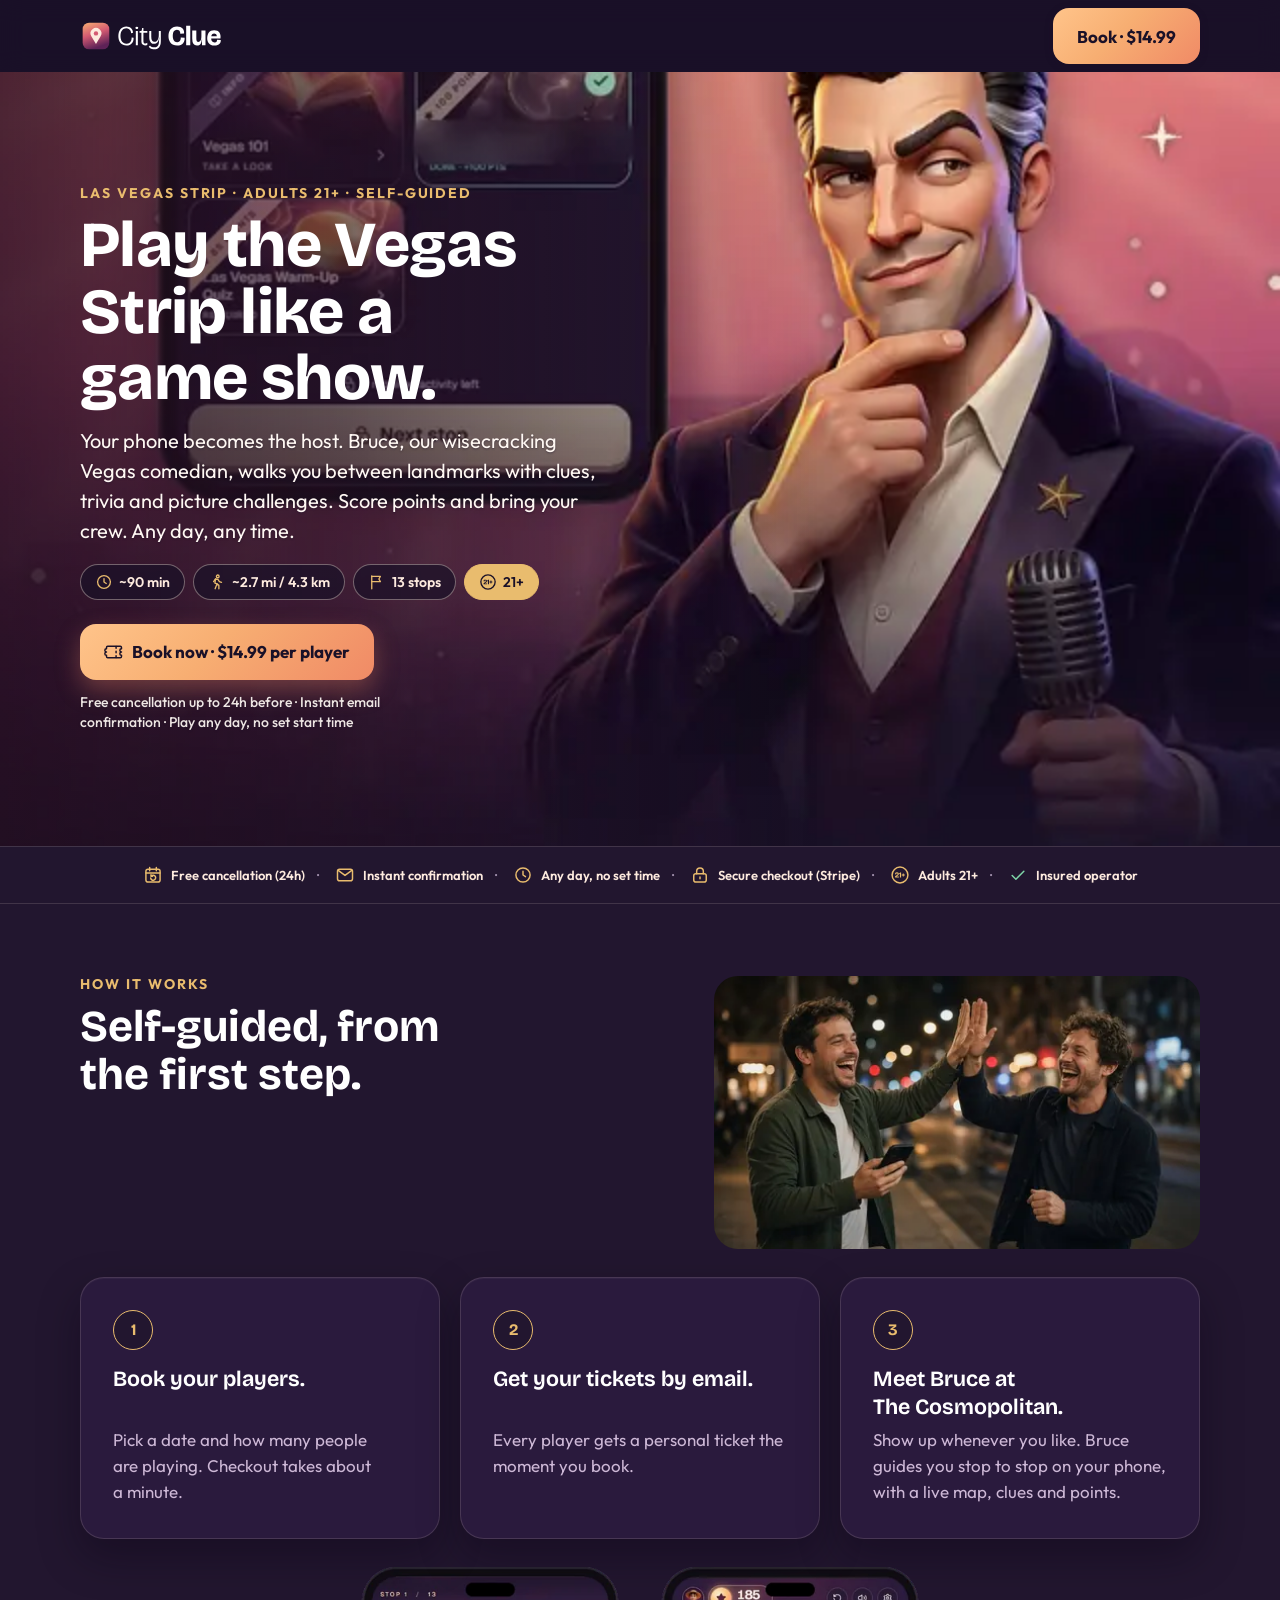
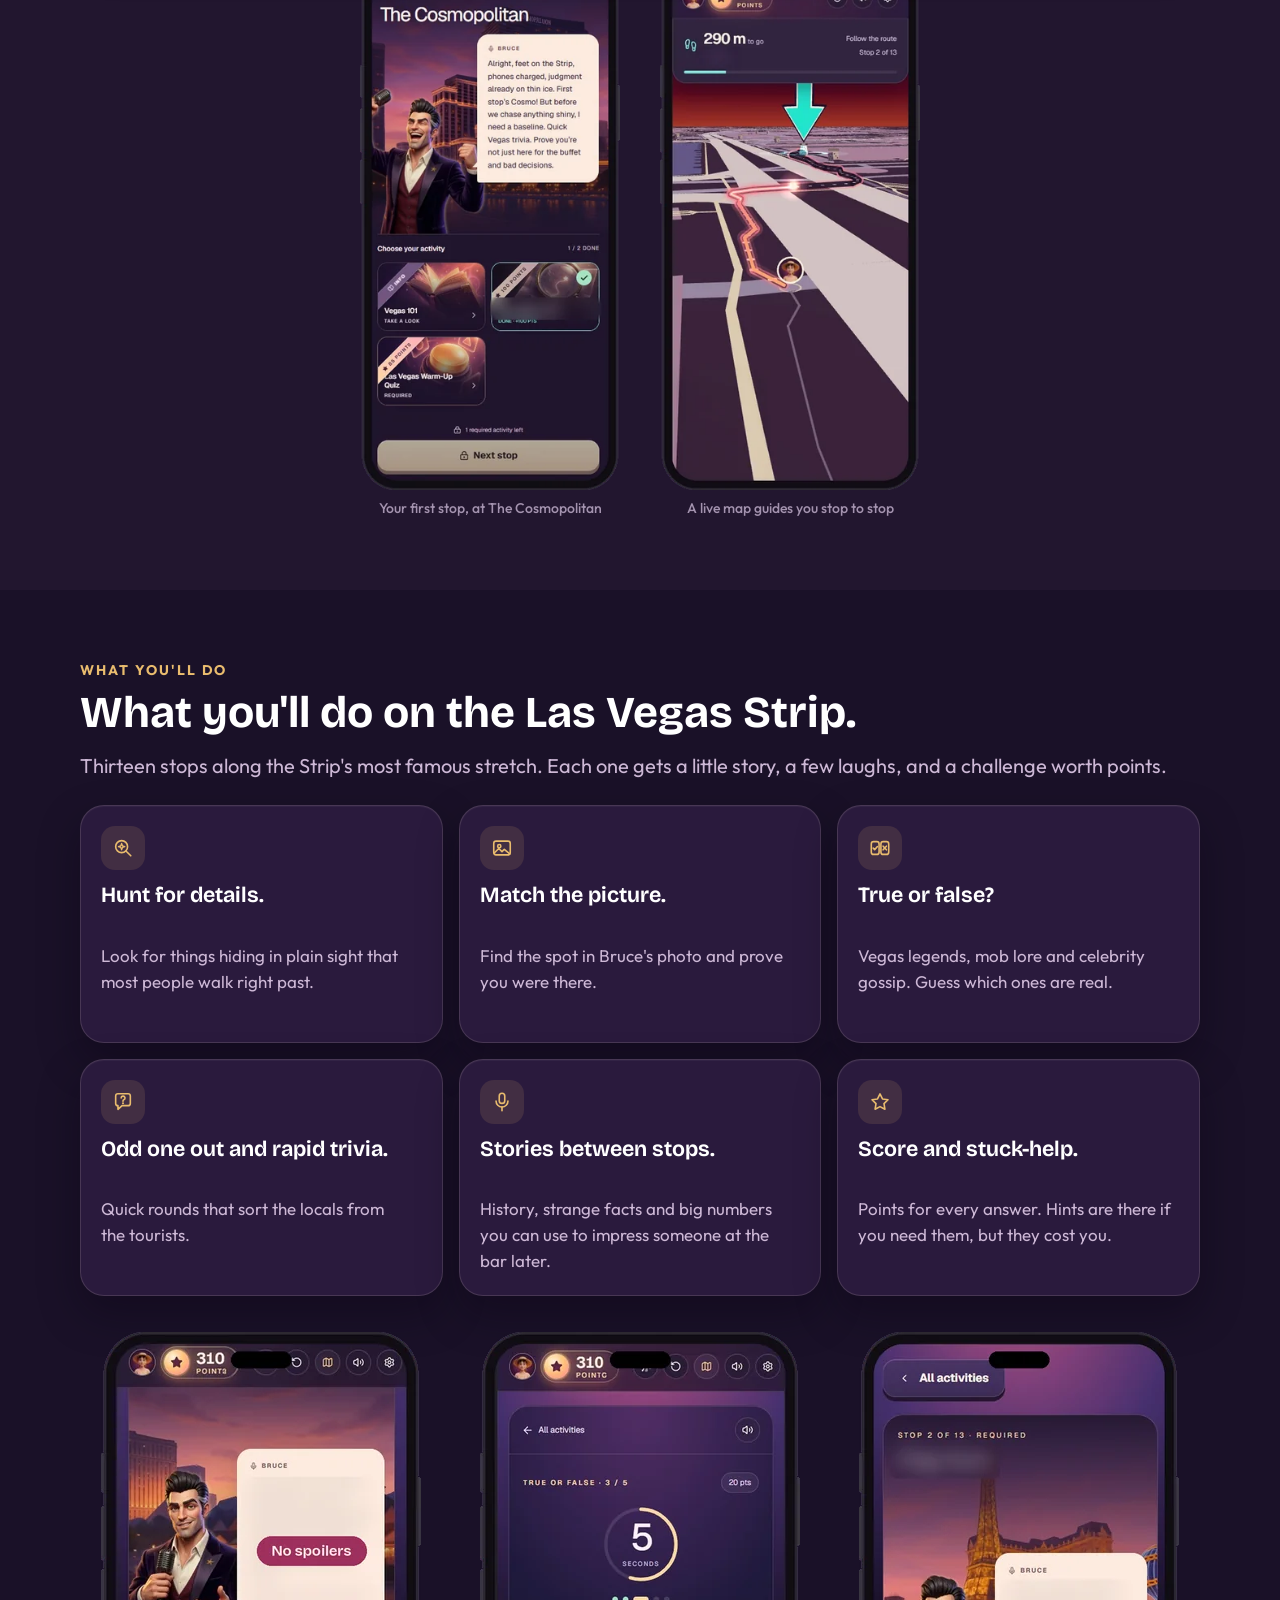
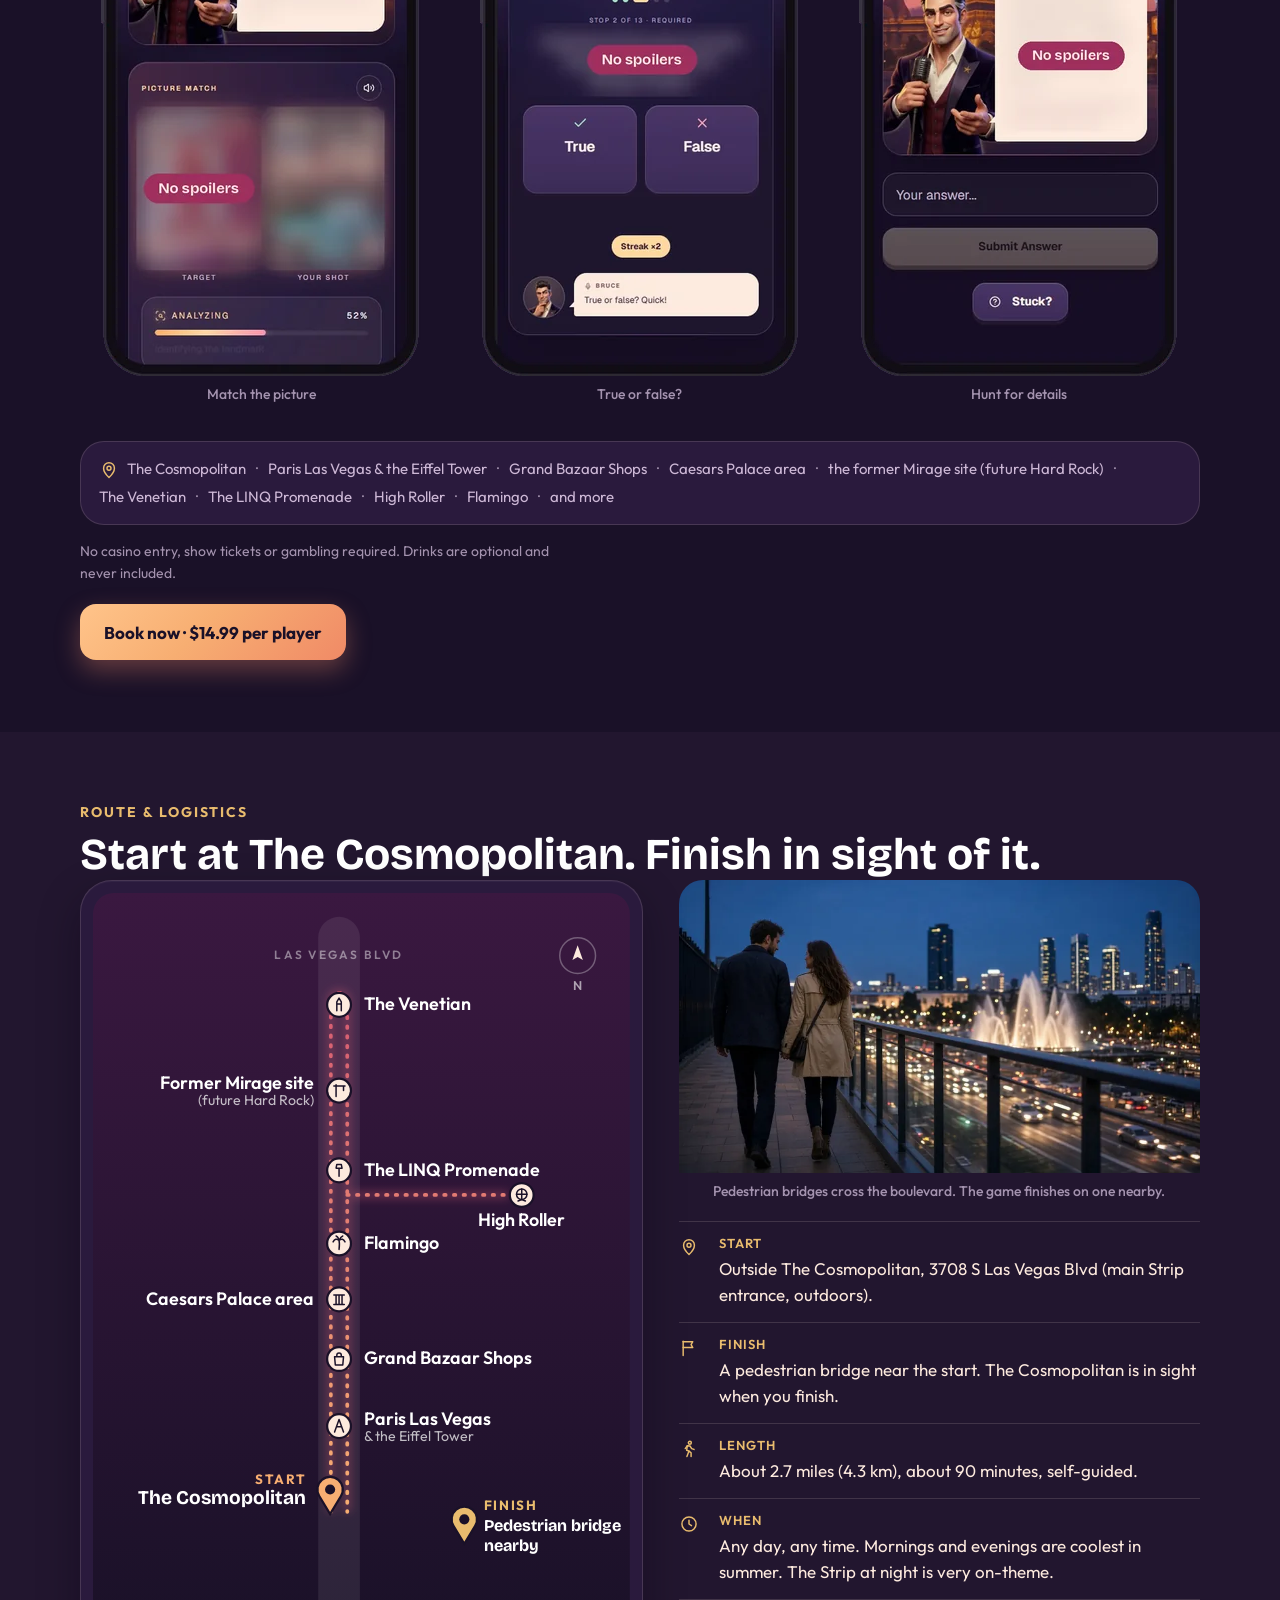
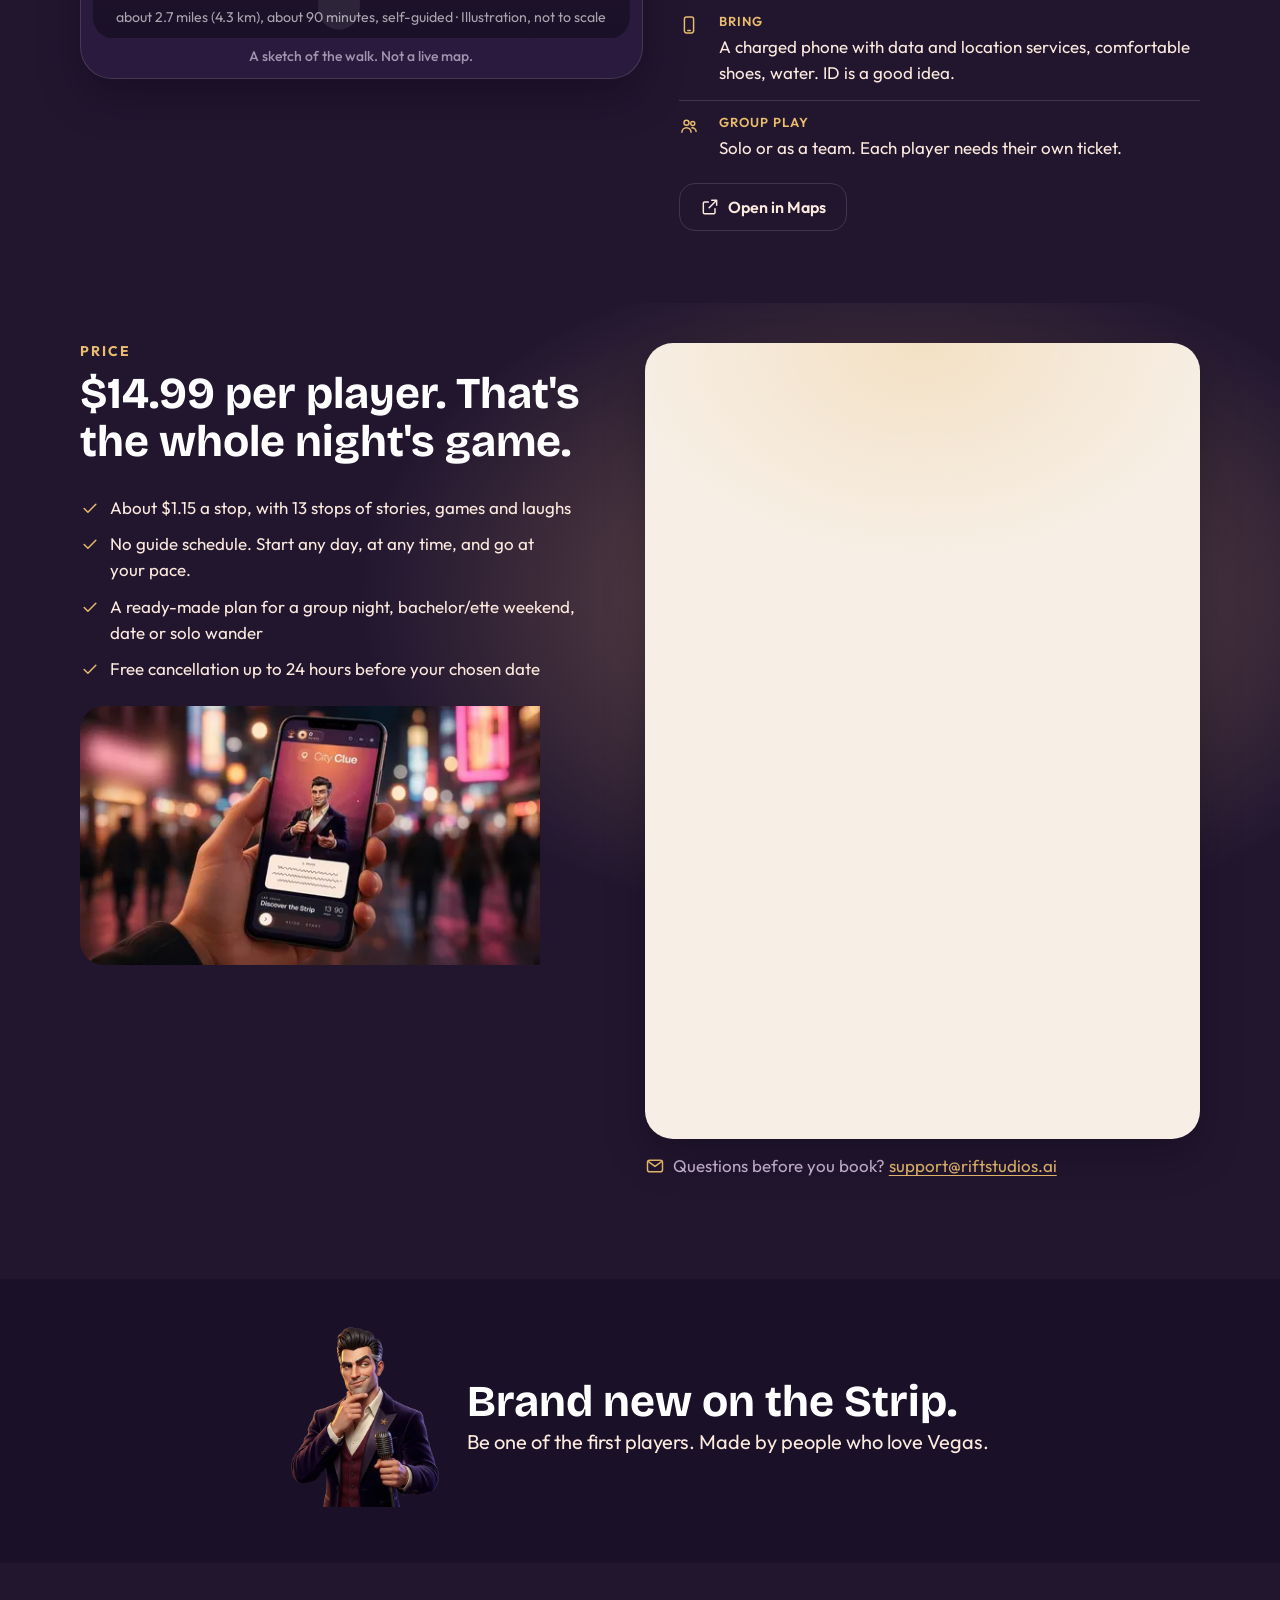
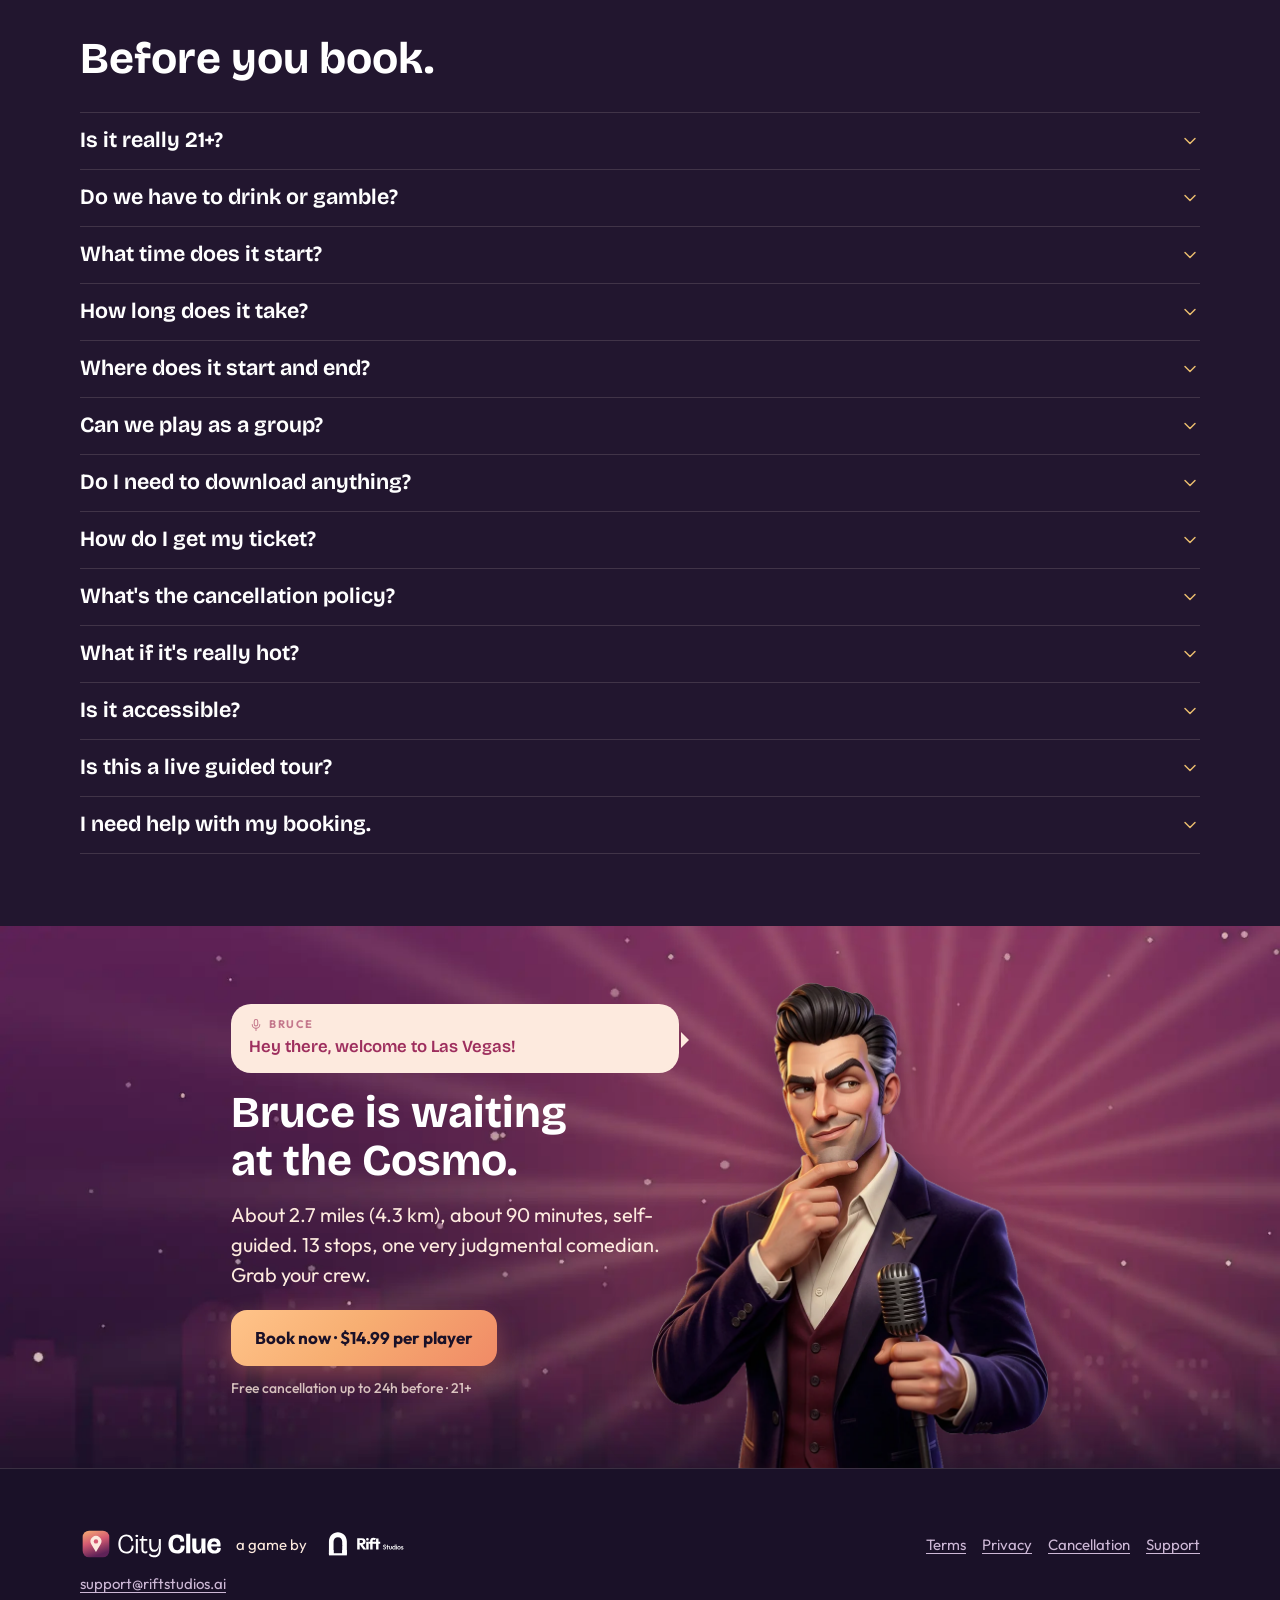
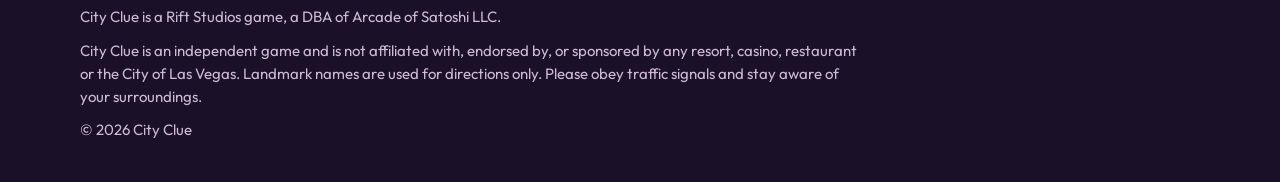
==== index.html @ ce31db72 "Restore short hero chips and the not-a-guided-tour disclaimers. Keep the long walk wording in the FA" ====
<!DOCTYPE html>
<html lang="en">
  <head>
    <meta charset="utf-8">
    <meta name="viewport" content="width=device-width, initial-scale=1, viewport-fit=cover">
    <title>Vegas Strip Scavenger Hunt Game (21+) | City Clue</title>
    <meta name="description" content="Las Vegas Strip walking game for adults. 13 stops, clues &amp; trivia with host Bruce. About 2.7 miles (4.3 km), about 90 minutes, self-guided. Any time. $14.99, free cancellation.">
    <meta name="theme-color" content="#1A1128">
    <meta name="referrer" content="strict-origin-when-cross-origin">
    <meta name="format-detection" content="telephone=no">
    <link rel="canonical" href="https://cityclue.site/">
    <link rel="icon" href="/favicon.ico" sizes="48x48">
    <link rel="icon" href="/favicon.svg" type="image/svg+xml">
    <link rel="icon" href="/favicon-32.png" type="image/png" sizes="32x32">
    <link rel="icon" href="/favicon-16.png" type="image/png" sizes="16x16">
    <link rel="apple-touch-icon" href="/apple-touch-icon.png">
    <link rel="manifest" href="/site.webmanifest">
    <meta property="og:type" content="website">
    <meta property="og:site_name" content="City Clue">
    <meta property="og:title" content="Vegas Strip Scavenger Hunt Game (21+) | City Clue">
    <meta property="og:description" content="Las Vegas Strip walking game for adults. 13 stops, clues &amp; trivia with host Bruce. About 2.7 miles (4.3 km), about 90 minutes, self-guided. Any time. $14.99, free cancellation.">
    <meta property="og:url" content="https://cityclue.site/">
    <meta property="og:image" content="https://cityclue.site/img/og/og-1200x630.jpg">
    <meta property="og:image:width" content="1200">
    <meta property="og:image:height" content="630">
    <meta property="og:image:alt" content="City Clue: Discover the Strip, a self-guided Las Vegas Strip game for adults 21+, $14.99 per player">
    <meta name="twitter:card" content="summary_large_image">
    <meta name="twitter:title" content="Vegas Strip Scavenger Hunt Game (21+) | City Clue">
    <meta name="twitter:description" content="Las Vegas Strip walking game for adults. 13 stops, clues &amp; trivia with host Bruce. About 2.7 miles (4.3 km), about 90 minutes, self-guided. Any time. $14.99, free cancellation.">
    <meta name="twitter:image" content="https://cityclue.site/img/og/og-1200x630.jpg">
    <meta name="twitter:image:alt" content="City Clue: Discover the Strip, a self-guided Las Vegas Strip game for adults 21+, $14.99 per player">
    <link rel="preload" href="/assets/fonts/bricolage-grotesque-latin.woff2" as="font" type="font/woff2" crossorigin>
    <link rel="stylesheet" href="/styles.css">
    <script type="application/ld+json">
      {
        "@context": "https://schema.org",
        "@graph": [
          {
            "@type": "Organization",
            "@id": "https://cityclue.site/#org",
            "name": "City Clue by Rift Studios",
            "legalName": "Arcade of Satoshi LLC",
            "url": "https://cityclue.site/",
            "email": "support@riftstudios.ai",
            "logo": "https://cityclue.site/favicon.svg"
          },
          {
            "@type": "TouristTrip",
            "@id": "https://cityclue.site/#trip",
            "name": "Discover the Strip: Adults Only Vegas Strip Game Tour (21+)",
            "description": "Walking game on the Las Vegas Strip with an in-app comedian host, clues, trivia and picture challenges. About 2.7 miles (4.3 km), about 90 minutes, self-guided. 13 stops.",
            "touristType": "Adults 21+",
            "provider": { "@id": "https://cityclue.site/#org" },
            "itinerary": {
              "@type": "ItemList",
              "itemListElement": [
                {
                  "@type": "ListItem",
                  "position": 1,
                  "item": {
                    "@type": "TouristAttraction",
                    "name": "The Cosmopolitan of Las Vegas (start)",
                    "address": "3708 S Las Vegas Blvd, Las Vegas, NV 89109"
                  }
                },
                {
                  "@type": "ListItem",
                  "position": 2,
                  "item": {
                    "@type": "TouristAttraction",
                    "name": "Las Vegas Strip pedestrian bridge (finish)"
                  }
                }
              ]
            },
            "offers": { "@id": "https://cityclue.site/#offer" }
          },
          {
            "@type": "Product",
            "@id": "https://cityclue.site/#product",
            "name": "Adults Only Vegas Strip Game Tour: Casinos, Cocktails & Clues (21+)",
            "brand": { "@type": "Brand", "name": "City Clue" },
            "image": ["https://cityclue.site/img/hero/hero-desktop-1440.jpg"],
            "description": "One player ticket for City Clue's self-guided Discover the Strip walking game. Play any day, no set start time.",
            "offers": {
              "@type": "Offer",
              "@id": "https://cityclue.site/#offer",
              "price": "14.99",
              "priceCurrency": "USD",
              "availability": "https://schema.org/InStock",
              "url": "https://cityclue.site/#book",
              "eligibleCustomerType": "Adults 21+",
              "seller": { "@id": "https://cityclue.site/#org" }
            }
          },
          {
            "@type": "FAQPage",
            "mainEntity": [
              {
                "@type": "Question",
                "name": "Is it really 21+?",
                "acceptedAnswer": {
                  "@type": "Answer",
                  "text": "Yes. The game leans into casinos, cocktails and Strip nightlife, so every player must be 21 or older."
                }
              },
              {
                "@type": "Question",
                "name": "Do we have to drink or gamble?",
                "acceptedAnswer": {
                  "@type": "Answer",
                  "text": "No. You'll walk past bars and casinos, but drinks and gambling are optional and not included."
                }
              },
              {
                "@type": "Question",
                "name": "What time does it start?",
                "acceptedAnswer": {
                  "@type": "Answer",
                  "text": "Whenever you want on the day you book. There's no set start time."
                }
              },
              {
                "@type": "Question",
                "name": "How long does it take?",
                "acceptedAnswer": {
                  "@type": "Answer",
                  "text": "About 2.7 miles (4.3 km), about 90 minutes, self-guided."
                }
              },
              {
                "@type": "Question",
                "name": "Where does it start and end?",
                "acceptedAnswer": {
                  "@type": "Answer",
                  "text": "Start at The Cosmopolitan's main Strip entrance (3708 S Las Vegas Blvd). Finish on a pedestrian bridge nearby."
                }
              },
              {
                "@type": "Question",
                "name": "Can we play as a group?",
                "acceptedAnswer": {
                  "@type": "Answer",
                  "text": "Yes. Play solo or as a team. Each player needs their own ticket."
                }
              },
              {
                "@type": "Question",
                "name": "Do I need to download anything?",
                "acceptedAnswer": {
                  "@type": "Answer",
                  "text": "No app-store download. It plays in your phone's browser. You'll need data, location services, and a charged battery."
                }
              },
              {
                "@type": "Question",
                "name": "How do I get my ticket?",
                "acceptedAnswer": {
                  "@type": "Answer",
                  "text": "By email, right after booking. Each player gets their own ticket. Check spam if it hasn't arrived after a few minutes."
                }
              },
              {
                "@type": "Question",
                "name": "What's the cancellation policy?",
                "acceptedAnswer": {
                  "@type": "Answer",
                  "text": "Free cancellation up to 24 hours before your chosen date for a full refund, as long as the ticket hasn't been used. Email support@riftstudios.ai with your booking reference. Marketplace bookings (for example, Viator) follow that marketplace's policy."
                }
              },
              {
                "@type": "Question",
                "name": "What if it's really hot?",
                "acceptedAnswer": {
                  "@type": "Answer",
                  "text": "Go in the morning or evening. Bring water. A couple of stops include short indoor cut-throughs."
                }
              },
              {
                "@type": "Question",
                "name": "Is it accessible?",
                "acceptedAnswer": {
                  "@type": "Answer",
                  "text": "Mostly flat sidewalks and pedestrian bridges with elevators or escalators at major crossings. It has not been certified as wheelchair accessible."
                }
              },
              {
                "@type": "Question",
                "name": "Is this a live guided tour?",
                "acceptedAnswer": {
                  "@type": "Answer",
                  "text": "No. Bruce is your in-app host, and you go at your own pace."
                }
              },
              {
                "@type": "Question",
                "name": "I need help with my booking.",
                "acceptedAnswer": {
                  "@type": "Answer",
                  "text": "Email support@riftstudios.ai and include your booking reference."
                }
              }
            ]
          }
        ]
      }
    </script>
  </head>
  <body id="top" data-page="home">
    <svg aria-hidden="true" xmlns="http://www.w3.org/2000/svg" style="display:none"><symbol id="i-hunt" viewBox="0 0 24 24" fill="none" stroke="currentColor" stroke-width="1.75" stroke-linecap="round" stroke-linejoin="round"><circle cx="10.5" cy="10.5" r="6.5"/><path d="m15.5 15.5 5 5"/><path d="M10.5 7l.9 2.6 2.6.9-2.6.9-.9 2.6-.9-2.6-2.6-.9 2.6-.9Z" stroke-width="1.4"/></symbol><symbol id="i-picture" viewBox="0 0 24 24" fill="none" stroke="currentColor" stroke-width="1.75" stroke-linecap="round" stroke-linejoin="round"><rect x="3" y="4.5" width="18" height="15" rx="2.5"/><circle cx="9" cy="10" r="1.75"/><path d="m3.5 17.5 5-5 3.5 3.5 2.5-2.5 6 5"/></symbol><symbol id="i-true-false" viewBox="0 0 24 24" fill="none" stroke="currentColor" stroke-width="1.75" stroke-linecap="round" stroke-linejoin="round"><rect x="2.5" y="5" width="8.5" height="14" rx="2.5"/><rect x="13" y="5" width="8.5" height="14" rx="2.5"/><path d="m4.6 12.2 1.6 1.6 3-3.4"/><path d="m15.4 10 3.6 4M19 10l-3.6 4"/></symbol><symbol id="i-trivia" viewBox="0 0 24 24" fill="none" stroke="currentColor" stroke-width="1.75" stroke-linecap="round" stroke-linejoin="round"><path d="M4 5.5A2.5 2.5 0 0 1 6.5 3h11A2.5 2.5 0 0 1 20 5.5v8a2.5 2.5 0 0 1-2.5 2.5H11l-4.5 4v-4h0A2.5 2.5 0 0 1 4 13.5Z"/><path d="M10 7.7a2.1 2.1 0 1 1 2.9 1.9c-.6.3-.9.8-.9 1.4v.3"/><path d="M12 13.4h.01" stroke-width="2.2"/></symbol><symbol id="i-map" viewBox="0 0 24 24" fill="none" stroke="currentColor" stroke-width="1.75" stroke-linecap="round" stroke-linejoin="round"><path d="M9 4 3.5 6v14L9 18l6 2 5.5-2V4L15 6Z"/><path d="M9 4v14M15 6v14"/></symbol><symbol id="i-points" viewBox="0 0 24 24" fill="none" stroke="currentColor" stroke-width="1.75" stroke-linecap="round" stroke-linejoin="round"><path d="m12 3.2 2.7 5.5 6 .9-4.35 4.25 1 6L12 17l-5.35 2.85 1-6L3.3 9.6l6-.9Z"/></symbol><symbol id="i-cancel" viewBox="0 0 24 24" fill="none" stroke="currentColor" stroke-width="1.75" stroke-linecap="round" stroke-linejoin="round"><rect x="3.5" y="5" width="17" height="15.5" rx="2.5"/><path d="M3.5 9.5h17M8 3v4M16 3v4"/><path d="M9.2 15.5a3 3 0 1 0 .9-2.4"/><path d="M9.6 11.6v1.9h1.9"/></symbol><symbol id="i-clock" viewBox="0 0 24 24" fill="none" stroke="currentColor" stroke-width="1.75" stroke-linecap="round" stroke-linejoin="round"><circle cx="12" cy="12" r="8.5"/><path d="M12 7.5V12l3 2"/></symbol><symbol id="i-walk" viewBox="0 0 24 24" fill="none" stroke="currentColor" stroke-width="1.75" stroke-linecap="round" stroke-linejoin="round"><circle cx="13" cy="4.5" r="1.8"/><path d="m9.5 21 2.5-6.5 2.5 2V21"/><path d="M7.5 11.5 10 8l3.2.4 2 3.1 2.8 1"/><path d="m10 8-.8 5.5 2.8 1"/></symbol><symbol id="i-pin" viewBox="0 0 24 24" fill="none" stroke="currentColor" stroke-width="1.75" stroke-linecap="round" stroke-linejoin="round"><path d="M12 21s-6.5-6.2-6.5-11.2a6.5 6.5 0 0 1 13 0C18.5 14.8 12 21 12 21Z"/><circle cx="12" cy="9.8" r="2.4"/></symbol><symbol id="i-stops" viewBox="0 0 24 24" fill="none" stroke="currentColor" stroke-width="1.75" stroke-linecap="round" stroke-linejoin="round"><path d="M5 21V4"/><path d="M5 4.5h11.5l-2 3.5 2 3.5H5"/></symbol><symbol id="i-cocktail" viewBox="0 0 24 24" fill="none" stroke="currentColor" stroke-width="1.75" stroke-linecap="round" stroke-linejoin="round"><path d="M4 4h16l-8 9Z"/><path d="M12 13v7M8 20.5h8"/><path d="M15.5 4 18 1.8"/></symbol><symbol id="i-lock" viewBox="0 0 24 24" fill="none" stroke="currentColor" stroke-width="1.75" stroke-linecap="round" stroke-linejoin="round"><rect x="4.5" y="10.5" width="15" height="10" rx="2.5"/><path d="M8 10.5V7.5a4 4 0 0 1 8 0v3"/><path d="M12 14.5v2"/></symbol><symbol id="i-mail" viewBox="0 0 24 24" fill="none" stroke="currentColor" stroke-width="1.75" stroke-linecap="round" stroke-linejoin="round"><rect x="3" y="5" width="18" height="14" rx="2.5"/><path d="m3.8 6.5 8.2 6 8.2-6"/></symbol><symbol id="i-ticket" viewBox="0 0 24 24" fill="none" stroke="currentColor" stroke-width="1.75" stroke-linecap="round" stroke-linejoin="round"><path d="M3 8a2 2 0 0 0 0 4v0a2 2 0 0 0 0 4v1.5A1.5 1.5 0 0 0 4.5 19h15a1.5 1.5 0 0 0 1.5-1.5V16a2 2 0 0 1 0-4 2 2 0 0 1 0-4V6.5A1.5 1.5 0 0 0 19.5 5h-15A1.5 1.5 0 0 0 3 6.5Z"/><path d="M14.5 5.5v2M14.5 11v2M14.5 16.5v2"/></symbol><symbol id="i-phone" viewBox="0 0 24 24" fill="none" stroke="currentColor" stroke-width="1.75" stroke-linecap="round" stroke-linejoin="round"><rect x="6.5" y="2.5" width="11" height="19" rx="2.5"/><path d="M10.5 18.5h3"/></symbol><symbol id="i-group" viewBox="0 0 24 24" fill="none" stroke="currentColor" stroke-width="1.75" stroke-linecap="round" stroke-linejoin="round"><circle cx="9" cy="8" r="3"/><path d="M3.5 19.5a5.5 5.5 0 0 1 11 0"/><circle cx="16.5" cy="9" r="2.4"/><path d="M15.5 14.2a4.6 4.6 0 0 1 5 4.3"/></symbol><symbol id="i-mic" viewBox="0 0 24 24" fill="none" stroke="currentColor" stroke-width="1.75" stroke-linecap="round" stroke-linejoin="round"><rect x="9" y="2.5" width="6" height="11" rx="3"/><path d="M5.5 11a6.5 6.5 0 0 0 13 0"/><path d="M12 17.5v4"/></symbol><symbol id="i-hint" viewBox="0 0 24 24" fill="none" stroke="currentColor" stroke-width="1.75" stroke-linecap="round" stroke-linejoin="round"><path d="M9 17.5h6M10 21h4"/><path d="M12 3a6 6 0 0 0-3.5 10.9c.6.5 1 1.2 1 2V16h5v-.1c0-.8.4-1.5 1-2A6 6 0 0 0 12 3Z"/></symbol><symbol id="i-check" viewBox="0 0 24 24" fill="none" stroke="currentColor" stroke-width="1.75" stroke-linecap="round" stroke-linejoin="round"><path d="m5 12.5 4.5 4.5L19 7.5"/></symbol><symbol id="i-chevron-down" viewBox="0 0 24 24" fill="none" stroke="currentColor" stroke-width="1.75" stroke-linecap="round" stroke-linejoin="round"><path d="m6 9 6 6 6-6"/></symbol><symbol id="i-arrow-right" viewBox="0 0 24 24" fill="none" stroke="currentColor" stroke-width="1.75" stroke-linecap="round" stroke-linejoin="round"><path d="M4.5 12h15M13.5 6l6 6-6 6"/></symbol><symbol id="i-external" viewBox="0 0 24 24" fill="none" stroke="currentColor" stroke-width="1.75" stroke-linecap="round" stroke-linejoin="round"><path d="M14 4h6v6M20 4l-9 9"/><path d="M18 14v4.5a1.5 1.5 0 0 1-1.5 1.5h-11A1.5 1.5 0 0 1 4 18.5v-11A1.5 1.5 0 0 1 5.5 6H10"/></symbol><symbol id="i-age-21" viewBox="0 0 24 24" fill="none" stroke="currentColor" stroke-width="1.75" stroke-linecap="round" stroke-linejoin="round"><circle cx="12" cy="12" r="9.5"/><path d="M6.1227318359375005 15.036V13.56214697265625L8.350975878906251 12.009804199218749Q8.54417587890625 11.87855146484375 8.696894531249999 11.730432812499998Q8.84961318359375 11.58231416015625 8.95817138671875 11.418555957031248Q9.06672958984375 11.25479775390625 9.127141650390625 11.084906591796875Q9.1875537109375 10.9150154296875 9.1875537109375 10.73101767578125Q9.1875537109375 10.514512207031249 9.0839009765625 10.351060595703125Q8.9802482421875 10.187608984375 8.79287685546875 10.098983740234374Q8.60550546875 10.01035849609375 8.3411626953125 10.01035849609375Q8.04982861328125 10.01035849609375 7.85448359375 10.117999169921873Q7.65913857421875 10.225639843749999 7.553647412109376 10.405959619140624Q7.44815625 10.58627939453125 7.4214771484375 10.804623291015625Q7.3947980468750005 11.0229671875 7.432208984375 11.252347265625L6.0914482421875 11.12231865234375Q6.00251640625 10.406558203125 6.2527582031249995 9.894425244140624Q6.503 9.38229228515625 7.049174755859375 9.108746142578125Q7.59534951171875 8.8352 8.38409677734375 8.8352Q9.08513857421875 8.8352 9.581326513671875 9.049867041015625Q10.077514453125001 9.26453408203125 10.341555126953125 9.67485498046875Q10.60559580078125 10.085175878906249 10.60559580078125 10.65987041015625Q10.60559580078125 11.0800044921875 10.48139580078125 11.419484716796875Q10.35719580078125 11.75896494140625 10.13302216796875 12.035578125Q9.908848535156249 12.31219130859375 9.61230126953125 12.552924267578124Q9.31575400390625 12.7936572265625 8.97105947265625 13.016296777343749L7.75483115234375 13.824654687499999V13.8614546875L10.6871671875 13.8442810546875V15.036Z M11.881320898437501 15.036V10.930365234375H11.07233408203125V9.707978125Q11.44585498046875 9.707978125 11.709281347656251 9.578563818359374Q11.97270771484375 9.44914951171875 12.064094531250001 8.963999999999999H13.30733662109375V15.036Z M15.348487792968752 13.94181318359375V10.08823505859375H16.499112207031253V13.94181318359375ZM14.066624121093753 12.56794951171875V11.454125097656249H17.78097587890625V12.56794951171875Z" fill="currentColor" stroke="none"/></symbol></svg>
    <a class="skip" href="#main">Skip to content</a>
    <header class="site-header">
      <div class="wrap header-inner">
        <a class="logo" href="/">
          <img src="/img/logo/cityclue-logo-light.svg" width="122" height="28" alt="City Clue">
        </a>
        <a class="btn-primary btn-header bokunButton" data-cta="header" href="https://widgets.bokun.io/online-sales/7cbce2f5-33c8-4d4b-92b2-bec34c99555c/experience/1326696?partialView=1">Book · $14.99</a>
      </div>
    </header>

    <main id="main">
      <!-- Photo hero variant: add class "is-photo" on this section to crop in lifestyle/hero-group. The illustrated hero stays the default. If you switch, remove loading="lazy" from the photo so it can be the LCP image. -->
      <section class="hero" aria-labelledby="hero-title">
        <div class="hero-media">
          <picture class="hero-art hero-art-designed">
            <source media="(min-width:900px)" type="image/webp" srcset="/img/hero/hero-desktop-960.webp 960w, /img/hero/hero-desktop-1440.webp 1440w, /img/hero/hero-desktop-1920.webp 1920w, /img/hero/hero-desktop-2400.webp 2400w" sizes="100vw">
            <source type="image/webp" srcset="/img/hero/hero-mobile-640.webp 640w, /img/hero/hero-mobile-1080.webp 1080w" sizes="100vw">
            <img src="/img/hero/hero-mobile-1080.jpg" width="1080" height="1350" fetchpriority="high" decoding="async" alt="Bruce, City Clue's cartoon comedian host, next to a phone showing the game's first stop at The Cosmopolitan, against a glowing Las Vegas dusk sky">
          </picture>
          <picture class="hero-art hero-art-photo">
            <source type="image/webp" srcset="/img/lifestyle/hero-group-480.webp 480w, /img/lifestyle/hero-group-768.webp 768w, /img/lifestyle/hero-group-1080.webp 1080w" sizes="100vw">
            <img src="/img/lifestyle/hero-group-1280.jpg" width="1280" height="720" loading="lazy" decoding="async" alt="Four adults laugh at a phone on a sidewalk at dusk, with neon lights behind them.">
          </picture>
        </div>
        <div class="wrap hero-copy">
          <p class="eyebrow">Las Vegas Strip · Adults 21+ · Self-guided</p>
          <h1 id="hero-title">Play the Vegas Strip like a game show.</h1>
          <p class="lede">Your phone becomes the host. Bruce, our wisecracking Vegas comedian, walks you between landmarks with clues, trivia and picture challenges. Score points and bring your crew. Any day, any time.</p>
          <ul class="chips">
            <li class="chip"><svg class="icon" aria-hidden="true"><use href="#i-clock"></use></svg>~90 min</li>
            <li class="chip"><svg class="icon" aria-hidden="true"><use href="#i-walk"></use></svg>~2.7 mi / 4.3 km</li>
            <li class="chip"><svg class="icon" aria-hidden="true"><use href="#i-stops"></use></svg>13 stops</li>
            <li class="chip chip-age"><svg class="icon" aria-hidden="true"><use href="#i-age-21"></use></svg>21+</li>
          </ul>
          <div class="cta-row">
            <a class="btn-primary" data-cta="hero" href="https://widgets.bokun.io/online-sales/7cbce2f5-33c8-4d4b-92b2-bec34c99555c/experience/1326696?partialView=1"><svg class="icon" aria-hidden="true"><use href="#i-ticket"></use></svg>Book now · $14.99 per player</a>
            <p class="micro">Free cancellation up to 24h before · Instant email confirmation · Play any day, no set start time</p>
          </div>
        </div>
      </section>

      <section class="trust" aria-label="Booking details">
        <div class="wrap">
          <ul class="trust-row">
            <li class="trust-item"><svg class="icon" aria-hidden="true"><use href="#i-cancel"></use></svg>Free cancellation (24h)</li>
            <li class="trust-item"><svg class="icon" aria-hidden="true"><use href="#i-mail"></use></svg>Instant confirmation</li>
            <li class="trust-item"><svg class="icon" aria-hidden="true"><use href="#i-clock"></use></svg>Any day, no set time</li>
            <li class="trust-item"><svg class="icon" aria-hidden="true"><use href="#i-lock"></use></svg>Secure checkout (Stripe)</li>
            <li class="trust-item"><svg class="icon" aria-hidden="true"><use href="#i-age-21"></use></svg>Adults 21+</li>
            <li class="trust-item is-insured"><svg class="icon" aria-hidden="true"><use href="#i-check"></use></svg>Insured operator</li>
          </ul>
        </div>
      </section>

      <section class="section section-raise" id="how" aria-labelledby="how-title">
        <div class="wrap how-layout">
          <div class="how-intro">
            <p class="eyebrow">How it works</p>
            <h2 id="how-title">Self-guided, from the first step.</h2>
          </div>
            <ol class="steps">
              <li class="step">
                <span class="step-index" aria-hidden="true">1</span>
                <div>
                  <h3>Book your players.</h3>
                  <p>Pick a date and how many people are playing. Checkout takes about a minute.</p>
                </div>
              </li>
              <li class="step">
                <span class="step-index" aria-hidden="true">2</span>
                <div>
                  <h3>Get your tickets by email.</h3>
                  <p>Every player gets a personal ticket the moment you book.</p>
                </div>
              </li>
              <li class="step">
                <span class="step-index" aria-hidden="true">3</span>
                <div>
                  <h3>Meet Bruce at The Cosmopolitan.</h3>
                  <p>Show up whenever you like. Bruce guides you stop to stop on your phone, with a live map, clues and points.</p>
                </div>
              </li>
            </ol>
          <figure class="life">
            <picture>
              <source type="image/webp" srcset="/img/lifestyle/high-five-480.webp 480w, /img/lifestyle/high-five-768.webp 768w, /img/lifestyle/high-five-1080.webp 1080w" sizes="(min-width: 900px) 420px, 100vw">
              <img src="/img/lifestyle/high-five-1280.jpg" width="1280" height="720" loading="lazy" decoding="async" alt="Two adults high-five on a city sidewalk at night, one holding a phone, with neon lights behind them.">
            </picture>
          </figure>
        </div>
        <div class="wrap">
          <div class="how-phones">
            <figure>
              <img class="phone-shot" src="/img/mockup/phone-1-stop-cosmopolitan-480.webp" srcset="/img/mockup/phone-1-stop-cosmopolitan-320.webp 320w, /img/mockup/phone-1-stop-cosmopolitan-480.webp 480w, /img/mockup/phone-1-stop-cosmopolitan-640.webp 640w" sizes="(min-width: 900px) 260px, 220px" width="320" height="644" loading="lazy" decoding="async" alt="A phone showing City Clue's first stop at The Cosmopolitan. One activity title is blurred so the clue stays hidden.">
              <figcaption>Your first stop, at The Cosmopolitan</figcaption>
            </figure>
            <figure>
              <img class="phone-shot" src="/img/mockup/phone-5-route-map-480.webp" srcset="/img/mockup/phone-5-route-map-320.webp 320w, /img/mockup/phone-5-route-map-480.webp 480w, /img/mockup/phone-5-route-map-640.webp 640w" sizes="(min-width: 900px) 260px, 220px" width="320" height="644" loading="lazy" decoding="async" alt="A phone showing a map between stops. The next stop name is blurred.">
              <figcaption>A live map guides you stop to stop</figcaption>
            </figure>
          </div>
        </div>
      </section>

      <section class="section" id="play" aria-labelledby="play-title">
        <div class="wrap">
          <p class="eyebrow">What you'll do</p>
          <h2 id="play-title">What you'll do on the Las Vegas Strip.</h2>
          <p class="section-intro">Thirteen stops along the Strip's most famous stretch. Each one gets a little story, a few laughs, and a challenge worth points.</p>
          <ul class="cards">
            <li class="card">
              <div class="icon-tile"><svg class="icon" aria-hidden="true"><use href="#i-hunt"></use></svg></div>
              <h3>Hunt for details.</h3>
              <p>Look for things hiding in plain sight that most people walk right past.</p>
            </li>
            <li class="card">
              <div class="icon-tile"><svg class="icon" aria-hidden="true"><use href="#i-picture"></use></svg></div>
              <h3>Match the picture.</h3>
              <p>Find the spot in Bruce's photo and prove you were there.</p>
            </li>
            <li class="card">
              <div class="icon-tile"><svg class="icon" aria-hidden="true"><use href="#i-true-false"></use></svg></div>
              <h3>True or false?</h3>
              <p>Vegas legends, mob lore and celebrity gossip. Guess which ones are real.</p>
            </li>
            <li class="card">
              <div class="icon-tile"><svg class="icon" aria-hidden="true"><use href="#i-trivia"></use></svg></div>
              <h3>Odd one out and rapid trivia.</h3>
              <p>Quick rounds that sort the locals from the tourists.</p>
            </li>
            <li class="card">
              <div class="icon-tile"><svg class="icon" aria-hidden="true"><use href="#i-mic"></use></svg></div>
              <h3>Stories between stops.</h3>
              <p>History, strange facts and big numbers you can use to impress someone at the bar later.</p>
            </li>
            <li class="card">
              <div class="icon-tile"><svg class="icon" aria-hidden="true"><use href="#i-points"></use></svg></div>
              <h3>Score and stuck-help.</h3>
              <p>Points for every answer. Hints are there if you need them, but they cost you.</p>
            </li>
          </ul>
          <ul class="phones">
            <li>
              <img src="/img/mockup/phone-2-picture-match-nospoiler-480.webp" srcset="/img/mockup/phone-2-picture-match-nospoiler-320.webp 320w, /img/mockup/phone-2-picture-match-nospoiler-480.webp 480w, /img/mockup/phone-2-picture-match-nospoiler-640.webp 640w" sizes="(min-width: 900px) 320px, 200px" width="320" height="644" loading="lazy" decoding="async" alt="A phone showing a picture-match challenge. The prompt and both photos are blurred.">
              <p>Match the picture</p>
            </li>
            <li>
              <img src="/img/mockup/phone-3-true-or-false-nospoiler-480.webp" srcset="/img/mockup/phone-3-true-or-false-nospoiler-320.webp 320w, /img/mockup/phone-3-true-or-false-nospoiler-480.webp 480w, /img/mockup/phone-3-true-or-false-nospoiler-640.webp 640w" sizes="(min-width: 900px) 320px, 200px" width="320" height="644" loading="lazy" decoding="async" alt="A phone showing a true-or-false question. The statement is blurred.">
              <p>True or false?</p>
            </li>
            <li>
              <img src="/img/mockup/phone-4-flag-hunt-nospoiler-480.webp" srcset="/img/mockup/phone-4-flag-hunt-nospoiler-320.webp 320w, /img/mockup/phone-4-flag-hunt-nospoiler-480.webp 480w, /img/mockup/phone-4-flag-hunt-nospoiler-640.webp 640w" sizes="(min-width: 900px) 320px, 200px" width="320" height="644" loading="lazy" decoding="async" alt="A phone showing a hunt-for-details challenge. The title and prompt are blurred.">
              <p>Hunt for details</p>
            </li>
          </ul>
          <ul class="landmarks">
            <li><svg class="icon" aria-hidden="true"><use href="#i-pin"></use></svg>The Cosmopolitan</li>
            <li>Paris Las Vegas &amp; the Eiffel Tower</li>
            <li>Grand Bazaar Shops</li>
            <li>Caesars Palace area</li>
            <li>the former Mirage site (future Hard Rock)</li>
            <li>The Venetian</li>
            <li>The LINQ Promenade</li>
            <li>High Roller</li>
            <li>Flamingo</li>
            <li>and more</li>
          </ul>
          <p class="note-line">No casino entry, show tickets or gambling required. Drinks are optional and never included.</p>
          <div class="cta-row">
            <a class="btn-primary bokunButton" data-cta="features" href="https://widgets.bokun.io/online-sales/7cbce2f5-33c8-4d4b-92b2-bec34c99555c/experience/1326696?partialView=1">Book now · $14.99 per player</a>
          </div>
        </div>
      </section>

      <section class="section section-raise" id="route" aria-labelledby="route-title">
        <div class="wrap">
          <p class="eyebrow">Route &amp; logistics</p>
          <h2 id="route-title">Start at The Cosmopolitan. Finish in sight of it.</h2>
          <div class="route-grid">
            <figure class="route-card">
              <svg xmlns="http://www.w3.org/2000/svg" viewBox="0 0 720 1000" width="720" height="1000" role="img" aria-labelledby="rt"><title id="rt">Illustrated route along the Las Vegas Strip: start at The Cosmopolitan, pass landmarks including Paris Las Vegas, Caesars Palace area, The LINQ and The Venetian, finish on a pedestrian bridge nearby</title><defs><linearGradient id="bgg" x1="0" y1="0" x2="0" y2="1"><stop offset="0" stop-color="#3A1840"/><stop offset="1" stop-color="#1A1128"/></linearGradient><linearGradient id="pg" x1="0" y1="1" x2="0" y2="0"><stop offset="0" stop-color="#F7AE72"/><stop offset="1" stop-color="#D45A72"/></linearGradient><filter id="glow" x="-50%" y="-50%" width="200%" height="200%"><feGaussianBlur stdDeviation="6"/></filter></defs><rect width="720" height="1000" rx="28" fill="url(#bgg)"/><path d="M330,60 V960" stroke="#FFFFFF" stroke-opacity=".08" stroke-width="56" stroke-linecap="round"/><text x="330" y="88" text-anchor="middle" font-family="Outfit, 'Avenir Next', sans-serif" font-size="16" font-weight="600" letter-spacing="3" fill="#FFFFFF" fill-opacity=".45">LAS VEGAS BLVD</text><path d="M319,830 V146 Q319,134 330,134 Q341,134 341,146 V830 M341,405 H557" stroke="#D45A72" stroke-opacity=".35" stroke-width="10" fill="none" filter="url(#glow)"/><path d="M319,830 V146 Q319,134 330,134 Q341,134 341,146 V830 M341,405 H557" stroke="url(#pg)" stroke-width="5" stroke-dasharray="2 11" stroke-linecap="round" fill="none"/><circle cx="330" cy="150" r="16" fill="#FDEADE" stroke="#1A1128" stroke-width="3"/><path d="M327,158 V146 L330,141 L333,146 V158 M327,149 H333" stroke="#1A1128" stroke-width="2" fill="none" stroke-linecap="round" stroke-linejoin="round"/><text x="364" y="157" text-anchor="start" font-family="Outfit, 'Avenir Next', sans-serif" font-weight="600" font-size="24" fill="#FFFFFF">The Venetian</text><circle cx="330" cy="265" r="16" fill="#FDEADE" stroke="#1A1128" stroke-width="3"/><path d="M326,273 V257 M323,259 H338 M336,259 V265" stroke="#1A1128" stroke-width="2" fill="none" stroke-linecap="round" stroke-linejoin="round"/><text x="296" y="263" text-anchor="end" font-family="Outfit, 'Avenir Next', sans-serif" font-weight="600" font-size="24" fill="#FFFFFF">Former Mirage site</text><text x="296" y="285" text-anchor="end" font-family="Outfit, 'Avenir Next', sans-serif" font-size="19" fill="#FFFFFF" fill-opacity=".72">(future Hard Rock)</text><circle cx="330" cy="372" r="16" fill="#FDEADE" stroke="#1A1128" stroke-width="3"/><path d="M330,380 V369 M326,369 H334 L333,364 H327 Z" stroke="#1A1128" stroke-width="2" fill="none" stroke-linecap="round" stroke-linejoin="round"/><text x="364" y="379" text-anchor="start" font-family="Outfit, 'Avenir Next', sans-serif" font-weight="600" font-size="24" fill="#FFFFFF">The LINQ Promenade</text><circle cx="330" cy="470" r="16" fill="#FDEADE" stroke="#1A1128" stroke-width="3"/><path d="M330,478 Q331,470 330,466 M330,466 Q325,462 322,468 M330,466 Q335,462 338,468 M330,466 Q329,461 326,460 M330,466 Q332,461 335,460" stroke="#1A1128" stroke-width="2" fill="none" stroke-linecap="round" stroke-linejoin="round"/><text x="364" y="477" text-anchor="start" font-family="Outfit, 'Avenir Next', sans-serif" font-weight="600" font-size="24" fill="#FFFFFF">Flamingo</text><circle cx="330" cy="545" r="16" fill="#FDEADE" stroke="#1A1128" stroke-width="3"/><path d="M323,539 H337 M323,552 H337 M326,539 V552 M330,539 V552 M334,539 V552" stroke="#1A1128" stroke-width="2" fill="none" stroke-linecap="round" stroke-linejoin="round"/><text x="296" y="552" text-anchor="end" font-family="Outfit, 'Avenir Next', sans-serif" font-weight="600" font-size="24" fill="#FFFFFF">Caesars Palace area</text><circle cx="330" cy="625" r="16" fill="#FDEADE" stroke="#1A1128" stroke-width="3"/><path d="M324,622 H336 L335,633 H325 Z M327,622 V620 a3,3 0 0 1 6,0 V622" stroke="#1A1128" stroke-width="2" fill="none" stroke-linecap="round" stroke-linejoin="round"/><text x="364" y="632" text-anchor="start" font-family="Outfit, 'Avenir Next', sans-serif" font-weight="600" font-size="24" fill="#FFFFFF">Grand Bazaar Shops</text><circle cx="330" cy="715" r="16" fill="#FDEADE" stroke="#1A1128" stroke-width="3"/><path d="M324,723 L330,706 L336,723 M326.5,716 H333.5" stroke="#1A1128" stroke-width="2" fill="none" stroke-linecap="round" stroke-linejoin="round"/><text x="364" y="713" text-anchor="start" font-family="Outfit, 'Avenir Next', sans-serif" font-weight="600" font-size="24" fill="#FFFFFF">Paris Las Vegas</text><text x="364" y="735" text-anchor="start" font-family="Outfit, 'Avenir Next', sans-serif" font-size="19" fill="#FFFFFF" fill-opacity=".72">&amp; the Eiffel Tower</text><circle cx="575" cy="405" r="16" fill="#FDEADE" stroke="#1A1128" stroke-width="3"/><circle cx="575" cy="404" r="7" stroke="#1A1128" stroke-width="2" fill="none" stroke-linecap="round" stroke-linejoin="round"/><path d="M575,397 V411 M568,404 H582 M570,413 L575,411 L580,413" stroke="#1A1128" stroke-width="2" fill="none" stroke-linecap="round" stroke-linejoin="round"/><text x="575" y="447" text-anchor="middle" font-family="Outfit, 'Avenir Next', sans-serif" font-weight="600" font-size="24" fill="#FFFFFF">High Roller</text><path d="M303.43,808.76 A17.00,17.00 0 1 1 332.57,808.76 L318.00,833.00 Z" fill="#F7AE72" stroke="#1A1128" stroke-width="3"/><circle cx="318.0" cy="800.0" r="6.8" fill="#1A1128"/><path d="M483.43,848.76 A17.00,17.00 0 1 1 512.57,848.76 L498.00,873.00 Z" fill="#E9BC6E" stroke="#1A1128" stroke-width="3"/><circle cx="498.0" cy="840.0" r="6.8" fill="#1A1128"/><text x="286" y="792" text-anchor="end" font-family="Outfit, 'Avenir Next', sans-serif" font-weight="700" font-size="18" letter-spacing="2.2" fill="#F7AE72">START</text><text x="286" y="820" text-anchor="end" font-family="'Bricolage Grotesque', Outfit, sans-serif" font-weight="700" font-size="26" fill="#FFFFFF">The Cosmopolitan</text><text x="524" y="828" font-family="Outfit, 'Avenir Next', sans-serif" font-weight="700" font-size="18" letter-spacing="2.2" fill="#E9BC6E">FINISH</text><text x="524" y="856" font-family="'Bricolage Grotesque', Outfit, sans-serif" font-weight="700" font-size="22" fill="#FFFFFF">Pedestrian bridge</text><text x="524" y="882" font-family="'Bricolage Grotesque', Outfit, sans-serif" font-weight="700" font-size="22" fill="#FFFFFF">nearby</text><g transform="translate(650,84)"><circle r="24" fill="none" stroke="#FFFFFF" stroke-opacity=".3" stroke-width="2"/><path d="M0,-14 L7,6 L0,2 L-7,6 Z" fill="#FDEADE"/><text y="46" text-anchor="middle" font-family="Outfit, 'Avenir Next', sans-serif" font-size="17" font-weight="600" fill="#FFFFFF" fill-opacity=".6">N</text></g><text x="360.0" y="978" text-anchor="middle" font-family="Outfit, 'Avenir Next', sans-serif" font-size="19" fill="#FFFFFF" fill-opacity=".62">about 2.7 miles (4.3 km), about 90 minutes, self-guided · Illustration, not to scale</text></svg>
              <figcaption class="figure-caption">A sketch of the walk. Not a live map.</figcaption>
            </figure>
            <div class="route-copy">
              <figure class="life">
                <picture>
                  <source type="image/webp" srcset="/img/lifestyle/couple-bridge-480.webp 480w, /img/lifestyle/couple-bridge-768.webp 768w, /img/lifestyle/couple-bridge-1080.webp 1080w" sizes="(min-width: 900px) 640px, 100vw">
                  <img src="/img/lifestyle/couple-bridge-1280.jpg" width="1280" height="720" loading="lazy" decoding="async" alt="An adult couple walks across a pedestrian bridge above a lit boulevard at dusk.">
                </picture>
                <figcaption>Pedestrian bridges cross the boulevard. The game finishes on one nearby.</figcaption>
              </figure>
              <dl class="facts">
                <div class="fact">
                  <svg class="icon" aria-hidden="true"><use href="#i-pin"></use></svg>
                  <dt>Start</dt>
                  <dd>Outside The Cosmopolitan, 3708 S Las Vegas Blvd (main Strip entrance, outdoors).</dd>
                </div>
                <div class="fact">
                  <svg class="icon" aria-hidden="true"><use href="#i-stops"></use></svg>
                  <dt>Finish</dt>
                  <dd>A pedestrian bridge near the start. The Cosmopolitan is in sight when you finish.</dd>
                </div>
                <div class="fact">
                  <svg class="icon" aria-hidden="true"><use href="#i-walk"></use></svg>
                  <dt>Length</dt>
                  <dd>About 2.7 miles (4.3 km), about 90 minutes, self-guided.</dd>
                </div>
                <div class="fact">
                  <svg class="icon" aria-hidden="true"><use href="#i-clock"></use></svg>
                  <dt>When</dt>
                  <dd>Any day, any time. Mornings and evenings are coolest in summer. The Strip at night is very on-theme.</dd>
                </div>
                <div class="fact">
                  <svg class="icon" aria-hidden="true"><use href="#i-phone"></use></svg>
                  <dt>Bring</dt>
                  <dd>A charged phone with data and location services, comfortable shoes, water. ID is a good idea.</dd>
                </div>
                <div class="fact">
                  <svg class="icon" aria-hidden="true"><use href="#i-group"></use></svg>
                  <dt>Group play</dt>
                  <dd>Solo or as a team. Each player needs their own ticket.</dd>
                </div>
              </dl>
              <a class="btn-secondary" data-track="maps_click" href="https://www.google.com/maps/search/?api=1&amp;query=The%20Cosmopolitan%20of%20Las%20Vegas%2C%203708%20S%20Las%20Vegas%20Blvd%2C%20Las%20Vegas%2C%20NV%2089109" target="_blank" rel="noopener"><svg class="icon" aria-hidden="true"><use href="#i-external"></use></svg>Open in Maps</a>
            </div>
          </div>
        </div>
      </section>

      <section class="section price" id="book" aria-labelledby="price-title">
        <div class="wrap price-grid">
          <div class="price-copy">
            <p class="eyebrow">Price</p>
            <h2 id="price-title">$14.99 per player. That's the whole night's game.</h2>
            <ul class="points">
              <li><svg class="icon" aria-hidden="true"><use href="#i-check"></use></svg><span>About $1.15 a stop, with 13 stops of stories, games and laughs</span></li>
              <li><svg class="icon" aria-hidden="true"><use href="#i-check"></use></svg><span>No guide schedule. Start any day, at any time, and go at your pace.</span></li>
              <li><svg class="icon" aria-hidden="true"><use href="#i-check"></use></svg><span>A ready-made plan for a group night, bachelor/ette weekend, date or solo wander</span></li>
              <li><svg class="icon" aria-hidden="true"><use href="#i-check"></use></svg><span>Free cancellation up to 24 hours before your chosen date</span></li>
            </ul>
            <figure class="life">
              <picture>
                <source type="image/webp" srcset="/img/lifestyle/phone-closeup-480.webp 480w, /img/lifestyle/phone-closeup-768.webp 768w, /img/lifestyle/phone-closeup-1080.webp 1080w" sizes="(min-width: 900px) 460px, 100vw">
                <img src="/img/lifestyle/phone-closeup-1280.jpg" width="1280" height="720" loading="lazy" decoding="async" alt="A hand holds a phone at night. The screen shows a cartoon host on a purple game, with neon lights behind.">
              </picture>
            </figure>
          </div>
          <div>
            <div class="book-panel" role="region" aria-label="Choose a date and book">
              <div class="bokunWidget" data-src="https://widgets.bokun.io/online-sales/7cbce2f5-33c8-4d4b-92b2-bec34c99555c/experience-calendar/1326696">
                <noscript>Please enable JavaScript in your browser to book. You can also open the secure checkout at <a href="https://widgets.bokun.io/online-sales/7cbce2f5-33c8-4d4b-92b2-bec34c99555c/experience/1326696">widgets.bokun.io</a>.</noscript>
              </div>
            </div>
            <p class="book-fallback" id="book-fallback" hidden><svg class="icon" aria-hidden="true"><use href="#i-external"></use></svg><span>The calendar did not load. <a href="https://widgets.bokun.io/online-sales/7cbce2f5-33c8-4d4b-92b2-bec34c99555c/experience/1326696" target="_blank" rel="noopener">Book on the secure checkout</a>.</span></p>
            <p class="book-help"><svg class="icon" aria-hidden="true"><use href="#i-mail"></use></svg><span>Questions before you book? <a data-track="support_email_click" href="mailto:support@riftstudios.ai">support@riftstudios.ai</a></span></p>
          </div>
        </div>
      </section>

      <section class="reviews-note" aria-labelledby="note-title">
        <img src="/img/bruce/bruce-mic-400.webp" width="400" height="489" loading="lazy" decoding="async" alt="Bruce, City Clue's cartoon comedian host, holding a microphone.">
        <div>
          <h2 id="note-title">Brand new on the Strip.</h2>
          <p>Be one of the first players. Made by people who love Vegas.</p>
        </div>
      </section>

      <section id="reviews" hidden>
        <!-- REVIEWS PLACEHOLDER: hidden until real, verifiable reviews exist.
             Source only from real Bokun/Viator/Google reviews with permission.
             No star averages, counts or "loved by X players" until real numbers exist. -->
      </section>

      <section class="section section-raise" id="faq" aria-labelledby="faq-title">
        <div class="wrap">
          <h2 id="faq-title">Before you book.</h2>
          <div class="faq-list">
            <div class="faq-item">
              <h3><button type="button" id="faq-button-1" aria-expanded="false" aria-controls="faq-panel-1"><span>Is it really 21+?</span><svg class="icon" aria-hidden="true"><use href="#i-chevron-down"></use></svg></button></h3>
              <div id="faq-panel-1" role="region" aria-labelledby="faq-button-1" hidden><p>Yes. The game leans into casinos, cocktails and Strip nightlife, so every player must be 21 or older.</p></div>
            </div>
            <div class="faq-item">
              <h3><button type="button" id="faq-button-2" aria-expanded="false" aria-controls="faq-panel-2"><span>Do we have to drink or gamble?</span><svg class="icon" aria-hidden="true"><use href="#i-chevron-down"></use></svg></button></h3>
              <div id="faq-panel-2" role="region" aria-labelledby="faq-button-2" hidden><p>No. You'll walk past bars and casinos, but drinks and gambling are optional and not included.</p></div>
            </div>
            <div class="faq-item">
              <h3><button type="button" id="faq-button-3" aria-expanded="false" aria-controls="faq-panel-3"><span>What time does it start?</span><svg class="icon" aria-hidden="true"><use href="#i-chevron-down"></use></svg></button></h3>
              <div id="faq-panel-3" role="region" aria-labelledby="faq-button-3" hidden><p>Whenever you want on the day you book. There's no set start time.</p></div>
            </div>
            <div class="faq-item">
              <h3><button type="button" id="faq-button-4" aria-expanded="false" aria-controls="faq-panel-4"><span>How long does it take?</span><svg class="icon" aria-hidden="true"><use href="#i-chevron-down"></use></svg></button></h3>
              <div id="faq-panel-4" role="region" aria-labelledby="faq-button-4" hidden><p>About 2.7 miles (4.3 km), about 90 minutes, self-guided.</p></div>
            </div>
            <div class="faq-item">
              <h3><button type="button" id="faq-button-5" aria-expanded="false" aria-controls="faq-panel-5"><span>Where does it start and end?</span><svg class="icon" aria-hidden="true"><use href="#i-chevron-down"></use></svg></button></h3>
              <div id="faq-panel-5" role="region" aria-labelledby="faq-button-5" hidden><p>Start at The Cosmopolitan's main Strip entrance (3708 S Las Vegas Blvd). Finish on a pedestrian bridge nearby.</p></div>
            </div>
            <div class="faq-item">
              <h3><button type="button" id="faq-button-6" aria-expanded="false" aria-controls="faq-panel-6"><span>Can we play as a group?</span><svg class="icon" aria-hidden="true"><use href="#i-chevron-down"></use></svg></button></h3>
              <div id="faq-panel-6" role="region" aria-labelledby="faq-button-6" hidden><p>Yes. Play solo or as a team. Each player needs their own ticket.</p></div>
            </div>
            <div class="faq-item">
              <h3><button type="button" id="faq-button-7" aria-expanded="false" aria-controls="faq-panel-7"><span>Do I need to download anything?</span><svg class="icon" aria-hidden="true"><use href="#i-chevron-down"></use></svg></button></h3>
              <div id="faq-panel-7" role="region" aria-labelledby="faq-button-7" hidden><p>No app-store download. It plays in your phone's browser. You'll need data, location services, and a charged battery.</p></div>
            </div>
            <div class="faq-item">
              <h3><button type="button" id="faq-button-8" aria-expanded="false" aria-controls="faq-panel-8"><span>How do I get my ticket?</span><svg class="icon" aria-hidden="true"><use href="#i-chevron-down"></use></svg></button></h3>
              <div id="faq-panel-8" role="region" aria-labelledby="faq-button-8" hidden><p>By email, right after booking. Each player gets their own ticket. Check spam if it hasn't arrived after a few minutes.</p></div>
            </div>
            <div class="faq-item">
              <h3><button type="button" id="faq-button-9" aria-expanded="false" aria-controls="faq-panel-9"><span>What's the cancellation policy?</span><svg class="icon" aria-hidden="true"><use href="#i-chevron-down"></use></svg></button></h3>
              <div id="faq-panel-9" role="region" aria-labelledby="faq-button-9" hidden>
                <p>Free cancellation up to 24 hours before your chosen date for a full refund, as long as the ticket hasn't been used. Email support@riftstudios.ai with your booking reference. Marketplace bookings (for example, Viator) follow that marketplace's policy.</p>
                <p><a href="/cancellation">Read the cancellation policy</a></p>
              </div>
            </div>
            <div class="faq-item">
              <h3><button type="button" id="faq-button-10" aria-expanded="false" aria-controls="faq-panel-10"><span>What if it's really hot?</span><svg class="icon" aria-hidden="true"><use href="#i-chevron-down"></use></svg></button></h3>
              <div id="faq-panel-10" role="region" aria-labelledby="faq-button-10" hidden><p>Go in the morning or evening. Bring water. A couple of stops include short indoor cut-throughs.</p></div>
            </div>
            <div class="faq-item">
              <h3><button type="button" id="faq-button-11" aria-expanded="false" aria-controls="faq-panel-11"><span>Is it accessible?</span><svg class="icon" aria-hidden="true"><use href="#i-chevron-down"></use></svg></button></h3>
              <div id="faq-panel-11" role="region" aria-labelledby="faq-button-11" hidden><p>Mostly flat sidewalks and pedestrian bridges with elevators or escalators at major crossings. It has not been certified as wheelchair accessible.</p></div>
            </div>
            <div class="faq-item">
              <h3><button type="button" id="faq-button-12" aria-expanded="false" aria-controls="faq-panel-12"><span>Is this a live guided tour?</span><svg class="icon" aria-hidden="true"><use href="#i-chevron-down"></use></svg></button></h3>
              <div id="faq-panel-12" role="region" aria-labelledby="faq-button-12" hidden><p>No. Bruce is your in-app host, and you go at your own pace.</p></div>
            </div>
            <div class="faq-item">
              <h3><button type="button" id="faq-button-13" aria-expanded="false" aria-controls="faq-panel-13"><span>I need help with my booking.</span><svg class="icon" aria-hidden="true"><use href="#i-chevron-down"></use></svg></button></h3>
              <div id="faq-panel-13" role="region" aria-labelledby="faq-button-13" hidden><p>Email <a data-track="support_email_click" href="mailto:support@riftstudios.ai">support@riftstudios.ai</a> and include your booking reference.</p></div>
            </div>
          </div>
        </div>
      </section>

      <section class="final" aria-labelledby="final-title">
        <div class="final-bg" aria-hidden="true">
          <picture>
            <source type="image/webp" srcset="/img/cta/cta-band-bg-800.webp 800w, /img/cta/cta-band-bg-1600.webp 1600w" sizes="100vw">
            <img src="/img/cta/cta-band-bg-1600.jpg" width="1600" height="720" alt="" loading="lazy" decoding="async">
          </picture>
        </div>
        <div class="wrap final-grid">
          <picture class="final-bruce">
            <source type="image/webp" srcset="/img/bruce/bruce-mic-400.webp 400w, /img/bruce/bruce-mic-800.webp 800w, /img/bruce/bruce-mic-1200.webp 1200w" sizes="(min-width: 900px) 420px, 260px">
            <img src="/img/bruce/bruce-mic-800.webp" width="800" height="977" loading="lazy" decoding="async" alt="Bruce, City Clue's cartoon comedian host, holding a microphone.">
          </picture>
          <div class="final-copy">
            <p class="bubble"><span class="bubble-label"><svg class="icon" aria-hidden="true"><use href="#i-mic"></use></svg>BRUCE</span>Hey there, welcome to Las Vegas!</p>
            <h2 id="final-title">Bruce is waiting at the Cosmo.</h2>
            <p class="lede">About 2.7 miles (4.3 km), about 90 minutes, self-guided. 13 stops, one very judgmental comedian. Grab your crew.</p>
            <div class="cta-row">
              <a class="btn-primary bokunButton" data-cta="final" href="https://widgets.bokun.io/online-sales/7cbce2f5-33c8-4d4b-92b2-bec34c99555c/experience/1326696?partialView=1">Book now · $14.99 per player</a>
              <p class="micro">Free cancellation up to 24h before · 21+</p>
            </div>
          </div>
        </div>
      </section>
    </main>

    <footer class="site-footer">
      <div class="wrap">
        <div class="footer-top">
          <div class="footer-brand">
            <img class="logo-footer" src="/img/logo/cityclue-logo-light.svg" width="140" height="32" alt="City Clue">
            <span class="by">a game by</span>
            <img class="rift" src="/img/logo/riftstudios-horizontal-white.svg" width="90" height="36" alt="Rift Studios">
          </div>
          <nav class="footer-nav" aria-label="Footer">
            <a href="/terms">Terms</a>
            <a href="/privacy">Privacy</a>
            <a href="/cancellation">Cancellation</a>
            <a href="/support">Support</a>
          </nav>
        </div>
        <p class="footer-email"><a data-track="support_email_click" href="mailto:support@riftstudios.ai">support@riftstudios.ai</a></p>
        <p class="footer-company">City Clue is a Rift Studios game, a DBA of Arcade of Satoshi LLC.</p>
        <p class="footer-disclaimer">City Clue is an independent game and is not affiliated with, endorsed by, or sponsored by any resort, casino, restaurant or the City of Las Vegas. Landmark names are used for directions only. Please obey traffic signals and stay aware of your surroundings.</p>
        <p class="footer-copy">© 2026 City Clue</p>
      </div>
    </footer>

    <div class="bookbar" inert>
      <p class="bookbar-price">
        <span class="bookbar-amount">$14.99 / player</span>
        <span class="bookbar-note">Free cancellation</span>
      </p>
      <a class="btn-primary bokunButton" data-cta="sticky" href="https://widgets.bokun.io/online-sales/7cbce2f5-33c8-4d4b-92b2-bec34c99555c/experience/1326696?partialView=1">Book now</a>
    </div>
    <script src="/main.js" defer></script>
  </body>
</html>
---- styles.css ----
@font-face {
  font-family: "Bricolage Grotesque";
  font-style: normal;
  font-weight: 300 800;
  font-display: swap;
  src: url("/assets/fonts/bricolage-grotesque-latin.woff2") format("woff2");
  unicode-range: U+0000-00FF, U+0131, U+0152-0153, U+02BB-02BC, U+02C6, U+02DA, U+02DC, U+2000-206F, U+20AC, U+2122, U+2191, U+2193, U+2212, U+2215, U+FEFF, U+FFFD;
}

@font-face {
  font-family: "Outfit";
  font-style: normal;
  font-weight: 400 700;
  font-display: swap;
  src: url("/assets/fonts/outfit-latin.woff2") format("woff2");
  unicode-range: U+0000-00FF, U+0131, U+0152-0153, U+02BB-02BC, U+02C6, U+02DA, U+02DC, U+2000-206F, U+20AC, U+2122, U+2191, U+2193, U+2212, U+2215, U+FEFF, U+FFFD;
}

:root {
  color-scheme: dark;
  --cc-night: #1A1128;
  --cc-night-2: #22162F;
  --cc-surface: #2A1A3D;
  --cc-surface-2: #35224B;
  --cc-line: rgba(253, 234, 222, .14);
  --cc-text: #FDEADE;
  --cc-white: #FFFFFF;
  --cc-muted: #CDB8D6;
  --cc-faint: #A493AF;
  --cc-gold: #E9BC6E;
  --cc-peach: #F7AE72;
  --cc-orange: #F08A66;
  --cc-rose: #D45A72;
  --cc-magenta: #A63A6E;
  --cc-plum: #5E2257;
  --cc-cream: #FDEADE;
  --cc-berry: #9E2F5E;
  --cc-success: #7FD6A8;
  --cc-grad-sky: linear-gradient(180deg, #F7AE72 0%, #F08A66 20%, #D45A72 42%, #A63A6E 62%, #5E2257 82%, #1A1128 100%);
  --cc-grad-cta: linear-gradient(135deg, #FFC48A 0%, #F7AE72 45%, #F08A66 100%);
  --cc-glow: radial-gradient(60% 50% at 70% 30%, rgba(255, 196, 138, .35), transparent 70%);
  --cc-font-display: "Bricolage Grotesque", "Outfit", system-ui, sans-serif;
  --cc-font-body: "Outfit", "Avenir Next", "Segoe UI", system-ui, sans-serif;
  --fs-eyebrow: clamp(13px, .8rem + .1vw, 14px);
  --fs-h1: clamp(38px, 1.6rem + 3.4vw, 64px);
  --fs-h2: clamp(30px, 1.35rem + 2vw, 44px);
  --fs-h3: clamp(20px, 1.2rem + .2vw, 22px);
  --fs-lead: clamp(18px, 1.05rem + .25vw, 20px);
  --fs-body: clamp(16px, .98rem + .1vw, 17px);
  --fs-small: 14px;
  --fs-price: clamp(44px, 2.2rem + 1.6vw, 56px);
  --sp-1: 4px;
  --sp-2: 8px;
  --sp-3: 12px;
  --sp-4: 16px;
  --sp-5: 24px;
  --sp-6: 32px;
  --sp-7: 48px;
  --sp-8: 64px;
  --sp-9: 96px;
  --r-sm: 10px;
  --r-md: 16px;
  --r-lg: 24px;
  --r-xl: 32px;
  --r-pill: 999px;
  --sh-card: 0 1px 0 rgba(255, 255, 255, .04) inset, 0 18px 40px rgba(8, 4, 16, .35);
  --sh-cta: 0 10px 24px rgba(240, 138, 102, .35);
  --wrap: 1120px;
  --header: 64px;
  --sticky-h: 56px;
}

@media (min-width: 900px) {
  :root { --header: 72px; }
}

*,
*::before,
*::after { box-sizing: border-box; }

body {
  margin: 0;
  background: var(--cc-night);
  color: var(--cc-text);
  font: 400 var(--fs-body) / 1.55 var(--cc-font-body);
  -webkit-font-smoothing: antialiased;
}

img { max-width: 100%; }

h1, h2, h3 {
  font-family: var(--cc-font-display);
  color: var(--cc-white);
  text-wrap: balance;
  margin: 0;
}

p, li, dd, figcaption { text-wrap: pretty; }

h1 { font-size: var(--fs-h1); font-weight: 750; line-height: 1.04; letter-spacing: -.01em; }
h2 { font-size: var(--fs-h2); font-weight: 700; line-height: 1.1; }
h3 { font-size: var(--fs-h3); font-weight: 650; line-height: 1.25; }

p { margin: 0; }

a { color: var(--cc-gold); text-underline-offset: 3px; }
a:hover { color: var(--cc-text); }

.skip {
  position: absolute;
  left: 12px;
  top: -48px;
  z-index: 80;
  padding: 10px 14px;
  border-radius: var(--r-sm);
  background: var(--cc-gold);
  color: var(--cc-night);
  font-weight: 700;
  text-decoration: none;
}

.skip:focus { top: 12px; }

.wrap {
  width: min(var(--wrap), calc(100% - 40px));
  margin-inline: auto;
}

@media (min-width: 600px) {
  .wrap { width: min(var(--wrap), calc(100% - 64px)); }
}

.eyebrow {
  margin: 0 0 10px;
  font: 700 var(--fs-eyebrow) / 1.2 var(--cc-font-body);
  letter-spacing: .14em;
  text-transform: uppercase;
  color: var(--cc-gold);
}

.lede,
.section-intro {
  max-width: 62ch;
  margin-top: 14px;
  color: var(--cc-muted);
  font-size: var(--fs-lead);
  line-height: 1.5;
}

.micro {
  margin-top: 12px;
  color: var(--cc-faint);
  font-size: var(--fs-small);
  font-weight: 500;
  line-height: 1.45;
  text-wrap: balance;
}

.icon {
  width: 20px;
  height: 20px;
  flex: none;
  color: currentColor;
}

.site-header {
  position: sticky;
  top: 0;
  z-index: 40;
  height: var(--header);
  background: rgba(26, 17, 40, .82);
  -webkit-backdrop-filter: blur(12px);
  backdrop-filter: blur(12px);
}

.site-header.is-scrolled { border-bottom: 1px solid var(--cc-line); }

#main,
#top {
  scroll-margin-top: calc(var(--header) + 20px);
}

/* Section padding is about one header tall. A 20px margin would stack on
   that padding and land the heading ~80px under the bar. Offset the padding
   so the heading itself sits about 20px below the header. */
main .section {
  scroll-margin-top: calc(20px + var(--header) - var(--sp-8));
}

#book.section {
  scroll-margin-top: calc(12px + var(--header) - var(--sp-8));
}

#book-calendar {
  scroll-margin-top: calc(var(--header) + 12px);
}

.header-inner {
  height: 100%;
  display: flex;
  align-items: center;
  justify-content: space-between;
  gap: 12px;
}

.logo img {
  display: block;
  height: 28px;
  width: auto;
}

@media (min-width: 900px) {
  .logo img { height: 32px; }
}

.btn-primary,
a.bokunButton.btn-primary {
  display: inline-flex;
  align-items: center;
  justify-content: center;
  gap: 8px;
  min-height: 56px;
  padding: 0 24px;
  border: 0 !important;
  border-radius: var(--r-md);
  background: var(--cc-grad-cta) !important;
  color: var(--cc-night) !important;
  font: 700 17px / 1 var(--cc-font-body);
  text-decoration: none;
  box-shadow: var(--sh-cta);
  cursor: pointer;
  transition: transform .15s ease, filter .15s ease, box-shadow .15s ease;
}

.btn-primary:hover,
a.bokunButton.btn-primary:hover {
  filter: brightness(1.06);
  transform: translateY(-1px);
  color: var(--cc-night);
  box-shadow: 0 12px 28px rgba(240, 138, 102, .42);
}

/* Header Book stays the same button, without the heavy CTA glow. */
a.btn-header.btn-primary,
a.bokunButton.btn-header.btn-primary {
  box-shadow: 0 2px 8px rgba(26, 17, 40, .22);
}

a.btn-header.btn-primary:hover,
a.bokunButton.btn-header.btn-primary:hover {
  box-shadow: 0 4px 12px rgba(26, 17, 40, .28);
}

.btn-primary:active,
a.bokunButton.btn-primary:active {
  filter: brightness(.97);
  transform: none;
  color: var(--cc-night);
}

.btn-primary:focus-visible,
.btn-secondary:focus-visible,
a:focus-visible,
button:focus-visible {
  outline: 3px solid var(--cc-gold);
  outline-offset: 3px;
}

.btn-header {
  min-height: 48px;
  padding: 0 16px;
  font-size: 15px;
}

.btn-secondary {
  display: inline-flex;
  align-items: center;
  justify-content: center;
  gap: 8px;
  min-height: 48px;
  padding: 0 20px;
  border-radius: var(--r-md);
  border: 1.5px solid var(--cc-line);
  background: transparent;
  color: var(--cc-text);
  font: 600 16px / 1 var(--cc-font-body);
  text-decoration: none;
}

.btn-secondary:hover {
  background: var(--cc-surface);
  border-color: var(--cc-gold);
  color: var(--cc-text);
}

@media (max-width: 599px) {
  .cta-row .btn-primary,
  .missing .btn-primary { width: 100%; }
}

.chips {
  display: flex;
  gap: 8px;
  margin: 18px 0 0;
  padding: 0 0 4px;
  overflow-x: auto;
  list-style: none;
  scrollbar-width: none;
}

.chips::-webkit-scrollbar { display: none; }

.chip {
  display: inline-flex;
  align-items: center;
  gap: 6px;
  height: 36px;
  padding: 0 14px;
  border-radius: var(--r-pill);
  background: rgba(253, 234, 222, .08);
  border: 1px solid var(--cc-line);
  color: var(--cc-text);
  font: 600 14px / 1 var(--cc-font-body);
  white-space: nowrap;
}

.chip .icon { width: 18px; height: 18px; color: var(--cc-gold); }
.chip-age { color: var(--cc-gold); border-color: var(--cc-gold); }

.hero { position: relative; background: var(--cc-night); }

.hero-media { position: relative; }

.hero-art,
.hero-art img {
  display: block;
  width: 100%;
}

.hero-media {
  overflow: hidden;
}

.hero-media img {
  width: 100%;
  /* Fallback if svh is missing. The clamp is the real cap. */
  height: 140px;
  max-height: 140px;
  height: clamp(112px, calc(100svh - 524px), 200px);
  max-height: clamp(112px, calc(100svh - 524px), 200px);
  /* Crop the portrait so the headline sits under the art, not on it.
     46% 50% keeps Bruce's face, including the chin, in the short band. */
  object-fit: cover;
  object-position: 46% 50%;
}

.hero .chips {
  flex-wrap: wrap;
  overflow: visible;
}

.hero-art-photo { display: none; }

.hero.is-photo .hero-art-designed { display: none; }
.hero.is-photo .hero-art-photo { display: block; }
.hero.is-photo .hero-media img { object-position: center 30%; }

.hero-copy {
  position: relative;
  margin-top: 0;
  padding: 12px 0 16px;
}

@media (max-width: 899px) and (max-height: 720px) {
  .hero-copy { padding-top: 8px; }
  .hero h1 { font-size: 32px; }
  .hero .lede { margin-top: 8px; }
  .hero .chips { margin-top: 8px; }
  .hero .cta-row { margin-top: 12px; }
}

.cta-row { margin-top: 20px; }

@media (min-width: 900px) {
  .hero {
    min-height: min(86vh, 800px);
    display: grid;
    align-items: center;
    overflow: hidden;
  }

  .hero-media {
    position: absolute;
    inset: 0;
  }

  /* The picture must fill the media or the art paints past the hero. */
  .hero-media .hero-art {
    position: absolute;
    inset: 0;
    height: 100%;
  }

  .hero-media img {
    height: 100%;
    max-height: none;
    object-fit: cover;
    /* Anchor the bottom so the phone stays in frame. 46% keeps the copy left of the bezel. */
    object-position: 46% 100%;
  }

  .hero.is-photo .hero-media img { object-position: center 42%; }

  .hero::before {
    content: "";
    position: absolute;
    inset: 0;
    z-index: 1;
    pointer-events: none;
    background: linear-gradient(90deg, rgba(36, 14, 32, .78) 0%, rgba(36, 14, 32, .55) 26%, rgba(36, 14, 32, .22) 46%, transparent 64%);
  }

  .hero-copy {
    justify-self: start;
    align-self: center;
    /* Stay left of the phone. The floor keeps the Book button on one line. */
    width: min(560px, max(24rem, calc(47vw - max(2rem, (100% - var(--wrap)) / 2) - 2.75rem)));
    margin: 0 auto 0 max(2rem, calc((100% - var(--wrap)) / 2));
    padding: 40px 0 48px;
    z-index: 2;
  }

  .hero .lede {
    color: #fff8f3;
    text-shadow: 0 1px 2px rgba(26, 17, 40, .45);
  }

  .hero .micro {
    max-width: 34rem;
    color: rgba(255, 248, 243, .92);
    text-shadow: 0 1px 2px rgba(26, 17, 40, .4);
  }

  .hero .chips {
    flex-wrap: wrap;
    overflow: visible;
    max-width: 100%;
  }

  .hero .chip {
    background: rgba(26, 17, 40, .72);
    border-color: rgba(253, 234, 222, .38);
    color: var(--cc-cream);
  }

  .hero .chip-age {
    background: var(--cc-gold);
    border-color: var(--cc-gold);
    color: var(--cc-night);
  }

  .hero .chip-age .icon { color: var(--cc-night); }

  .hero .cta-row .btn-primary {
    width: auto;
    max-width: 100%;
  }
}

@media (min-width: 1280px) {
  /* Sit the phone on the fold. 100% left a dark band under the bezel. */
  .hero-media img { object-position: center 84%; }
  .hero.is-photo .hero-media img { object-position: center 40%; }

  .hero-copy {
    width: min(35rem, calc(50vw - max(2rem, (100% - var(--wrap)) / 2) - 2.5rem));
    padding: 48px 0;
  }
}

.trust {
  background: var(--cc-night-2);
  border-top: 1px solid var(--cc-line);
  border-bottom: 1px solid var(--cc-line);
  padding: 18px 0;
}

.trust-row {
  display: grid;
  grid-template-columns: 1fr 1fr;
  gap: 12px;
  margin: 0;
  padding: 0;
  list-style: none;
}

.trust-item {
  display: flex;
  align-items: center;
  gap: 8px;
  font: 600 14px / 1.3 var(--cc-font-body);
}

.trust-item .icon { color: var(--cc-gold); }
.trust-item.is-insured .icon { color: var(--cc-success); }

@media (min-width: 900px) {
  .trust-row {
    display: flex;
    flex-wrap: wrap;
    justify-content: center;
    gap: 0 4px;
  }

  .trust-item + .trust-item::before {
    content: "·";
    margin: 0 12px;
    color: var(--cc-faint);
  }
}

@media (min-width: 1200px) {
  .trust-row { flex-wrap: nowrap; }

  .trust-item {
    font-size: 13px;
    white-space: nowrap;
  }

  .trust-item + .trust-item::before { margin: 0 8px; }
}

.section { padding: var(--sp-8) 0; }
.section-raise { background: var(--cc-night-2); }

@media (min-width: 900px) {
  .section { padding: 72px 0; }
  #book.section { padding-top: 40px; }
  main .section { scroll-margin-top: calc(20px + var(--header) - 72px); }
  #book.section { scroll-margin-top: calc(12px + var(--header) - 40px); }
}

.steps {
  list-style: none;
  margin: 28px 0 0;
  padding: 0;
}

.step {
  position: relative;
  display: grid;
  grid-template-columns: 40px 1fr;
  gap: 14px 16px;
  padding-bottom: 28px;
}

.step:last-child { padding-bottom: 0; }

.step:not(:last-child)::before {
  content: "";
  position: absolute;
  left: 19px;
  top: 44px;
  bottom: 4px;
  border-left: 2px dotted var(--cc-rose);
}

.step-index {
  position: relative;
  z-index: 1;
  display: grid;
  place-items: center;
  width: 40px;
  height: 40px;
  border-radius: 50%;
  border: 1.5px solid var(--cc-gold);
  background: var(--cc-night-2);
  color: var(--cc-gold);
  font: 700 16px / 1 var(--cc-font-display);
}

.section-raise .step-index { background: var(--cc-night-2); }

.step p { margin-top: 6px; color: var(--cc-muted); max-width: 62ch; }

.how-phones {
  display: flex;
  flex-direction: column;
  align-items: center;
  gap: 24px;
  margin-top: 28px;
}

.phone-shot {
  width: 220px;
  height: auto;
  display: block;
}

.how-phones figcaption,
.figure-caption,
.life figcaption {
  margin-top: 8px;
  color: var(--cc-faint);
  font-size: var(--fs-small);
  font-weight: 500;
  line-height: 1.45;
  text-align: center;
}

.life {
  margin: 28px 0 0;
  border-radius: var(--r-lg);
  overflow: hidden;
}

.life img {
  display: block;
  width: 100%;
  height: auto;
  aspect-ratio: 16 / 9;
  object-fit: cover;
}

@media (min-width: 900px) {
  .how-layout {
    display: grid;
    grid-template-columns: 1.1fr 0.9fr;
    grid-template-areas:
      "intro photo"
      "steps steps";
    gap: 28px 40px;
    align-items: start;
  }

  .how-intro { grid-area: intro; }
  .how-layout .life { grid-area: photo; margin-top: 0; }
  .how-layout .steps { grid-area: steps; margin-top: 0; }

  .steps {
    display: grid;
    grid-template-columns: repeat(3, 1fr);
    gap: 20px;
  }

  .step {
    display: block;
    padding: 32px;
    background: var(--cc-surface);
    border: 1px solid var(--cc-line);
    border-radius: var(--r-lg);
    box-shadow: var(--sh-card);
  }

  .step::before { display: none; }
  .step-index { margin-bottom: 16px; background: var(--cc-surface); }
  .step h3 { min-height: 2.5em; }
  .how-phones {
    flex-direction: row;
    align-items: flex-start;
    justify-content: center;
    gap: 40px;
  }
  .how-phones figure { width: 260px; margin: 0; }
  .how-phones figure:last-child { margin-top: 0; }
  .phone-shot { width: 100%; }
}

.cards {
  display: grid;
  gap: 12px;
  margin: 24px 0 0;
  padding: 0;
  list-style: none;
}

.card {
  background: var(--cc-surface);
  border: 1px solid var(--cc-line);
  border-radius: var(--r-lg);
  box-shadow: var(--sh-card);
  padding: 20px;
}

.icon-tile {
  display: grid;
  place-items: center;
  width: 44px;
  height: 44px;
  margin-bottom: 12px;
  border-radius: 14px;
  background: rgba(233, 188, 110, .12);
  color: var(--cc-gold);
}

.icon-tile .icon { width: 22px; height: 22px; }
.card p { margin-top: 6px; color: var(--cc-muted); }

@media (min-width: 600px) {
  .cards { grid-template-columns: 1fr 1fr; }
}

@media (min-width: 900px) {
  .cards { grid-template-columns: repeat(3, 1fr); gap: 16px; }
  #play .section-intro { max-width: none; }
  .card h3 { min-height: 2.5em; }
  .card p { min-height: 4.65em; }
}

.phones {
  display: flex;
  gap: 16px;
  margin: 28px 0 0;
  padding: 0 0 8px;
  overflow-x: auto;
  scroll-snap-type: x mandatory;
  list-style: none;
}

.phones li {
  flex: 0 0 200px;
  scroll-snap-align: start;
  text-align: center;
}

.phones img {
  width: 200px;
  height: auto;
  display: block;
  margin-inline: auto;
}

.phones figcaption,
.phones p {
  margin-top: 8px;
  color: var(--cc-faint);
  font-size: var(--fs-small);
  font-weight: 500;
}

@media (min-width: 900px) {
  .phones {
    display: grid;
    grid-template-columns: repeat(3, minmax(0, 1fr));
    justify-content: stretch;
    justify-items: center;
    overflow: visible;
    gap: 16px;
    margin-top: 36px;
  }

  .phones li { flex-basis: auto; }
  .phones img { width: min(320px, 100%); }
}

.landmarks {
  display: flex;
  flex-wrap: wrap;
  gap: 6px 0;
  margin: 28px 0 0;
  padding: 16px 18px;
  list-style: none;
  background: var(--cc-surface);
  border: 1px solid var(--cc-line);
  border-radius: var(--r-lg);
  color: var(--cc-muted);
  font-size: 15px;
  line-height: 1.45;
}

.landmarks { align-items: center; }
.landmarks li { display: inline-flex; align-items: center; }
.landmarks .icon { color: var(--cc-gold); margin-right: 8px; transform: translateY(1px); }

.landmarks li:not(:last-child)::after {
  content: "·";
  margin: 0 10px;
  color: var(--cc-faint);
}

.note-line {
  margin-top: 16px;
  color: var(--cc-faint);
  font-size: var(--fs-small);
  max-width: 62ch;
}

.route-grid { display: grid; gap: 28px; }

.route-card {
  margin: 0;
  padding: 12px;
  background: var(--cc-surface);
  border: 1px solid var(--cc-line);
  border-radius: var(--r-xl);
  box-shadow: var(--sh-card);
}

.route-card svg {
  display: block;
  width: 100%;
  height: auto;
}

.facts { margin: 20px 0 0; }
.fact { display: grid; grid-template-columns: 28px 1fr; gap: 4px 12px; padding: 14px 0; border-top: 1px solid var(--cc-line); }
.fact .icon { grid-row: 1 / span 2; color: var(--cc-gold); margin-top: 1px; }
.fact dt {
  grid-column: 2;
  font: 600 13px / 1.2 var(--cc-font-body);
  letter-spacing: .08em;
  text-transform: uppercase;
  color: var(--cc-gold);
}
.fact dd { grid-column: 2; margin: 0; max-width: 62ch; }
.route-copy .btn-secondary { margin-top: 8px; }

@media (min-width: 900px) {
  .route-grid {
    grid-template-columns: minmax(0, 1.08fr) minmax(0, 1fr);
    align-items: start;
    gap: 36px;
  }

  .route-card {
    position: sticky;
    top: calc(var(--header) + 20px);
  }

  .route-copy .life { margin-top: 0; }
}

.price {
  position: relative;
  background:
    var(--cc-glow),
    var(--cc-night-2);
}

.points {
  margin: 18px 0 0;
  padding: 0;
  list-style: none;
}

.points li {
  display: flex;
  gap: 10px;
  align-items: flex-start;
  margin-top: 10px;
  max-width: 62ch;
}

.points .icon { color: var(--cc-gold); margin-top: 3px; }

.book-column { min-width: 0; }

.what-you-get {
  margin: 0 0 14px;
  padding: 14px 16px 12px;
  border: 1px solid var(--cc-line);
  border-radius: var(--r-lg);
  background: rgba(253, 234, 222, .06);
}

.what-you-get h3 { font-size: 18px; }

.what-you-get ul {
  margin: 8px 0 0;
  padding: 0;
  list-style: none;
}

.what-you-get li {
  position: relative;
  margin: 0;
  padding: 3px 0 3px 16px;
  color: var(--cc-text);
  font-size: 15px;
  line-height: 1.35;
}

.what-you-get li::before {
  content: "";
  position: absolute;
  left: 0;
  top: .62em;
  width: 7px;
  height: 7px;
  border-radius: 50%;
  background: var(--cc-gold);
}

.book-everyday,
.book-trust,
.book-help,
.book-fallback { flex: none; }

.book-everyday {
  margin: 0 0 10px;
  font: 700 13px / 1.3 var(--cc-font-body);
  letter-spacing: .08em;
  text-transform: uppercase;
  color: var(--cc-gold);
}

.book-panel {
  display: flex;
  flex-direction: column;
  margin-top: 0;
  padding: 8px 16px 12px;
  background:
    radial-gradient(80% 40% at 50% 0%, rgba(233, 188, 110, .28), transparent 70%),
    #f7efe6;
  border: 0;
  border-radius: 28px;
  box-shadow: 0 18px 40px rgba(8, 4, 16, .28);
  color: #1a1128;
}

.calendar-shell {
  position: relative;
  flex: 1 1 auto;
  height: 560px;
  min-height: 0;
  border-radius: 16px;
  overflow: hidden;
  overscroll-behavior: contain;
  background:
    radial-gradient(80% 50% at 50% 0%, rgba(233, 188, 110, .35), transparent 70%),
    #f7efe6;
}

.bokunWidget {
  position: relative;
  z-index: 1;
  min-height: 100%;
  border: 0;
  border-radius: 16px;
  background: transparent !important;
  color: #1a1128;
}

.calendar-pending {
  position: absolute;
  inset: 0;
  z-index: 2;
  display: flex;
  flex-direction: column;
  align-items: center;
  justify-content: center;
  gap: 14px;
  padding: 32px 20px;
  text-align: center;
  color: #1a1128;
  font: 650 16px / 1.4 var(--cc-font-body);
  background:
    radial-gradient(80% 50% at 50% 0%, rgba(233, 188, 110, .35), transparent 70%),
    #f7efe6;
}

.calendar-shell.is-ready { overflow: auto; }

.calendar-pending {
  transition: opacity .35s ease;
}

.calendar-shell.is-ready .calendar-pending {
  opacity: 0;
  pointer-events: none;
}

.calendar-shell:not(.is-ready) .bokunWidget,
.calendar-shell:not(.is-ready) .bokunWidget iframe {
  opacity: 0;
}

.booking-spinner {
  width: 22px;
  height: 22px;
  border-radius: 50%;
  border: 2px solid rgba(26, 17, 40, .18);
  border-top-color: #1a1128;
  animation: booking-spin .7s linear infinite;
}

@keyframes booking-spin { to { transform: rotate(360deg); } }

.booking-status {
  position: fixed;
  z-index: 2147483000;
  left: 12px;
  right: 12px;
  top: calc(var(--header) + 10px);
  display: flex;
  align-items: center;
  justify-content: center;
  gap: 10px;
  min-height: 48px;
  padding: 10px 16px;
  border-radius: var(--r-pill);
  background: var(--cc-cream);
  color: var(--cc-night);
  font: 700 15px / 1.2 var(--cc-font-body);
  box-shadow: 0 12px 32px rgba(8, 4, 16, .35);
  pointer-events: none;
}

/* Bokun's preloaded window never fires a fresh load event, and its click
   handler can block the main thread, so a JS timer alone can leave this
   message up. Fade it out on the compositor by 1.7s. */
.booking-status:not([hidden]) {
  animation: booking-status-cap 1.7s linear forwards !important;
}

@keyframes booking-status-cap {
  0%, 88% { opacity: 1; }
  100% { opacity: 0; }
}

@media (min-width: 600px) {
  .booking-status {
    left: 50%;
    right: auto;
    transform: translateX(-50%);
    width: max-content;
    max-width: calc(100% - 32px);
  }
}

.bokunWidget iframe {
  position: relative;
  display: block;
  width: 100%;
  height: 720px;
  min-height: 0;
  border: 0;
  background: transparent;
}

.calendar-shell.is-ready .bokunWidget iframe {
  background: #fff;
}

.book-trust {
  margin: 14px 0 0;
  color: var(--cc-muted);
  font-size: 14px;
  line-height: 1.45;
}

.book-help,
.book-fallback {
  display: flex;
  gap: 8px;
  align-items: center;
  margin-top: 14px;
  color: var(--cc-muted);
}

.book-help .icon,
.book-fallback .icon { color: var(--cc-gold); }

@media (max-width: 899px) {
  .price-grid {
    display: flex;
    flex-direction: column;
  }

  .book-column { order: 1; }
  .what-you-get { order: 2; }
  .price-copy { order: 3; }

  /* Let the iframe set the height so Checkout is in the page, not clipped
     inside a 560px scroller. */
  .calendar-shell,
  .calendar-shell.is-ready {
    height: auto;
    max-height: none;
    overflow: visible;
  }

  .calendar-shell:not(.is-ready) { min-height: 560px; }

  .calendar-pending { display: block; }

  .calendar-pending-card {
    position: sticky;
    top: calc(var(--header) + 80px);
    display: flex;
    flex-direction: column;
    align-items: center;
    gap: 14px;
    padding-top: 48px;
  }
}

@media (min-width: 900px) {
  .price-grid {
    display: grid;
    grid-template-columns: minmax(0, 1fr) minmax(0, 1.05fr);
    grid-template-areas:
      "copy calendar"
      "perks calendar";
    gap: 28px 36px;
    align-items: start;
  }

  .price-copy { grid-area: copy; }
  .what-you-get { grid-area: perks; align-self: start; }
  .book-column { grid-area: calendar; }

  .price-copy {
    display: flex;
    flex-direction: column;
  }

  .price-copy .life {
    display: flex;
    flex: 1 1 auto;
    margin-top: 24px;
    min-height: 240px;
  }

  .price-copy .life img {
    width: 100%;
    height: 100%;
    min-height: 240px;
    aspect-ratio: auto;
    object-fit: cover;
  }

  .book-panel {
    position: sticky;
    top: calc(var(--header) + 20px);
    margin-top: 0;
    padding: 8px 12px 10px;
    height: calc(100vh - var(--header) - 32px);
    max-height: calc(100vh - var(--header) - 32px);
    overflow: hidden;
  }

  .calendar-shell {
    height: auto;
    min-height: 0;
  }
}

.reviews-note {
  display: flex;
  flex-direction: column;
  align-items: center;
  gap: 16px;
  padding: var(--sp-8) 0;
  text-align: center;
}

.reviews-note img { width: auto; height: 96px; }
.reviews-note p { max-width: 34em; font-size: var(--fs-lead); text-wrap: balance; }

@media (min-width: 900px) {
  .reviews-note {
    flex-direction: row;
    justify-content: center;
    gap: 28px;
    padding: 48px 24px 56px;
    text-align: left;
  }

  .reviews-note img { height: 180px; }
}

.faq-list { margin: 28px 0 0; }
.faq-item { border-top: 1px solid var(--cc-line); }
.faq-item:last-child { border-bottom: 1px solid var(--cc-line); }
.faq-item h3 { font-size: inherit; font-weight: inherit; }

.faq-item button {
  display: flex;
  align-items: center;
  justify-content: space-between;
  gap: 16px;
  width: 100%;
  min-height: 56px;
  padding: 14px 0;
  border: 0;
  background: transparent;
  color: var(--cc-white);
  font: 650 var(--fs-h3) / 1.25 var(--cc-font-display);
  text-align: left;
  cursor: pointer;
}

.faq-item button .icon {
  color: var(--cc-gold);
  transition: transform .2s ease;
}

.faq-item button[aria-expanded="true"] .icon { transform: rotate(180deg); }

.faq-item [role="region"] { padding: 0 0 16px; }
.faq-item p { color: var(--cc-muted); max-width: 62ch; }
.faq-item p + p { margin-top: 10px; }

.final {
  position: relative;
  overflow: hidden;
  padding: var(--sp-9) 0;
  background: var(--cc-plum);
}

.final-bg {
  position: absolute;
  inset: 0;
}

.final-bg img {
  width: 100%;
  height: 100%;
  object-fit: cover;
  object-position: center top;
}

.final-grid {
  position: relative;
  z-index: 1;
  display: grid;
  justify-items: center;
  text-align: center;
  gap: 8px;
}

.final-bruce img {
  display: block;
  width: auto;
  height: 260px;
  margin-top: -24px;
  filter: drop-shadow(0 18px 30px rgba(8, 4, 16, .35));
}

.bubble {
  position: relative;
  max-width: 280px;
  margin: 0 0 16px;
  padding: 14px 18px;
  border-radius: 20px;
  background: var(--cc-cream);
  color: var(--cc-berry);
  font: 600 17px / 1.35 var(--cc-font-display);
  text-align: left;
}

.bubble-label {
  display: flex;
  align-items: center;
  gap: 6px;
  margin-bottom: 4px;
  color: #C4788C;
  font: 700 11px / 1 var(--cc-font-body);
  letter-spacing: .14em;
}

.bubble-label .icon { width: 14px; height: 14px; }

.bubble::after {
  content: "";
  position: absolute;
  left: 36px;
  top: -10px;
  border: 8px solid transparent;
  border-bottom-color: var(--cc-cream);
  border-top: 0;
}

.final .lede { color: var(--cc-cream); }
.final .micro { color: rgba(253, 234, 222, .8); }

@media (min-width: 900px) {
  .final { padding: 56px 0 0; }

  .final-grid {
    display: flex;
    align-items: flex-end;
    justify-content: center;
    gap: 0;
    text-align: left;
  }

  .final-copy {
    flex: 1 1 26rem;
    max-width: 28rem;
    align-self: center;
    padding-bottom: 48px;
  }

  .final-bruce {
    order: 2;
    flex: none;
    align-self: flex-end;
    margin-left: -28px;
  }

  .final-bruce img {
    height: min(500px, 54vh);
    margin: 0;
  }

  .bubble { max-width: 100%; }

  .bubble::after {
    left: auto;
    right: -10px;
    top: 28px;
    border: 8px solid transparent;
    border-left-color: var(--cc-cream);
    border-right: 0;
  }
}

.site-footer {
  padding: 40px 0 32px;
  border-top: 1px solid var(--cc-line);
  background: var(--cc-night);
  color: var(--cc-muted);
  font-size: 15px;
  line-height: 1.55;
}

.footer-brand {
  display: flex;
  align-items: center;
  flex-wrap: wrap;
  gap: 10px 12px;
  margin-bottom: 18px;
}

.footer-brand .logo-footer { height: 28px; width: auto; }
.footer-brand .rift { height: 28px; width: auto; }
.footer-brand .by { font-size: 15px; color: var(--cc-text); }

.site-footer p { max-width: 78ch; }
.site-footer p + p { margin-top: 10px; }

@media (min-width: 900px) {
  .site-footer { padding: 48px 0 40px; }

  .footer-top {
    display: flex;
    align-items: center;
    justify-content: space-between;
    gap: 24px 40px;
  }

  .footer-brand { margin-bottom: 0; }
  .footer-brand .logo-footer { height: 32px; }
  .footer-brand .rift { height: 36px; }
  .footer-nav { margin: 0; }
}

.footer-nav {
  display: flex;
  flex-wrap: wrap;
  gap: 8px 16px;
  margin: 16px 0;
}

.footer-nav a,
.footer-email a { color: var(--cc-muted); }
.footer-nav a:hover,
.footer-email a:hover { color: var(--cc-text); }

.bookbar {
  position: fixed;
  left: 0;
  right: 0;
  bottom: 0;
  z-index: 50;
  display: flex;
  align-items: center;
  justify-content: space-between;
  gap: 12px;
  min-height: var(--sticky-h);
  padding: 8px 12px calc(8px + env(safe-area-inset-bottom));
  background: rgba(26, 17, 40, .94);
  -webkit-backdrop-filter: blur(14px);
  backdrop-filter: blur(14px);
  border-top: 1px solid var(--cc-line);
  transform: translateY(110%);
  transition: transform .2s ease;
}

.bookbar.is-visible { transform: none; }

.bookbar-price { margin: 0; display: flex; flex-direction: column; gap: 2px; }
.bookbar-amount { font: 700 16px / 1.2 var(--cc-font-body); color: var(--cc-text); }
.bookbar-note { font-size: 12px; line-height: 1.2; color: var(--cc-muted); }

.bookbar .btn-primary {
  min-height: 48px;
  min-width: 132px;
  padding: 0 18px;
  font-size: 16px;
}

@media (max-width: 768px) {
  body { padding-bottom: calc(var(--sticky-h) + env(safe-area-inset-bottom)); }
}

@media (min-width: 769px) {
  .bookbar { display: none; }
  body { padding-bottom: 0; }
}

iframe[src*="WidgetsCartBubble"],
iframe[src*="CartBubble"],
div:has(> iframe[src*="WidgetsCartBubble"]),
div:has(> iframe[src*="CartBubble"]) {
  position: absolute !important;
  width: 0 !important;
  height: 0 !important;
  min-height: 0 !important;
  max-height: 0 !important;
  overflow: hidden !important;
  opacity: 0 !important;
  pointer-events: none !important;
  margin: 0 !important;
  border: 0 !important;
  inset: auto !important;
}

.sheet { padding: calc(var(--header) + 28px) 0 72px; }

.sheet-inner {
  width: min(720px, calc(100% - 40px));
  margin-inline: auto;
}

.sheet-inner h1 { margin-bottom: 16px; }
.sheet-inner h2 { font-size: var(--fs-h3); margin: 28px 0 8px; }
.sheet-inner p,
.sheet-inner li { color: var(--cc-muted); max-width: 62ch; }
.sheet-inner p + p { margin-top: 12px; }

.missing {
  padding: calc(var(--header) + 56px) 0 96px;
}

.missing h1 { margin: 8px 0 12px; }
.missing p { color: var(--cc-muted); max-width: 40ch; margin-bottom: 20px; }

[hidden] { display: none !important; }

@media (prefers-reduced-motion: reduce) {
  *,
  *::before,
  *::after {
    transition: none !important;
    animation: none !important;
    scroll-behavior: auto !important;
  }

  .btn-primary:hover,
  a.bokunButton.btn-primary:hover { transform: none; }

  .faq-item button[aria-expanded="true"] .icon { transform: none; }
}
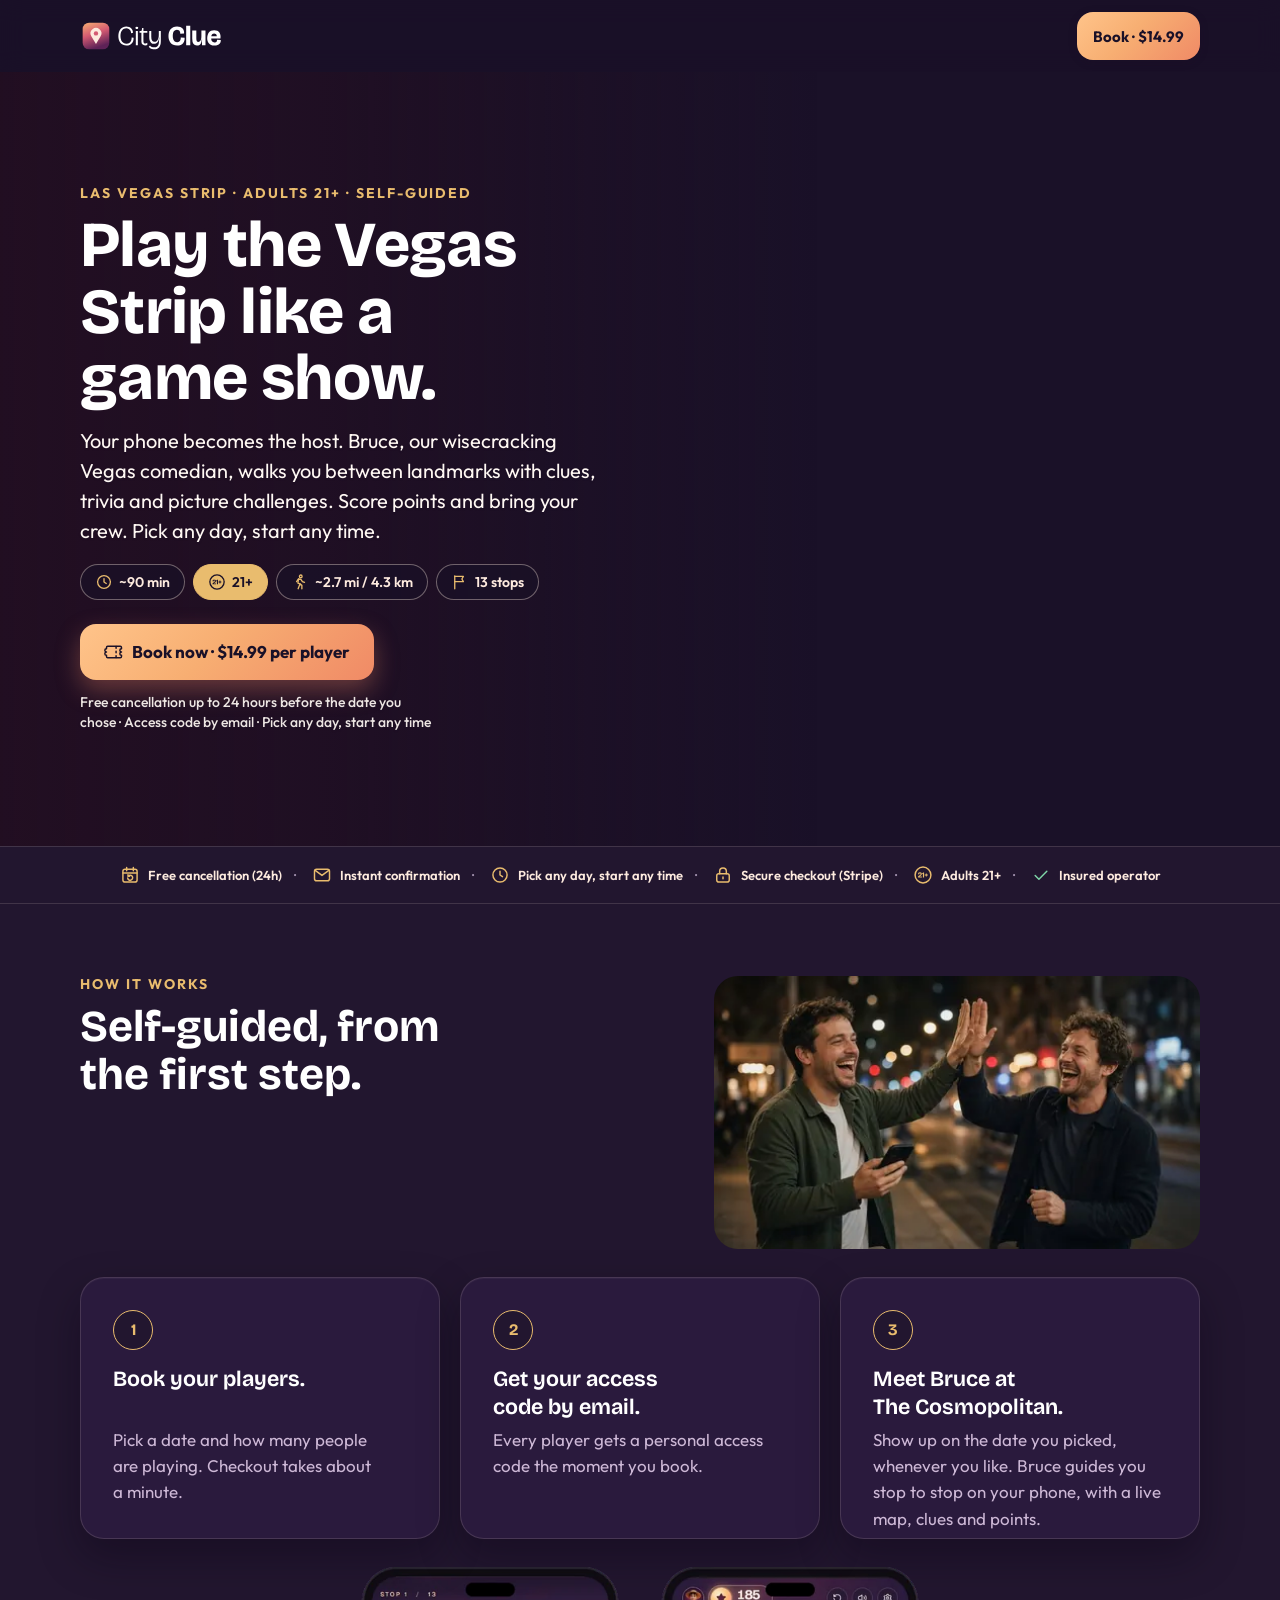
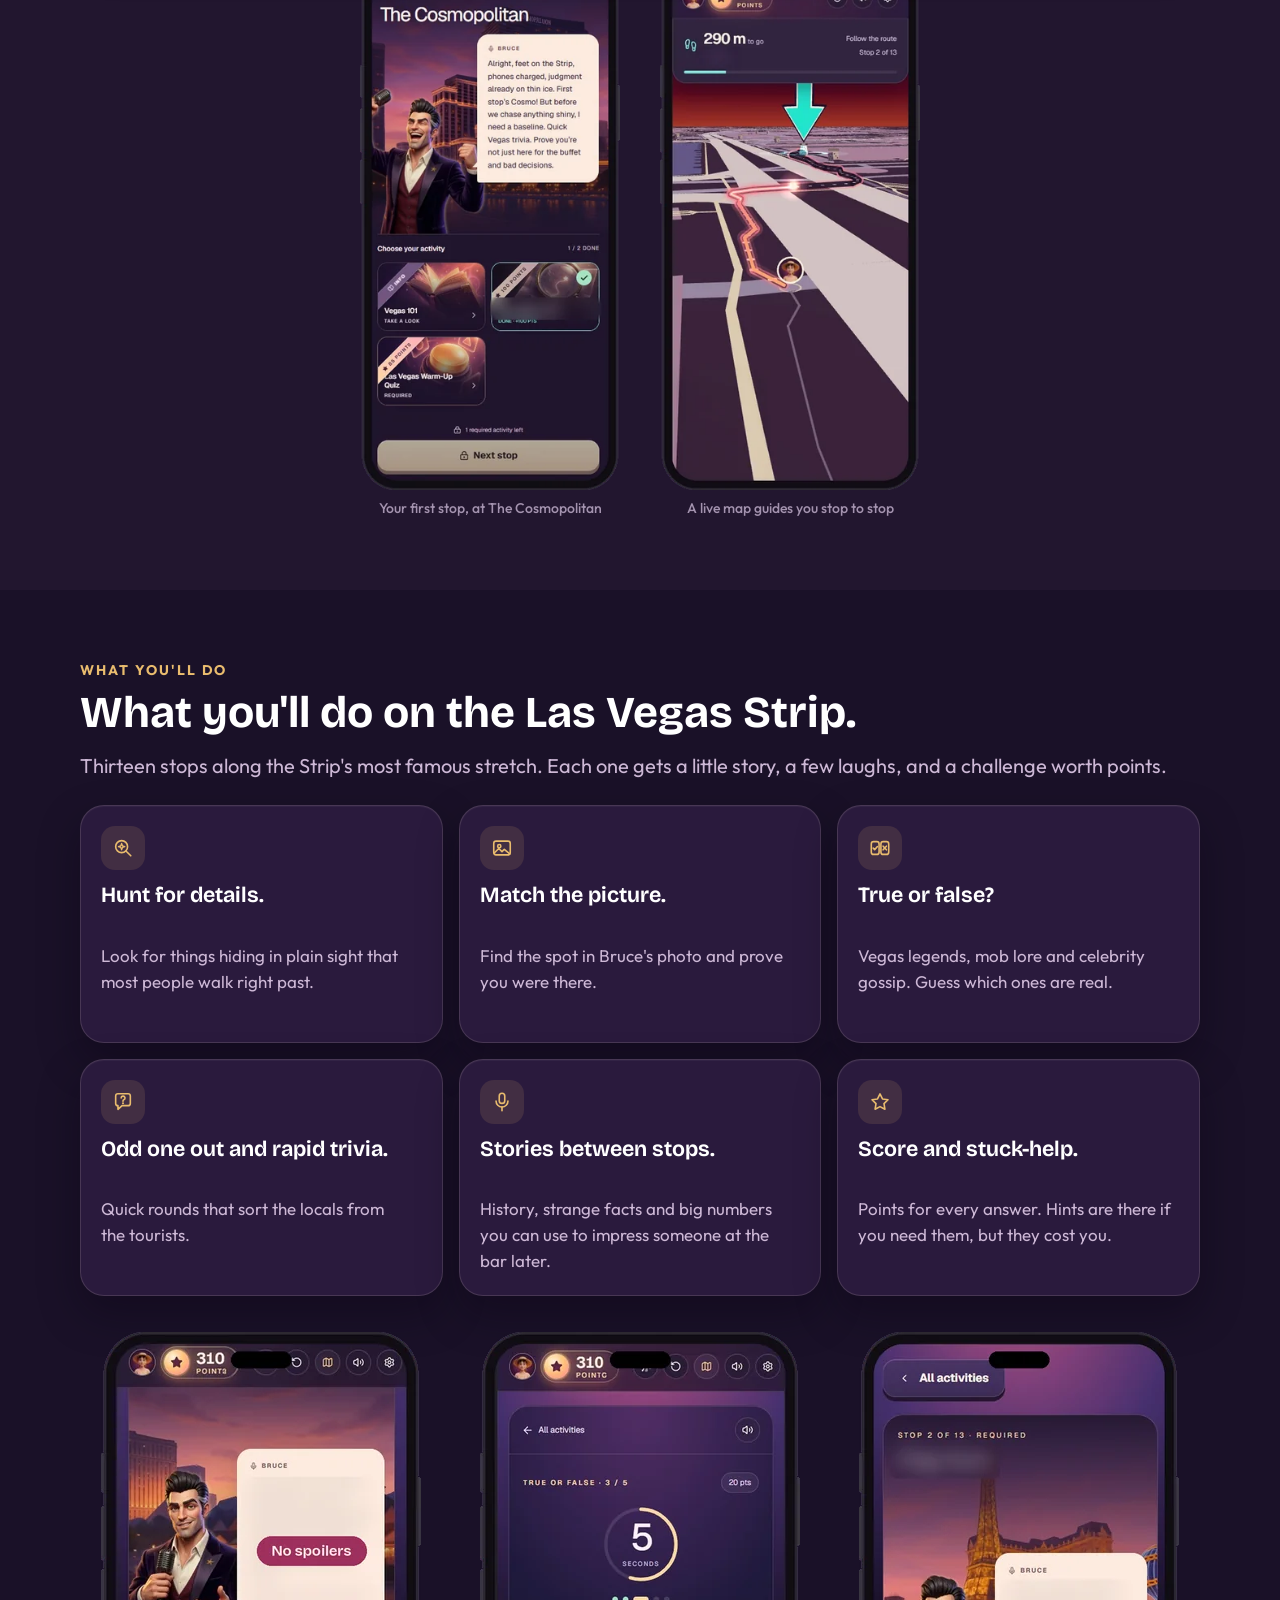
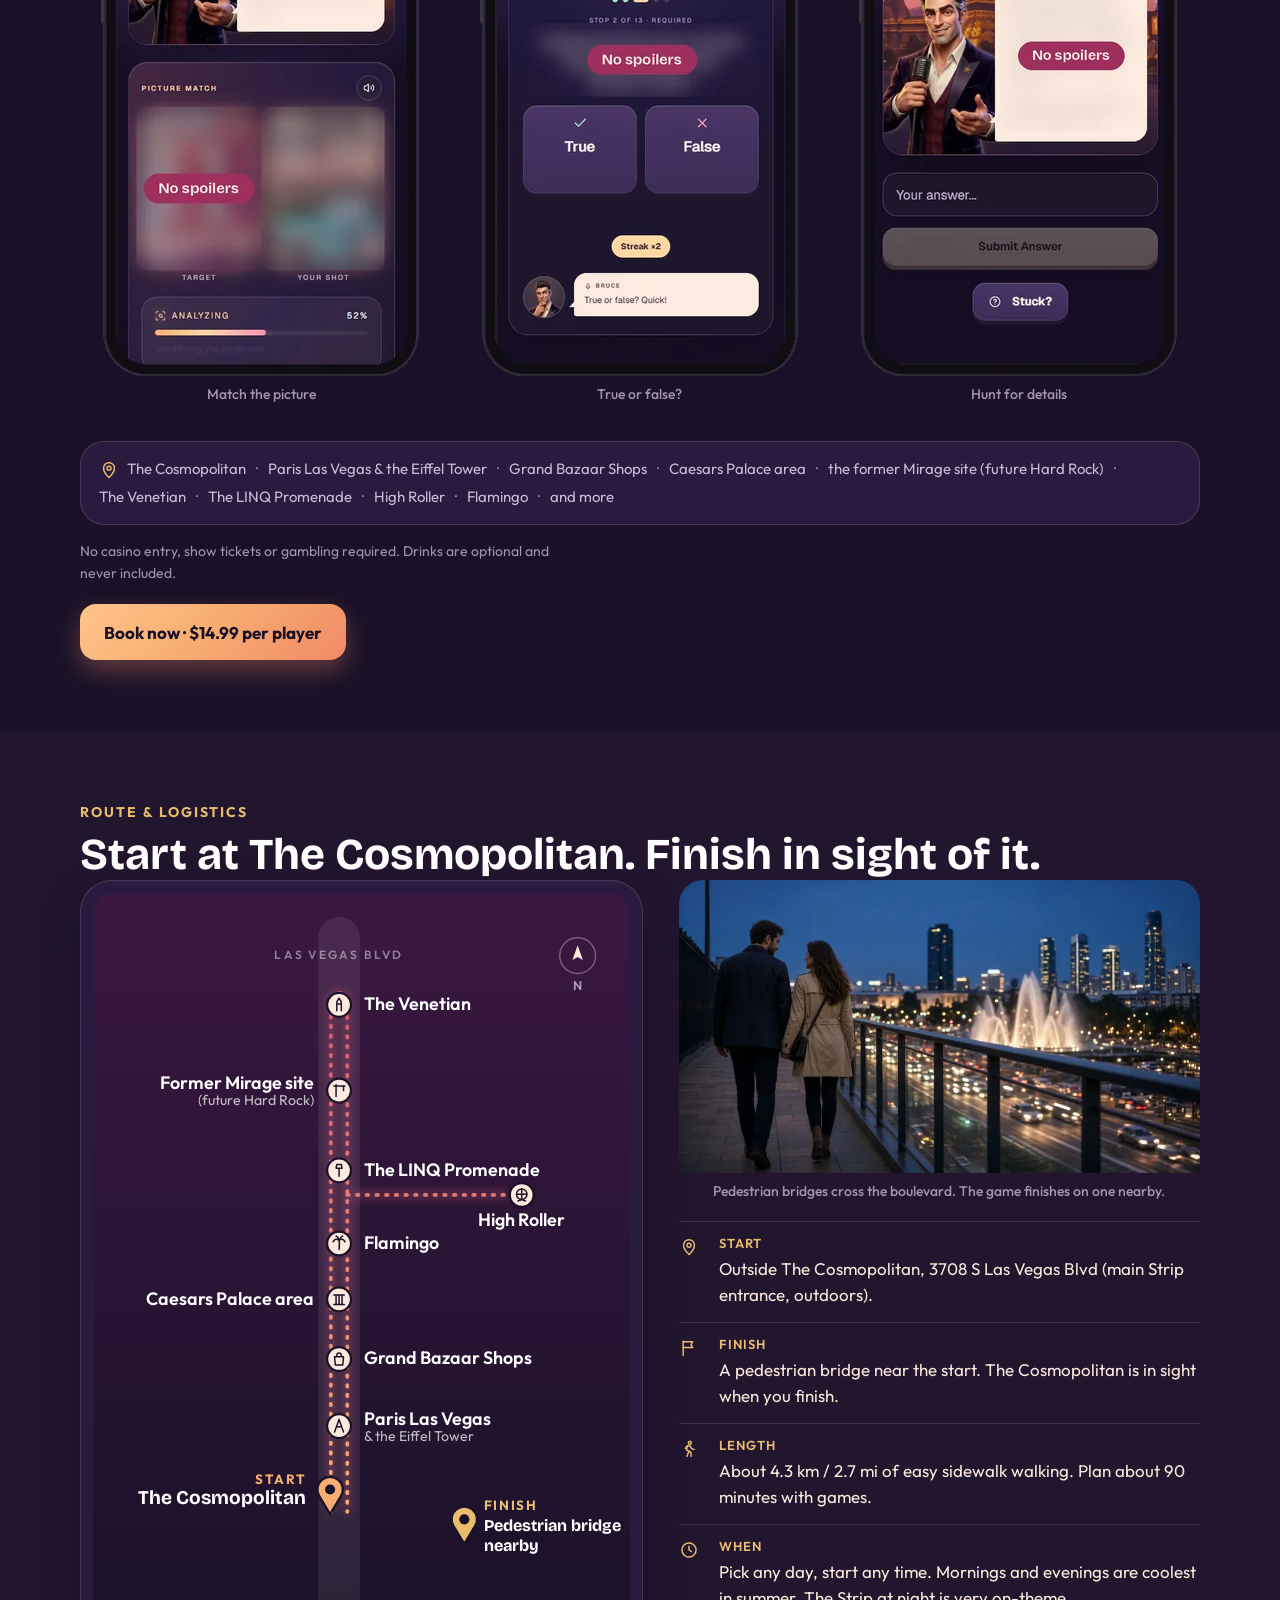
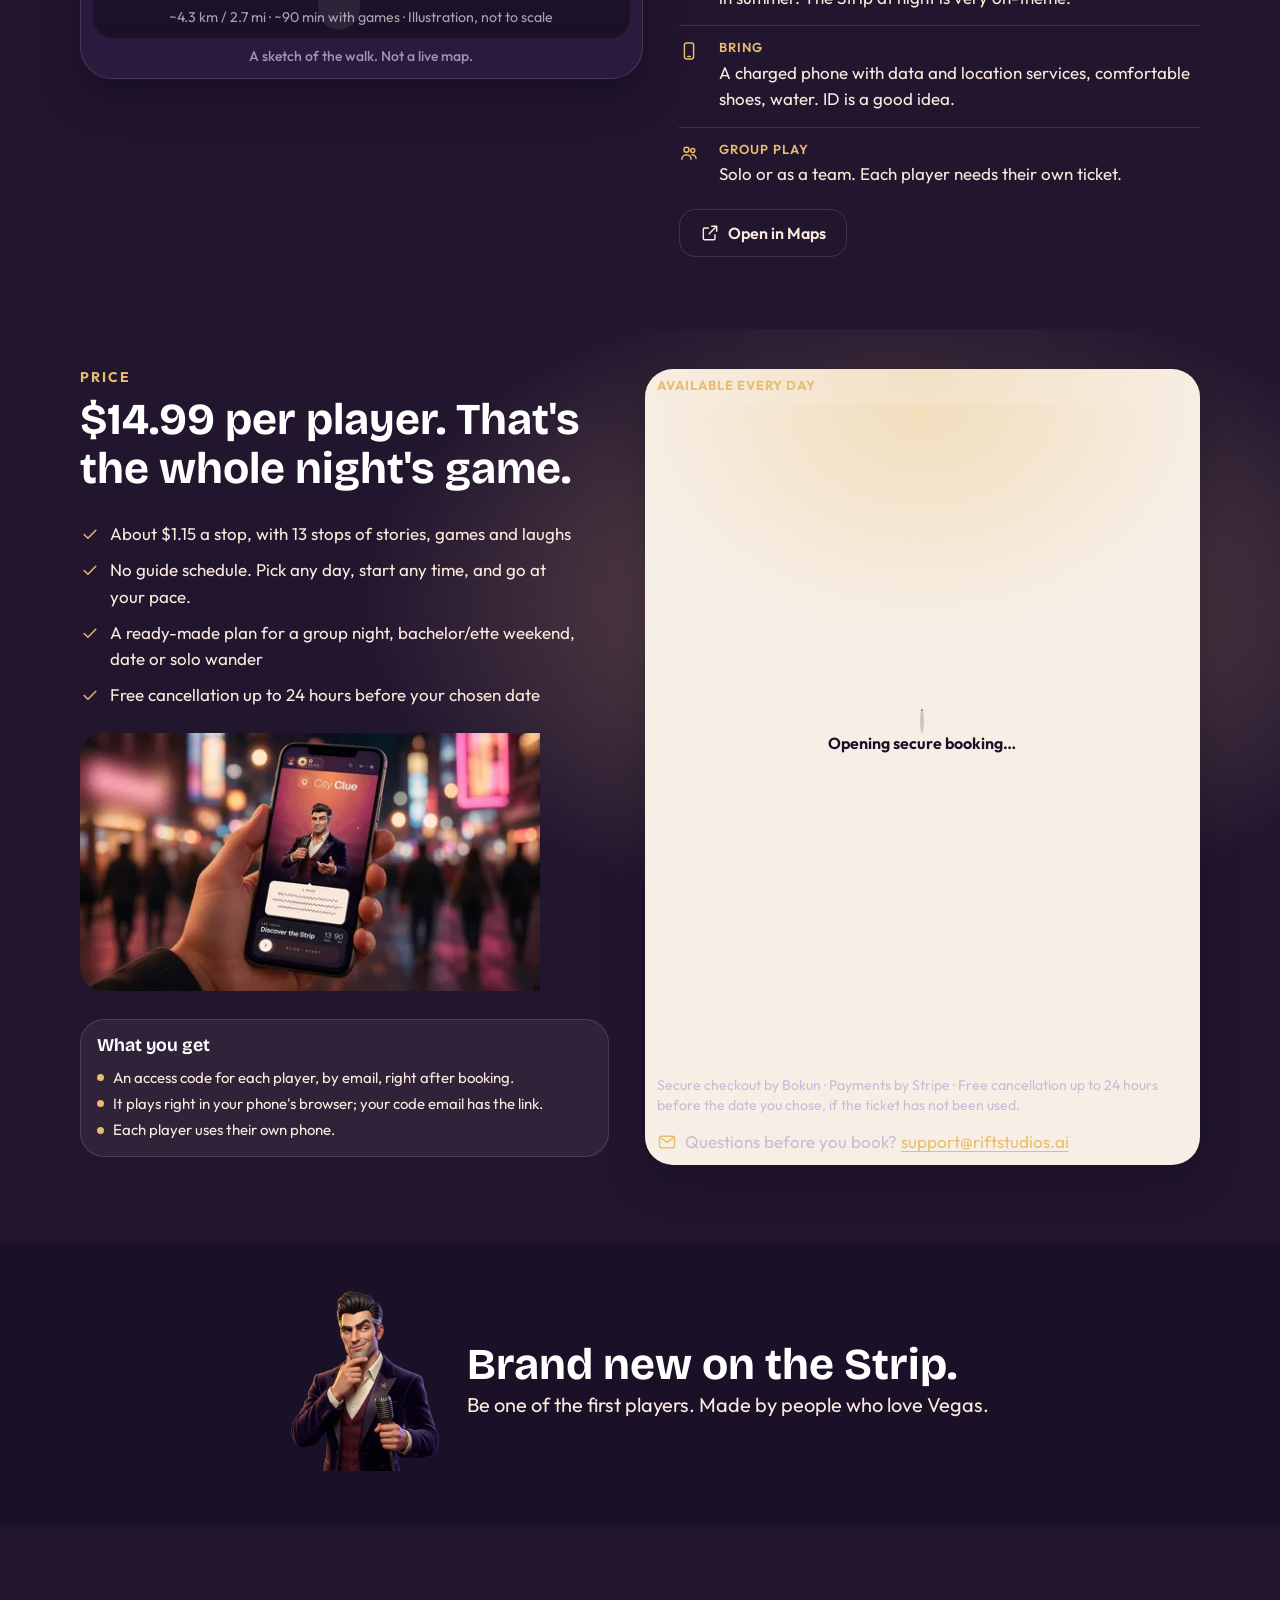
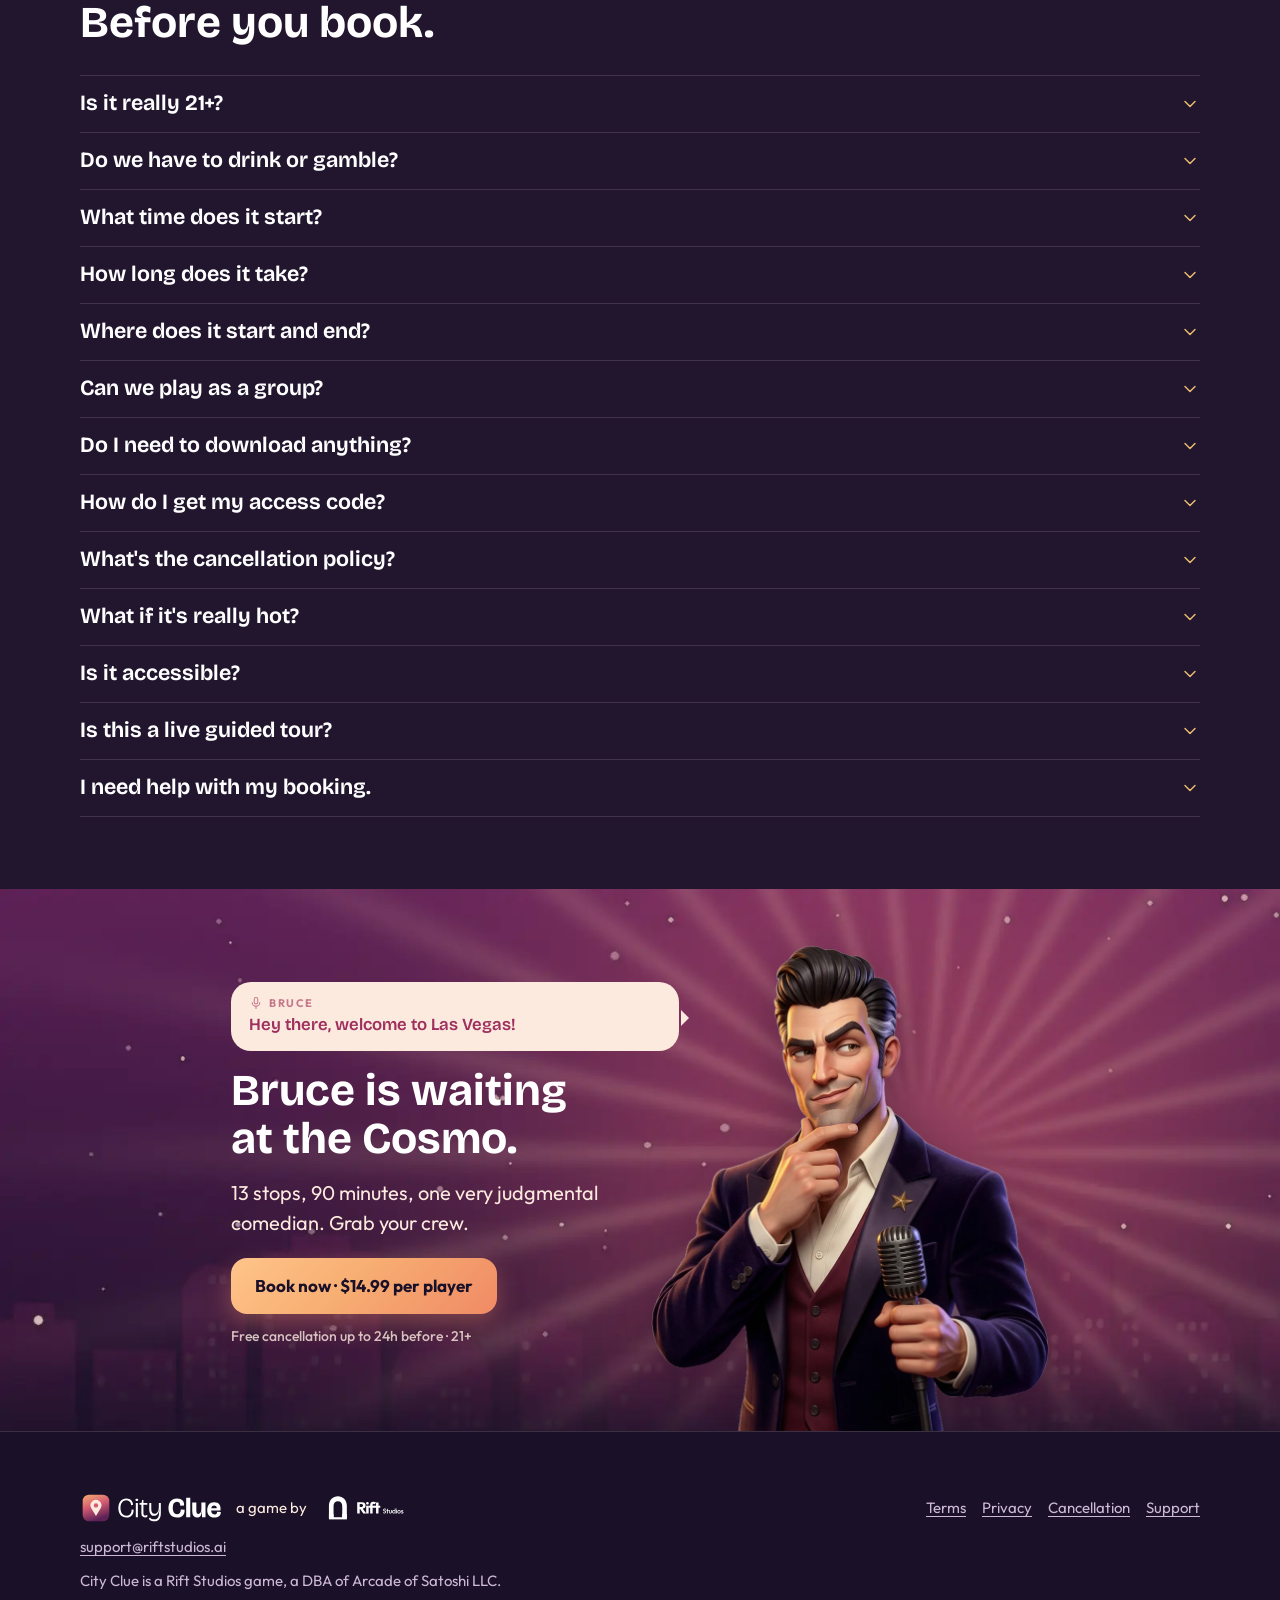
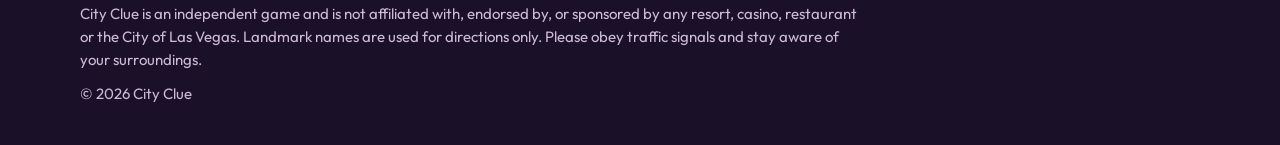
==== commit e0a6aede: "Remove the date-only line from What you get. Access codes do not expire, so the booking page should " ====
--- a/index.html
+++ b/index.html
@@ -4,7 +4,7 @@
     <meta charset="utf-8">
     <meta name="viewport" content="width=device-width, initial-scale=1, viewport-fit=cover">
     <title>Vegas Strip Scavenger Hunt Game (21+) | City Clue</title>
-    <meta name="description" content="Las Vegas Strip walking game for adults. 13 stops, clues &amp; trivia with host Bruce. About 2.7 miles (4.3 km), about 90 minutes, self-guided. Any time. $14.99, free cancellation.">
+    <meta name="description" content="Self-guided Las Vegas Strip walking game for adults. 13 stops, clues &amp; trivia with host Bruce. ~90 min, any time. $14.99, free cancellation.">
     <meta name="theme-color" content="#1A1128">
     <meta name="referrer" content="strict-origin-when-cross-origin">
     <meta name="format-detection" content="telephone=no">
@@ -18,7 +18,7 @@
     <meta property="og:type" content="website">
     <meta property="og:site_name" content="City Clue">
     <meta property="og:title" content="Vegas Strip Scavenger Hunt Game (21+) | City Clue">
-    <meta property="og:description" content="Las Vegas Strip walking game for adults. 13 stops, clues &amp; trivia with host Bruce. About 2.7 miles (4.3 km), about 90 minutes, self-guided. Any time. $14.99, free cancellation.">
+    <meta property="og:description" content="Self-guided Las Vegas Strip walking game for adults. 13 stops, clues &amp; trivia with host Bruce. ~90 min, any time. $14.99, free cancellation.">
     <meta property="og:url" content="https://cityclue.site/">
     <meta property="og:image" content="https://cityclue.site/img/og/og-1200x630.jpg">
     <meta property="og:image:width" content="1200">
@@ -26,7 +26,7 @@
     <meta property="og:image:alt" content="City Clue: Discover the Strip, a self-guided Las Vegas Strip game for adults 21+, $14.99 per player">
     <meta name="twitter:card" content="summary_large_image">
     <meta name="twitter:title" content="Vegas Strip Scavenger Hunt Game (21+) | City Clue">
-    <meta name="twitter:description" content="Las Vegas Strip walking game for adults. 13 stops, clues &amp; trivia with host Bruce. About 2.7 miles (4.3 km), about 90 minutes, self-guided. Any time. $14.99, free cancellation.">
+    <meta name="twitter:description" content="Self-guided Las Vegas Strip walking game for adults. 13 stops, clues &amp; trivia with host Bruce. ~90 min, any time. $14.99, free cancellation.">
     <meta name="twitter:image" content="https://cityclue.site/img/og/og-1200x630.jpg">
     <meta name="twitter:image:alt" content="City Clue: Discover the Strip, a self-guided Las Vegas Strip game for adults 21+, $14.99 per player">
     <link rel="preload" href="/assets/fonts/bricolage-grotesque-latin.woff2" as="font" type="font/woff2" crossorigin>
@@ -48,7 +48,7 @@
             "@type": "TouristTrip",
             "@id": "https://cityclue.site/#trip",
             "name": "Discover the Strip: Adults Only Vegas Strip Game Tour (21+)",
-            "description": "Walking game on the Las Vegas Strip with an in-app comedian host, clues, trivia and picture challenges. About 2.7 miles (4.3 km), about 90 minutes, self-guided. 13 stops.",
+            "description": "Self-guided walking game on the Las Vegas Strip with an in-app comedian host, clues, trivia and picture challenges. About 90 minutes, 13 stops, 4.3 km.",
             "touristType": "Adults 21+",
             "provider": { "@id": "https://cityclue.site/#org" },
             "itinerary": {
@@ -81,7 +81,7 @@
             "name": "Adults Only Vegas Strip Game Tour: Casinos, Cocktails & Clues (21+)",
             "brand": { "@type": "Brand", "name": "City Clue" },
             "image": ["https://cityclue.site/img/hero/hero-desktop-1440.jpg"],
-            "description": "One player ticket for City Clue's self-guided Discover the Strip walking game. Play any day, no set start time.",
+            "description": "One player ticket for City Clue's self-guided Discover the Strip walking game. Pick any day, start any time.",
             "offers": {
               "@type": "Offer",
               "@id": "https://cityclue.site/#offer",
@@ -101,7 +101,7 @@
                 "name": "Is it really 21+?",
                 "acceptedAnswer": {
                   "@type": "Answer",
-                  "text": "Yes. The game leans into casinos, cocktails and Strip nightlife, so every player must be 21 or older."
+                  "text": "Yes. The tour leans into casinos, cocktails and Strip nightlife, so every player must be 21 or older."
                 }
               },
               {
@@ -117,7 +117,7 @@
                 "name": "What time does it start?",
                 "acceptedAnswer": {
                   "@type": "Answer",
-                  "text": "Whenever you want on the day you book. There's no set start time."
+                  "text": "On the date you pick, start whenever you want. There's no set start time."
                 }
               },
               {
@@ -125,7 +125,7 @@
                 "name": "How long does it take?",
                 "acceptedAnswer": {
                   "@type": "Answer",
-                  "text": "About 2.7 miles (4.3 km), about 90 minutes, self-guided."
+                  "text": "About 90 minutes, including games. The walk is about 2.7 miles (4.3 km)."
                 }
               },
               {
@@ -154,10 +154,10 @@
               },
               {
                 "@type": "Question",
-                "name": "How do I get my ticket?",
-                "acceptedAnswer": {
-                  "@type": "Answer",
-                  "text": "By email, right after booking. Each player gets their own ticket. Check spam if it hasn't arrived after a few minutes."
+                "name": "How do I get my access code?",
+                "acceptedAnswer": {
+                  "@type": "Answer",
+                  "text": "By email, right after booking. Each player gets their own access code. Check spam if it hasn't arrived after a few minutes."
                 }
               },
               {
@@ -214,7 +214,7 @@
         <a class="logo" href="/">
           <img src="/img/logo/cityclue-logo-light.svg" width="122" height="28" alt="City Clue">
         </a>
-        <a class="btn-primary btn-header bokunButton" data-cta="header" href="https://widgets.bokun.io/online-sales/7cbce2f5-33c8-4d4b-92b2-bec34c99555c/experience/1326696?partialView=1">Book · $14.99</a>
+        <a class="btn-primary btn-header" data-cta="header" href="#book-calendar">Book · $14.99</a>
       </div>
     </header>
 
@@ -235,16 +235,16 @@
         <div class="wrap hero-copy">
           <p class="eyebrow">Las Vegas Strip · Adults 21+ · Self-guided</p>
           <h1 id="hero-title">Play the Vegas Strip like a game show.</h1>
-          <p class="lede">Your phone becomes the host. Bruce, our wisecracking Vegas comedian, walks you between landmarks with clues, trivia and picture challenges. Score points and bring your crew. Any day, any time.</p>
+          <p class="lede">Your phone becomes the host. Bruce, our wisecracking Vegas comedian, walks you between landmarks with clues, trivia and picture challenges. Score points and bring your crew. Pick any day, start any time.</p>
           <ul class="chips">
             <li class="chip"><svg class="icon" aria-hidden="true"><use href="#i-clock"></use></svg>~90 min</li>
+            <li class="chip chip-age"><svg class="icon" aria-hidden="true"><use href="#i-age-21"></use></svg>21+</li>
             <li class="chip"><svg class="icon" aria-hidden="true"><use href="#i-walk"></use></svg>~2.7 mi / 4.3 km</li>
             <li class="chip"><svg class="icon" aria-hidden="true"><use href="#i-stops"></use></svg>13 stops</li>
-            <li class="chip chip-age"><svg class="icon" aria-hidden="true"><use href="#i-age-21"></use></svg>21+</li>
           </ul>
           <div class="cta-row">
-            <a class="btn-primary" data-cta="hero" href="https://widgets.bokun.io/online-sales/7cbce2f5-33c8-4d4b-92b2-bec34c99555c/experience/1326696?partialView=1"><svg class="icon" aria-hidden="true"><use href="#i-ticket"></use></svg>Book now · $14.99 per player</a>
-            <p class="micro">Free cancellation up to 24h before · Instant email confirmation · Play any day, no set start time</p>
+            <a class="btn-primary" data-cta="hero" href="#book-calendar"><svg class="icon" aria-hidden="true"><use href="#i-ticket"></use></svg>Book now · $14.99 per player</a>
+            <p class="micro">Free cancellation up to 24 hours before the date you chose · Access code by email · Pick any day, start any time</p>
           </div>
         </div>
       </section>
@@ -254,7 +254,7 @@
           <ul class="trust-row">
             <li class="trust-item"><svg class="icon" aria-hidden="true"><use href="#i-cancel"></use></svg>Free cancellation (24h)</li>
             <li class="trust-item"><svg class="icon" aria-hidden="true"><use href="#i-mail"></use></svg>Instant confirmation</li>
-            <li class="trust-item"><svg class="icon" aria-hidden="true"><use href="#i-clock"></use></svg>Any day, no set time</li>
+            <li class="trust-item"><svg class="icon" aria-hidden="true"><use href="#i-clock"></use></svg>Pick any day, start any time</li>
             <li class="trust-item"><svg class="icon" aria-hidden="true"><use href="#i-lock"></use></svg>Secure checkout (Stripe)</li>
             <li class="trust-item"><svg class="icon" aria-hidden="true"><use href="#i-age-21"></use></svg>Adults 21+</li>
             <li class="trust-item is-insured"><svg class="icon" aria-hidden="true"><use href="#i-check"></use></svg>Insured operator</li>
@@ -279,15 +279,15 @@
               <li class="step">
                 <span class="step-index" aria-hidden="true">2</span>
                 <div>
-                  <h3>Get your tickets by email.</h3>
-                  <p>Every player gets a personal ticket the moment you book.</p>
+                  <h3>Get your access code by email.</h3>
+                  <p>Every player gets a personal access code the moment you book.</p>
                 </div>
               </li>
               <li class="step">
                 <span class="step-index" aria-hidden="true">3</span>
                 <div>
                   <h3>Meet Bruce at The Cosmopolitan.</h3>
-                  <p>Show up whenever you like. Bruce guides you stop to stop on your phone, with a live map, clues and points.</p>
+                  <p>Show up on the date you picked, whenever you like. Bruce guides you stop to stop on your phone, with a live map, clues and points.</p>
                 </div>
               </li>
             </ol>
@@ -377,7 +377,7 @@
           </ul>
           <p class="note-line">No casino entry, show tickets or gambling required. Drinks are optional and never included.</p>
           <div class="cta-row">
-            <a class="btn-primary bokunButton" data-cta="features" href="https://widgets.bokun.io/online-sales/7cbce2f5-33c8-4d4b-92b2-bec34c99555c/experience/1326696?partialView=1">Book now · $14.99 per player</a>
+            <a class="btn-primary" data-cta="features" href="#book-calendar">Book now · $14.99 per player</a>
           </div>
         </div>
       </section>
@@ -388,7 +388,7 @@
           <h2 id="route-title">Start at The Cosmopolitan. Finish in sight of it.</h2>
           <div class="route-grid">
             <figure class="route-card">
-              <svg xmlns="http://www.w3.org/2000/svg" viewBox="0 0 720 1000" width="720" height="1000" role="img" aria-labelledby="rt"><title id="rt">Illustrated route along the Las Vegas Strip: start at The Cosmopolitan, pass landmarks including Paris Las Vegas, Caesars Palace area, The LINQ and The Venetian, finish on a pedestrian bridge nearby</title><defs><linearGradient id="bgg" x1="0" y1="0" x2="0" y2="1"><stop offset="0" stop-color="#3A1840"/><stop offset="1" stop-color="#1A1128"/></linearGradient><linearGradient id="pg" x1="0" y1="1" x2="0" y2="0"><stop offset="0" stop-color="#F7AE72"/><stop offset="1" stop-color="#D45A72"/></linearGradient><filter id="glow" x="-50%" y="-50%" width="200%" height="200%"><feGaussianBlur stdDeviation="6"/></filter></defs><rect width="720" height="1000" rx="28" fill="url(#bgg)"/><path d="M330,60 V960" stroke="#FFFFFF" stroke-opacity=".08" stroke-width="56" stroke-linecap="round"/><text x="330" y="88" text-anchor="middle" font-family="Outfit, 'Avenir Next', sans-serif" font-size="16" font-weight="600" letter-spacing="3" fill="#FFFFFF" fill-opacity=".45">LAS VEGAS BLVD</text><path d="M319,830 V146 Q319,134 330,134 Q341,134 341,146 V830 M341,405 H557" stroke="#D45A72" stroke-opacity=".35" stroke-width="10" fill="none" filter="url(#glow)"/><path d="M319,830 V146 Q319,134 330,134 Q341,134 341,146 V830 M341,405 H557" stroke="url(#pg)" stroke-width="5" stroke-dasharray="2 11" stroke-linecap="round" fill="none"/><circle cx="330" cy="150" r="16" fill="#FDEADE" stroke="#1A1128" stroke-width="3"/><path d="M327,158 V146 L330,141 L333,146 V158 M327,149 H333" stroke="#1A1128" stroke-width="2" fill="none" stroke-linecap="round" stroke-linejoin="round"/><text x="364" y="157" text-anchor="start" font-family="Outfit, 'Avenir Next', sans-serif" font-weight="600" font-size="24" fill="#FFFFFF">The Venetian</text><circle cx="330" cy="265" r="16" fill="#FDEADE" stroke="#1A1128" stroke-width="3"/><path d="M326,273 V257 M323,259 H338 M336,259 V265" stroke="#1A1128" stroke-width="2" fill="none" stroke-linecap="round" stroke-linejoin="round"/><text x="296" y="263" text-anchor="end" font-family="Outfit, 'Avenir Next', sans-serif" font-weight="600" font-size="24" fill="#FFFFFF">Former Mirage site</text><text x="296" y="285" text-anchor="end" font-family="Outfit, 'Avenir Next', sans-serif" font-size="19" fill="#FFFFFF" fill-opacity=".72">(future Hard Rock)</text><circle cx="330" cy="372" r="16" fill="#FDEADE" stroke="#1A1128" stroke-width="3"/><path d="M330,380 V369 M326,369 H334 L333,364 H327 Z" stroke="#1A1128" stroke-width="2" fill="none" stroke-linecap="round" stroke-linejoin="round"/><text x="364" y="379" text-anchor="start" font-family="Outfit, 'Avenir Next', sans-serif" font-weight="600" font-size="24" fill="#FFFFFF">The LINQ Promenade</text><circle cx="330" cy="470" r="16" fill="#FDEADE" stroke="#1A1128" stroke-width="3"/><path d="M330,478 Q331,470 330,466 M330,466 Q325,462 322,468 M330,466 Q335,462 338,468 M330,466 Q329,461 326,460 M330,466 Q332,461 335,460" stroke="#1A1128" stroke-width="2" fill="none" stroke-linecap="round" stroke-linejoin="round"/><text x="364" y="477" text-anchor="start" font-family="Outfit, 'Avenir Next', sans-serif" font-weight="600" font-size="24" fill="#FFFFFF">Flamingo</text><circle cx="330" cy="545" r="16" fill="#FDEADE" stroke="#1A1128" stroke-width="3"/><path d="M323,539 H337 M323,552 H337 M326,539 V552 M330,539 V552 M334,539 V552" stroke="#1A1128" stroke-width="2" fill="none" stroke-linecap="round" stroke-linejoin="round"/><text x="296" y="552" text-anchor="end" font-family="Outfit, 'Avenir Next', sans-serif" font-weight="600" font-size="24" fill="#FFFFFF">Caesars Palace area</text><circle cx="330" cy="625" r="16" fill="#FDEADE" stroke="#1A1128" stroke-width="3"/><path d="M324,622 H336 L335,633 H325 Z M327,622 V620 a3,3 0 0 1 6,0 V622" stroke="#1A1128" stroke-width="2" fill="none" stroke-linecap="round" stroke-linejoin="round"/><text x="364" y="632" text-anchor="start" font-family="Outfit, 'Avenir Next', sans-serif" font-weight="600" font-size="24" fill="#FFFFFF">Grand Bazaar Shops</text><circle cx="330" cy="715" r="16" fill="#FDEADE" stroke="#1A1128" stroke-width="3"/><path d="M324,723 L330,706 L336,723 M326.5,716 H333.5" stroke="#1A1128" stroke-width="2" fill="none" stroke-linecap="round" stroke-linejoin="round"/><text x="364" y="713" text-anchor="start" font-family="Outfit, 'Avenir Next', sans-serif" font-weight="600" font-size="24" fill="#FFFFFF">Paris Las Vegas</text><text x="364" y="735" text-anchor="start" font-family="Outfit, 'Avenir Next', sans-serif" font-size="19" fill="#FFFFFF" fill-opacity=".72">&amp; the Eiffel Tower</text><circle cx="575" cy="405" r="16" fill="#FDEADE" stroke="#1A1128" stroke-width="3"/><circle cx="575" cy="404" r="7" stroke="#1A1128" stroke-width="2" fill="none" stroke-linecap="round" stroke-linejoin="round"/><path d="M575,397 V411 M568,404 H582 M570,413 L575,411 L580,413" stroke="#1A1128" stroke-width="2" fill="none" stroke-linecap="round" stroke-linejoin="round"/><text x="575" y="447" text-anchor="middle" font-family="Outfit, 'Avenir Next', sans-serif" font-weight="600" font-size="24" fill="#FFFFFF">High Roller</text><path d="M303.43,808.76 A17.00,17.00 0 1 1 332.57,808.76 L318.00,833.00 Z" fill="#F7AE72" stroke="#1A1128" stroke-width="3"/><circle cx="318.0" cy="800.0" r="6.8" fill="#1A1128"/><path d="M483.43,848.76 A17.00,17.00 0 1 1 512.57,848.76 L498.00,873.00 Z" fill="#E9BC6E" stroke="#1A1128" stroke-width="3"/><circle cx="498.0" cy="840.0" r="6.8" fill="#1A1128"/><text x="286" y="792" text-anchor="end" font-family="Outfit, 'Avenir Next', sans-serif" font-weight="700" font-size="18" letter-spacing="2.2" fill="#F7AE72">START</text><text x="286" y="820" text-anchor="end" font-family="'Bricolage Grotesque', Outfit, sans-serif" font-weight="700" font-size="26" fill="#FFFFFF">The Cosmopolitan</text><text x="524" y="828" font-family="Outfit, 'Avenir Next', sans-serif" font-weight="700" font-size="18" letter-spacing="2.2" fill="#E9BC6E">FINISH</text><text x="524" y="856" font-family="'Bricolage Grotesque', Outfit, sans-serif" font-weight="700" font-size="22" fill="#FFFFFF">Pedestrian bridge</text><text x="524" y="882" font-family="'Bricolage Grotesque', Outfit, sans-serif" font-weight="700" font-size="22" fill="#FFFFFF">nearby</text><g transform="translate(650,84)"><circle r="24" fill="none" stroke="#FFFFFF" stroke-opacity=".3" stroke-width="2"/><path d="M0,-14 L7,6 L0,2 L-7,6 Z" fill="#FDEADE"/><text y="46" text-anchor="middle" font-family="Outfit, 'Avenir Next', sans-serif" font-size="17" font-weight="600" fill="#FFFFFF" fill-opacity=".6">N</text></g><text x="360.0" y="978" text-anchor="middle" font-family="Outfit, 'Avenir Next', sans-serif" font-size="19" fill="#FFFFFF" fill-opacity=".62">about 2.7 miles (4.3 km), about 90 minutes, self-guided · Illustration, not to scale</text></svg>
+              <svg xmlns="http://www.w3.org/2000/svg" viewBox="0 0 720 1000" width="720" height="1000" role="img" aria-labelledby="rt"><title id="rt">Illustrated route along the Las Vegas Strip: start at The Cosmopolitan, pass landmarks including Paris Las Vegas, Caesars Palace area, The LINQ and The Venetian, finish on a pedestrian bridge nearby</title><defs><linearGradient id="bgg" x1="0" y1="0" x2="0" y2="1"><stop offset="0" stop-color="#3A1840"/><stop offset="1" stop-color="#1A1128"/></linearGradient><linearGradient id="pg" x1="0" y1="1" x2="0" y2="0"><stop offset="0" stop-color="#F7AE72"/><stop offset="1" stop-color="#D45A72"/></linearGradient><filter id="glow" x="-50%" y="-50%" width="200%" height="200%"><feGaussianBlur stdDeviation="6"/></filter></defs><rect width="720" height="1000" rx="28" fill="url(#bgg)"/><path d="M330,60 V960" stroke="#FFFFFF" stroke-opacity=".08" stroke-width="56" stroke-linecap="round"/><text x="330" y="88" text-anchor="middle" font-family="Outfit, 'Avenir Next', sans-serif" font-size="16" font-weight="600" letter-spacing="3" fill="#FFFFFF" fill-opacity=".45">LAS VEGAS BLVD</text><path d="M319,830 V146 Q319,134 330,134 Q341,134 341,146 V830 M341,405 H557" stroke="#D45A72" stroke-opacity=".35" stroke-width="10" fill="none" filter="url(#glow)"/><path d="M319,830 V146 Q319,134 330,134 Q341,134 341,146 V830 M341,405 H557" stroke="url(#pg)" stroke-width="5" stroke-dasharray="2 11" stroke-linecap="round" fill="none"/><circle cx="330" cy="150" r="16" fill="#FDEADE" stroke="#1A1128" stroke-width="3"/><path d="M327,158 V146 L330,141 L333,146 V158 M327,149 H333" stroke="#1A1128" stroke-width="2" fill="none" stroke-linecap="round" stroke-linejoin="round"/><text x="364" y="157" text-anchor="start" font-family="Outfit, 'Avenir Next', sans-serif" font-weight="600" font-size="24" fill="#FFFFFF">The Venetian</text><circle cx="330" cy="265" r="16" fill="#FDEADE" stroke="#1A1128" stroke-width="3"/><path d="M326,273 V257 M323,259 H338 M336,259 V265" stroke="#1A1128" stroke-width="2" fill="none" stroke-linecap="round" stroke-linejoin="round"/><text x="296" y="263" text-anchor="end" font-family="Outfit, 'Avenir Next', sans-serif" font-weight="600" font-size="24" fill="#FFFFFF">Former Mirage site</text><text x="296" y="285" text-anchor="end" font-family="Outfit, 'Avenir Next', sans-serif" font-size="19" fill="#FFFFFF" fill-opacity=".72">(future Hard Rock)</text><circle cx="330" cy="372" r="16" fill="#FDEADE" stroke="#1A1128" stroke-width="3"/><path d="M330,380 V369 M326,369 H334 L333,364 H327 Z" stroke="#1A1128" stroke-width="2" fill="none" stroke-linecap="round" stroke-linejoin="round"/><text x="364" y="379" text-anchor="start" font-family="Outfit, 'Avenir Next', sans-serif" font-weight="600" font-size="24" fill="#FFFFFF">The LINQ Promenade</text><circle cx="330" cy="470" r="16" fill="#FDEADE" stroke="#1A1128" stroke-width="3"/><path d="M330,478 Q331,470 330,466 M330,466 Q325,462 322,468 M330,466 Q335,462 338,468 M330,466 Q329,461 326,460 M330,466 Q332,461 335,460" stroke="#1A1128" stroke-width="2" fill="none" stroke-linecap="round" stroke-linejoin="round"/><text x="364" y="477" text-anchor="start" font-family="Outfit, 'Avenir Next', sans-serif" font-weight="600" font-size="24" fill="#FFFFFF">Flamingo</text><circle cx="330" cy="545" r="16" fill="#FDEADE" stroke="#1A1128" stroke-width="3"/><path d="M323,539 H337 M323,552 H337 M326,539 V552 M330,539 V552 M334,539 V552" stroke="#1A1128" stroke-width="2" fill="none" stroke-linecap="round" stroke-linejoin="round"/><text x="296" y="552" text-anchor="end" font-family="Outfit, 'Avenir Next', sans-serif" font-weight="600" font-size="24" fill="#FFFFFF">Caesars Palace area</text><circle cx="330" cy="625" r="16" fill="#FDEADE" stroke="#1A1128" stroke-width="3"/><path d="M324,622 H336 L335,633 H325 Z M327,622 V620 a3,3 0 0 1 6,0 V622" stroke="#1A1128" stroke-width="2" fill="none" stroke-linecap="round" stroke-linejoin="round"/><text x="364" y="632" text-anchor="start" font-family="Outfit, 'Avenir Next', sans-serif" font-weight="600" font-size="24" fill="#FFFFFF">Grand Bazaar Shops</text><circle cx="330" cy="715" r="16" fill="#FDEADE" stroke="#1A1128" stroke-width="3"/><path d="M324,723 L330,706 L336,723 M326.5,716 H333.5" stroke="#1A1128" stroke-width="2" fill="none" stroke-linecap="round" stroke-linejoin="round"/><text x="364" y="713" text-anchor="start" font-family="Outfit, 'Avenir Next', sans-serif" font-weight="600" font-size="24" fill="#FFFFFF">Paris Las Vegas</text><text x="364" y="735" text-anchor="start" font-family="Outfit, 'Avenir Next', sans-serif" font-size="19" fill="#FFFFFF" fill-opacity=".72">&amp; the Eiffel Tower</text><circle cx="575" cy="405" r="16" fill="#FDEADE" stroke="#1A1128" stroke-width="3"/><circle cx="575" cy="404" r="7" stroke="#1A1128" stroke-width="2" fill="none" stroke-linecap="round" stroke-linejoin="round"/><path d="M575,397 V411 M568,404 H582 M570,413 L575,411 L580,413" stroke="#1A1128" stroke-width="2" fill="none" stroke-linecap="round" stroke-linejoin="round"/><text x="575" y="447" text-anchor="middle" font-family="Outfit, 'Avenir Next', sans-serif" font-weight="600" font-size="24" fill="#FFFFFF">High Roller</text><path d="M303.43,808.76 A17.00,17.00 0 1 1 332.57,808.76 L318.00,833.00 Z" fill="#F7AE72" stroke="#1A1128" stroke-width="3"/><circle cx="318.0" cy="800.0" r="6.8" fill="#1A1128"/><path d="M483.43,848.76 A17.00,17.00 0 1 1 512.57,848.76 L498.00,873.00 Z" fill="#E9BC6E" stroke="#1A1128" stroke-width="3"/><circle cx="498.0" cy="840.0" r="6.8" fill="#1A1128"/><text x="286" y="792" text-anchor="end" font-family="Outfit, 'Avenir Next', sans-serif" font-weight="700" font-size="18" letter-spacing="2.2" fill="#F7AE72">START</text><text x="286" y="820" text-anchor="end" font-family="'Bricolage Grotesque', Outfit, sans-serif" font-weight="700" font-size="26" fill="#FFFFFF">The Cosmopolitan</text><text x="524" y="828" font-family="Outfit, 'Avenir Next', sans-serif" font-weight="700" font-size="18" letter-spacing="2.2" fill="#E9BC6E">FINISH</text><text x="524" y="856" font-family="'Bricolage Grotesque', Outfit, sans-serif" font-weight="700" font-size="22" fill="#FFFFFF">Pedestrian bridge</text><text x="524" y="882" font-family="'Bricolage Grotesque', Outfit, sans-serif" font-weight="700" font-size="22" fill="#FFFFFF">nearby</text><g transform="translate(650,84)"><circle r="24" fill="none" stroke="#FFFFFF" stroke-opacity=".3" stroke-width="2"/><path d="M0,-14 L7,6 L0,2 L-7,6 Z" fill="#FDEADE"/><text y="46" text-anchor="middle" font-family="Outfit, 'Avenir Next', sans-serif" font-size="17" font-weight="600" fill="#FFFFFF" fill-opacity=".6">N</text></g><text x="360.0" y="978" text-anchor="middle" font-family="Outfit, 'Avenir Next', sans-serif" font-size="19" fill="#FFFFFF" fill-opacity=".62">~4.3 km / 2.7 mi · ~90 min with games · Illustration, not to scale</text></svg>
               <figcaption class="figure-caption">A sketch of the walk. Not a live map.</figcaption>
             </figure>
             <div class="route-copy">
@@ -413,12 +413,12 @@
                 <div class="fact">
                   <svg class="icon" aria-hidden="true"><use href="#i-walk"></use></svg>
                   <dt>Length</dt>
-                  <dd>About 2.7 miles (4.3 km), about 90 minutes, self-guided.</dd>
+                  <dd>About 4.3 km / 2.7 mi of easy sidewalk walking. Plan about 90 minutes with games.</dd>
                 </div>
                 <div class="fact">
                   <svg class="icon" aria-hidden="true"><use href="#i-clock"></use></svg>
                   <dt>When</dt>
-                  <dd>Any day, any time. Mornings and evenings are coolest in summer. The Strip at night is very on-theme.</dd>
+                  <dd>Pick any day, start any time. Mornings and evenings are coolest in summer. The Strip at night is very on-theme.</dd>
                 </div>
                 <div class="fact">
                   <svg class="icon" aria-hidden="true"><use href="#i-phone"></use></svg>
@@ -439,12 +439,39 @@
 
       <section class="section price" id="book" aria-labelledby="price-title">
         <div class="wrap price-grid">
+          <div class="book-column">
+            <div class="book-panel" id="book-calendar" role="region" aria-label="Choose a date and book">
+              <p class="book-everyday">Available every day</p>
+              <div class="calendar-shell">
+                <div class="calendar-pending">
+                  <div class="calendar-pending-card">
+                    <span class="booking-spinner" aria-hidden="true"></span>
+                    <p>Opening secure booking…</p>
+                  </div>
+                </div>
+                <div class="bokunWidget" data-src="https://widgets.bokun.io/online-sales/7cbce2f5-33c8-4d4b-92b2-bec34c99555c/experience-calendar/1326696">
+                  <noscript>Please enable JavaScript in your browser to book. You can also open the secure checkout at <a href="https://widgets.bokun.io/online-sales/7cbce2f5-33c8-4d4b-92b2-bec34c99555c/experience-calendar/1326696">widgets.bokun.io</a>.</noscript>
+                </div>
+              </div>
+              <p class="book-trust">Secure checkout by Bokun · Payments by Stripe · Free cancellation up to 24 hours before the date you chose, if the ticket has not been used.</p>
+              <p class="book-fallback" id="book-fallback" hidden><svg class="icon" aria-hidden="true"><use href="#i-external"></use></svg><span>The calendar did not load. <a href="https://widgets.bokun.io/online-sales/7cbce2f5-33c8-4d4b-92b2-bec34c99555c/experience-calendar/1326696" target="_blank" rel="noopener">Book on the secure checkout</a>.</span></p>
+              <p class="book-help"><svg class="icon" aria-hidden="true"><use href="#i-mail"></use></svg><span>Questions before you book? <a data-track="support_email_click" href="mailto:support@riftstudios.ai">support@riftstudios.ai</a></span></p>
+            </div>
+          </div>
+          <div class="what-you-get">
+            <h3>What you get</h3>
+            <ul>
+              <li>An access code for each player, by email, right after booking.</li>
+              <li>It plays right in your phone's browser; your code email has the link.</li>
+              <li>Each player uses their own phone.</li>
+            </ul>
+          </div>
           <div class="price-copy">
             <p class="eyebrow">Price</p>
             <h2 id="price-title">$14.99 per player. That's the whole night's game.</h2>
             <ul class="points">
               <li><svg class="icon" aria-hidden="true"><use href="#i-check"></use></svg><span>About $1.15 a stop, with 13 stops of stories, games and laughs</span></li>
-              <li><svg class="icon" aria-hidden="true"><use href="#i-check"></use></svg><span>No guide schedule. Start any day, at any time, and go at your pace.</span></li>
+              <li><svg class="icon" aria-hidden="true"><use href="#i-check"></use></svg><span>No guide schedule. Pick any day, start any time, and go at your pace.</span></li>
               <li><svg class="icon" aria-hidden="true"><use href="#i-check"></use></svg><span>A ready-made plan for a group night, bachelor/ette weekend, date or solo wander</span></li>
               <li><svg class="icon" aria-hidden="true"><use href="#i-check"></use></svg><span>Free cancellation up to 24 hours before your chosen date</span></li>
             </ul>
@@ -455,15 +482,6 @@
               </picture>
             </figure>
           </div>
-          <div>
-            <div class="book-panel" role="region" aria-label="Choose a date and book">
-              <div class="bokunWidget" data-src="https://widgets.bokun.io/online-sales/7cbce2f5-33c8-4d4b-92b2-bec34c99555c/experience-calendar/1326696">
-                <noscript>Please enable JavaScript in your browser to book. You can also open the secure checkout at <a href="https://widgets.bokun.io/online-sales/7cbce2f5-33c8-4d4b-92b2-bec34c99555c/experience/1326696">widgets.bokun.io</a>.</noscript>
-              </div>
-            </div>
-            <p class="book-fallback" id="book-fallback" hidden><svg class="icon" aria-hidden="true"><use href="#i-external"></use></svg><span>The calendar did not load. <a href="https://widgets.bokun.io/online-sales/7cbce2f5-33c8-4d4b-92b2-bec34c99555c/experience/1326696" target="_blank" rel="noopener">Book on the secure checkout</a>.</span></p>
-            <p class="book-help"><svg class="icon" aria-hidden="true"><use href="#i-mail"></use></svg><span>Questions before you book? <a data-track="support_email_click" href="mailto:support@riftstudios.ai">support@riftstudios.ai</a></span></p>
-          </div>
         </div>
       </section>
 
@@ -487,7 +505,7 @@
           <div class="faq-list">
             <div class="faq-item">
               <h3><button type="button" id="faq-button-1" aria-expanded="false" aria-controls="faq-panel-1"><span>Is it really 21+?</span><svg class="icon" aria-hidden="true"><use href="#i-chevron-down"></use></svg></button></h3>
-              <div id="faq-panel-1" role="region" aria-labelledby="faq-button-1" hidden><p>Yes. The game leans into casinos, cocktails and Strip nightlife, so every player must be 21 or older.</p></div>
+              <div id="faq-panel-1" role="region" aria-labelledby="faq-button-1" hidden><p>Yes. The tour leans into casinos, cocktails and Strip nightlife, so every player must be 21 or older.</p></div>
             </div>
             <div class="faq-item">
               <h3><button type="button" id="faq-button-2" aria-expanded="false" aria-controls="faq-panel-2"><span>Do we have to drink or gamble?</span><svg class="icon" aria-hidden="true"><use href="#i-chevron-down"></use></svg></button></h3>
@@ -495,11 +513,11 @@
             </div>
             <div class="faq-item">
               <h3><button type="button" id="faq-button-3" aria-expanded="false" aria-controls="faq-panel-3"><span>What time does it start?</span><svg class="icon" aria-hidden="true"><use href="#i-chevron-down"></use></svg></button></h3>
-              <div id="faq-panel-3" role="region" aria-labelledby="faq-button-3" hidden><p>Whenever you want on the day you book. There's no set start time.</p></div>
+              <div id="faq-panel-3" role="region" aria-labelledby="faq-button-3" hidden><p>On the date you pick, start whenever you want. There's no set start time.</p></div>
             </div>
             <div class="faq-item">
               <h3><button type="button" id="faq-button-4" aria-expanded="false" aria-controls="faq-panel-4"><span>How long does it take?</span><svg class="icon" aria-hidden="true"><use href="#i-chevron-down"></use></svg></button></h3>
-              <div id="faq-panel-4" role="region" aria-labelledby="faq-button-4" hidden><p>About 2.7 miles (4.3 km), about 90 minutes, self-guided.</p></div>
+              <div id="faq-panel-4" role="region" aria-labelledby="faq-button-4" hidden><p>About 90 minutes, including games. The walk is about 2.7 miles (4.3 km).</p></div>
             </div>
             <div class="faq-item">
               <h3><button type="button" id="faq-button-5" aria-expanded="false" aria-controls="faq-panel-5"><span>Where does it start and end?</span><svg class="icon" aria-hidden="true"><use href="#i-chevron-down"></use></svg></button></h3>
@@ -514,8 +532,8 @@
               <div id="faq-panel-7" role="region" aria-labelledby="faq-button-7" hidden><p>No app-store download. It plays in your phone's browser. You'll need data, location services, and a charged battery.</p></div>
             </div>
             <div class="faq-item">
-              <h3><button type="button" id="faq-button-8" aria-expanded="false" aria-controls="faq-panel-8"><span>How do I get my ticket?</span><svg class="icon" aria-hidden="true"><use href="#i-chevron-down"></use></svg></button></h3>
-              <div id="faq-panel-8" role="region" aria-labelledby="faq-button-8" hidden><p>By email, right after booking. Each player gets their own ticket. Check spam if it hasn't arrived after a few minutes.</p></div>
+              <h3><button type="button" id="faq-button-8" aria-expanded="false" aria-controls="faq-panel-8"><span>How do I get my access code?</span><svg class="icon" aria-hidden="true"><use href="#i-chevron-down"></use></svg></button></h3>
+              <div id="faq-panel-8" role="region" aria-labelledby="faq-button-8" hidden><p>By email, right after booking. Each player gets their own access code. Check spam if it hasn't arrived after a few minutes.</p></div>
             </div>
             <div class="faq-item">
               <h3><button type="button" id="faq-button-9" aria-expanded="false" aria-controls="faq-panel-9"><span>What's the cancellation policy?</span><svg class="icon" aria-hidden="true"><use href="#i-chevron-down"></use></svg></button></h3>
@@ -559,9 +577,9 @@
           <div class="final-copy">
             <p class="bubble"><span class="bubble-label"><svg class="icon" aria-hidden="true"><use href="#i-mic"></use></svg>BRUCE</span>Hey there, welcome to Las Vegas!</p>
             <h2 id="final-title">Bruce is waiting at the Cosmo.</h2>
-            <p class="lede">About 2.7 miles (4.3 km), about 90 minutes, self-guided. 13 stops, one very judgmental comedian. Grab your crew.</p>
+            <p class="lede">13 stops, 90 minutes, one very judgmental comedian. Grab your crew.</p>
             <div class="cta-row">
-              <a class="btn-primary bokunButton" data-cta="final" href="https://widgets.bokun.io/online-sales/7cbce2f5-33c8-4d4b-92b2-bec34c99555c/experience/1326696?partialView=1">Book now · $14.99 per player</a>
+              <a class="btn-primary" data-cta="final" href="#book-calendar">Book now · $14.99 per player</a>
               <p class="micro">Free cancellation up to 24h before · 21+</p>
             </div>
           </div>
@@ -596,7 +614,7 @@
         <span class="bookbar-amount">$14.99 / player</span>
         <span class="bookbar-note">Free cancellation</span>
       </p>
-      <a class="btn-primary bokunButton" data-cta="sticky" href="https://widgets.bokun.io/online-sales/7cbce2f5-33c8-4d4b-92b2-bec34c99555c/experience/1326696?partialView=1">Book now</a>
+      <a class="btn-primary" data-cta="sticky" href="#book-calendar">Book now</a>
     </div>
     <script src="/main.js" defer></script>
   </body>
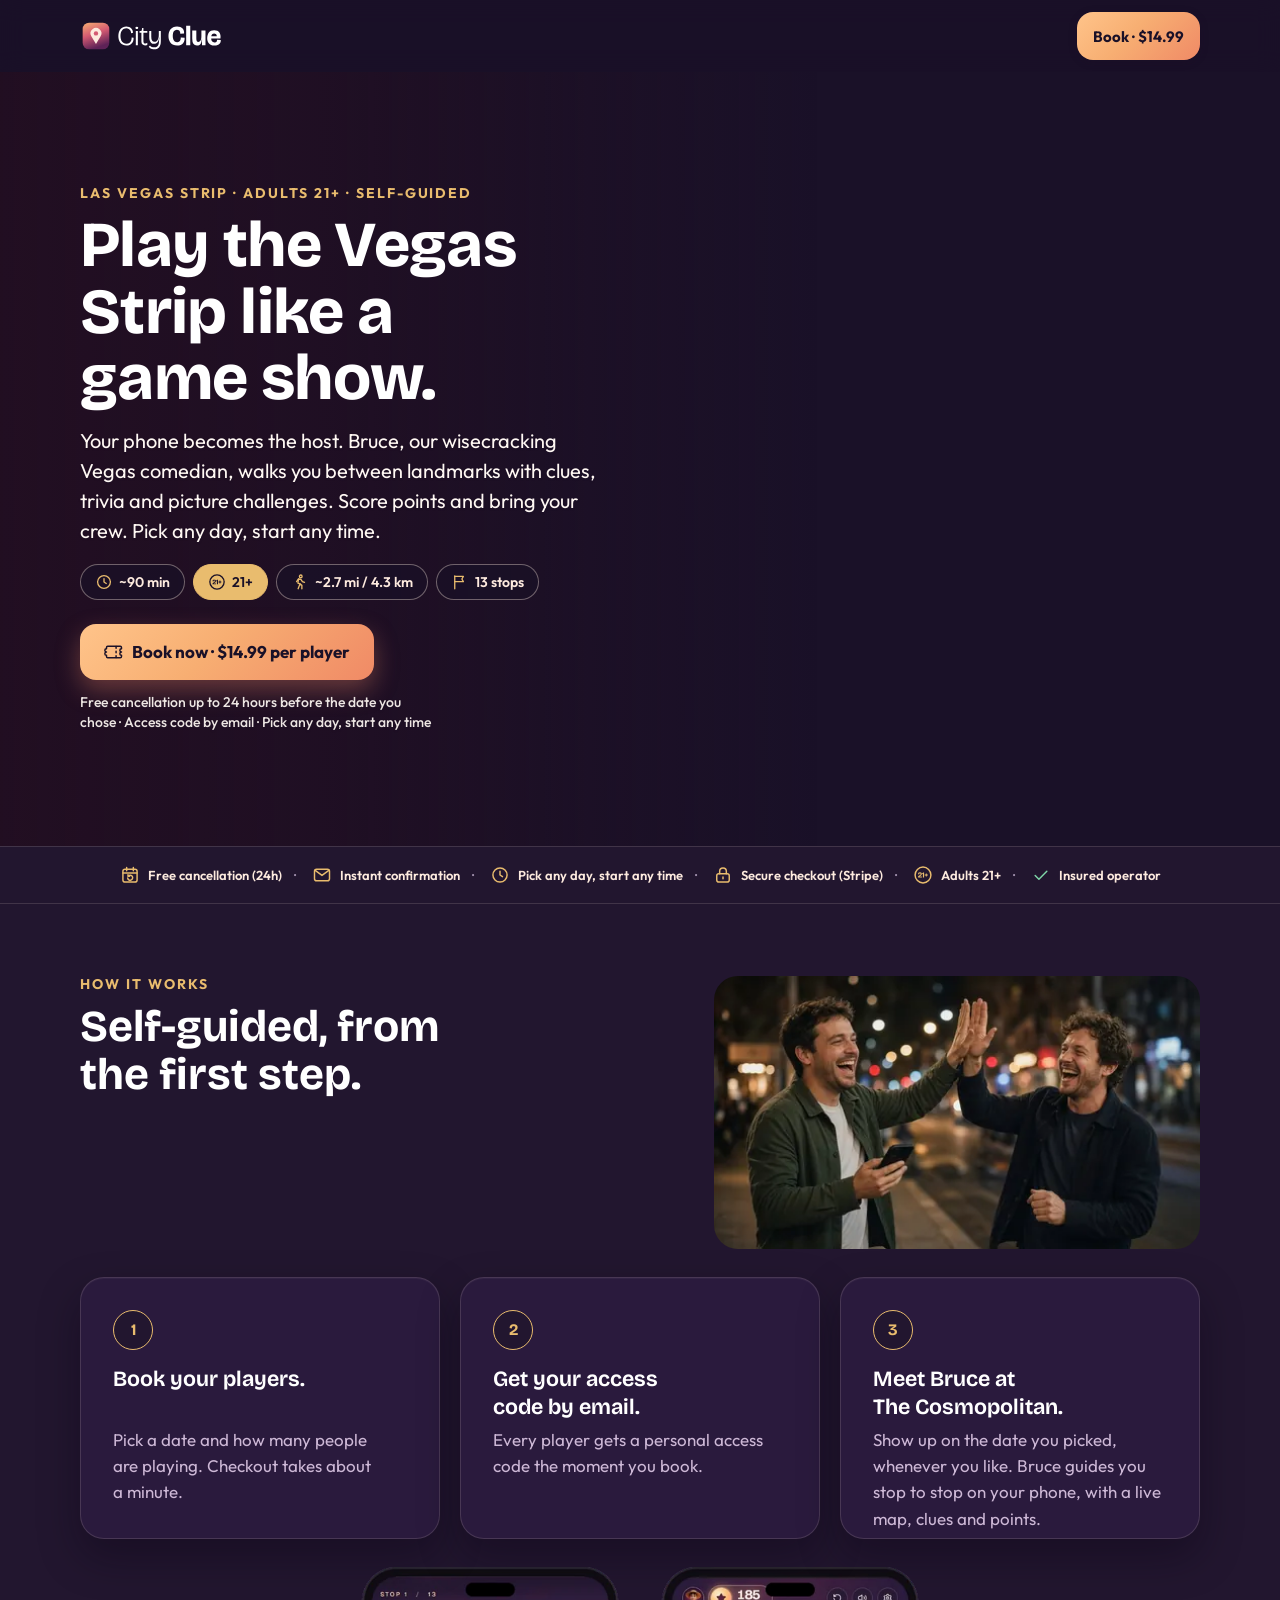
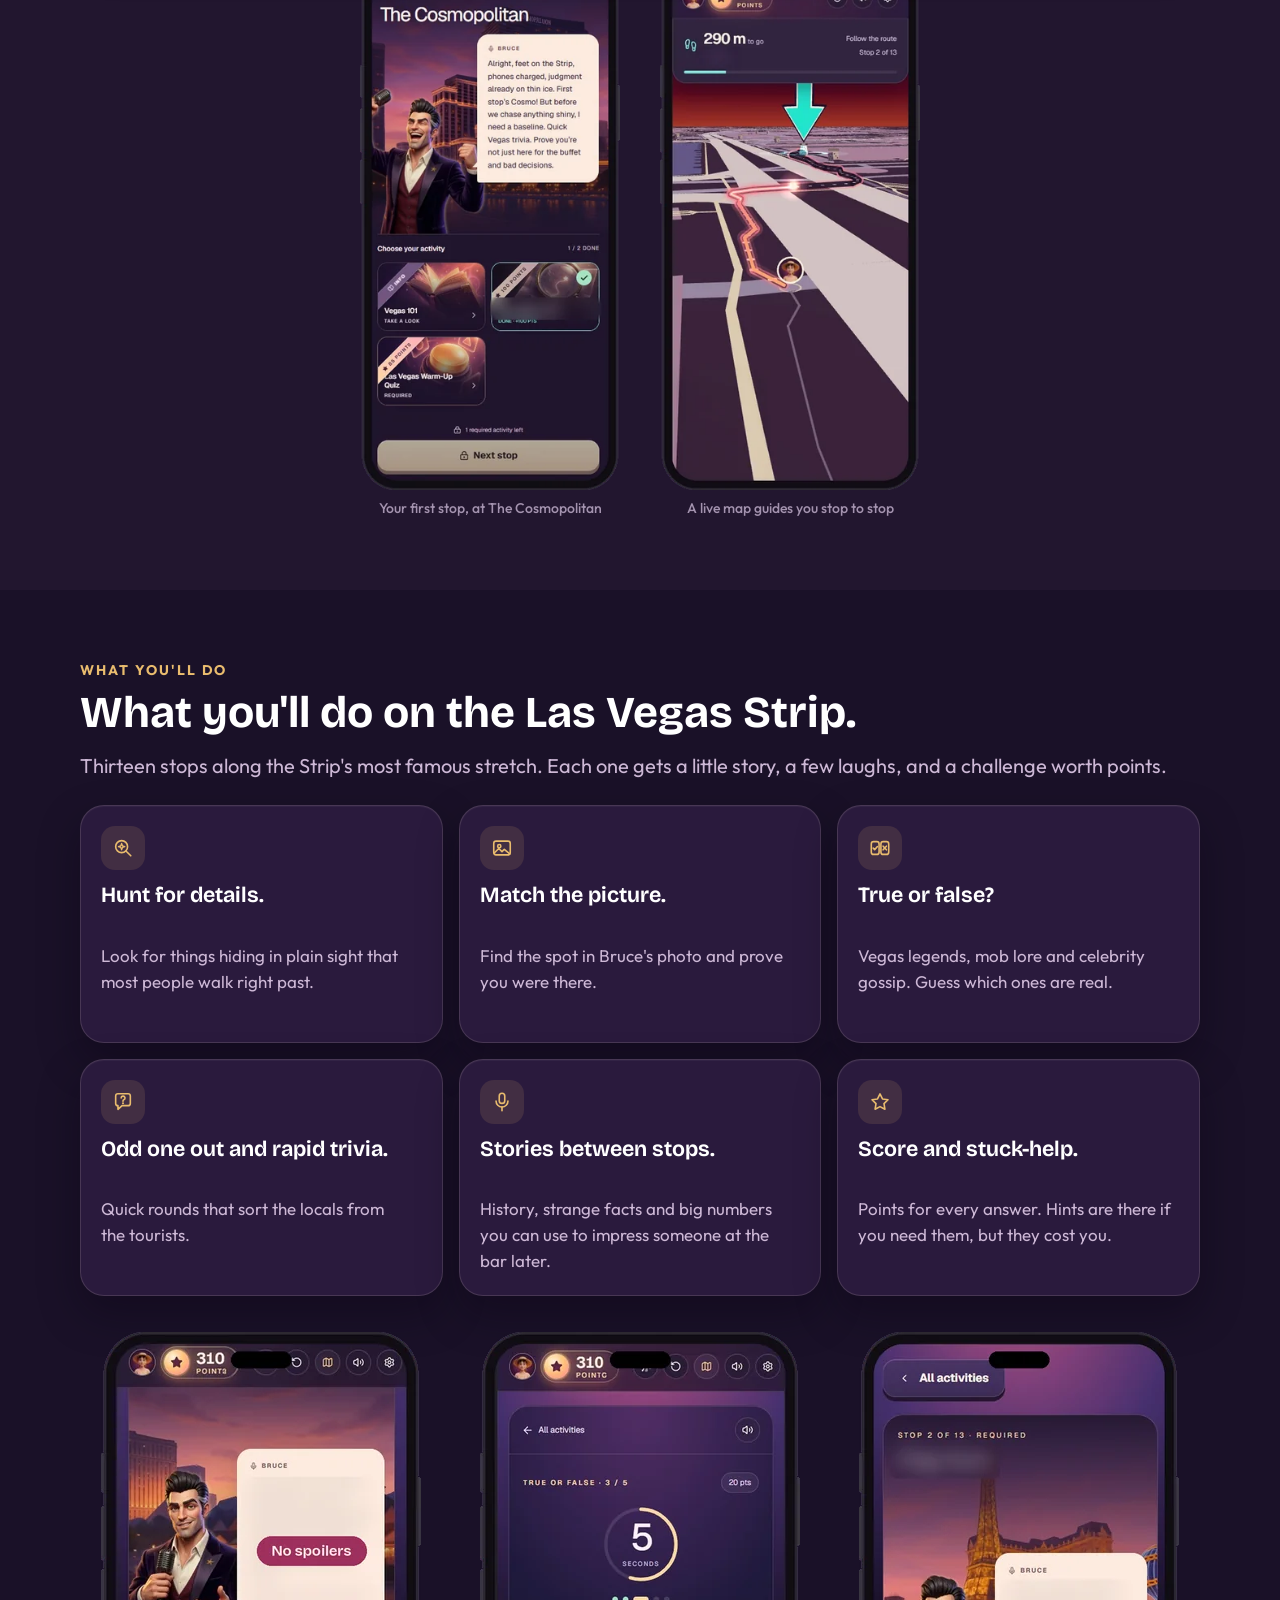
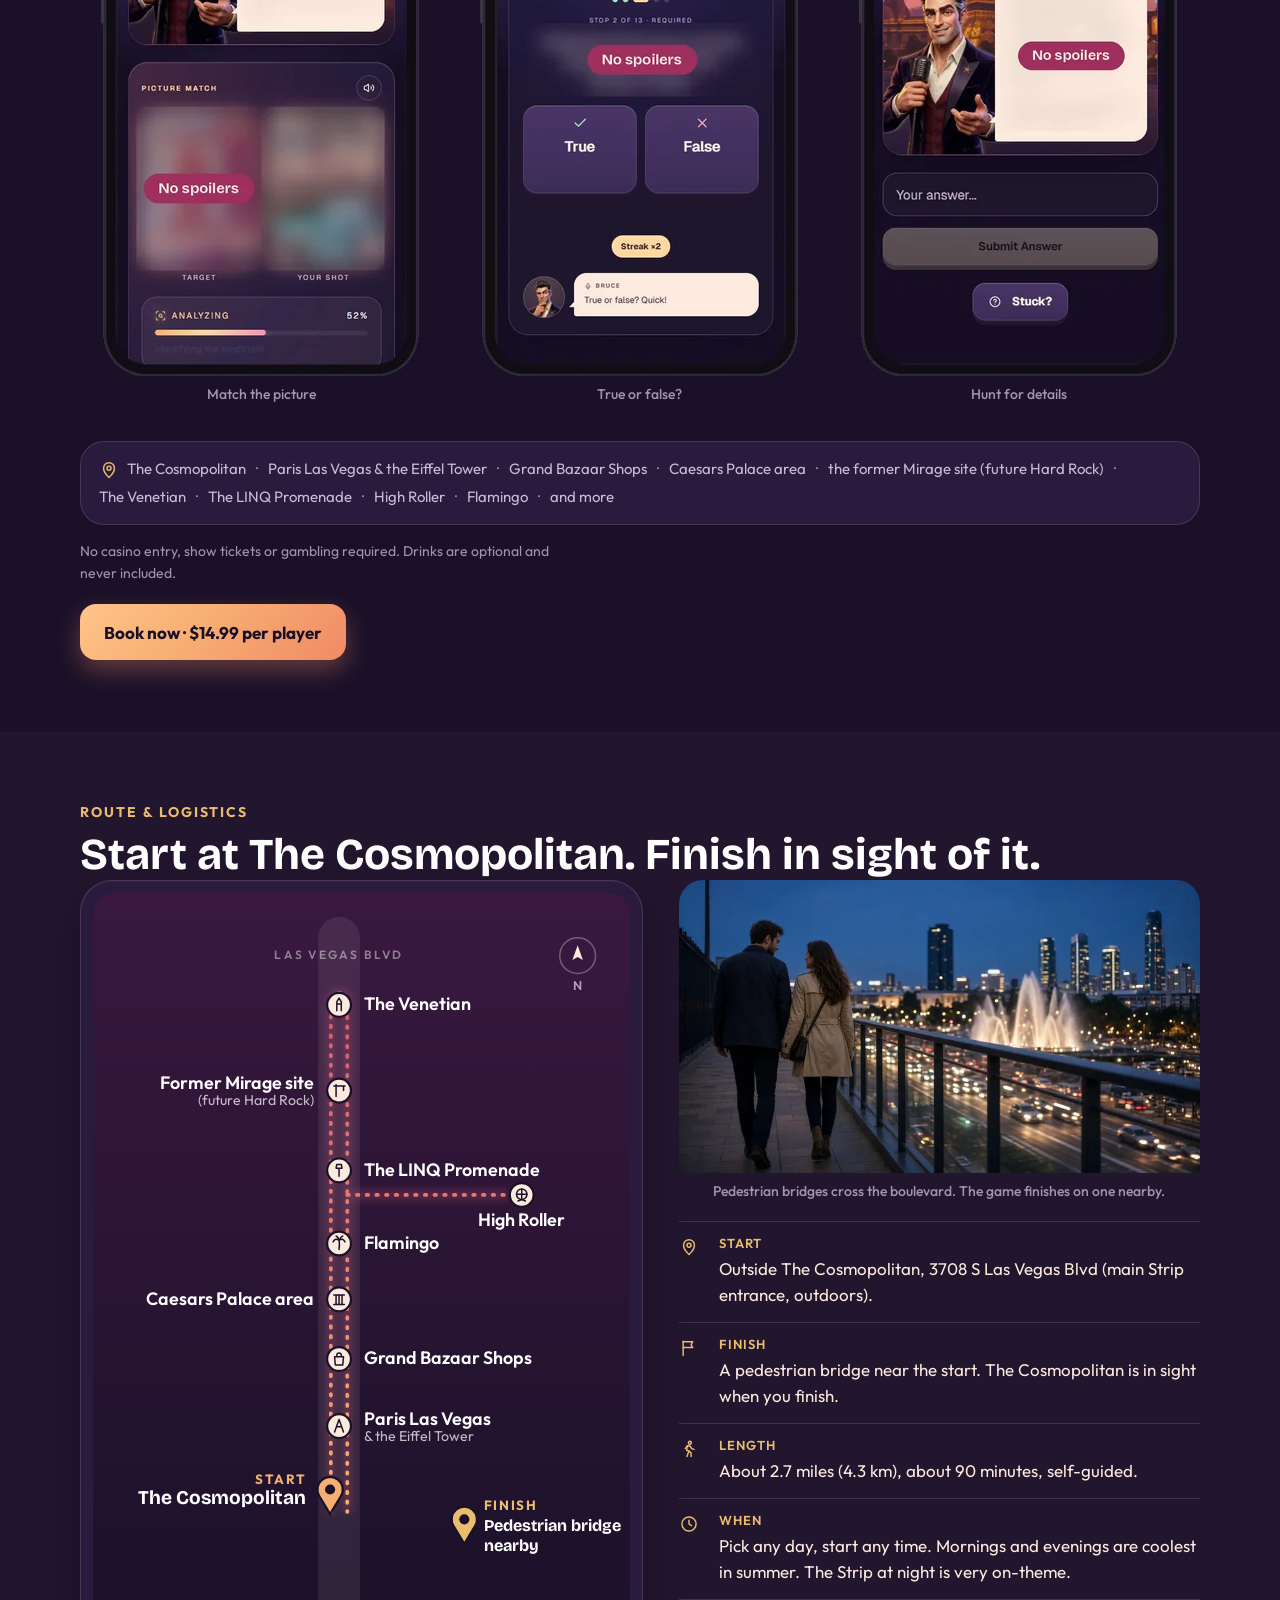
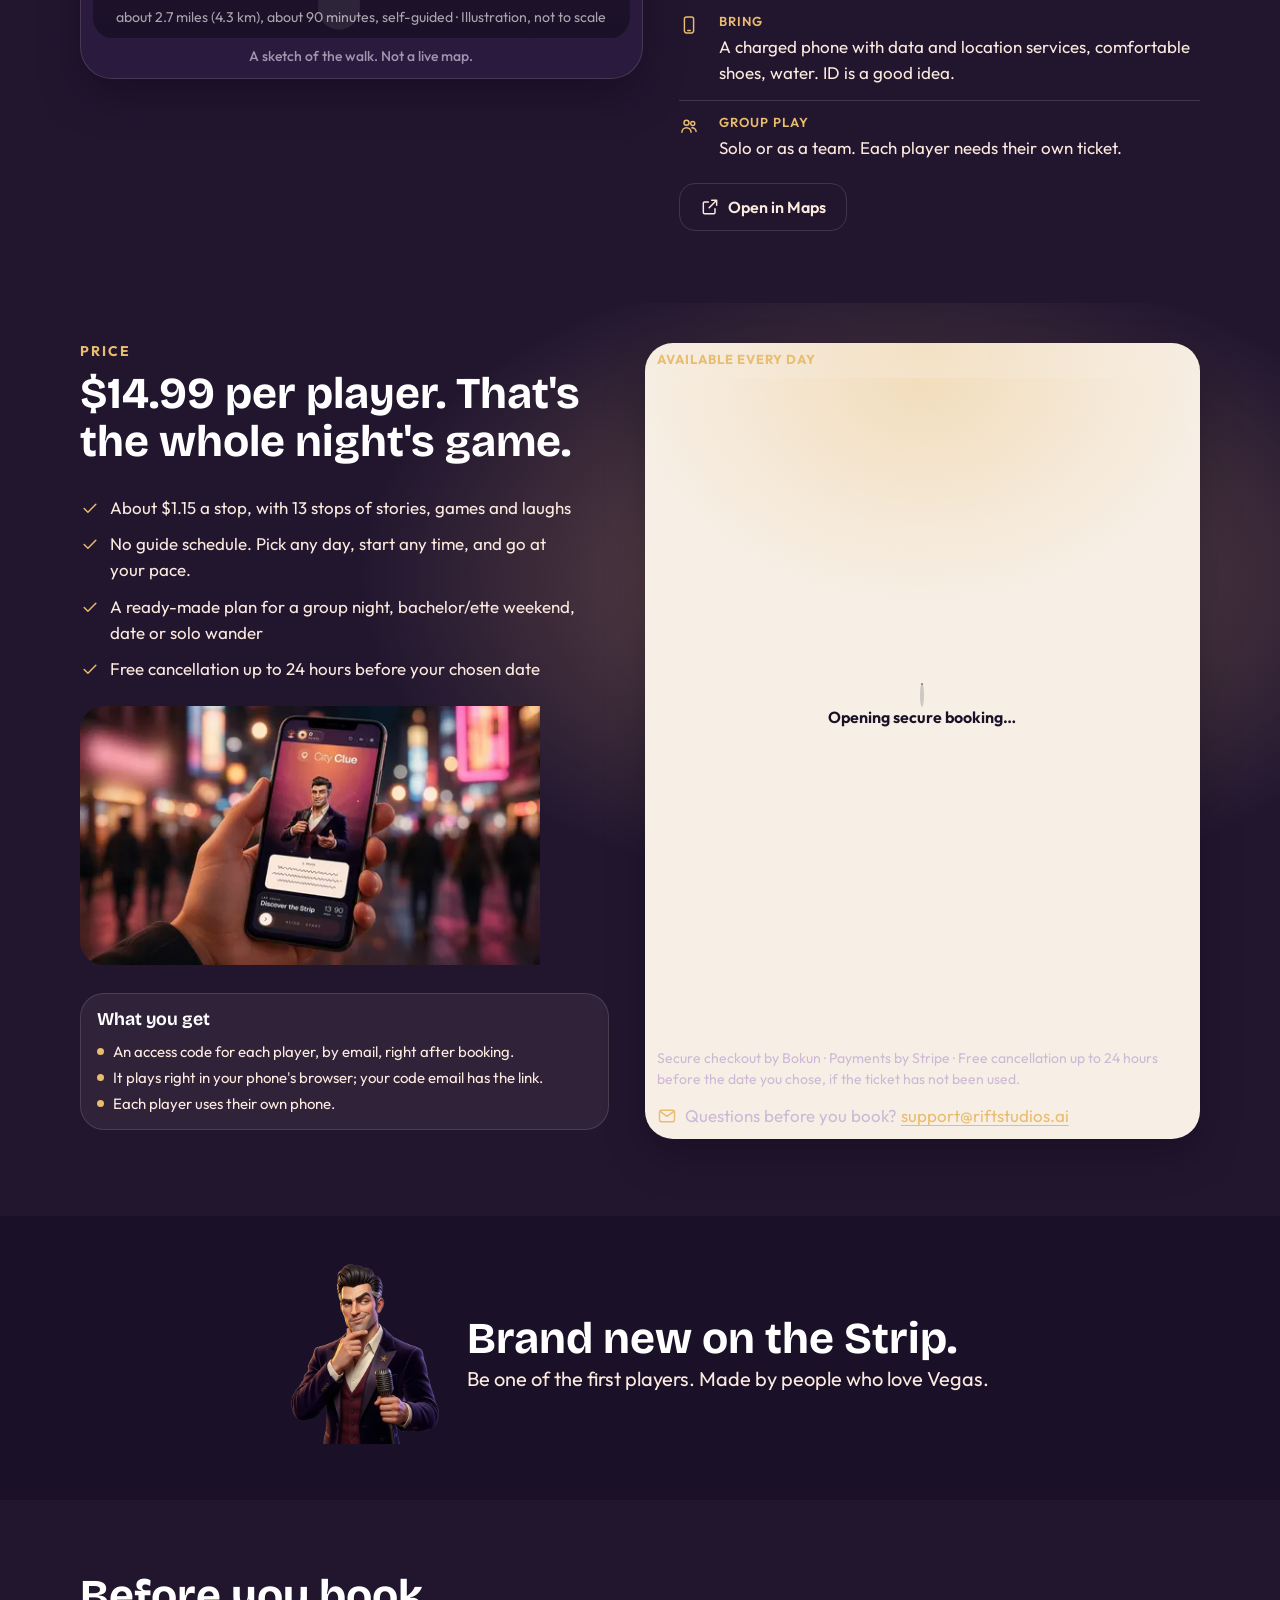
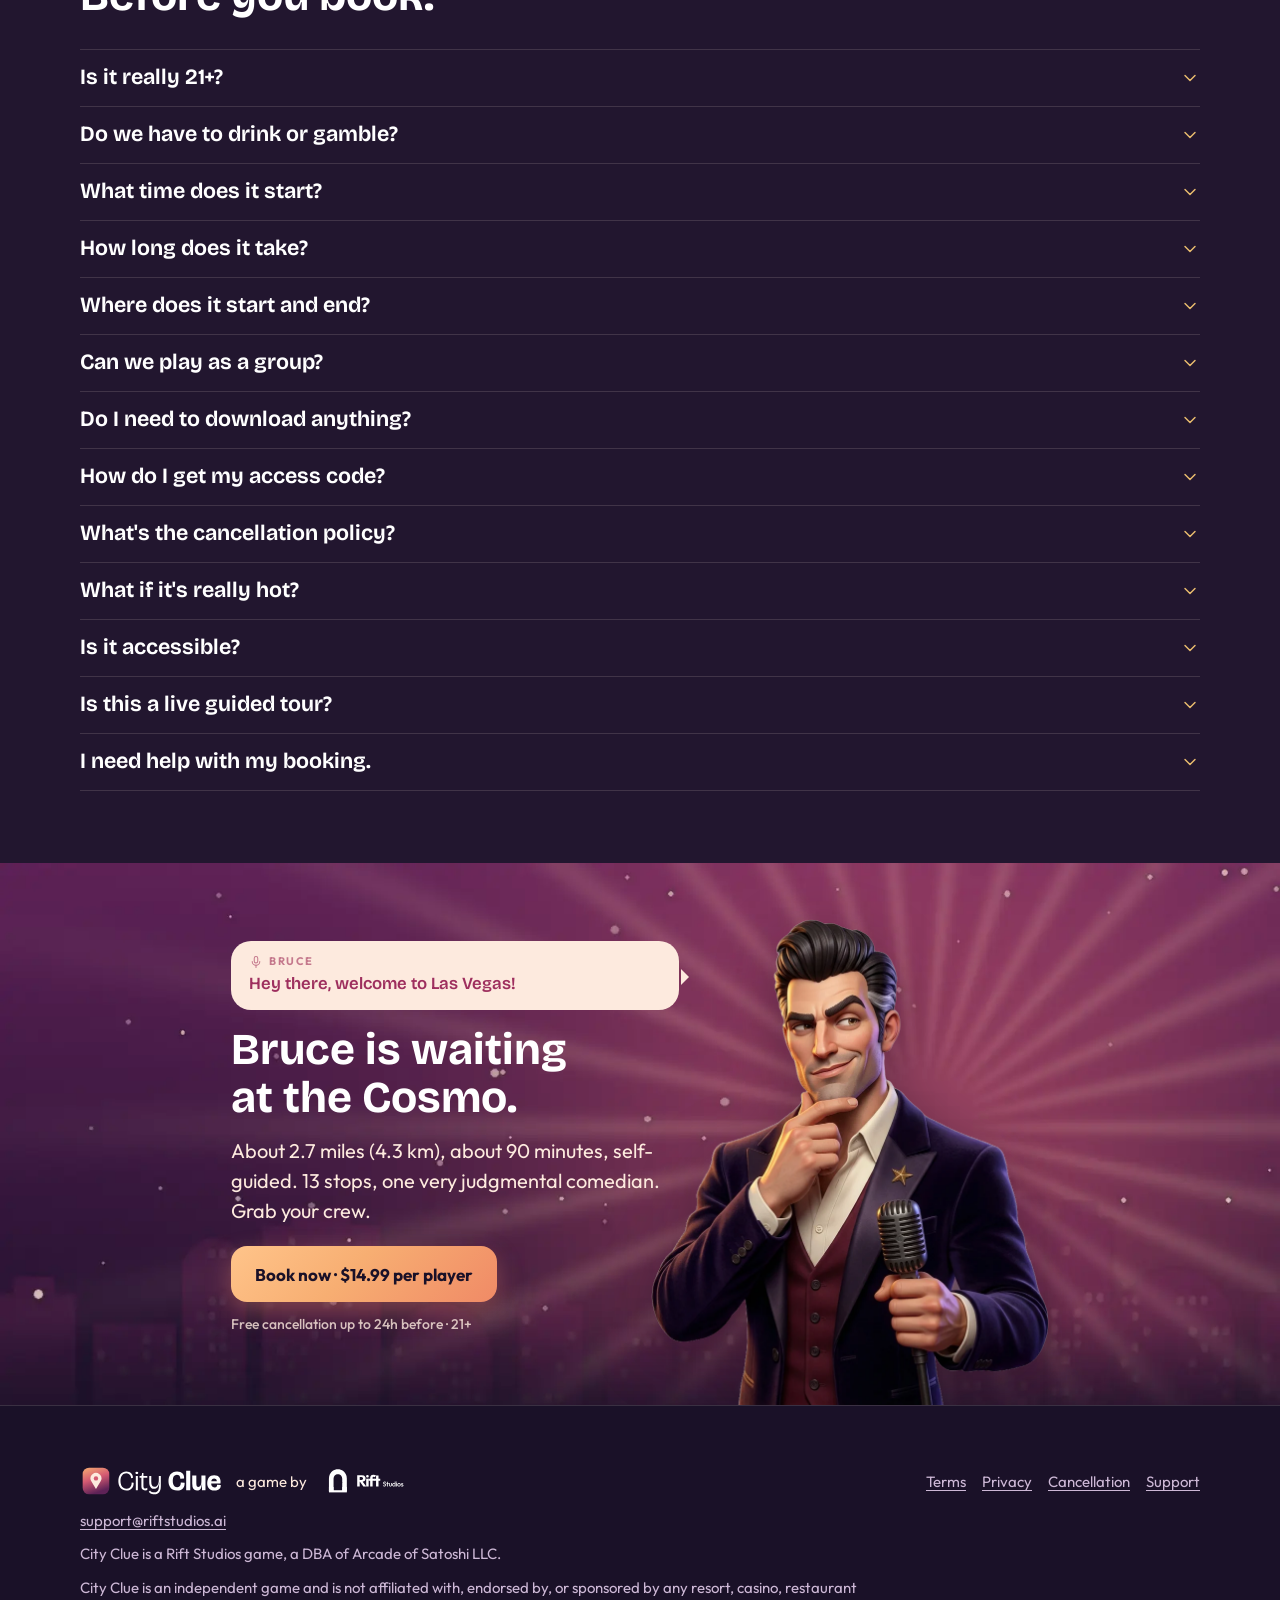
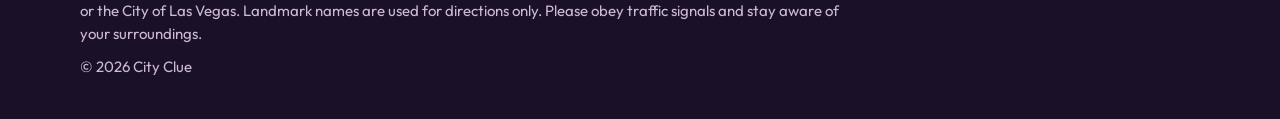
==== commit 41e3b2bc: "Merge main into the legal copy branch. Keep the short hero chips in the booking order and keep the l" ====
--- a/index.html
+++ b/index.html
@@ -4,7 +4,7 @@
     <meta charset="utf-8">
     <meta name="viewport" content="width=device-width, initial-scale=1, viewport-fit=cover">
     <title>Vegas Strip Scavenger Hunt Game (21+) | City Clue</title>
-    <meta name="description" content="Self-guided Las Vegas Strip walking game for adults. 13 stops, clues &amp; trivia with host Bruce. ~90 min, any time. $14.99, free cancellation.">
+    <meta name="description" content="Las Vegas Strip walking game for adults. 13 stops, clues &amp; trivia with host Bruce. About 2.7 miles (4.3 km), about 90 minutes, self-guided. Any time. $14.99, free cancellation.">
     <meta name="theme-color" content="#1A1128">
     <meta name="referrer" content="strict-origin-when-cross-origin">
     <meta name="format-detection" content="telephone=no">
@@ -18,7 +18,7 @@
     <meta property="og:type" content="website">
     <meta property="og:site_name" content="City Clue">
     <meta property="og:title" content="Vegas Strip Scavenger Hunt Game (21+) | City Clue">
-    <meta property="og:description" content="Self-guided Las Vegas Strip walking game for adults. 13 stops, clues &amp; trivia with host Bruce. ~90 min, any time. $14.99, free cancellation.">
+    <meta property="og:description" content="Las Vegas Strip walking game for adults. 13 stops, clues &amp; trivia with host Bruce. About 2.7 miles (4.3 km), about 90 minutes, self-guided. Any time. $14.99, free cancellation.">
     <meta property="og:url" content="https://cityclue.site/">
     <meta property="og:image" content="https://cityclue.site/img/og/og-1200x630.jpg">
     <meta property="og:image:width" content="1200">
@@ -26,7 +26,7 @@
     <meta property="og:image:alt" content="City Clue: Discover the Strip, a self-guided Las Vegas Strip game for adults 21+, $14.99 per player">
     <meta name="twitter:card" content="summary_large_image">
     <meta name="twitter:title" content="Vegas Strip Scavenger Hunt Game (21+) | City Clue">
-    <meta name="twitter:description" content="Self-guided Las Vegas Strip walking game for adults. 13 stops, clues &amp; trivia with host Bruce. ~90 min, any time. $14.99, free cancellation.">
+    <meta name="twitter:description" content="Las Vegas Strip walking game for adults. 13 stops, clues &amp; trivia with host Bruce. About 2.7 miles (4.3 km), about 90 minutes, self-guided. Any time. $14.99, free cancellation.">
     <meta name="twitter:image" content="https://cityclue.site/img/og/og-1200x630.jpg">
     <meta name="twitter:image:alt" content="City Clue: Discover the Strip, a self-guided Las Vegas Strip game for adults 21+, $14.99 per player">
     <link rel="preload" href="/assets/fonts/bricolage-grotesque-latin.woff2" as="font" type="font/woff2" crossorigin>
@@ -48,7 +48,7 @@
             "@type": "TouristTrip",
             "@id": "https://cityclue.site/#trip",
             "name": "Discover the Strip: Adults Only Vegas Strip Game Tour (21+)",
-            "description": "Self-guided walking game on the Las Vegas Strip with an in-app comedian host, clues, trivia and picture challenges. About 90 minutes, 13 stops, 4.3 km.",
+            "description": "Walking game on the Las Vegas Strip with an in-app comedian host, clues, trivia and picture challenges. About 2.7 miles (4.3 km), about 90 minutes, self-guided. 13 stops.",
             "touristType": "Adults 21+",
             "provider": { "@id": "https://cityclue.site/#org" },
             "itinerary": {
@@ -101,7 +101,7 @@
                 "name": "Is it really 21+?",
                 "acceptedAnswer": {
                   "@type": "Answer",
-                  "text": "Yes. The tour leans into casinos, cocktails and Strip nightlife, so every player must be 21 or older."
+                  "text": "Yes. The game leans into casinos, cocktails and Strip nightlife, so every player must be 21 or older."
                 }
               },
               {
@@ -125,7 +125,7 @@
                 "name": "How long does it take?",
                 "acceptedAnswer": {
                   "@type": "Answer",
-                  "text": "About 90 minutes, including games. The walk is about 2.7 miles (4.3 km)."
+                  "text": "About 2.7 miles (4.3 km), about 90 minutes, self-guided."
                 }
               },
               {
@@ -388,7 +388,7 @@
           <h2 id="route-title">Start at The Cosmopolitan. Finish in sight of it.</h2>
           <div class="route-grid">
             <figure class="route-card">
-              <svg xmlns="http://www.w3.org/2000/svg" viewBox="0 0 720 1000" width="720" height="1000" role="img" aria-labelledby="rt"><title id="rt">Illustrated route along the Las Vegas Strip: start at The Cosmopolitan, pass landmarks including Paris Las Vegas, Caesars Palace area, The LINQ and The Venetian, finish on a pedestrian bridge nearby</title><defs><linearGradient id="bgg" x1="0" y1="0" x2="0" y2="1"><stop offset="0" stop-color="#3A1840"/><stop offset="1" stop-color="#1A1128"/></linearGradient><linearGradient id="pg" x1="0" y1="1" x2="0" y2="0"><stop offset="0" stop-color="#F7AE72"/><stop offset="1" stop-color="#D45A72"/></linearGradient><filter id="glow" x="-50%" y="-50%" width="200%" height="200%"><feGaussianBlur stdDeviation="6"/></filter></defs><rect width="720" height="1000" rx="28" fill="url(#bgg)"/><path d="M330,60 V960" stroke="#FFFFFF" stroke-opacity=".08" stroke-width="56" stroke-linecap="round"/><text x="330" y="88" text-anchor="middle" font-family="Outfit, 'Avenir Next', sans-serif" font-size="16" font-weight="600" letter-spacing="3" fill="#FFFFFF" fill-opacity=".45">LAS VEGAS BLVD</text><path d="M319,830 V146 Q319,134 330,134 Q341,134 341,146 V830 M341,405 H557" stroke="#D45A72" stroke-opacity=".35" stroke-width="10" fill="none" filter="url(#glow)"/><path d="M319,830 V146 Q319,134 330,134 Q341,134 341,146 V830 M341,405 H557" stroke="url(#pg)" stroke-width="5" stroke-dasharray="2 11" stroke-linecap="round" fill="none"/><circle cx="330" cy="150" r="16" fill="#FDEADE" stroke="#1A1128" stroke-width="3"/><path d="M327,158 V146 L330,141 L333,146 V158 M327,149 H333" stroke="#1A1128" stroke-width="2" fill="none" stroke-linecap="round" stroke-linejoin="round"/><text x="364" y="157" text-anchor="start" font-family="Outfit, 'Avenir Next', sans-serif" font-weight="600" font-size="24" fill="#FFFFFF">The Venetian</text><circle cx="330" cy="265" r="16" fill="#FDEADE" stroke="#1A1128" stroke-width="3"/><path d="M326,273 V257 M323,259 H338 M336,259 V265" stroke="#1A1128" stroke-width="2" fill="none" stroke-linecap="round" stroke-linejoin="round"/><text x="296" y="263" text-anchor="end" font-family="Outfit, 'Avenir Next', sans-serif" font-weight="600" font-size="24" fill="#FFFFFF">Former Mirage site</text><text x="296" y="285" text-anchor="end" font-family="Outfit, 'Avenir Next', sans-serif" font-size="19" fill="#FFFFFF" fill-opacity=".72">(future Hard Rock)</text><circle cx="330" cy="372" r="16" fill="#FDEADE" stroke="#1A1128" stroke-width="3"/><path d="M330,380 V369 M326,369 H334 L333,364 H327 Z" stroke="#1A1128" stroke-width="2" fill="none" stroke-linecap="round" stroke-linejoin="round"/><text x="364" y="379" text-anchor="start" font-family="Outfit, 'Avenir Next', sans-serif" font-weight="600" font-size="24" fill="#FFFFFF">The LINQ Promenade</text><circle cx="330" cy="470" r="16" fill="#FDEADE" stroke="#1A1128" stroke-width="3"/><path d="M330,478 Q331,470 330,466 M330,466 Q325,462 322,468 M330,466 Q335,462 338,468 M330,466 Q329,461 326,460 M330,466 Q332,461 335,460" stroke="#1A1128" stroke-width="2" fill="none" stroke-linecap="round" stroke-linejoin="round"/><text x="364" y="477" text-anchor="start" font-family="Outfit, 'Avenir Next', sans-serif" font-weight="600" font-size="24" fill="#FFFFFF">Flamingo</text><circle cx="330" cy="545" r="16" fill="#FDEADE" stroke="#1A1128" stroke-width="3"/><path d="M323,539 H337 M323,552 H337 M326,539 V552 M330,539 V552 M334,539 V552" stroke="#1A1128" stroke-width="2" fill="none" stroke-linecap="round" stroke-linejoin="round"/><text x="296" y="552" text-anchor="end" font-family="Outfit, 'Avenir Next', sans-serif" font-weight="600" font-size="24" fill="#FFFFFF">Caesars Palace area</text><circle cx="330" cy="625" r="16" fill="#FDEADE" stroke="#1A1128" stroke-width="3"/><path d="M324,622 H336 L335,633 H325 Z M327,622 V620 a3,3 0 0 1 6,0 V622" stroke="#1A1128" stroke-width="2" fill="none" stroke-linecap="round" stroke-linejoin="round"/><text x="364" y="632" text-anchor="start" font-family="Outfit, 'Avenir Next', sans-serif" font-weight="600" font-size="24" fill="#FFFFFF">Grand Bazaar Shops</text><circle cx="330" cy="715" r="16" fill="#FDEADE" stroke="#1A1128" stroke-width="3"/><path d="M324,723 L330,706 L336,723 M326.5,716 H333.5" stroke="#1A1128" stroke-width="2" fill="none" stroke-linecap="round" stroke-linejoin="round"/><text x="364" y="713" text-anchor="start" font-family="Outfit, 'Avenir Next', sans-serif" font-weight="600" font-size="24" fill="#FFFFFF">Paris Las Vegas</text><text x="364" y="735" text-anchor="start" font-family="Outfit, 'Avenir Next', sans-serif" font-size="19" fill="#FFFFFF" fill-opacity=".72">&amp; the Eiffel Tower</text><circle cx="575" cy="405" r="16" fill="#FDEADE" stroke="#1A1128" stroke-width="3"/><circle cx="575" cy="404" r="7" stroke="#1A1128" stroke-width="2" fill="none" stroke-linecap="round" stroke-linejoin="round"/><path d="M575,397 V411 M568,404 H582 M570,413 L575,411 L580,413" stroke="#1A1128" stroke-width="2" fill="none" stroke-linecap="round" stroke-linejoin="round"/><text x="575" y="447" text-anchor="middle" font-family="Outfit, 'Avenir Next', sans-serif" font-weight="600" font-size="24" fill="#FFFFFF">High Roller</text><path d="M303.43,808.76 A17.00,17.00 0 1 1 332.57,808.76 L318.00,833.00 Z" fill="#F7AE72" stroke="#1A1128" stroke-width="3"/><circle cx="318.0" cy="800.0" r="6.8" fill="#1A1128"/><path d="M483.43,848.76 A17.00,17.00 0 1 1 512.57,848.76 L498.00,873.00 Z" fill="#E9BC6E" stroke="#1A1128" stroke-width="3"/><circle cx="498.0" cy="840.0" r="6.8" fill="#1A1128"/><text x="286" y="792" text-anchor="end" font-family="Outfit, 'Avenir Next', sans-serif" font-weight="700" font-size="18" letter-spacing="2.2" fill="#F7AE72">START</text><text x="286" y="820" text-anchor="end" font-family="'Bricolage Grotesque', Outfit, sans-serif" font-weight="700" font-size="26" fill="#FFFFFF">The Cosmopolitan</text><text x="524" y="828" font-family="Outfit, 'Avenir Next', sans-serif" font-weight="700" font-size="18" letter-spacing="2.2" fill="#E9BC6E">FINISH</text><text x="524" y="856" font-family="'Bricolage Grotesque', Outfit, sans-serif" font-weight="700" font-size="22" fill="#FFFFFF">Pedestrian bridge</text><text x="524" y="882" font-family="'Bricolage Grotesque', Outfit, sans-serif" font-weight="700" font-size="22" fill="#FFFFFF">nearby</text><g transform="translate(650,84)"><circle r="24" fill="none" stroke="#FFFFFF" stroke-opacity=".3" stroke-width="2"/><path d="M0,-14 L7,6 L0,2 L-7,6 Z" fill="#FDEADE"/><text y="46" text-anchor="middle" font-family="Outfit, 'Avenir Next', sans-serif" font-size="17" font-weight="600" fill="#FFFFFF" fill-opacity=".6">N</text></g><text x="360.0" y="978" text-anchor="middle" font-family="Outfit, 'Avenir Next', sans-serif" font-size="19" fill="#FFFFFF" fill-opacity=".62">~4.3 km / 2.7 mi · ~90 min with games · Illustration, not to scale</text></svg>
+              <svg xmlns="http://www.w3.org/2000/svg" viewBox="0 0 720 1000" width="720" height="1000" role="img" aria-labelledby="rt"><title id="rt">Illustrated route along the Las Vegas Strip: start at The Cosmopolitan, pass landmarks including Paris Las Vegas, Caesars Palace area, The LINQ and The Venetian, finish on a pedestrian bridge nearby</title><defs><linearGradient id="bgg" x1="0" y1="0" x2="0" y2="1"><stop offset="0" stop-color="#3A1840"/><stop offset="1" stop-color="#1A1128"/></linearGradient><linearGradient id="pg" x1="0" y1="1" x2="0" y2="0"><stop offset="0" stop-color="#F7AE72"/><stop offset="1" stop-color="#D45A72"/></linearGradient><filter id="glow" x="-50%" y="-50%" width="200%" height="200%"><feGaussianBlur stdDeviation="6"/></filter></defs><rect width="720" height="1000" rx="28" fill="url(#bgg)"/><path d="M330,60 V960" stroke="#FFFFFF" stroke-opacity=".08" stroke-width="56" stroke-linecap="round"/><text x="330" y="88" text-anchor="middle" font-family="Outfit, 'Avenir Next', sans-serif" font-size="16" font-weight="600" letter-spacing="3" fill="#FFFFFF" fill-opacity=".45">LAS VEGAS BLVD</text><path d="M319,830 V146 Q319,134 330,134 Q341,134 341,146 V830 M341,405 H557" stroke="#D45A72" stroke-opacity=".35" stroke-width="10" fill="none" filter="url(#glow)"/><path d="M319,830 V146 Q319,134 330,134 Q341,134 341,146 V830 M341,405 H557" stroke="url(#pg)" stroke-width="5" stroke-dasharray="2 11" stroke-linecap="round" fill="none"/><circle cx="330" cy="150" r="16" fill="#FDEADE" stroke="#1A1128" stroke-width="3"/><path d="M327,158 V146 L330,141 L333,146 V158 M327,149 H333" stroke="#1A1128" stroke-width="2" fill="none" stroke-linecap="round" stroke-linejoin="round"/><text x="364" y="157" text-anchor="start" font-family="Outfit, 'Avenir Next', sans-serif" font-weight="600" font-size="24" fill="#FFFFFF">The Venetian</text><circle cx="330" cy="265" r="16" fill="#FDEADE" stroke="#1A1128" stroke-width="3"/><path d="M326,273 V257 M323,259 H338 M336,259 V265" stroke="#1A1128" stroke-width="2" fill="none" stroke-linecap="round" stroke-linejoin="round"/><text x="296" y="263" text-anchor="end" font-family="Outfit, 'Avenir Next', sans-serif" font-weight="600" font-size="24" fill="#FFFFFF">Former Mirage site</text><text x="296" y="285" text-anchor="end" font-family="Outfit, 'Avenir Next', sans-serif" font-size="19" fill="#FFFFFF" fill-opacity=".72">(future Hard Rock)</text><circle cx="330" cy="372" r="16" fill="#FDEADE" stroke="#1A1128" stroke-width="3"/><path d="M330,380 V369 M326,369 H334 L333,364 H327 Z" stroke="#1A1128" stroke-width="2" fill="none" stroke-linecap="round" stroke-linejoin="round"/><text x="364" y="379" text-anchor="start" font-family="Outfit, 'Avenir Next', sans-serif" font-weight="600" font-size="24" fill="#FFFFFF">The LINQ Promenade</text><circle cx="330" cy="470" r="16" fill="#FDEADE" stroke="#1A1128" stroke-width="3"/><path d="M330,478 Q331,470 330,466 M330,466 Q325,462 322,468 M330,466 Q335,462 338,468 M330,466 Q329,461 326,460 M330,466 Q332,461 335,460" stroke="#1A1128" stroke-width="2" fill="none" stroke-linecap="round" stroke-linejoin="round"/><text x="364" y="477" text-anchor="start" font-family="Outfit, 'Avenir Next', sans-serif" font-weight="600" font-size="24" fill="#FFFFFF">Flamingo</text><circle cx="330" cy="545" r="16" fill="#FDEADE" stroke="#1A1128" stroke-width="3"/><path d="M323,539 H337 M323,552 H337 M326,539 V552 M330,539 V552 M334,539 V552" stroke="#1A1128" stroke-width="2" fill="none" stroke-linecap="round" stroke-linejoin="round"/><text x="296" y="552" text-anchor="end" font-family="Outfit, 'Avenir Next', sans-serif" font-weight="600" font-size="24" fill="#FFFFFF">Caesars Palace area</text><circle cx="330" cy="625" r="16" fill="#FDEADE" stroke="#1A1128" stroke-width="3"/><path d="M324,622 H336 L335,633 H325 Z M327,622 V620 a3,3 0 0 1 6,0 V622" stroke="#1A1128" stroke-width="2" fill="none" stroke-linecap="round" stroke-linejoin="round"/><text x="364" y="632" text-anchor="start" font-family="Outfit, 'Avenir Next', sans-serif" font-weight="600" font-size="24" fill="#FFFFFF">Grand Bazaar Shops</text><circle cx="330" cy="715" r="16" fill="#FDEADE" stroke="#1A1128" stroke-width="3"/><path d="M324,723 L330,706 L336,723 M326.5,716 H333.5" stroke="#1A1128" stroke-width="2" fill="none" stroke-linecap="round" stroke-linejoin="round"/><text x="364" y="713" text-anchor="start" font-family="Outfit, 'Avenir Next', sans-serif" font-weight="600" font-size="24" fill="#FFFFFF">Paris Las Vegas</text><text x="364" y="735" text-anchor="start" font-family="Outfit, 'Avenir Next', sans-serif" font-size="19" fill="#FFFFFF" fill-opacity=".72">&amp; the Eiffel Tower</text><circle cx="575" cy="405" r="16" fill="#FDEADE" stroke="#1A1128" stroke-width="3"/><circle cx="575" cy="404" r="7" stroke="#1A1128" stroke-width="2" fill="none" stroke-linecap="round" stroke-linejoin="round"/><path d="M575,397 V411 M568,404 H582 M570,413 L575,411 L580,413" stroke="#1A1128" stroke-width="2" fill="none" stroke-linecap="round" stroke-linejoin="round"/><text x="575" y="447" text-anchor="middle" font-family="Outfit, 'Avenir Next', sans-serif" font-weight="600" font-size="24" fill="#FFFFFF">High Roller</text><path d="M303.43,808.76 A17.00,17.00 0 1 1 332.57,808.76 L318.00,833.00 Z" fill="#F7AE72" stroke="#1A1128" stroke-width="3"/><circle cx="318.0" cy="800.0" r="6.8" fill="#1A1128"/><path d="M483.43,848.76 A17.00,17.00 0 1 1 512.57,848.76 L498.00,873.00 Z" fill="#E9BC6E" stroke="#1A1128" stroke-width="3"/><circle cx="498.0" cy="840.0" r="6.8" fill="#1A1128"/><text x="286" y="792" text-anchor="end" font-family="Outfit, 'Avenir Next', sans-serif" font-weight="700" font-size="18" letter-spacing="2.2" fill="#F7AE72">START</text><text x="286" y="820" text-anchor="end" font-family="'Bricolage Grotesque', Outfit, sans-serif" font-weight="700" font-size="26" fill="#FFFFFF">The Cosmopolitan</text><text x="524" y="828" font-family="Outfit, 'Avenir Next', sans-serif" font-weight="700" font-size="18" letter-spacing="2.2" fill="#E9BC6E">FINISH</text><text x="524" y="856" font-family="'Bricolage Grotesque', Outfit, sans-serif" font-weight="700" font-size="22" fill="#FFFFFF">Pedestrian bridge</text><text x="524" y="882" font-family="'Bricolage Grotesque', Outfit, sans-serif" font-weight="700" font-size="22" fill="#FFFFFF">nearby</text><g transform="translate(650,84)"><circle r="24" fill="none" stroke="#FFFFFF" stroke-opacity=".3" stroke-width="2"/><path d="M0,-14 L7,6 L0,2 L-7,6 Z" fill="#FDEADE"/><text y="46" text-anchor="middle" font-family="Outfit, 'Avenir Next', sans-serif" font-size="17" font-weight="600" fill="#FFFFFF" fill-opacity=".6">N</text></g><text x="360.0" y="978" text-anchor="middle" font-family="Outfit, 'Avenir Next', sans-serif" font-size="19" fill="#FFFFFF" fill-opacity=".62">about 2.7 miles (4.3 km), about 90 minutes, self-guided · Illustration, not to scale</text></svg>
               <figcaption class="figure-caption">A sketch of the walk. Not a live map.</figcaption>
             </figure>
             <div class="route-copy">
@@ -413,7 +413,7 @@
                 <div class="fact">
                   <svg class="icon" aria-hidden="true"><use href="#i-walk"></use></svg>
                   <dt>Length</dt>
-                  <dd>About 4.3 km / 2.7 mi of easy sidewalk walking. Plan about 90 minutes with games.</dd>
+                  <dd>About 2.7 miles (4.3 km), about 90 minutes, self-guided.</dd>
                 </div>
                 <div class="fact">
                   <svg class="icon" aria-hidden="true"><use href="#i-clock"></use></svg>
@@ -505,7 +505,7 @@
           <div class="faq-list">
             <div class="faq-item">
               <h3><button type="button" id="faq-button-1" aria-expanded="false" aria-controls="faq-panel-1"><span>Is it really 21+?</span><svg class="icon" aria-hidden="true"><use href="#i-chevron-down"></use></svg></button></h3>
-              <div id="faq-panel-1" role="region" aria-labelledby="faq-button-1" hidden><p>Yes. The tour leans into casinos, cocktails and Strip nightlife, so every player must be 21 or older.</p></div>
+              <div id="faq-panel-1" role="region" aria-labelledby="faq-button-1" hidden><p>Yes. The game leans into casinos, cocktails and Strip nightlife, so every player must be 21 or older.</p></div>
             </div>
             <div class="faq-item">
               <h3><button type="button" id="faq-button-2" aria-expanded="false" aria-controls="faq-panel-2"><span>Do we have to drink or gamble?</span><svg class="icon" aria-hidden="true"><use href="#i-chevron-down"></use></svg></button></h3>
@@ -517,7 +517,7 @@
             </div>
             <div class="faq-item">
               <h3><button type="button" id="faq-button-4" aria-expanded="false" aria-controls="faq-panel-4"><span>How long does it take?</span><svg class="icon" aria-hidden="true"><use href="#i-chevron-down"></use></svg></button></h3>
-              <div id="faq-panel-4" role="region" aria-labelledby="faq-button-4" hidden><p>About 90 minutes, including games. The walk is about 2.7 miles (4.3 km).</p></div>
+              <div id="faq-panel-4" role="region" aria-labelledby="faq-button-4" hidden><p>About 2.7 miles (4.3 km), about 90 minutes, self-guided.</p></div>
             </div>
             <div class="faq-item">
               <h3><button type="button" id="faq-button-5" aria-expanded="false" aria-controls="faq-panel-5"><span>Where does it start and end?</span><svg class="icon" aria-hidden="true"><use href="#i-chevron-down"></use></svg></button></h3>
@@ -577,7 +577,7 @@
           <div class="final-copy">
             <p class="bubble"><span class="bubble-label"><svg class="icon" aria-hidden="true"><use href="#i-mic"></use></svg>BRUCE</span>Hey there, welcome to Las Vegas!</p>
             <h2 id="final-title">Bruce is waiting at the Cosmo.</h2>
-            <p class="lede">13 stops, 90 minutes, one very judgmental comedian. Grab your crew.</p>
+            <p class="lede">About 2.7 miles (4.3 km), about 90 minutes, self-guided. 13 stops, one very judgmental comedian. Grab your crew.</p>
             <div class="cta-row">
               <a class="btn-primary" data-cta="final" href="#book-calendar">Book now · $14.99 per player</a>
               <p class="micro">Free cancellation up to 24h before · 21+</p>
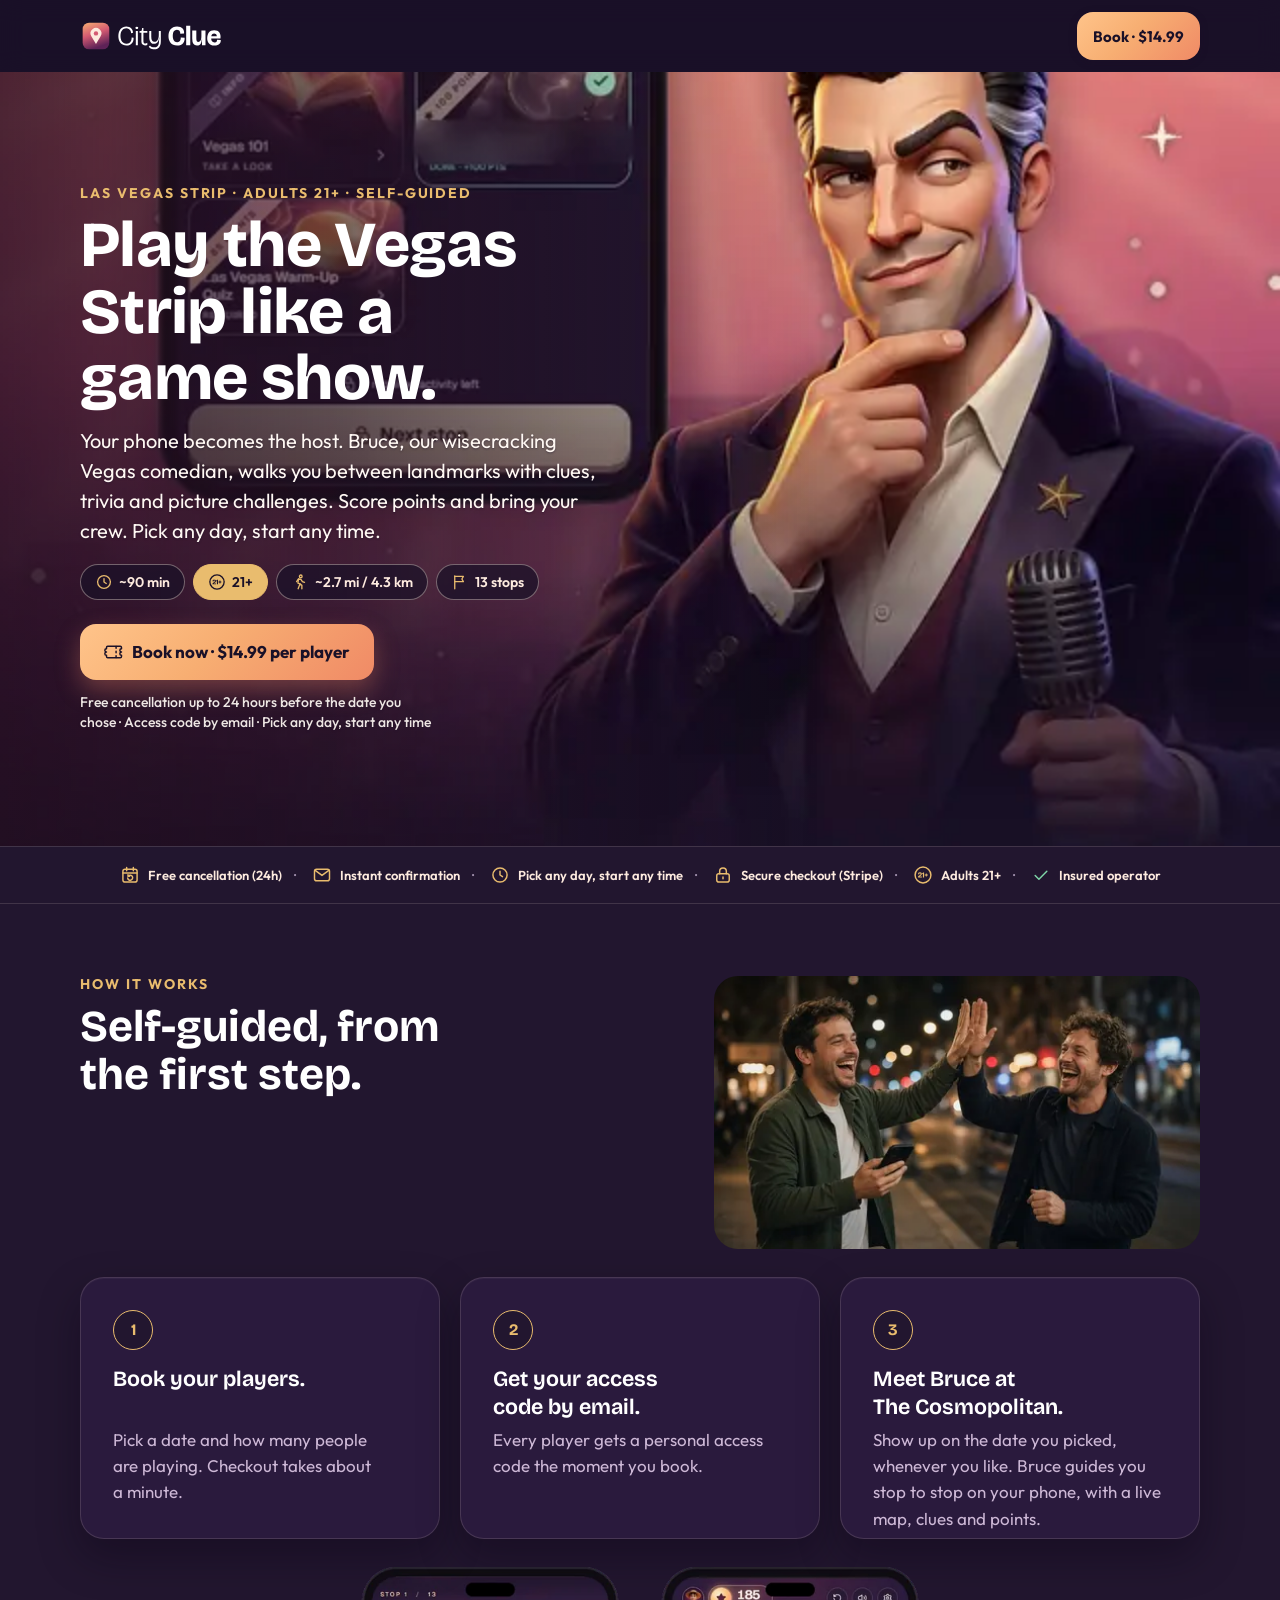
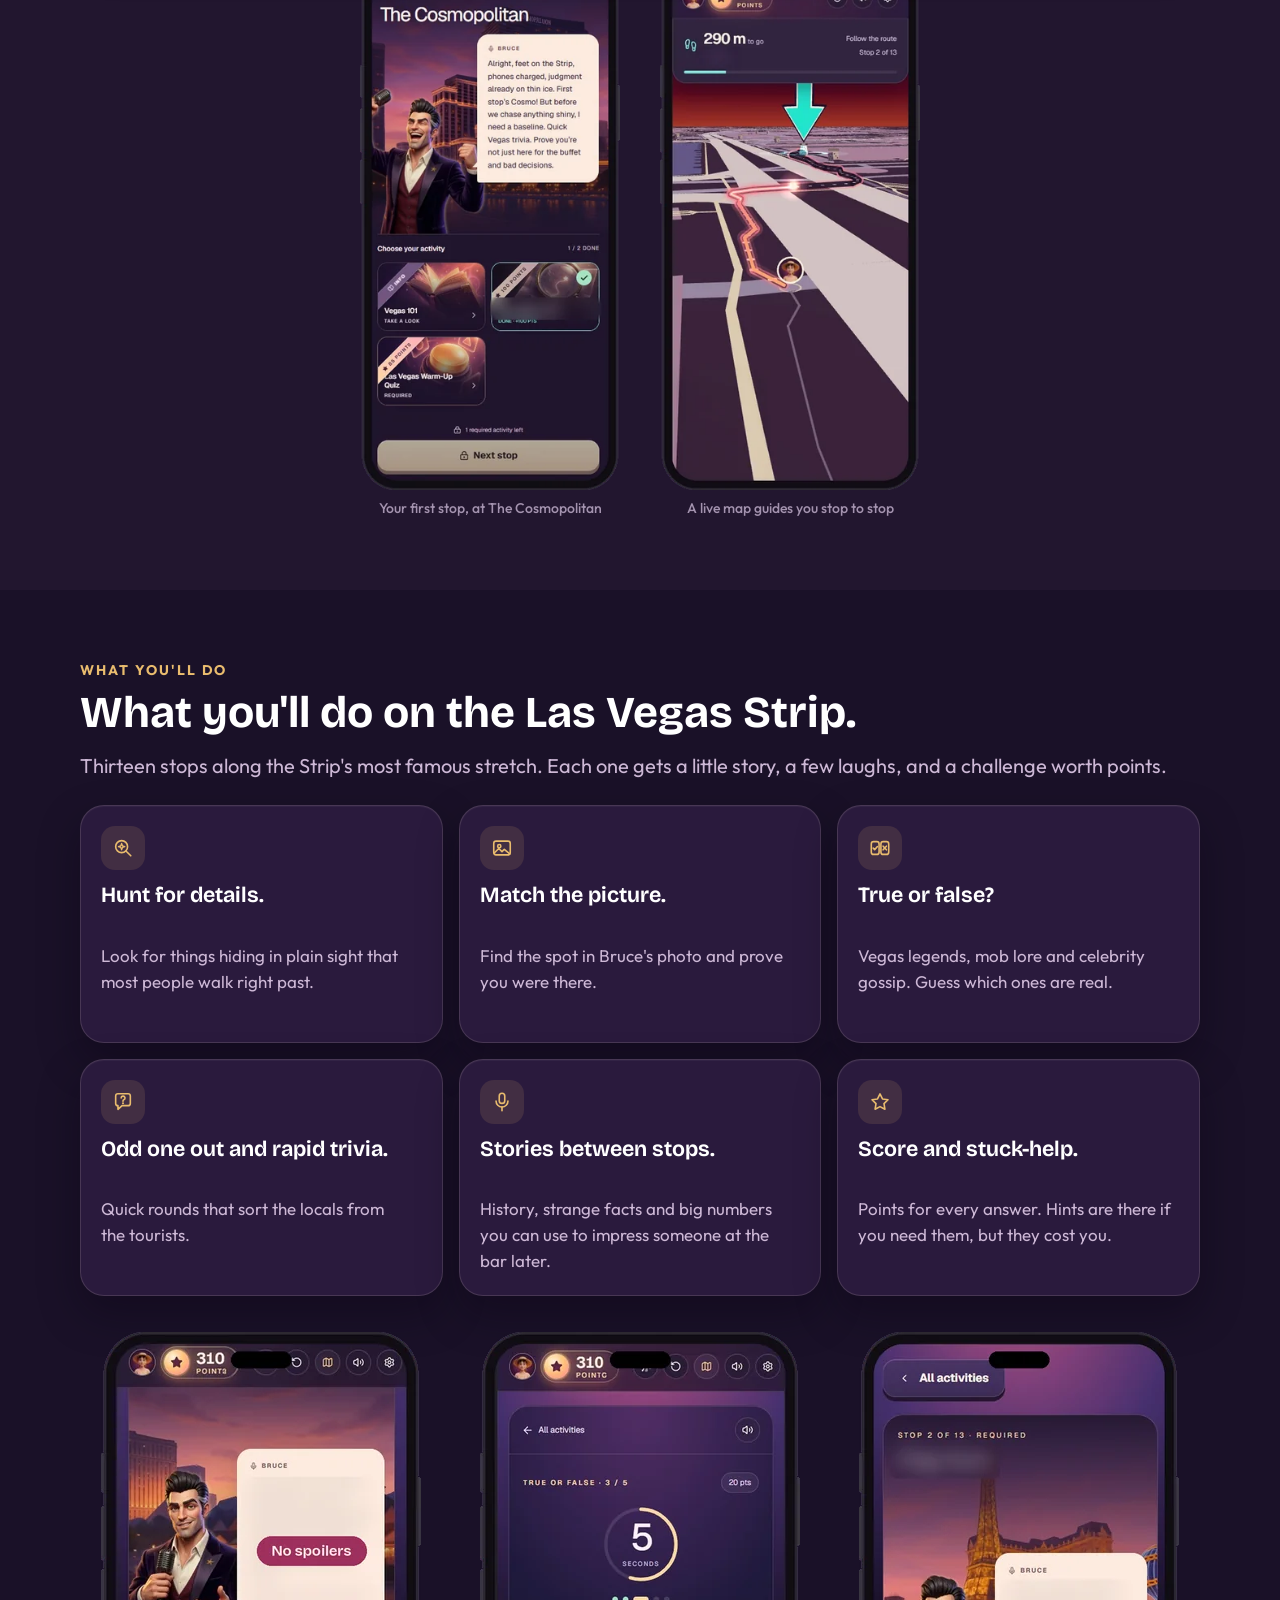
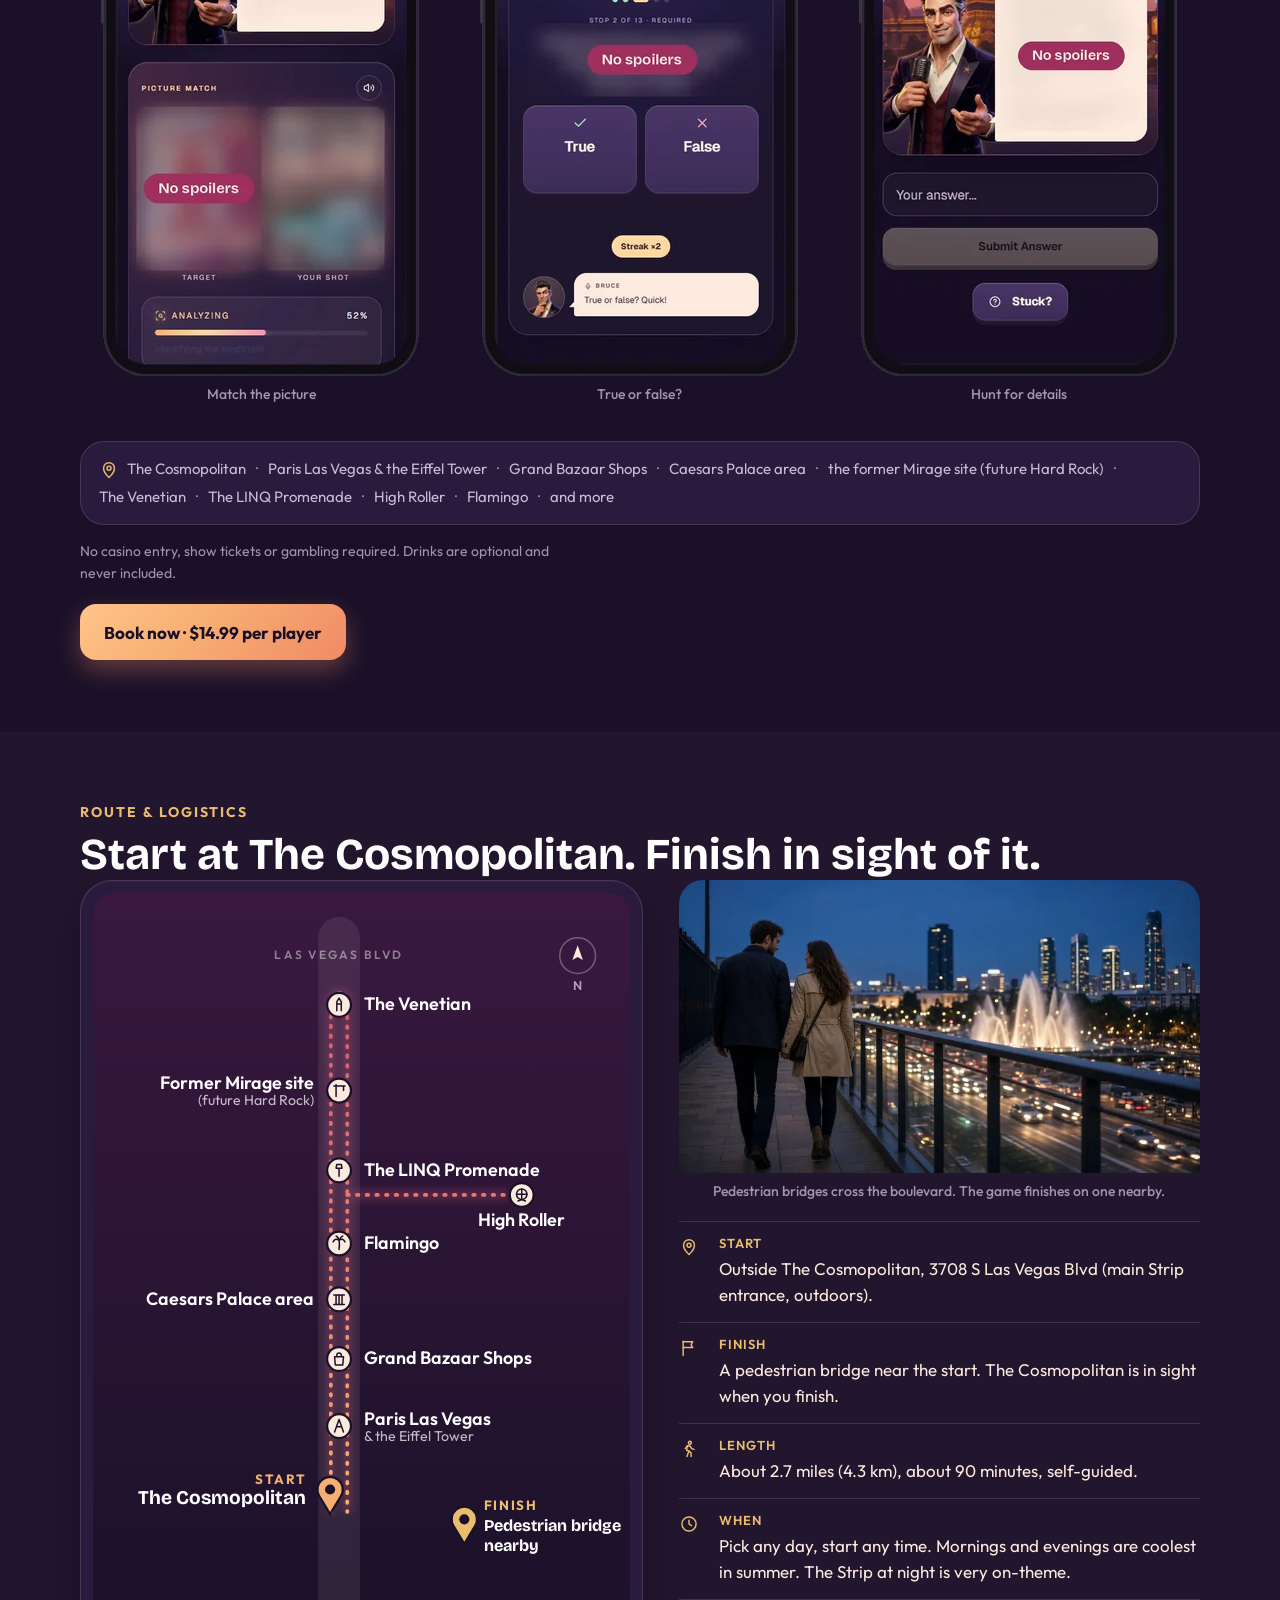
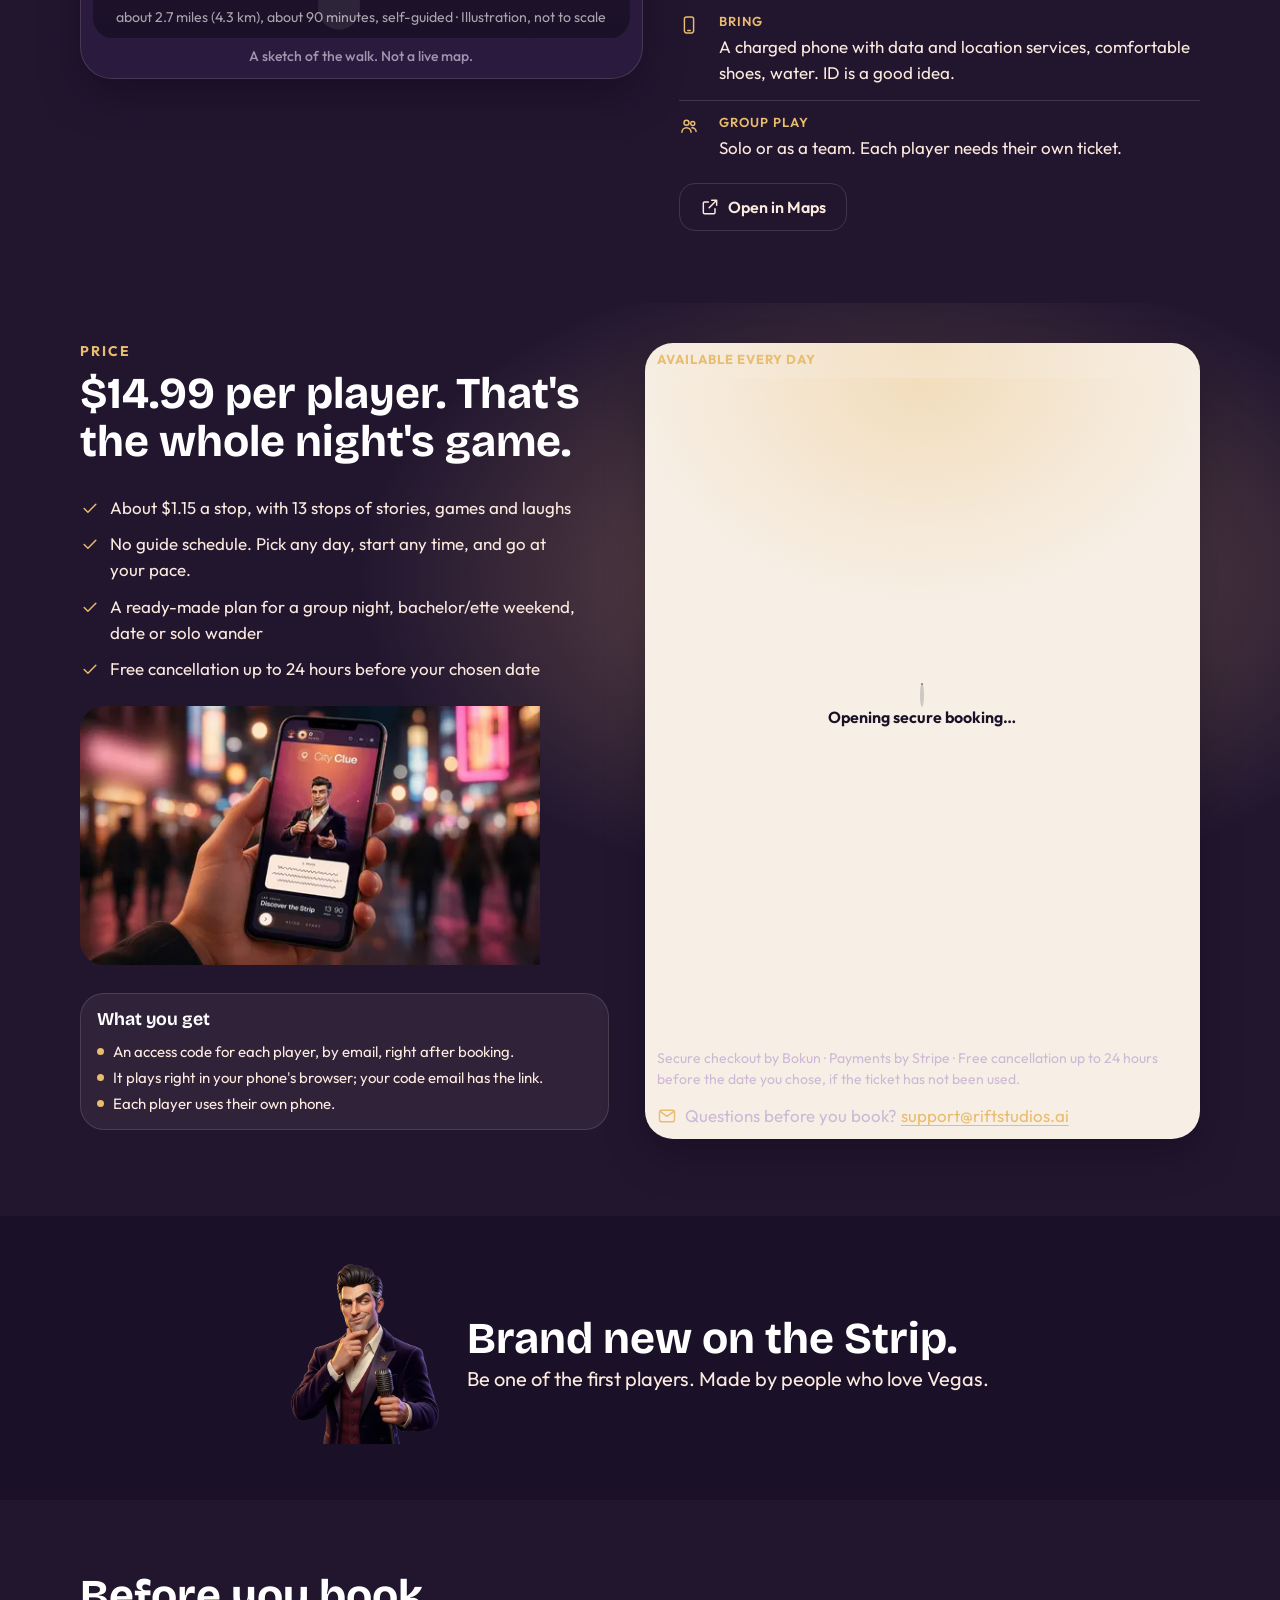
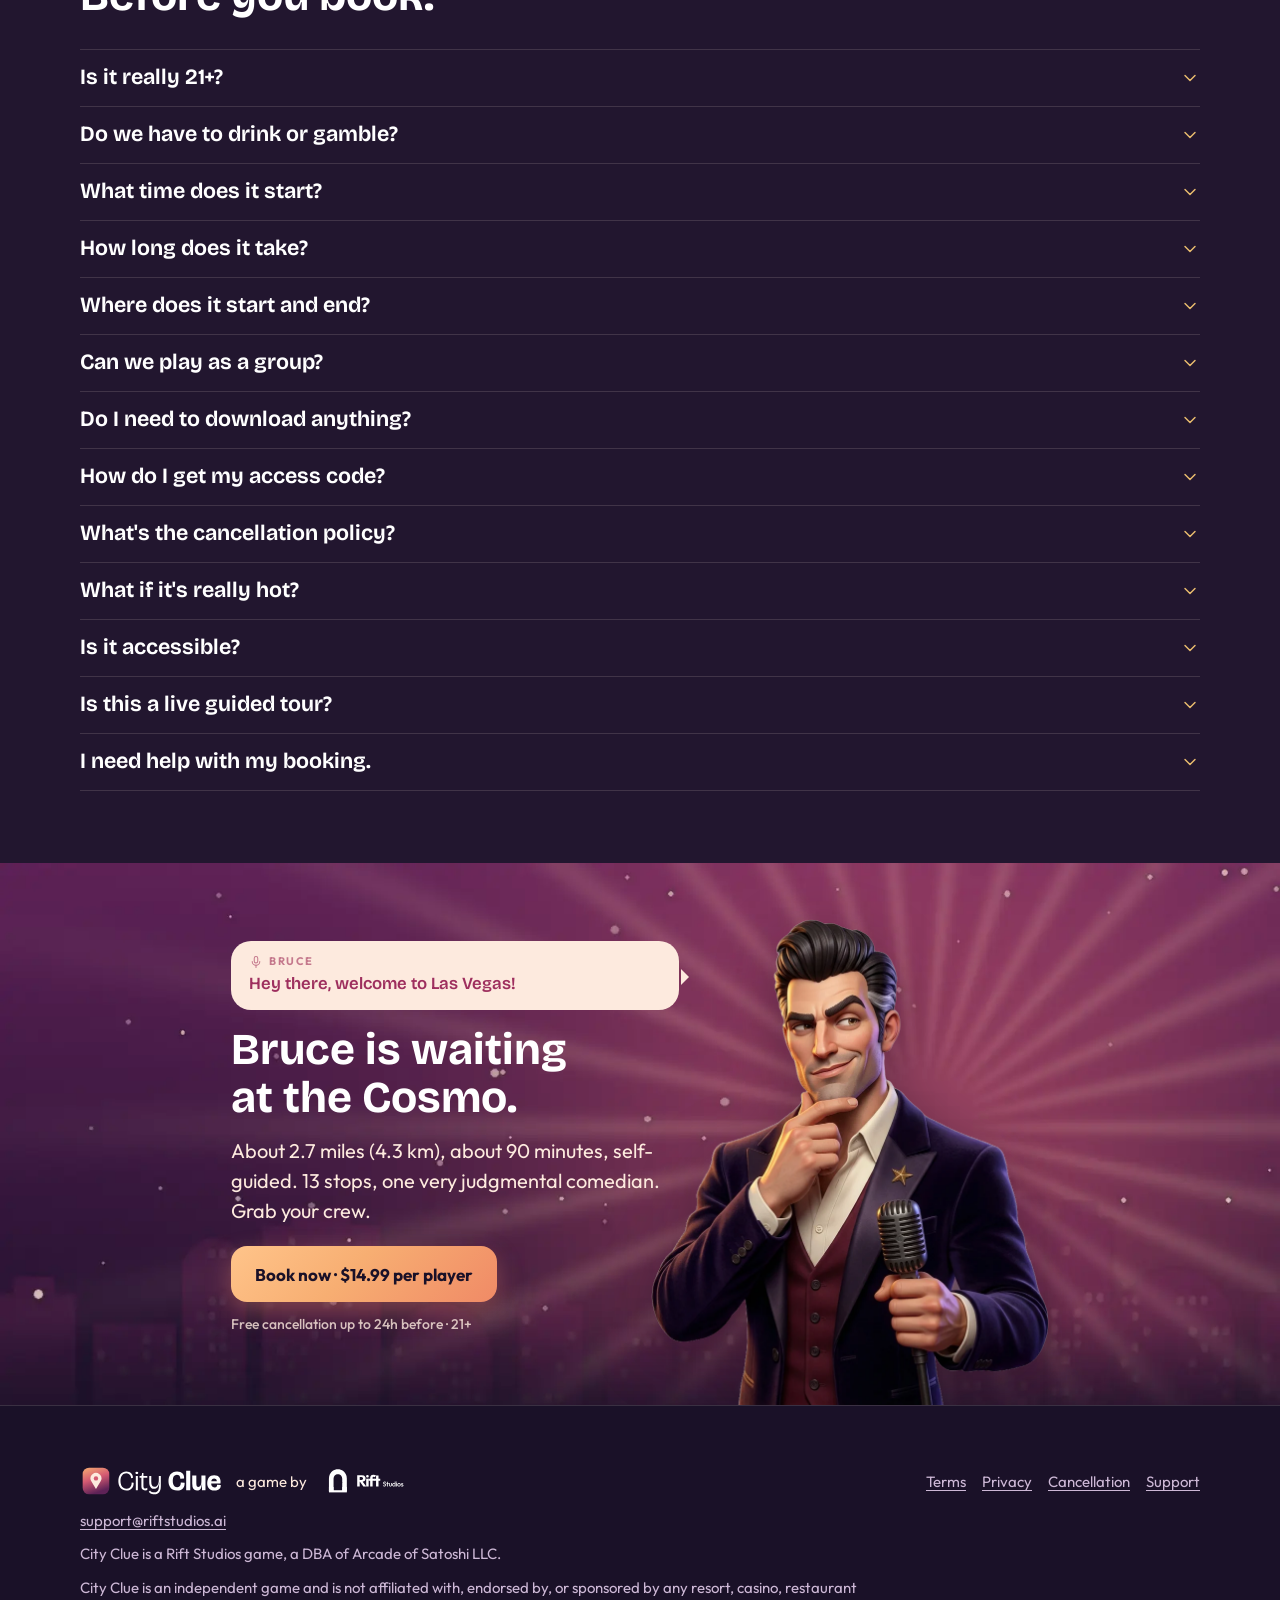
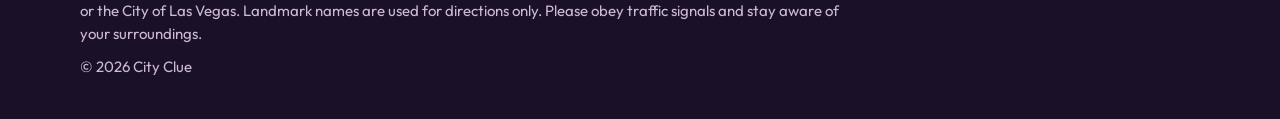
==== commit 601d20e4: "Replace the Product schema with a TouristTrip offer. Drop the merchant-listing product type, keep th" ====
--- a/index.html
+++ b/index.html
@@ -38,19 +38,26 @@
           {
             "@type": "Organization",
             "@id": "https://cityclue.site/#org",
-            "name": "City Clue by Rift Studios",
+            "name": "Rift Studios",
             "legalName": "Arcade of Satoshi LLC",
-            "url": "https://cityclue.site/",
+            "url": "https://cityclue.site",
             "email": "support@riftstudios.ai",
             "logo": "https://cityclue.site/favicon.svg"
           },
           {
             "@type": "TouristTrip",
             "@id": "https://cityclue.site/#trip",
-            "name": "Discover the Strip: Adults Only Vegas Strip Game Tour (21+)",
-            "description": "Walking game on the Las Vegas Strip with an in-app comedian host, clues, trivia and picture challenges. About 2.7 miles (4.3 km), about 90 minutes, self-guided. 13 stops.",
+            "name": "City Clue: Las Vegas Strip Self-Guided Walking Game",
+            "description": "A 21+ self-guided walking game on the Las Vegas Strip by Rift Studios. It starts at The Cosmopolitan of Las Vegas. 13 checkpoints. About 1 hr 30 min and about 2.7 mi / 4.3 km.",
             "touristType": "Adults 21+",
+            "url": "https://cityclue.site/",
+            "image": "https://cityclue.site/img/hero/hero-desktop-1440.jpg",
             "provider": { "@id": "https://cityclue.site/#org" },
+            "tripOrigin": {
+              "@type": "Place",
+              "name": "The Cosmopolitan of Las Vegas",
+              "address": "3708 S Las Vegas Blvd, Las Vegas, NV 89109"
+            },
             "itinerary": {
               "@type": "ItemList",
               "itemListElement": [
@@ -73,24 +80,33 @@
                 }
               ]
             },
-            "offers": { "@id": "https://cityclue.site/#offer" }
-          },
-          {
-            "@type": "Product",
-            "@id": "https://cityclue.site/#product",
-            "name": "Adults Only Vegas Strip Game Tour: Casinos, Cocktails & Clues (21+)",
-            "brand": { "@type": "Brand", "name": "City Clue" },
-            "image": ["https://cityclue.site/img/hero/hero-desktop-1440.jpg"],
-            "description": "One player ticket for City Clue's self-guided Discover the Strip walking game. Pick any day, start any time.",
             "offers": {
               "@type": "Offer",
               "@id": "https://cityclue.site/#offer",
               "price": "14.99",
               "priceCurrency": "USD",
               "availability": "https://schema.org/InStock",
-              "url": "https://cityclue.site/#book",
-              "eligibleCustomerType": "Adults 21+",
-              "seller": { "@id": "https://cityclue.site/#org" }
+              "url": "https://cityclue.site/#book-calendar",
+              "description": "Per player.",
+              "seller": { "@id": "https://cityclue.site/#org" },
+              "priceSpecification": {
+                "@type": "UnitPriceSpecification",
+                "price": "14.99",
+                "priceCurrency": "USD",
+                "referenceQuantity": {
+                  "@type": "QuantitativeValue",
+                  "value": 1,
+                  "unitText": "player"
+                }
+              },
+              "hasMerchantReturnPolicy": {
+                "@type": "MerchantReturnPolicy",
+                "applicableCountry": "US",
+                "merchantReturnLink": "https://cityclue.site/cancellation",
+                "returnFees": "https://schema.org/FreeReturn",
+                "refundType": "https://schema.org/FullRefund",
+                "description": "You can cancel a City Clue ticket for a full refund up to 24 hours before the date you chose, as long as the ticket has not been used."
+              }
             }
           },
           {
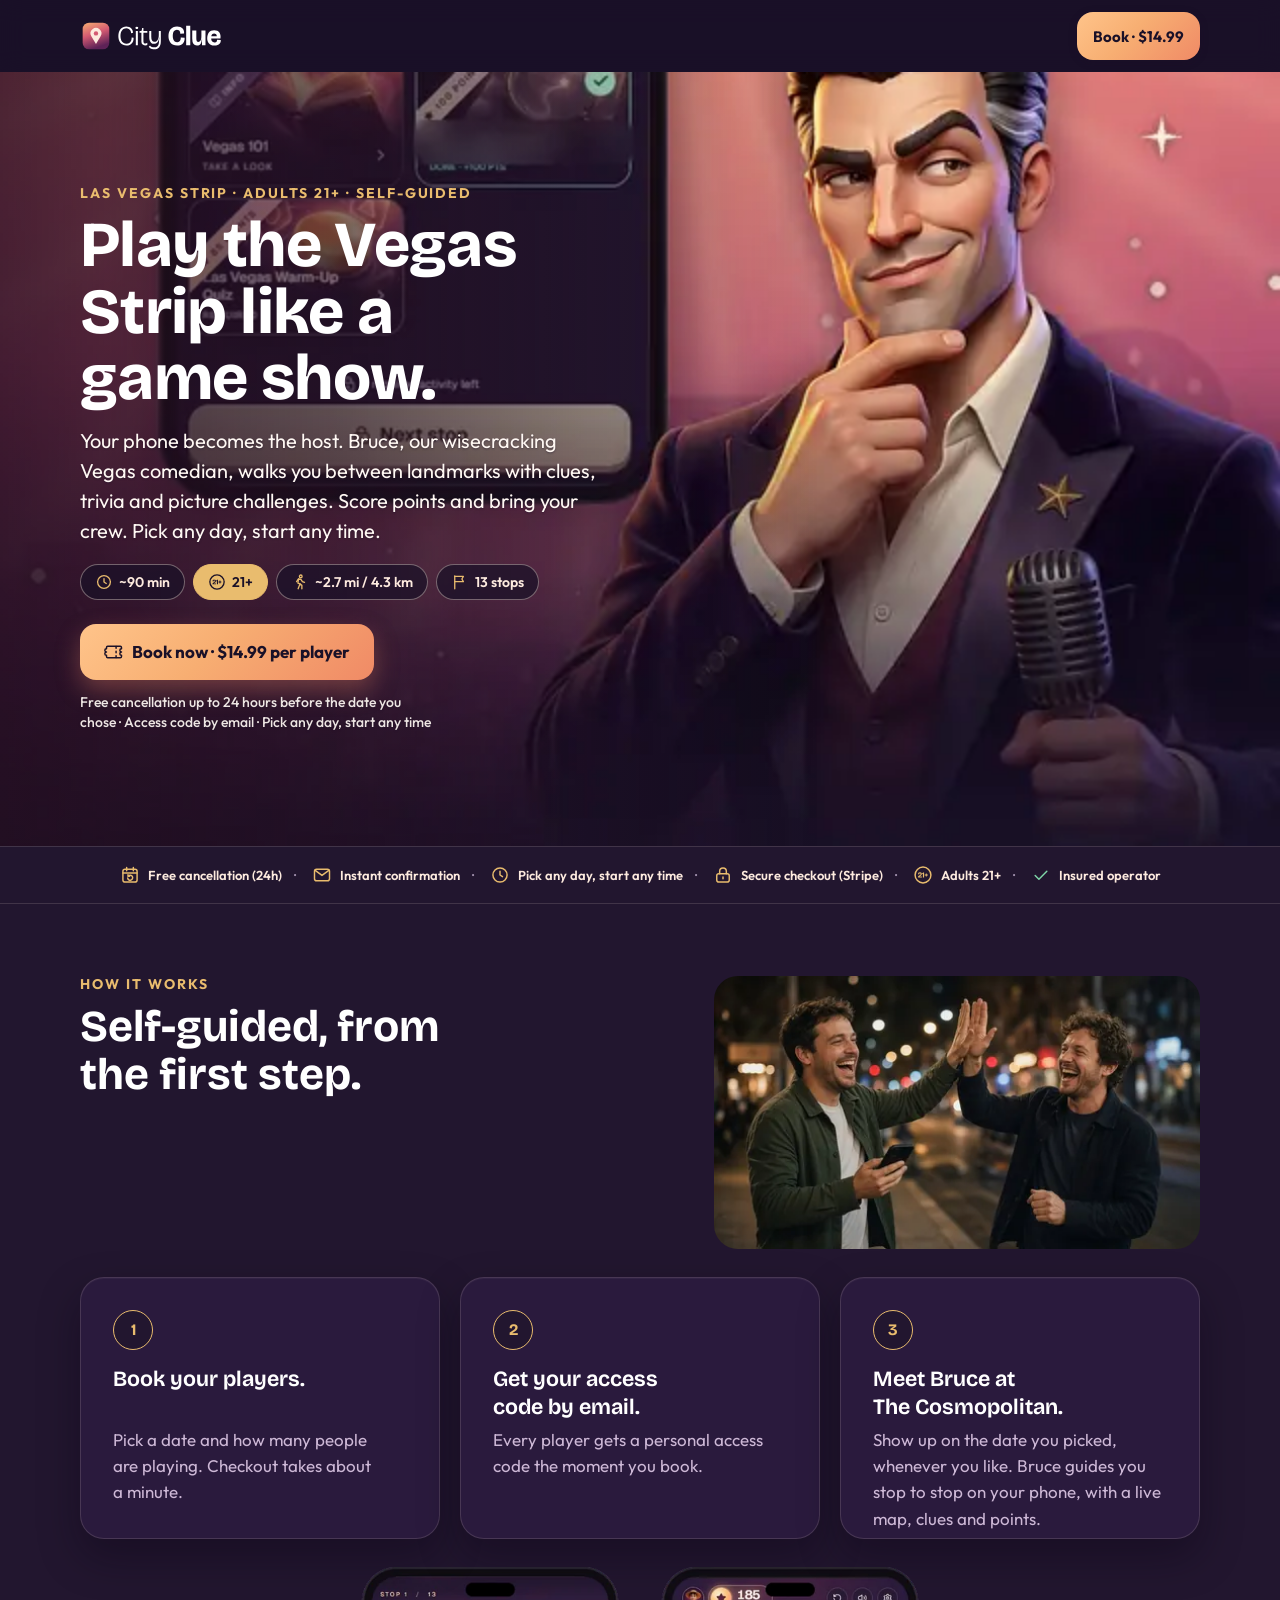
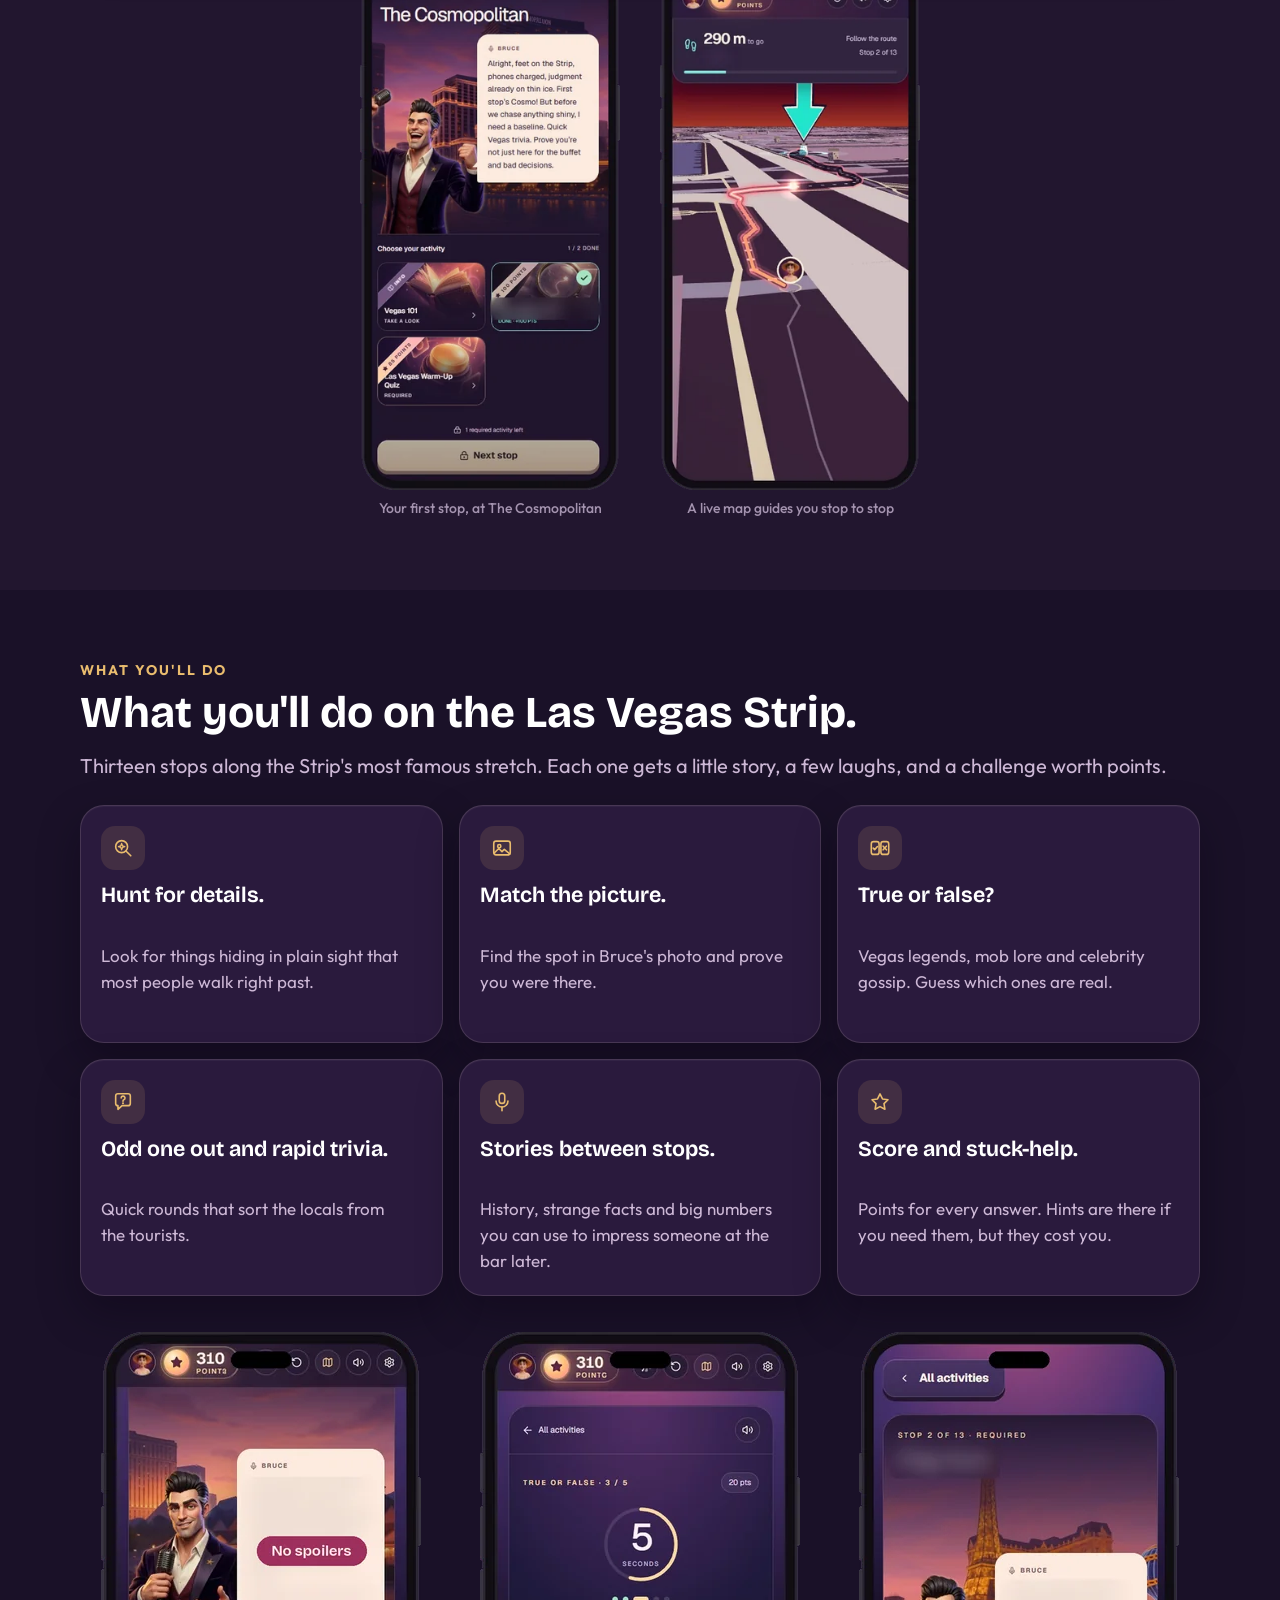
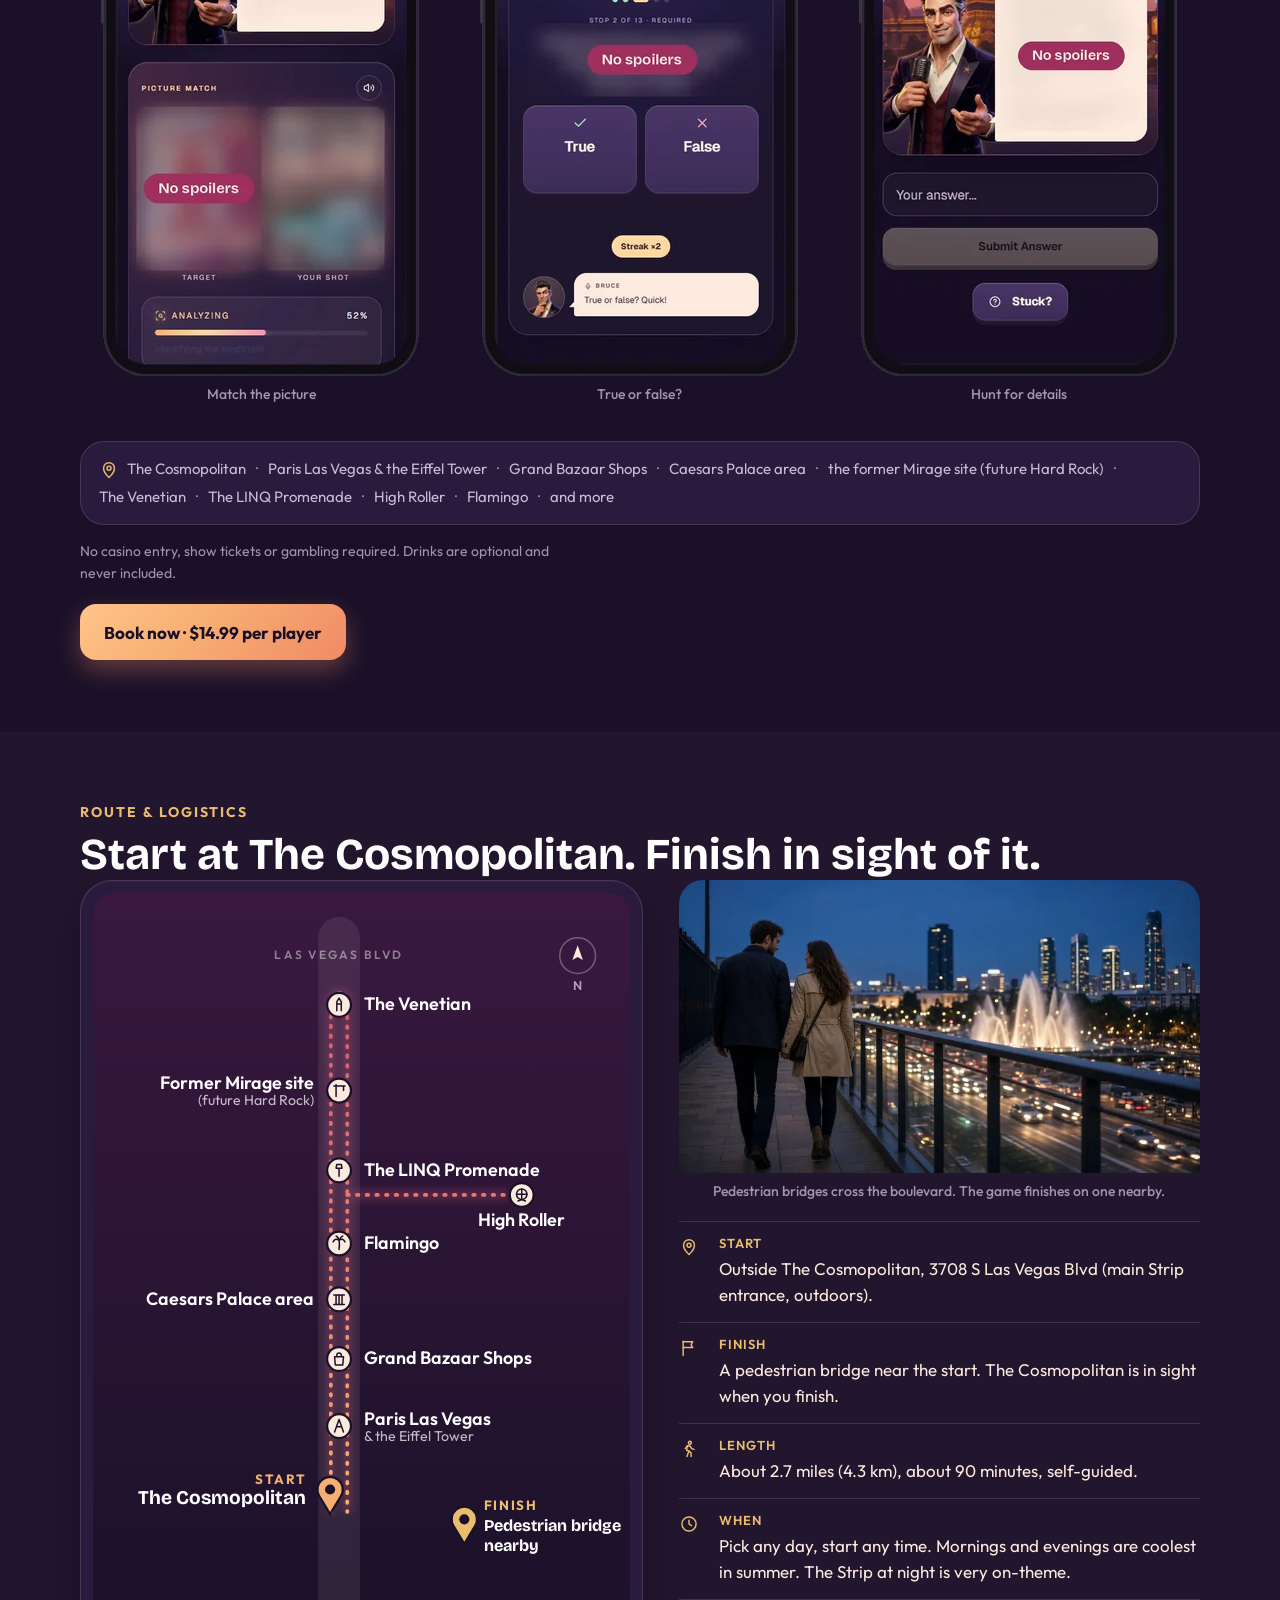
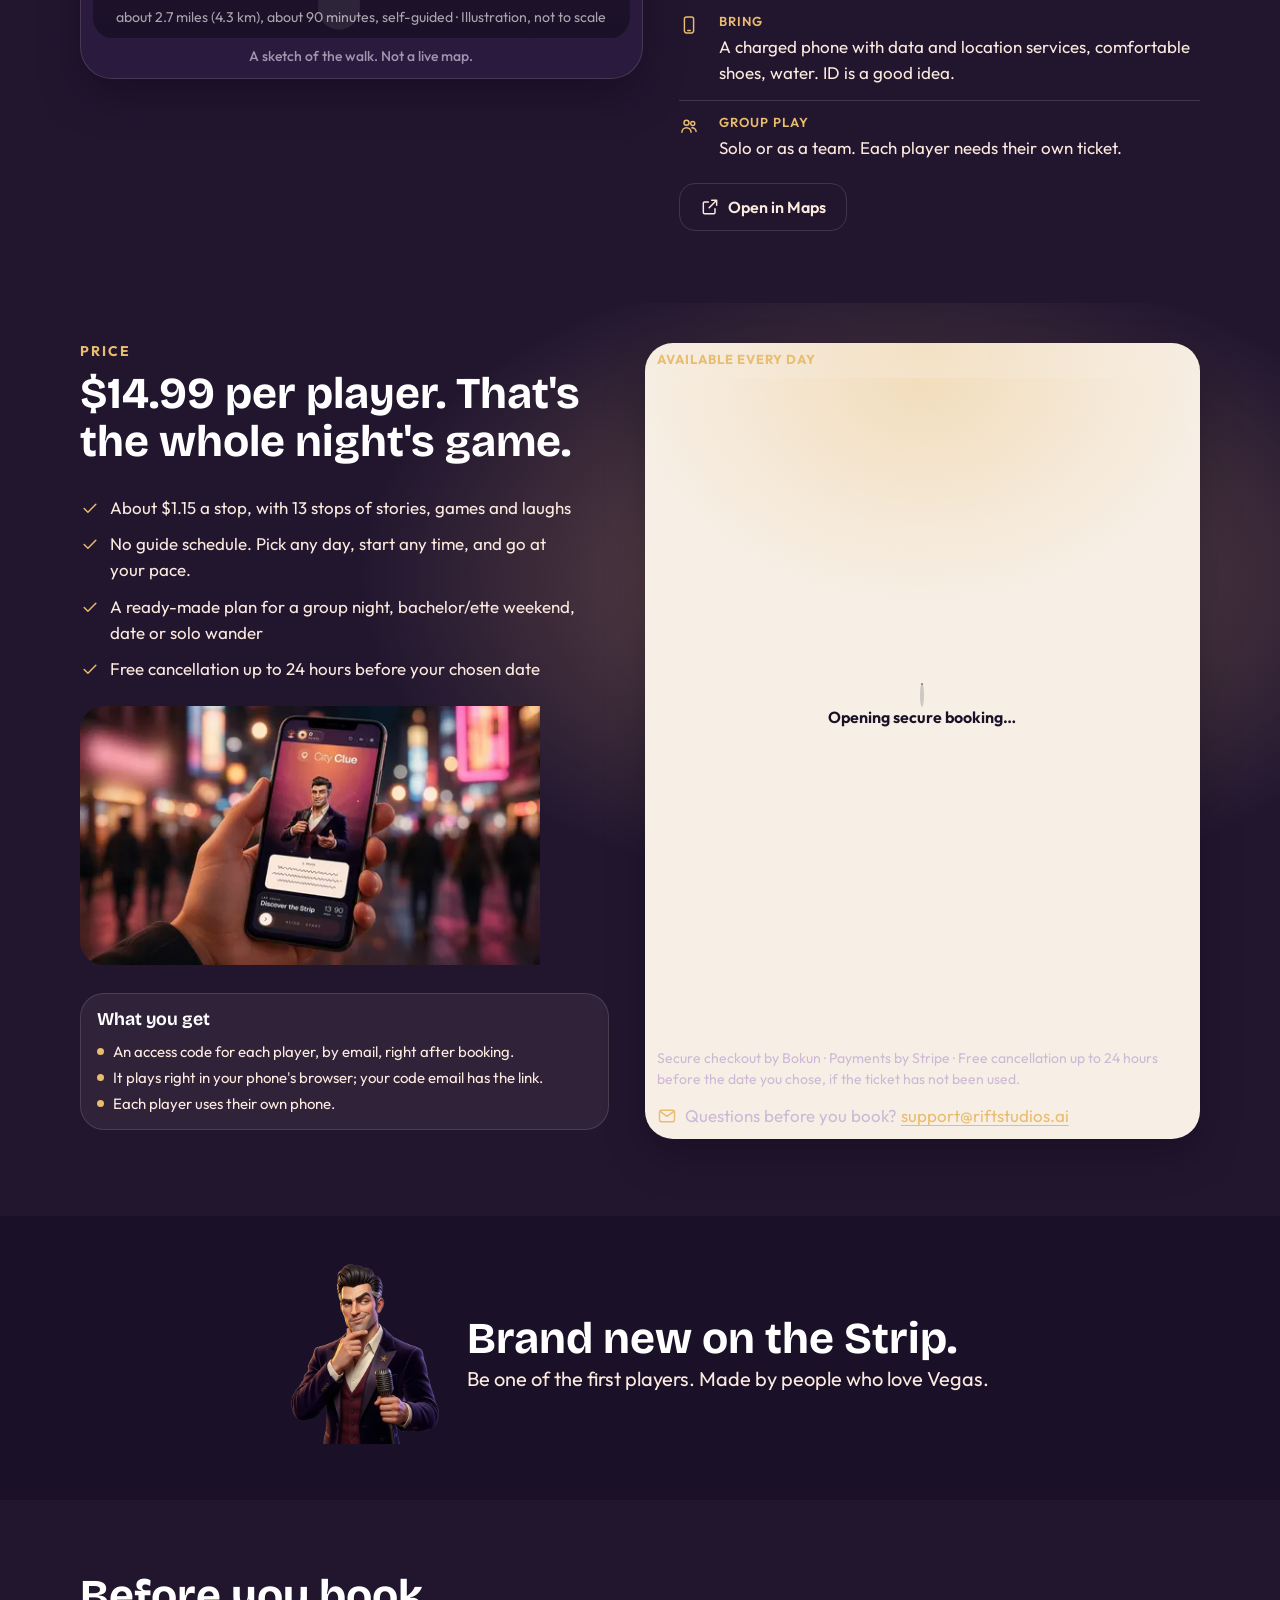
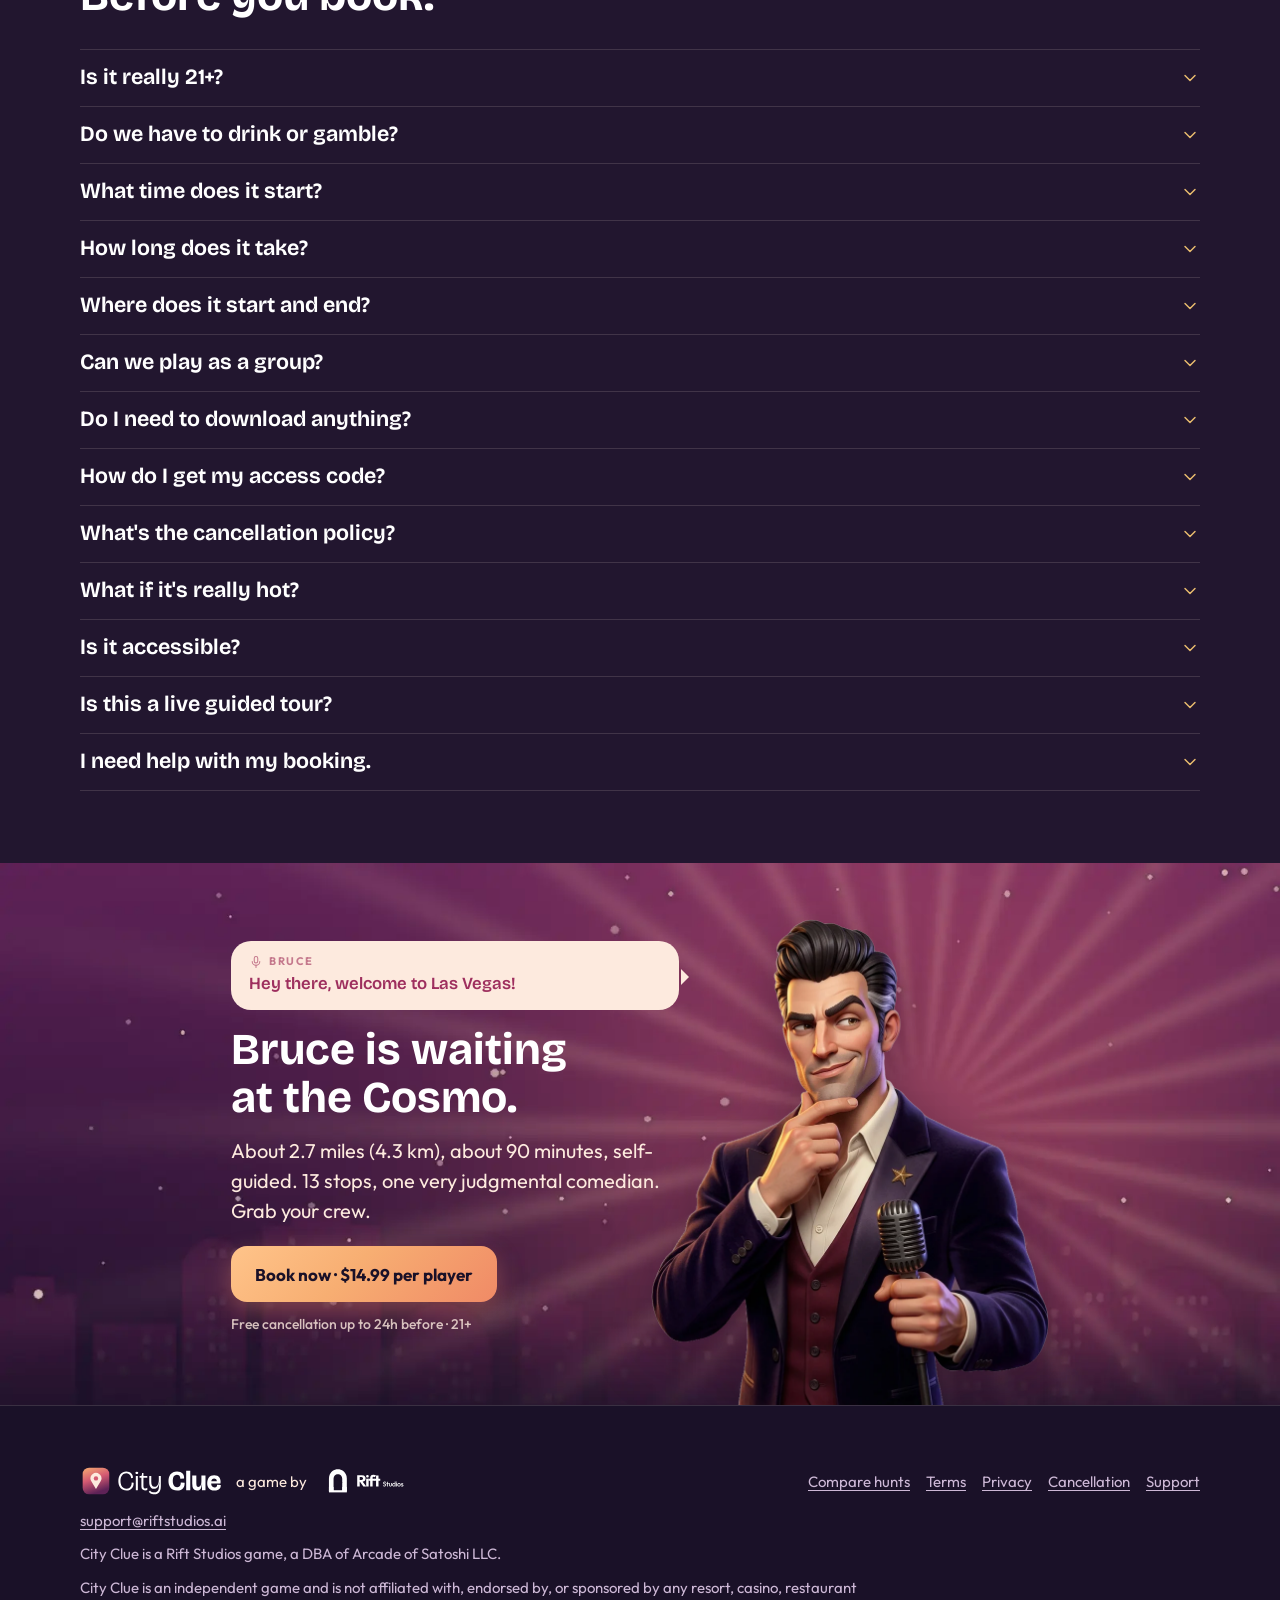
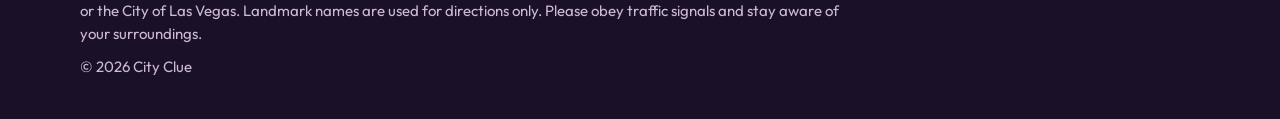
==== commit d22cd37c: "Add a Strip scavenger hunt comparison page. Compare self-guided, hosted, and do-it-yourself formats " ====
--- a/index.html
+++ b/index.html
@@ -612,6 +612,7 @@
             <img class="rift" src="/img/logo/riftstudios-horizontal-white.svg" width="90" height="36" alt="Rift Studios">
           </div>
           <nav class="footer-nav" aria-label="Footer">
+            <a href="/las-vegas-scavenger-hunt-for-adults">Compare hunts</a>
             <a href="/terms">Terms</a>
             <a href="/privacy">Privacy</a>
             <a href="/cancellation">Cancellation</a>
--- a/styles.css
+++ b/styles.css
@@ -1441,6 +1441,38 @@
 .sheet-inner li { color: var(--cc-muted); max-width: 62ch; }
 .sheet-inner p + p { margin-top: 12px; }
 
+.guide h3 { font-size: 18px; margin: 18px 0 6px; }
+.guide .crumbs { margin-bottom: 8px; }
+.guide .cta-row { margin-top: 20px; }
+.guide .compare-hint { display: none; font-size: 14px; }
+.guide .compare-wrap {
+  overflow-x: auto;
+  margin: 16px 0 8px;
+  max-width: none;
+}
+@media (max-width: 759px) {
+  .guide .compare-hint { display: block; }
+}
+.guide table.compare {
+  width: 100%;
+  min-width: 680px;
+  border-collapse: collapse;
+  font-size: 14px;
+  line-height: 1.4;
+}
+.guide table.compare th,
+.guide table.compare td {
+  border-bottom: 1px solid var(--cc-line);
+  padding: 10px 12px;
+  text-align: left;
+  vertical-align: top;
+  color: var(--cc-muted);
+}
+.guide table.compare th {
+  color: var(--cc-text);
+  font-weight: 600;
+}
+
 .missing {
   padding: calc(var(--header) + 56px) 0 96px;
 }
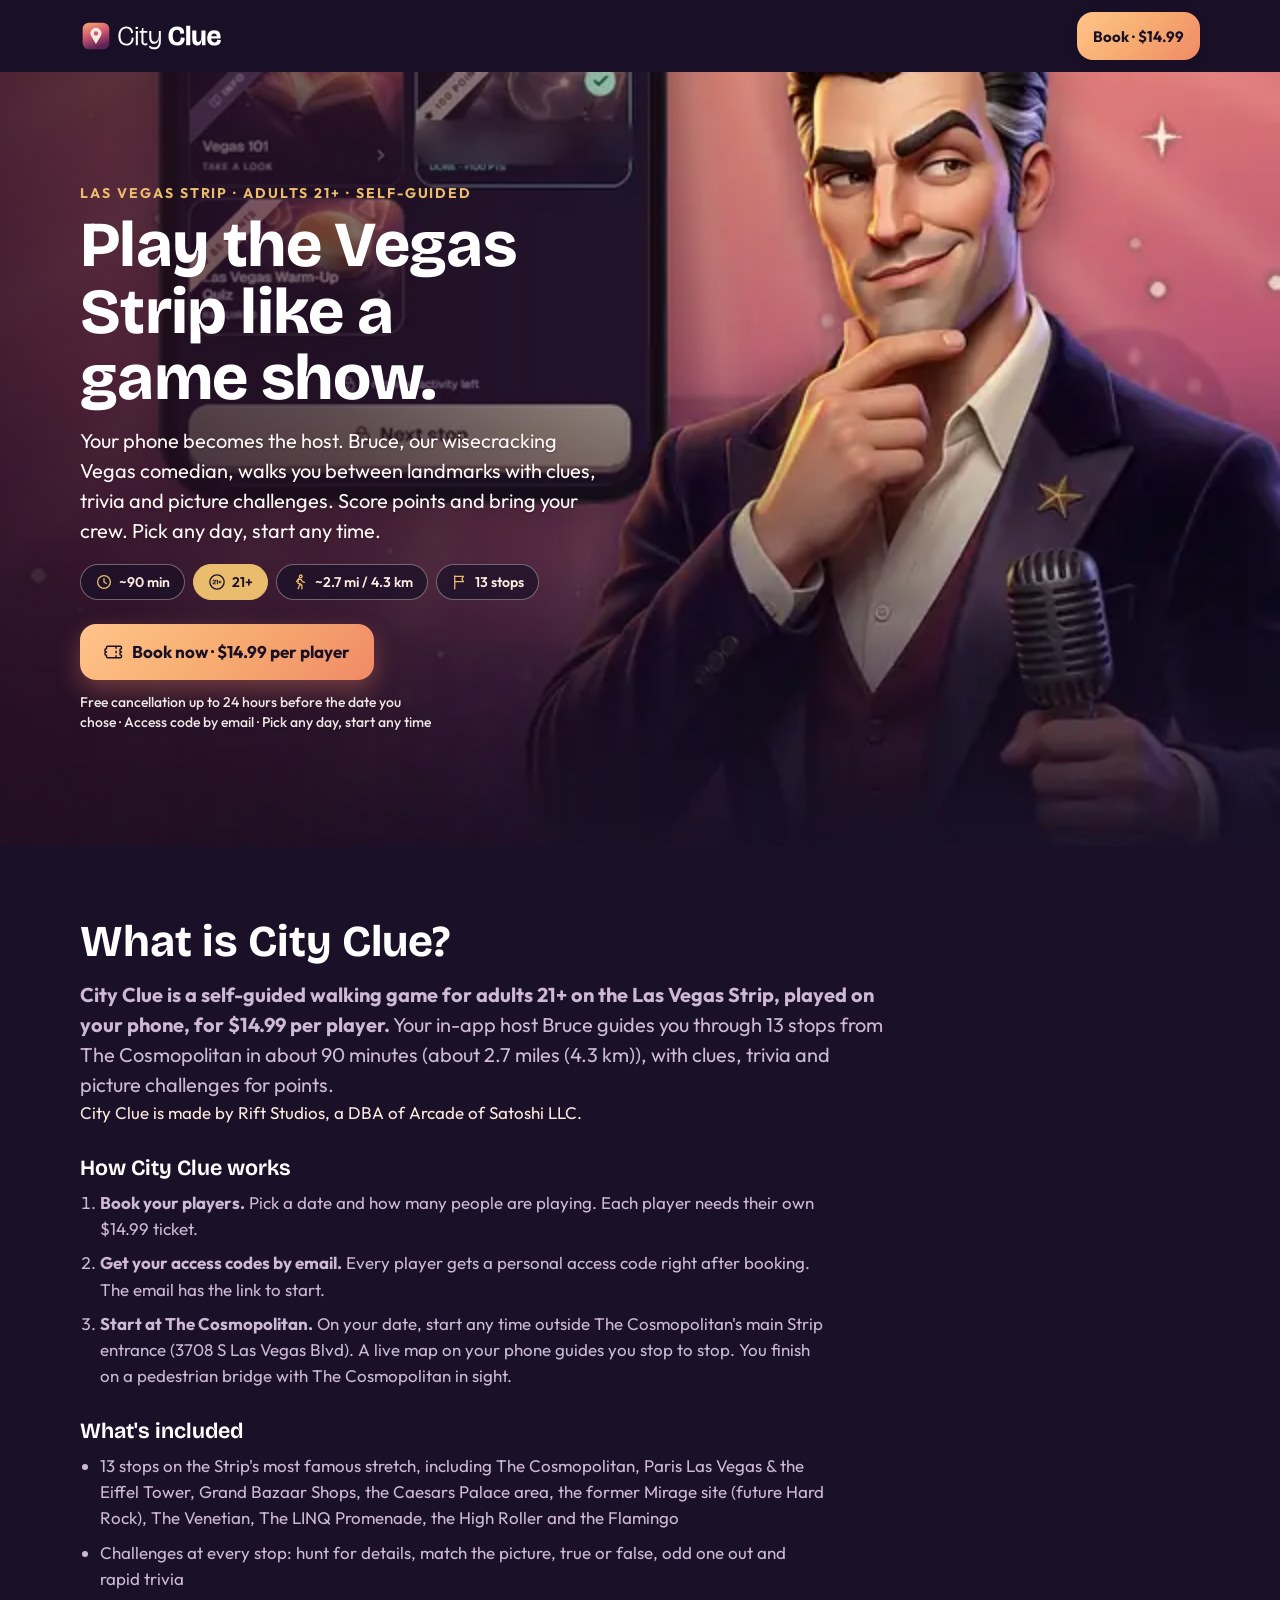
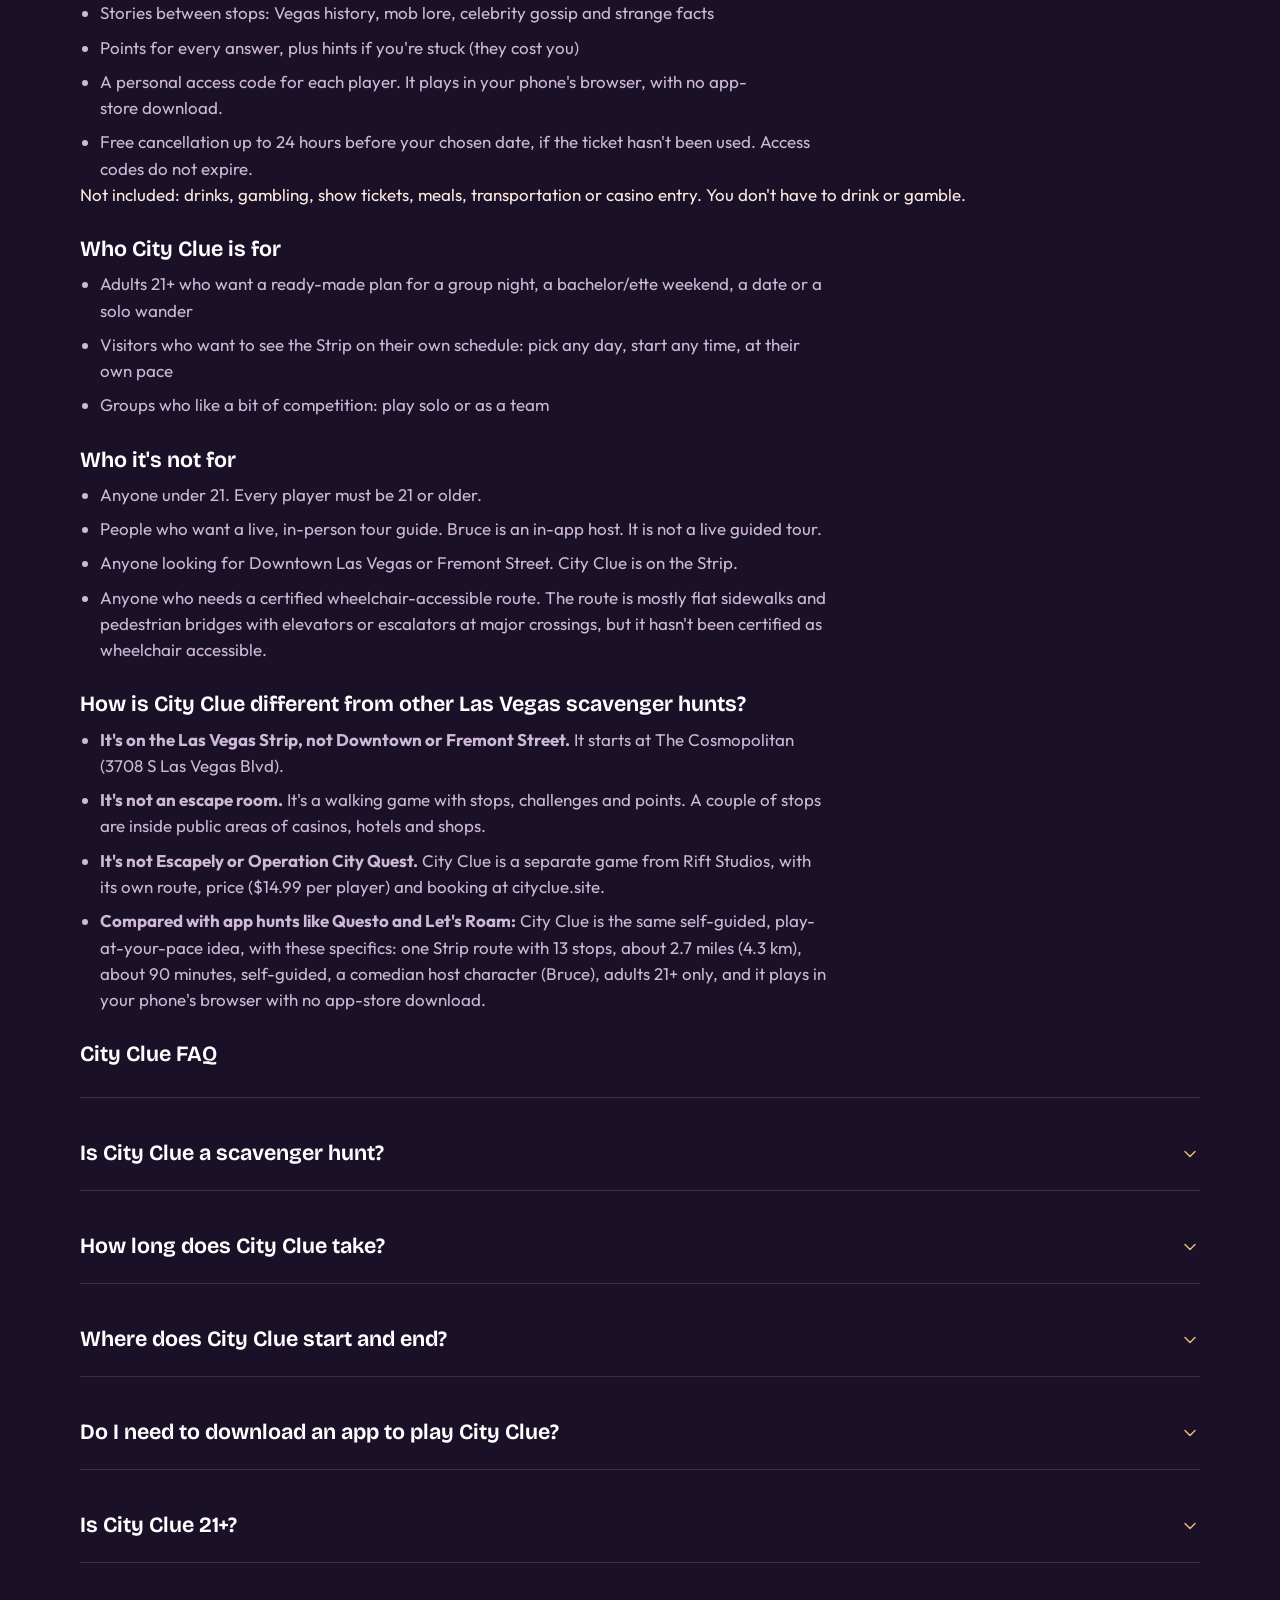
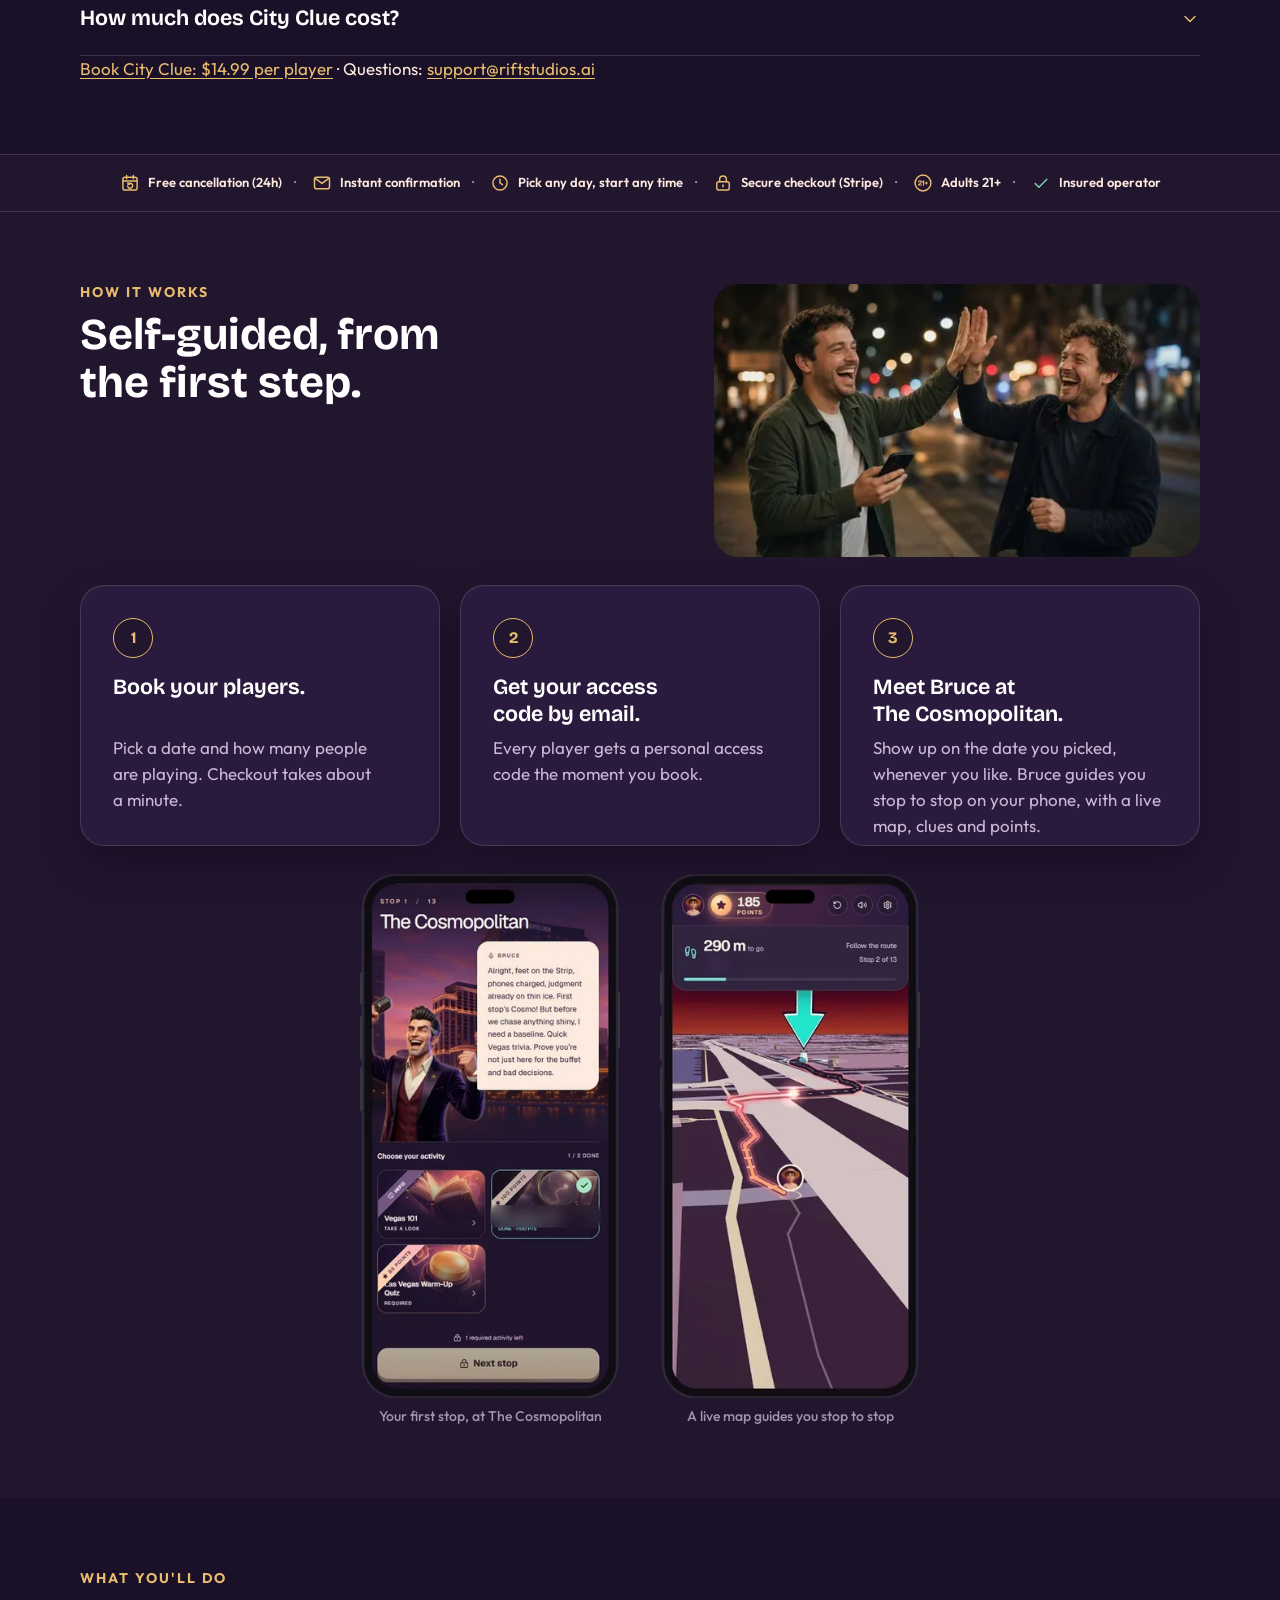
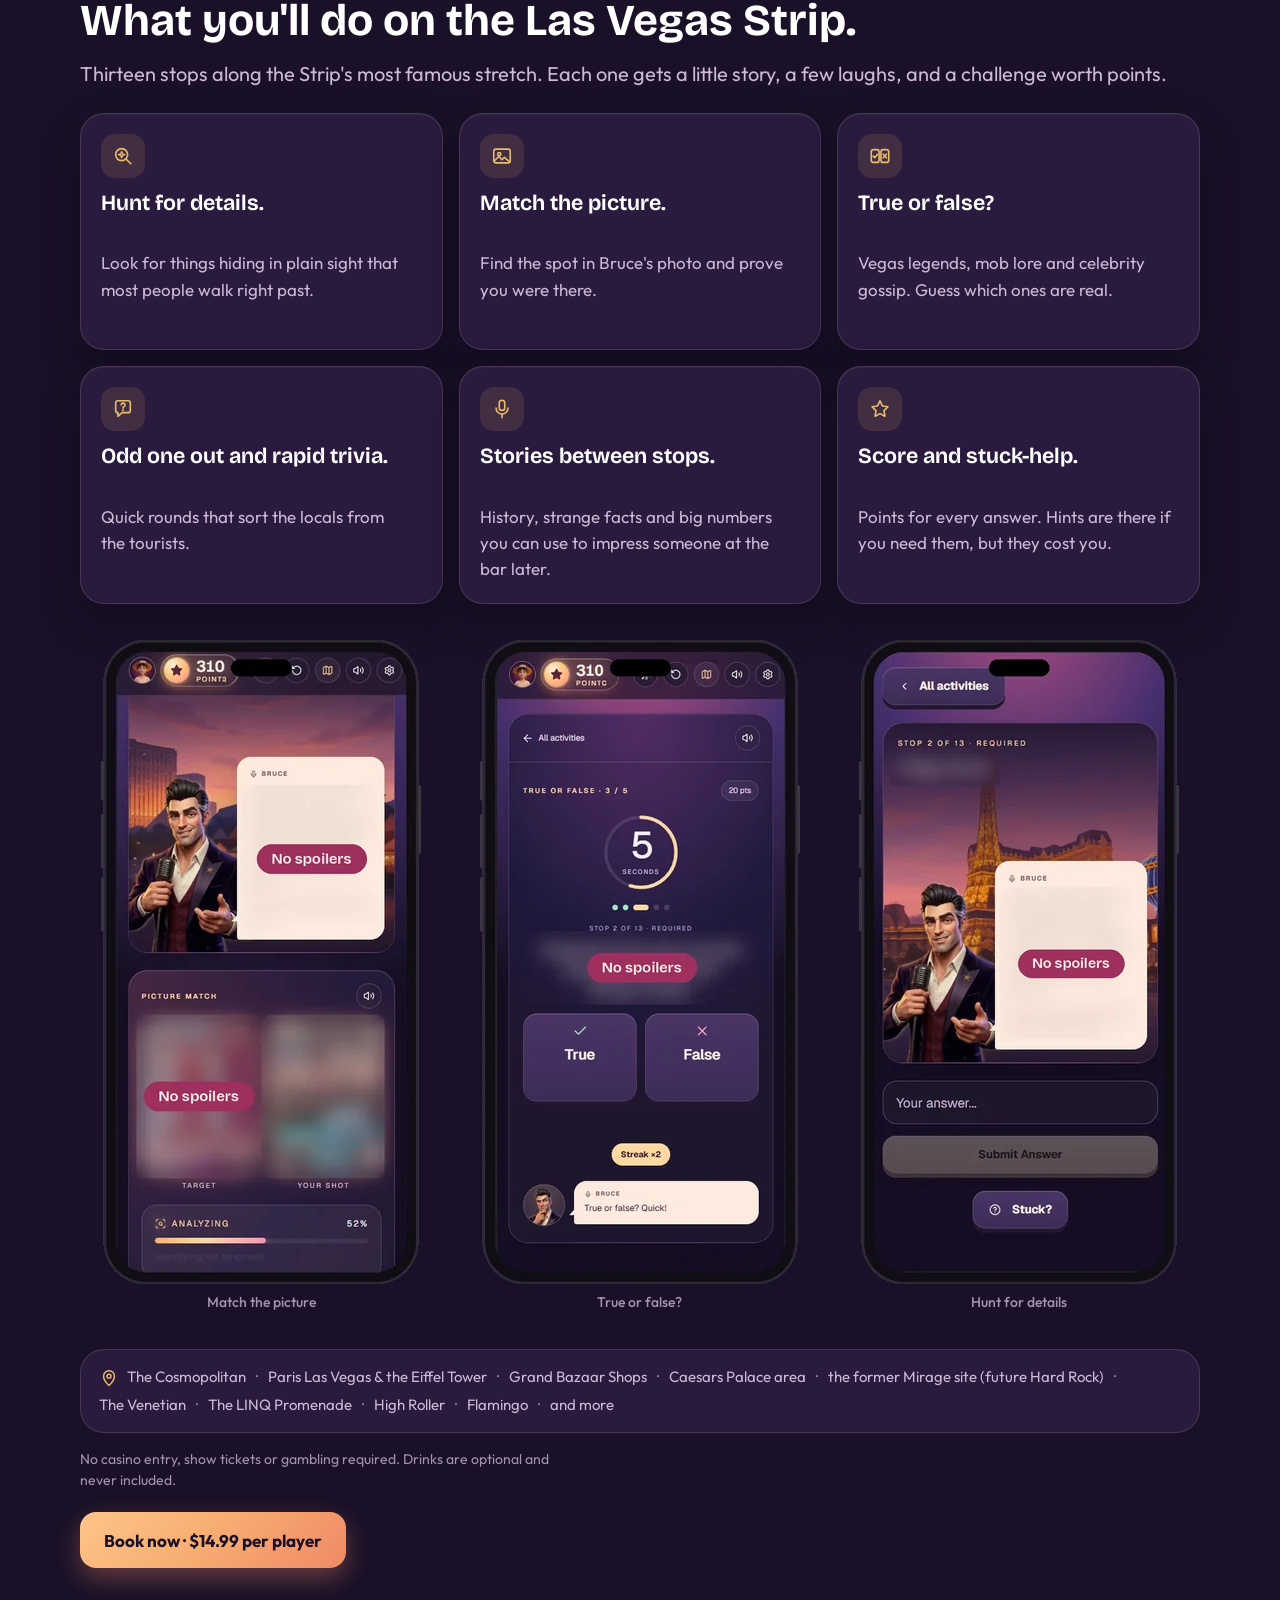
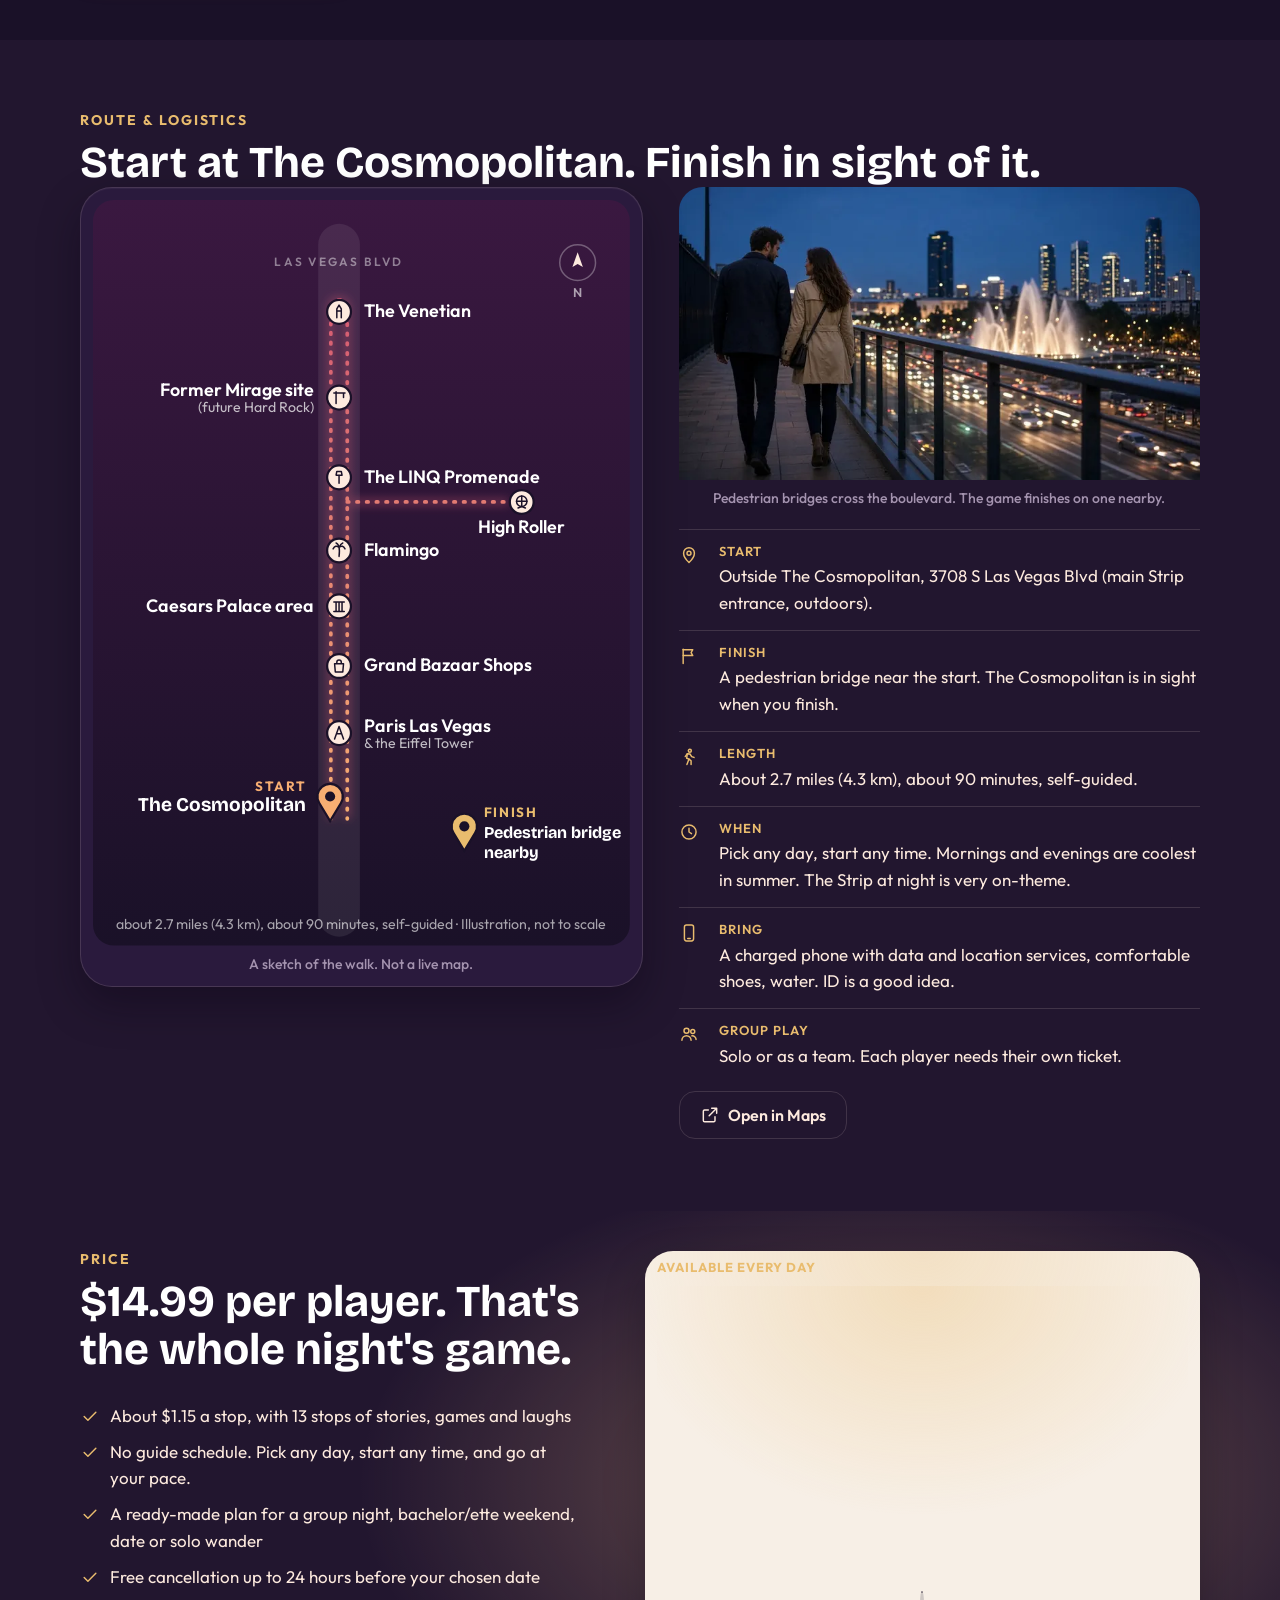
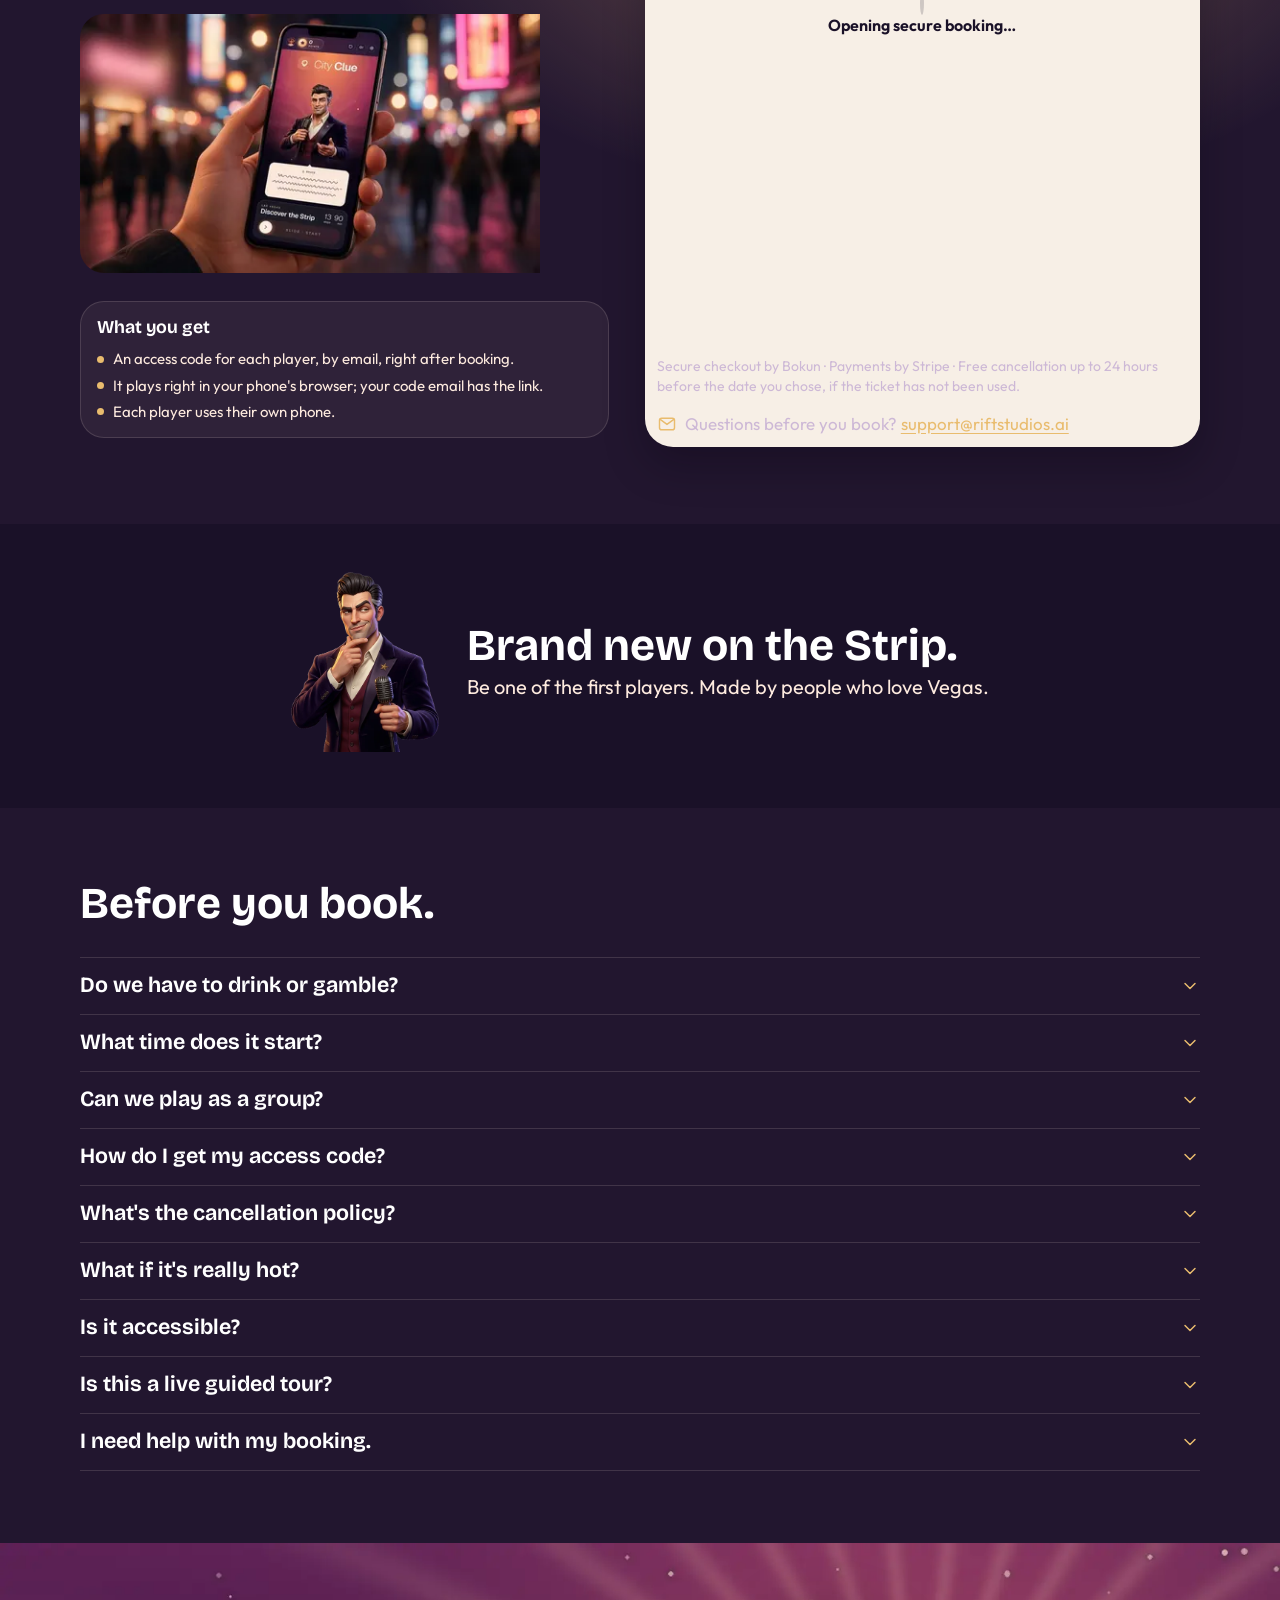
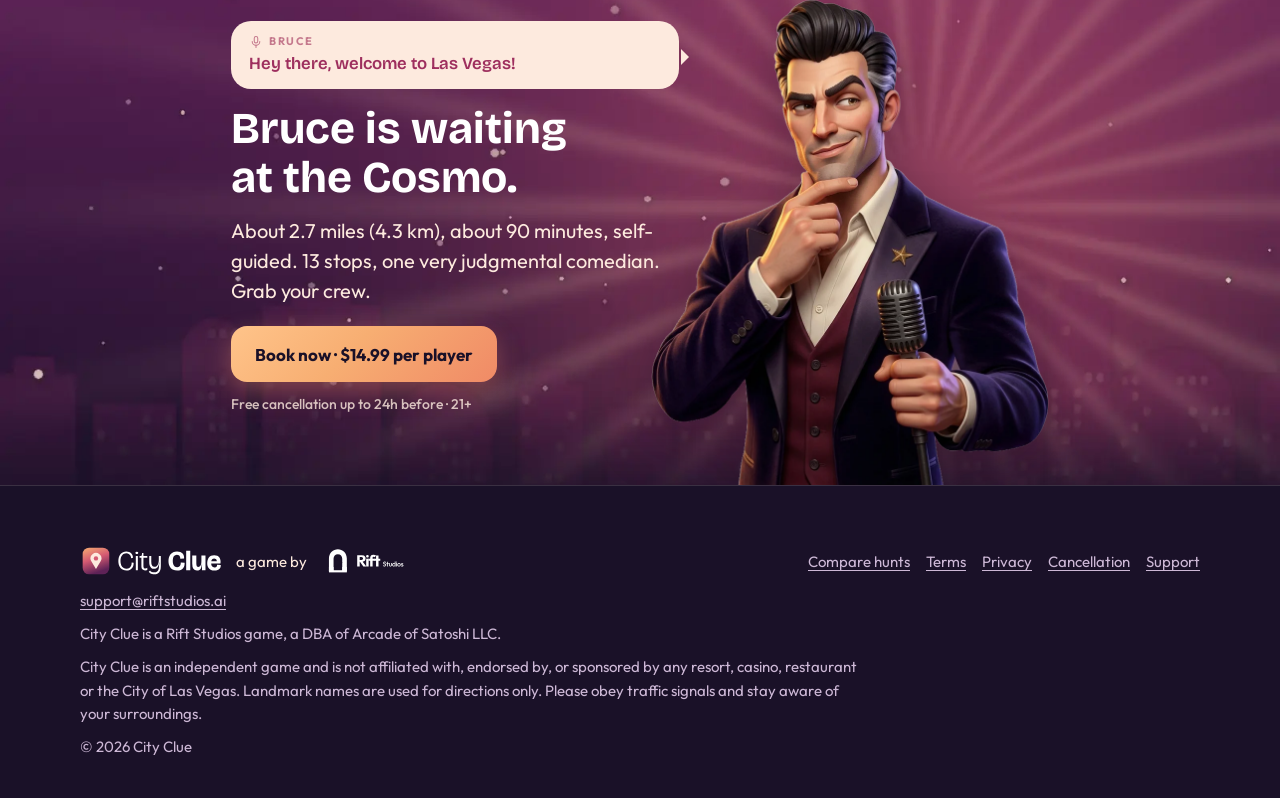
==== commit f6459cd4: "Add a What is City Clue section under the hero. Answer the overlapping booking questions there, keep" ====
--- a/index.html
+++ b/index.html
@@ -42,17 +42,35 @@
             "legalName": "Arcade of Satoshi LLC",
             "url": "https://cityclue.site",
             "email": "support@riftstudios.ai",
-            "logo": "https://cityclue.site/favicon.svg"
+            "logo": "https://cityclue.site/favicon.svg",
+            "brand": {
+              "@type": "Brand",
+              "name": "City Clue"
+            },
+            "sameAs": [
+              "https://www.tripadvisor.com/Attraction_Review-g45963-d34750297-Reviews-City_Clue-Las_Vegas_Nevada.html"
+            ]
           },
           {
             "@type": "TouristTrip",
             "@id": "https://cityclue.site/#trip",
             "name": "City Clue: Las Vegas Strip Self-Guided Walking Game",
+            "alternateName": [
+              "City Clue",
+              "City Clue Las Vegas",
+              "City Clue Las Vegas Strip Self Guided Walking Game for Adults",
+              "Discover the Strip"
+            ],
             "description": "A 21+ self-guided walking game on the Las Vegas Strip by Rift Studios. It starts at The Cosmopolitan of Las Vegas. 13 checkpoints. About 1 hr 30 min and about 2.7 mi / 4.3 km.",
             "touristType": "Adults 21+",
             "url": "https://cityclue.site/",
             "image": "https://cityclue.site/img/hero/hero-desktop-1440.jpg",
-            "provider": { "@id": "https://cityclue.site/#org" },
+            "sameAs": [
+              "https://www.tripadvisor.com/Attraction_Review-g45963-d34750297-Reviews-City_Clue-Las_Vegas_Nevada.html"
+            ],
+            "provider": {
+              "@id": "https://cityclue.site/#org"
+            },
             "tripOrigin": {
               "@type": "Place",
               "name": "The Cosmopolitan of Las Vegas",
@@ -88,7 +106,9 @@
               "availability": "https://schema.org/InStock",
               "url": "https://cityclue.site/#book-calendar",
               "description": "Per player.",
-              "seller": { "@id": "https://cityclue.site/#org" },
+              "seller": {
+                "@id": "https://cityclue.site/#org"
+              },
               "priceSpecification": {
                 "@type": "UnitPriceSpecification",
                 "price": "14.99",
@@ -111,13 +131,54 @@
           },
           {
             "@type": "FAQPage",
+            "@id": "https://cityclue.site/#faq",
             "mainEntity": [
               {
                 "@type": "Question",
-                "name": "Is it really 21+?",
-                "acceptedAnswer": {
-                  "@type": "Answer",
-                  "text": "Yes. The game leans into casinos, cocktails and Strip nightlife, so every player must be 21 or older."
+                "name": "Is City Clue a scavenger hunt?",
+                "acceptedAnswer": {
+                  "@type": "Answer",
+                  "text": "Yes. City Clue is a scavenger-hunt-style walking game on the Las Vegas Strip. You walk 13 stops and score points by hunting for details, matching pictures and answering trivia. It's self-guided, not a live guided tour and not an escape room."
+                }
+              },
+              {
+                "@type": "Question",
+                "name": "How long does City Clue take?",
+                "acceptedAnswer": {
+                  "@type": "Answer",
+                  "text": "About 2.7 miles (4.3 km), about 90 minutes, self-guided, with 13 stops."
+                }
+              },
+              {
+                "@type": "Question",
+                "name": "Where does City Clue start and end?",
+                "acceptedAnswer": {
+                  "@type": "Answer",
+                  "text": "It starts outside The Cosmopolitan's main Strip entrance, 3708 S Las Vegas Blvd, Las Vegas. It finishes on a pedestrian bridge nearby, with The Cosmopolitan in sight."
+                }
+              },
+              {
+                "@type": "Question",
+                "name": "Do I need to download an app to play City Clue?",
+                "acceptedAnswer": {
+                  "@type": "Answer",
+                  "text": "No. There's no app-store download. City Clue plays in your phone's browser from the link in your access-code email. You'll need data, location services, and a charged battery."
+                }
+              },
+              {
+                "@type": "Question",
+                "name": "Is City Clue 21+?",
+                "acceptedAnswer": {
+                  "@type": "Answer",
+                  "text": "Yes. The game leans into casinos, cocktails and Strip nightlife, so every player must be 21 or older. Drinks and gambling are optional and not included."
+                }
+              },
+              {
+                "@type": "Question",
+                "name": "How much does City Clue cost?",
+                "acceptedAnswer": {
+                  "@type": "Answer",
+                  "text": "$14.99 per player. Each player needs their own ticket and gets their own access code. You can cancel a City Clue ticket for a full refund up to 24 hours before the date you chose, as long as the ticket has not been used. Access codes do not expire."
                 }
               },
               {
@@ -138,22 +199,6 @@
               },
               {
                 "@type": "Question",
-                "name": "How long does it take?",
-                "acceptedAnswer": {
-                  "@type": "Answer",
-                  "text": "About 2.7 miles (4.3 km), about 90 minutes, self-guided."
-                }
-              },
-              {
-                "@type": "Question",
-                "name": "Where does it start and end?",
-                "acceptedAnswer": {
-                  "@type": "Answer",
-                  "text": "Start at The Cosmopolitan's main Strip entrance (3708 S Las Vegas Blvd). Finish on a pedestrian bridge nearby."
-                }
-              },
-              {
-                "@type": "Question",
                 "name": "Can we play as a group?",
                 "acceptedAnswer": {
                   "@type": "Answer",
@@ -162,14 +207,6 @@
               },
               {
                 "@type": "Question",
-                "name": "Do I need to download anything?",
-                "acceptedAnswer": {
-                  "@type": "Answer",
-                  "text": "No app-store download. It plays in your phone's browser. You'll need data, location services, and a charged battery."
-                }
-              },
-              {
-                "@type": "Question",
                 "name": "How do I get my access code?",
                 "acceptedAnswer": {
                   "@type": "Answer",
@@ -181,7 +218,7 @@
                 "name": "What's the cancellation policy?",
                 "acceptedAnswer": {
                   "@type": "Answer",
-                  "text": "Free cancellation up to 24 hours before your chosen date for a full refund, as long as the ticket hasn't been used. Email support@riftstudios.ai with your booking reference. Marketplace bookings (for example, Viator) follow that marketplace's policy."
+                  "text": "Free cancellation up to 24 hours before your chosen date for a full refund, as long as the ticket hasn't been used. Email support@riftstudios.ai with your booking reference. Marketplace bookings (for example, Viator) follow that marketplace's policy. Read the cancellation policy"
                 }
               },
               {
@@ -262,6 +299,84 @@
             <a class="btn-primary" data-cta="hero" href="#book-calendar"><svg class="icon" aria-hidden="true"><use href="#i-ticket"></use></svg>Book now · $14.99 per player</a>
             <p class="micro">Free cancellation up to 24 hours before the date you chose · Access code by email · Pick any day, start any time</p>
           </div>
+        </div>
+      </section>
+
+      <section class="section" id="what-is-city-clue" aria-labelledby="what-is-title">
+        <div class="wrap">
+          <h2 id="what-is-title">What is City Clue?</h2>
+          <p class="lede"><strong>City Clue is a self-guided walking game for adults 21+ on the Las Vegas Strip, played on your phone, for $14.99 per player.</strong> Your in-app host Bruce guides you through 13 stops from The Cosmopolitan in about 90 minutes (about 2.7 miles (4.3 km)), with clues, trivia and picture challenges for points.</p>
+          <p>City Clue is made by Rift Studios, a DBA of Arcade of Satoshi LLC.</p>
+
+          <h3>How City Clue works</h3>
+          <ol>
+            <li><strong>Book your players.</strong> Pick a date and how many people are playing. Each player needs their own $14.99 ticket.</li>
+            <li><strong>Get your access codes by email.</strong> Every player gets a personal access code right after booking. The email has the link to start.</li>
+            <li><strong>Start at The Cosmopolitan.</strong> On your date, start any time outside The Cosmopolitan's main Strip entrance (3708 S Las Vegas Blvd). A live map on your phone guides you stop to stop. You finish on a pedestrian bridge with The Cosmopolitan in sight.</li>
+          </ol>
+
+          <h3>What's included</h3>
+          <ul>
+            <li>13 stops on the Strip's most famous stretch, including The Cosmopolitan, Paris Las Vegas &amp; the Eiffel Tower, Grand Bazaar Shops, the Caesars Palace area, the former Mirage site (future Hard Rock), The Venetian, The LINQ Promenade, the High Roller and the Flamingo</li>
+            <li>Challenges at every stop: hunt for details, match the picture, true or false, odd one out and rapid trivia</li>
+            <li>Stories between stops: Vegas history, mob lore, celebrity gossip and strange facts</li>
+            <li>Points for every answer, plus hints if you're stuck (they cost you)</li>
+            <li>A personal access code for each player. It plays in your phone's browser, with no app-store download.</li>
+            <li>Free cancellation up to 24 hours before your chosen date, if the ticket hasn't been used. Access codes do not expire.</li>
+          </ul>
+          <p>Not included: drinks, gambling, show tickets, meals, transportation or casino entry. You don't have to drink or gamble.</p>
+
+          <h3>Who City Clue is for</h3>
+          <ul>
+            <li>Adults 21+ who want a ready-made plan for a group night, a bachelor/ette weekend, a date or a solo wander</li>
+            <li>Visitors who want to see the Strip on their own schedule: pick any day, start any time, at their own pace</li>
+            <li>Groups who like a bit of competition: play solo or as a team</li>
+          </ul>
+
+          <h3>Who it's not for</h3>
+          <ul>
+            <li>Anyone under 21. Every player must be 21 or older.</li>
+            <li>People who want a live, in-person tour guide. Bruce is an in-app host. It is not a live guided tour.</li>
+            <li>Anyone looking for Downtown Las Vegas or Fremont Street. City Clue is on the Strip.</li>
+            <li>Anyone who needs a certified wheelchair-accessible route. The route is mostly flat sidewalks and pedestrian bridges with elevators or escalators at major crossings, but it hasn't been certified as wheelchair accessible.</li>
+          </ul>
+
+          <h3>How is City Clue different from other Las Vegas scavenger hunts?</h3>
+          <ul>
+            <li><strong>It's on the Las Vegas Strip, not Downtown or Fremont Street.</strong> It starts at The Cosmopolitan (3708 S Las Vegas Blvd).</li>
+            <li><strong>It's not an escape room.</strong> It's a walking game with stops, challenges and points. A couple of stops are inside public areas of casinos, hotels and shops.</li>
+            <li><strong>It's not Escapely or Operation City Quest.</strong> City Clue is a separate game from Rift Studios, with its own route, price ($14.99 per player) and booking at cityclue.site.</li>
+            <li><strong>Compared with app hunts like Questo and Let's Roam:</strong> City Clue is the same self-guided, play-at-your-pace idea, with these specifics: one Strip route with 13 stops, about 2.7 miles (4.3 km), about 90 minutes, self-guided, a comedian host character (Bruce), adults 21+ only, and it plays in your phone's browser with no app-store download.</li>
+          </ul>
+
+          <h3>City Clue FAQ</h3>
+          <div class="faq-list">
+            <div class="faq-item">
+              <h3><button type="button" id="what-faq-1" aria-expanded="false" aria-controls="what-faq-panel-1"><span>Is City Clue a scavenger hunt?</span><svg class="icon" aria-hidden="true"><use href="#i-chevron-down"></use></svg></button></h3>
+              <div id="what-faq-panel-1" role="region" aria-labelledby="what-faq-1" hidden><p>Yes. City Clue is a scavenger-hunt-style walking game on the Las Vegas Strip. You walk 13 stops and score points by hunting for details, matching pictures and answering trivia. It's self-guided, not a live guided tour and not an escape room.</p></div>
+            </div>
+            <div class="faq-item">
+              <h3><button type="button" id="what-faq-2" aria-expanded="false" aria-controls="what-faq-panel-2"><span>How long does City Clue take?</span><svg class="icon" aria-hidden="true"><use href="#i-chevron-down"></use></svg></button></h3>
+              <div id="what-faq-panel-2" role="region" aria-labelledby="what-faq-2" hidden><p>About 2.7 miles (4.3 km), about 90 minutes, self-guided, with 13 stops.</p></div>
+            </div>
+            <div class="faq-item">
+              <h3><button type="button" id="what-faq-3" aria-expanded="false" aria-controls="what-faq-panel-3"><span>Where does City Clue start and end?</span><svg class="icon" aria-hidden="true"><use href="#i-chevron-down"></use></svg></button></h3>
+              <div id="what-faq-panel-3" role="region" aria-labelledby="what-faq-3" hidden><p>It starts outside The Cosmopolitan's main Strip entrance, 3708 S Las Vegas Blvd, Las Vegas. It finishes on a pedestrian bridge nearby, with The Cosmopolitan in sight.</p></div>
+            </div>
+            <div class="faq-item">
+              <h3><button type="button" id="what-faq-4" aria-expanded="false" aria-controls="what-faq-panel-4"><span>Do I need to download an app to play City Clue?</span><svg class="icon" aria-hidden="true"><use href="#i-chevron-down"></use></svg></button></h3>
+              <div id="what-faq-panel-4" role="region" aria-labelledby="what-faq-4" hidden><p>No. There's no app-store download. City Clue plays in your phone's browser from the link in your access-code email. You'll need data, location services, and a charged battery.</p></div>
+            </div>
+            <div class="faq-item">
+              <h3><button type="button" id="what-faq-5" aria-expanded="false" aria-controls="what-faq-panel-5"><span>Is City Clue 21+?</span><svg class="icon" aria-hidden="true"><use href="#i-chevron-down"></use></svg></button></h3>
+              <div id="what-faq-panel-5" role="region" aria-labelledby="what-faq-5" hidden><p>Yes. The game leans into casinos, cocktails and Strip nightlife, so every player must be 21 or older. Drinks and gambling are optional and not included.</p></div>
+            </div>
+            <div class="faq-item">
+              <h3><button type="button" id="what-faq-6" aria-expanded="false" aria-controls="what-faq-panel-6"><span>How much does City Clue cost?</span><svg class="icon" aria-hidden="true"><use href="#i-chevron-down"></use></svg></button></h3>
+              <div id="what-faq-panel-6" role="region" aria-labelledby="what-faq-6" hidden><p>$14.99 per player. Each player needs their own ticket and gets their own access code. You can cancel a City Clue ticket for a full refund up to 24 hours before the date you chose, as long as the ticket has not been used. Access codes do not expire.</p></div>
+            </div>
+          </div>
+          <p><a href="#book-calendar" data-cta="features">Book City Clue: $14.99 per player</a> · Questions: <a data-track="support_email_click" href="mailto:support@riftstudios.ai">support@riftstudios.ai</a></p>
         </div>
       </section>
 
@@ -520,10 +635,6 @@
           <h2 id="faq-title">Before you book.</h2>
           <div class="faq-list">
             <div class="faq-item">
-              <h3><button type="button" id="faq-button-1" aria-expanded="false" aria-controls="faq-panel-1"><span>Is it really 21+?</span><svg class="icon" aria-hidden="true"><use href="#i-chevron-down"></use></svg></button></h3>
-              <div id="faq-panel-1" role="region" aria-labelledby="faq-button-1" hidden><p>Yes. The game leans into casinos, cocktails and Strip nightlife, so every player must be 21 or older.</p></div>
-            </div>
-            <div class="faq-item">
               <h3><button type="button" id="faq-button-2" aria-expanded="false" aria-controls="faq-panel-2"><span>Do we have to drink or gamble?</span><svg class="icon" aria-hidden="true"><use href="#i-chevron-down"></use></svg></button></h3>
               <div id="faq-panel-2" role="region" aria-labelledby="faq-button-2" hidden><p>No. You'll walk past bars and casinos, but drinks and gambling are optional and not included.</p></div>
             </div>
@@ -532,20 +643,8 @@
               <div id="faq-panel-3" role="region" aria-labelledby="faq-button-3" hidden><p>On the date you pick, start whenever you want. There's no set start time.</p></div>
             </div>
             <div class="faq-item">
-              <h3><button type="button" id="faq-button-4" aria-expanded="false" aria-controls="faq-panel-4"><span>How long does it take?</span><svg class="icon" aria-hidden="true"><use href="#i-chevron-down"></use></svg></button></h3>
-              <div id="faq-panel-4" role="region" aria-labelledby="faq-button-4" hidden><p>About 2.7 miles (4.3 km), about 90 minutes, self-guided.</p></div>
-            </div>
-            <div class="faq-item">
-              <h3><button type="button" id="faq-button-5" aria-expanded="false" aria-controls="faq-panel-5"><span>Where does it start and end?</span><svg class="icon" aria-hidden="true"><use href="#i-chevron-down"></use></svg></button></h3>
-              <div id="faq-panel-5" role="region" aria-labelledby="faq-button-5" hidden><p>Start at The Cosmopolitan's main Strip entrance (3708 S Las Vegas Blvd). Finish on a pedestrian bridge nearby.</p></div>
-            </div>
-            <div class="faq-item">
               <h3><button type="button" id="faq-button-6" aria-expanded="false" aria-controls="faq-panel-6"><span>Can we play as a group?</span><svg class="icon" aria-hidden="true"><use href="#i-chevron-down"></use></svg></button></h3>
               <div id="faq-panel-6" role="region" aria-labelledby="faq-button-6" hidden><p>Yes. Play solo or as a team. Each player needs their own ticket.</p></div>
-            </div>
-            <div class="faq-item">
-              <h3><button type="button" id="faq-button-7" aria-expanded="false" aria-controls="faq-panel-7"><span>Do I need to download anything?</span><svg class="icon" aria-hidden="true"><use href="#i-chevron-down"></use></svg></button></h3>
-              <div id="faq-panel-7" role="region" aria-labelledby="faq-button-7" hidden><p>No app-store download. It plays in your phone's browser. You'll need data, location services, and a charged battery.</p></div>
             </div>
             <div class="faq-item">
               <h3><button type="button" id="faq-button-8" aria-expanded="false" aria-controls="faq-panel-8"><span>How do I get my access code?</span><svg class="icon" aria-hidden="true"><use href="#i-chevron-down"></use></svg></button></h3>
--- a/styles.css
+++ b/styles.css
@@ -530,6 +530,15 @@
   .trust-item + .trust-item::before { margin: 0 8px; }
 }
 
+#what-is-city-clue ul {
+  margin: 8px 0 0;
+  padding-left: 1.2em;
+  max-width: 68ch;
+}
+#what-is-city-clue li { margin-top: 8px; color: var(--cc-muted); }
+#what-is-city-clue h3 { margin: 28px 0 8px; }
+#what-is-city-clue ol { margin: 8px 0 0; padding-left: 1.2em; max-width: 68ch; }
+
 .section { padding: var(--sp-8) 0; }
 .section-raise { background: var(--cc-night-2); }
 
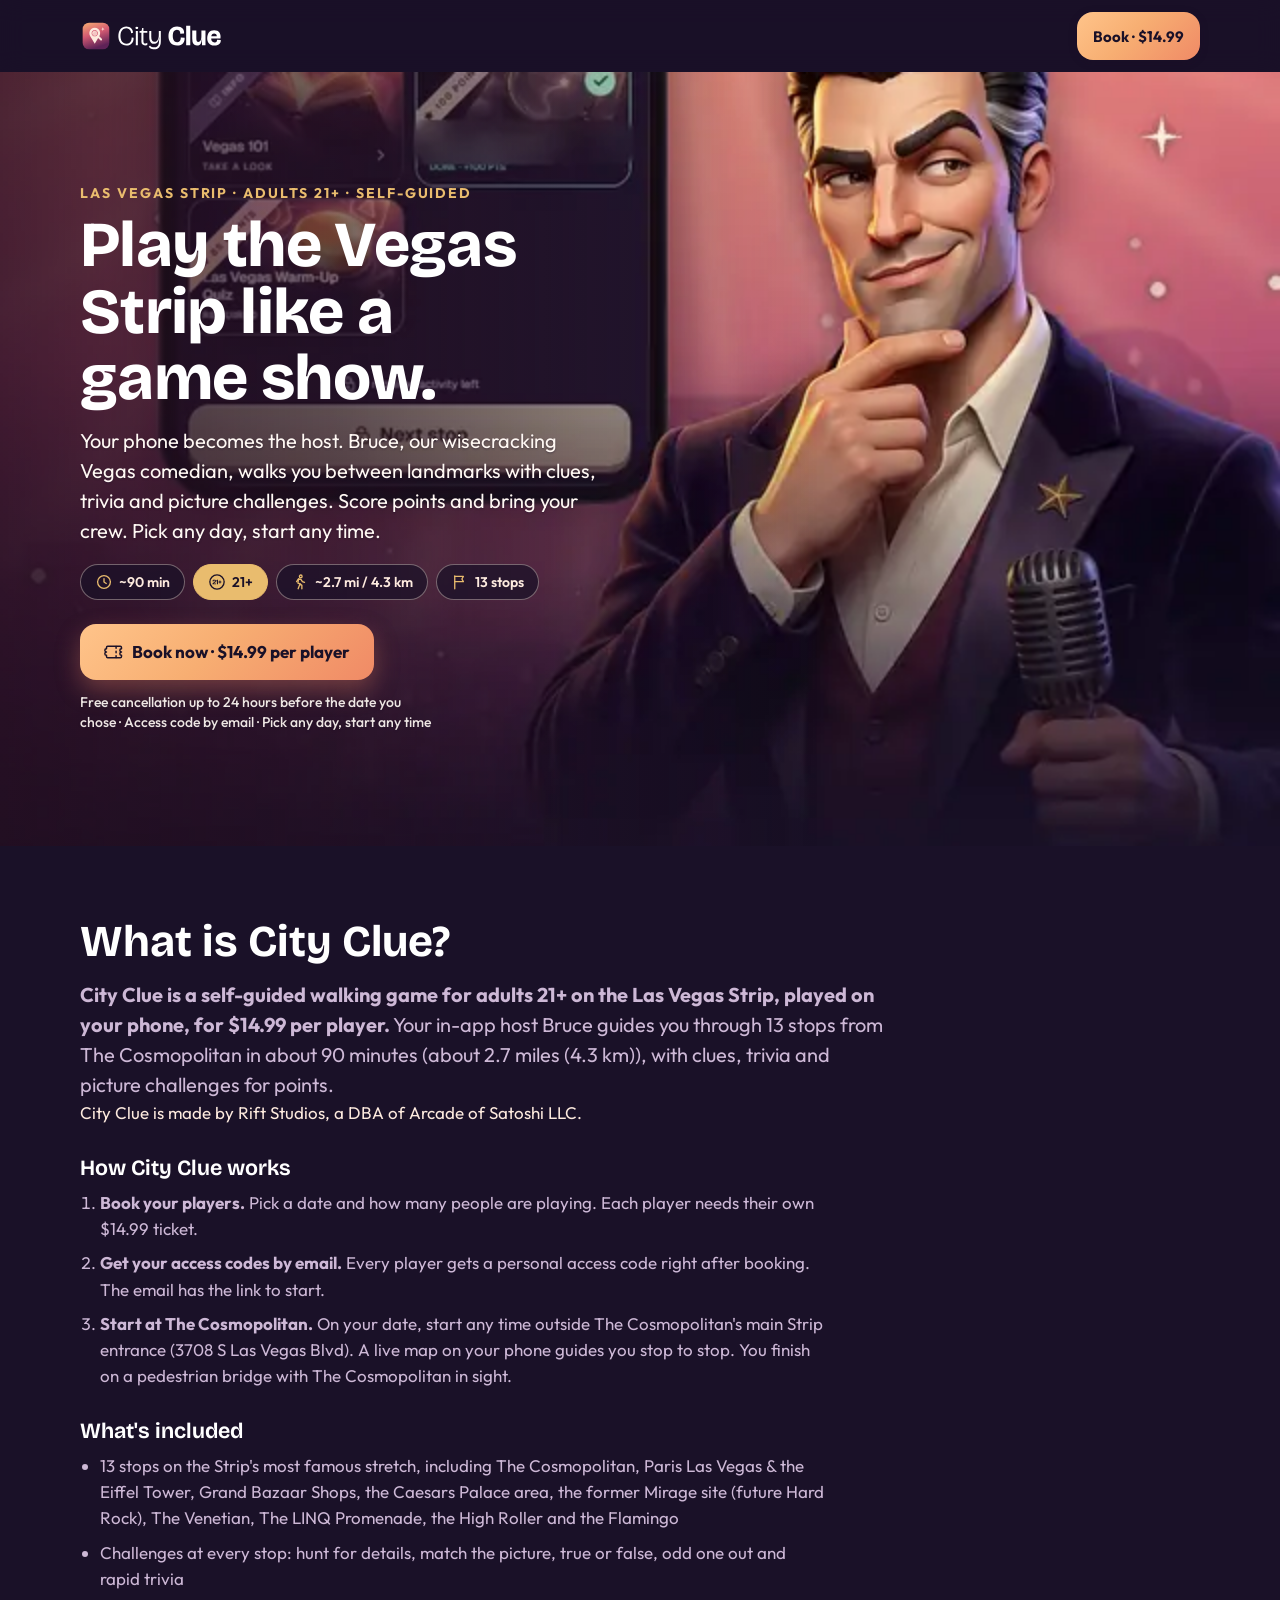
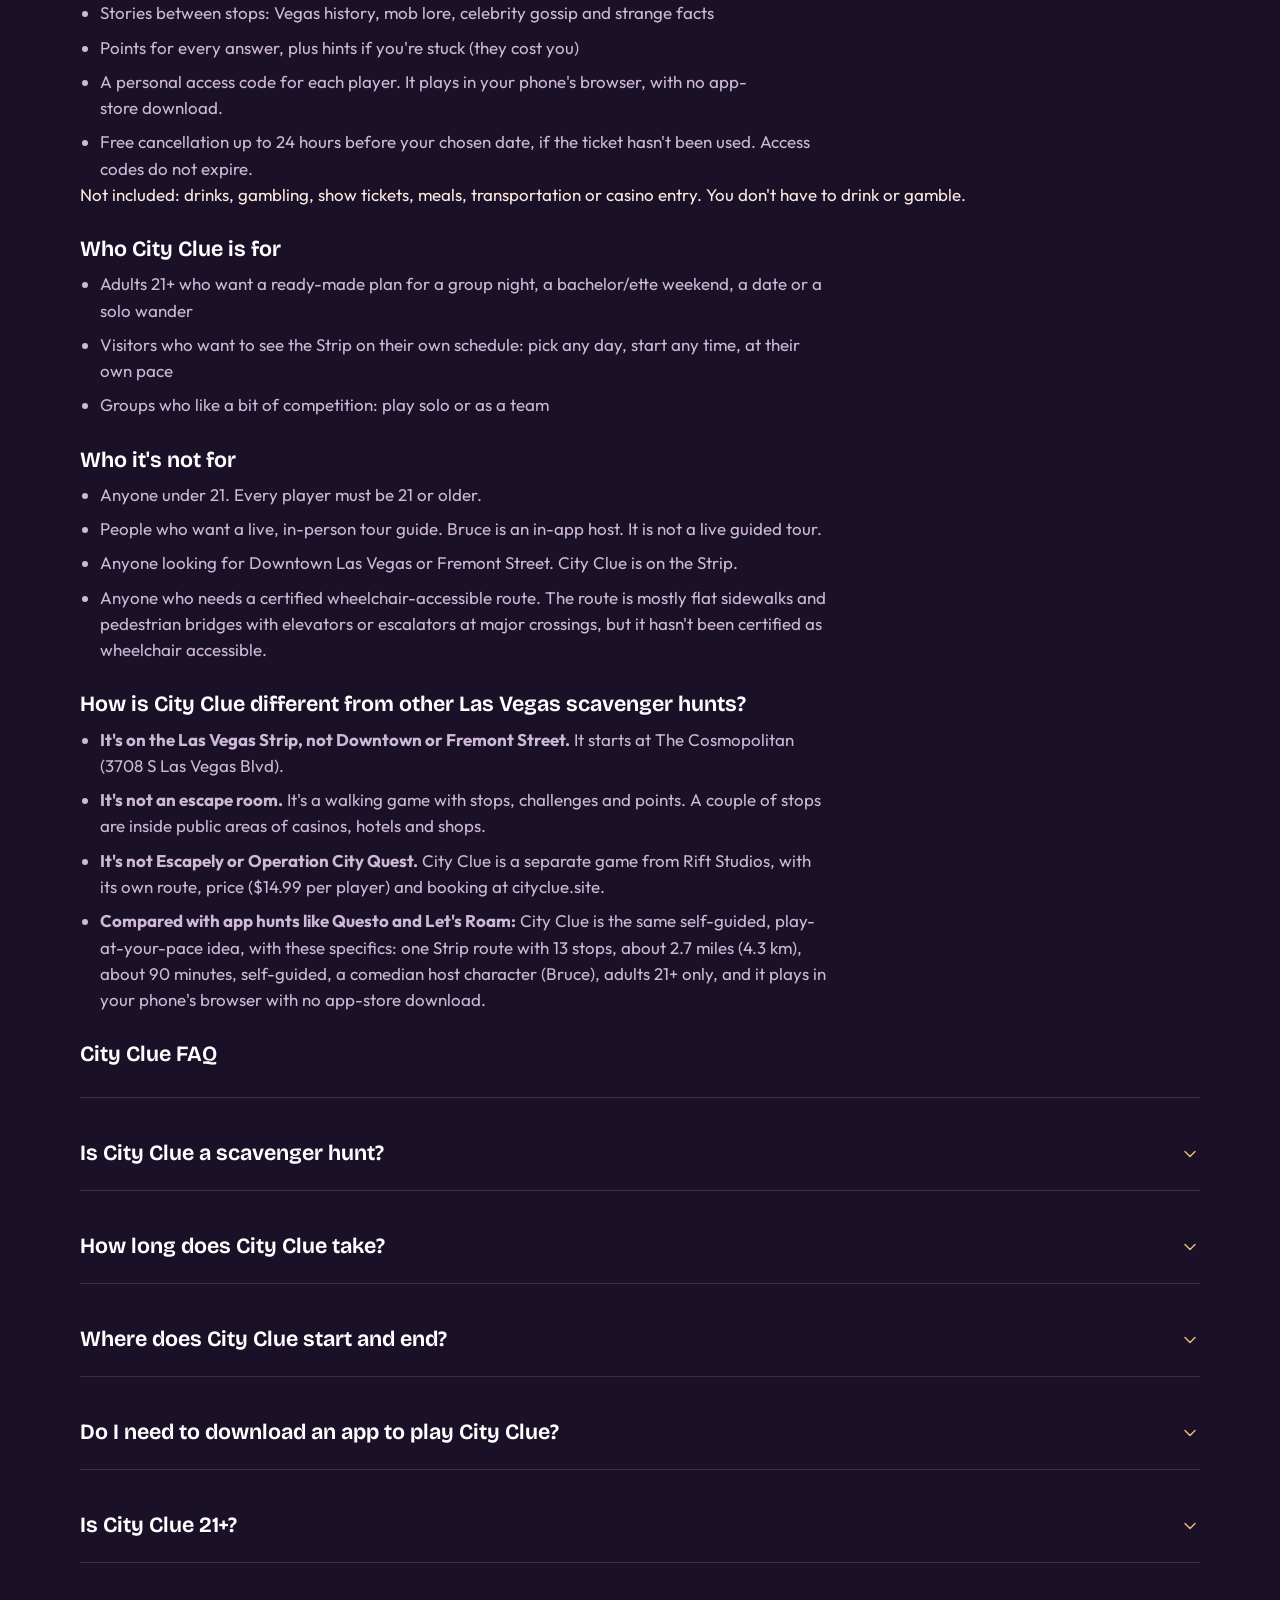
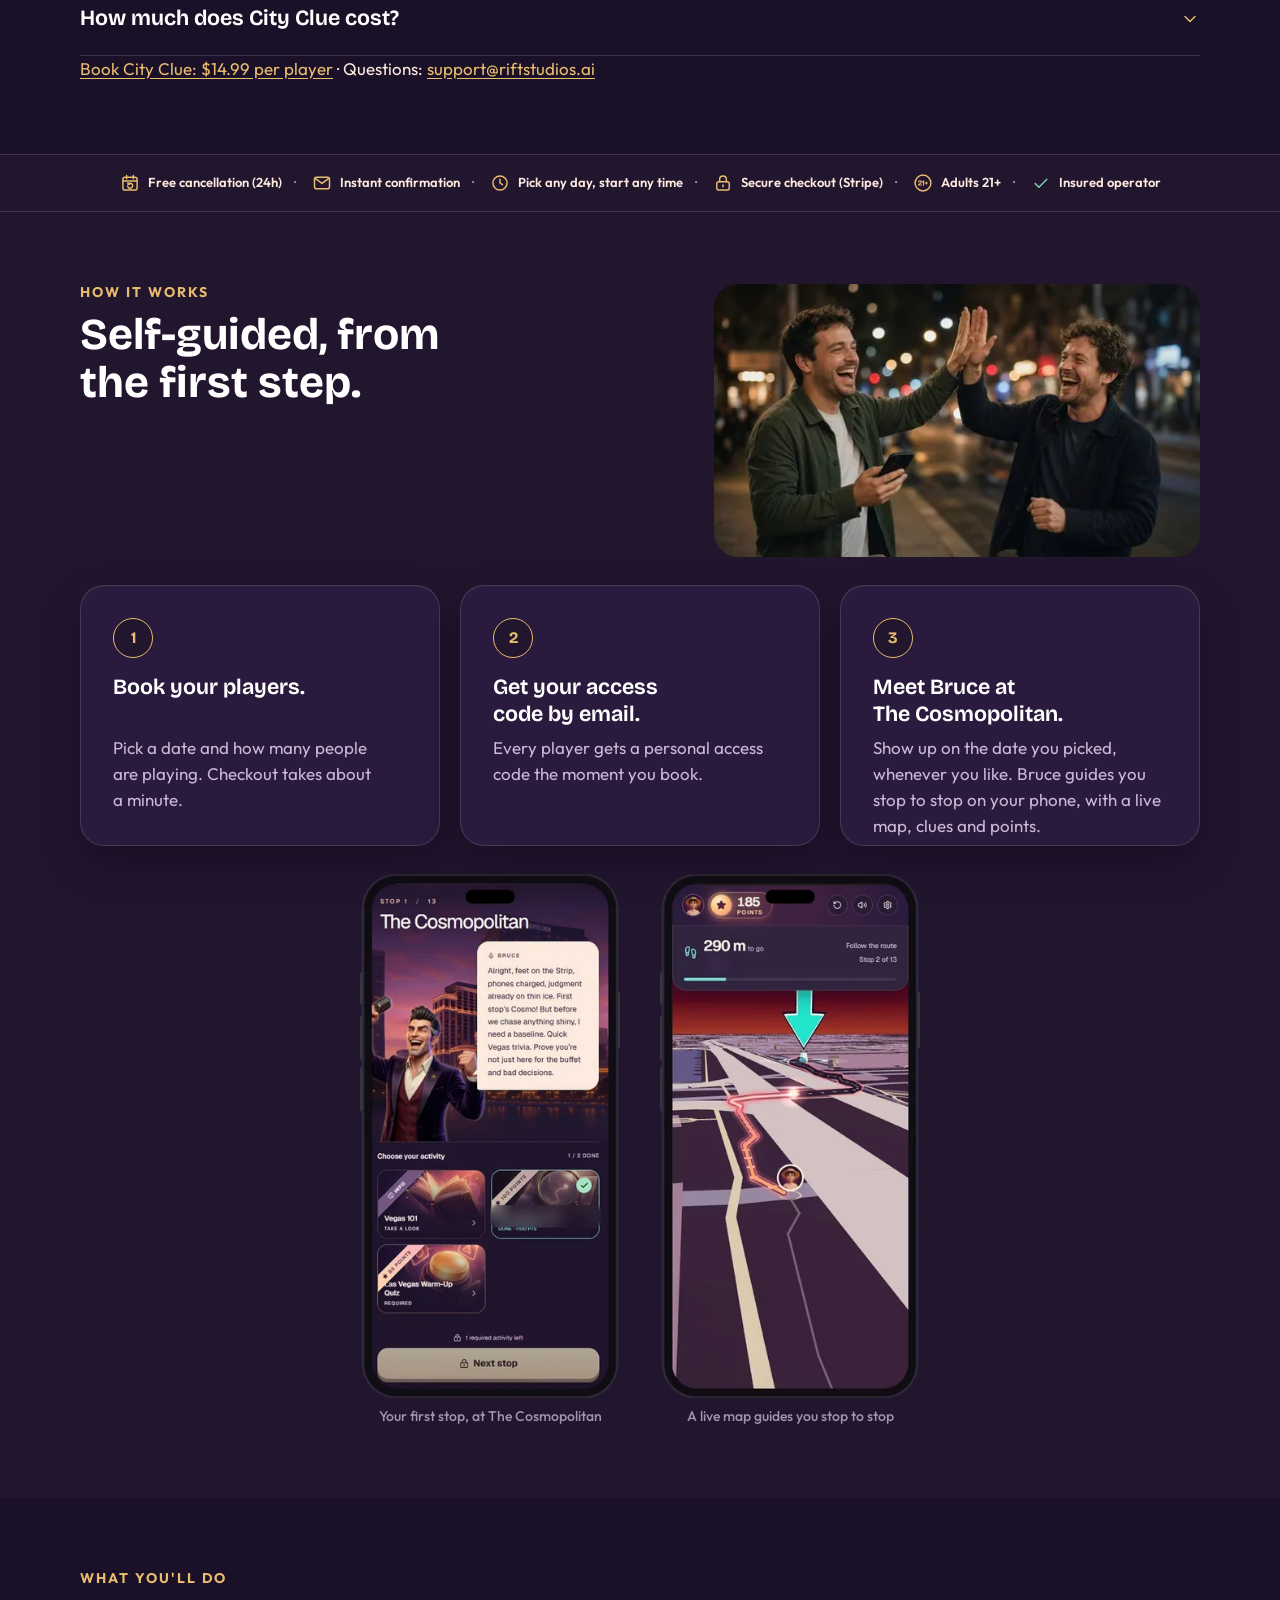
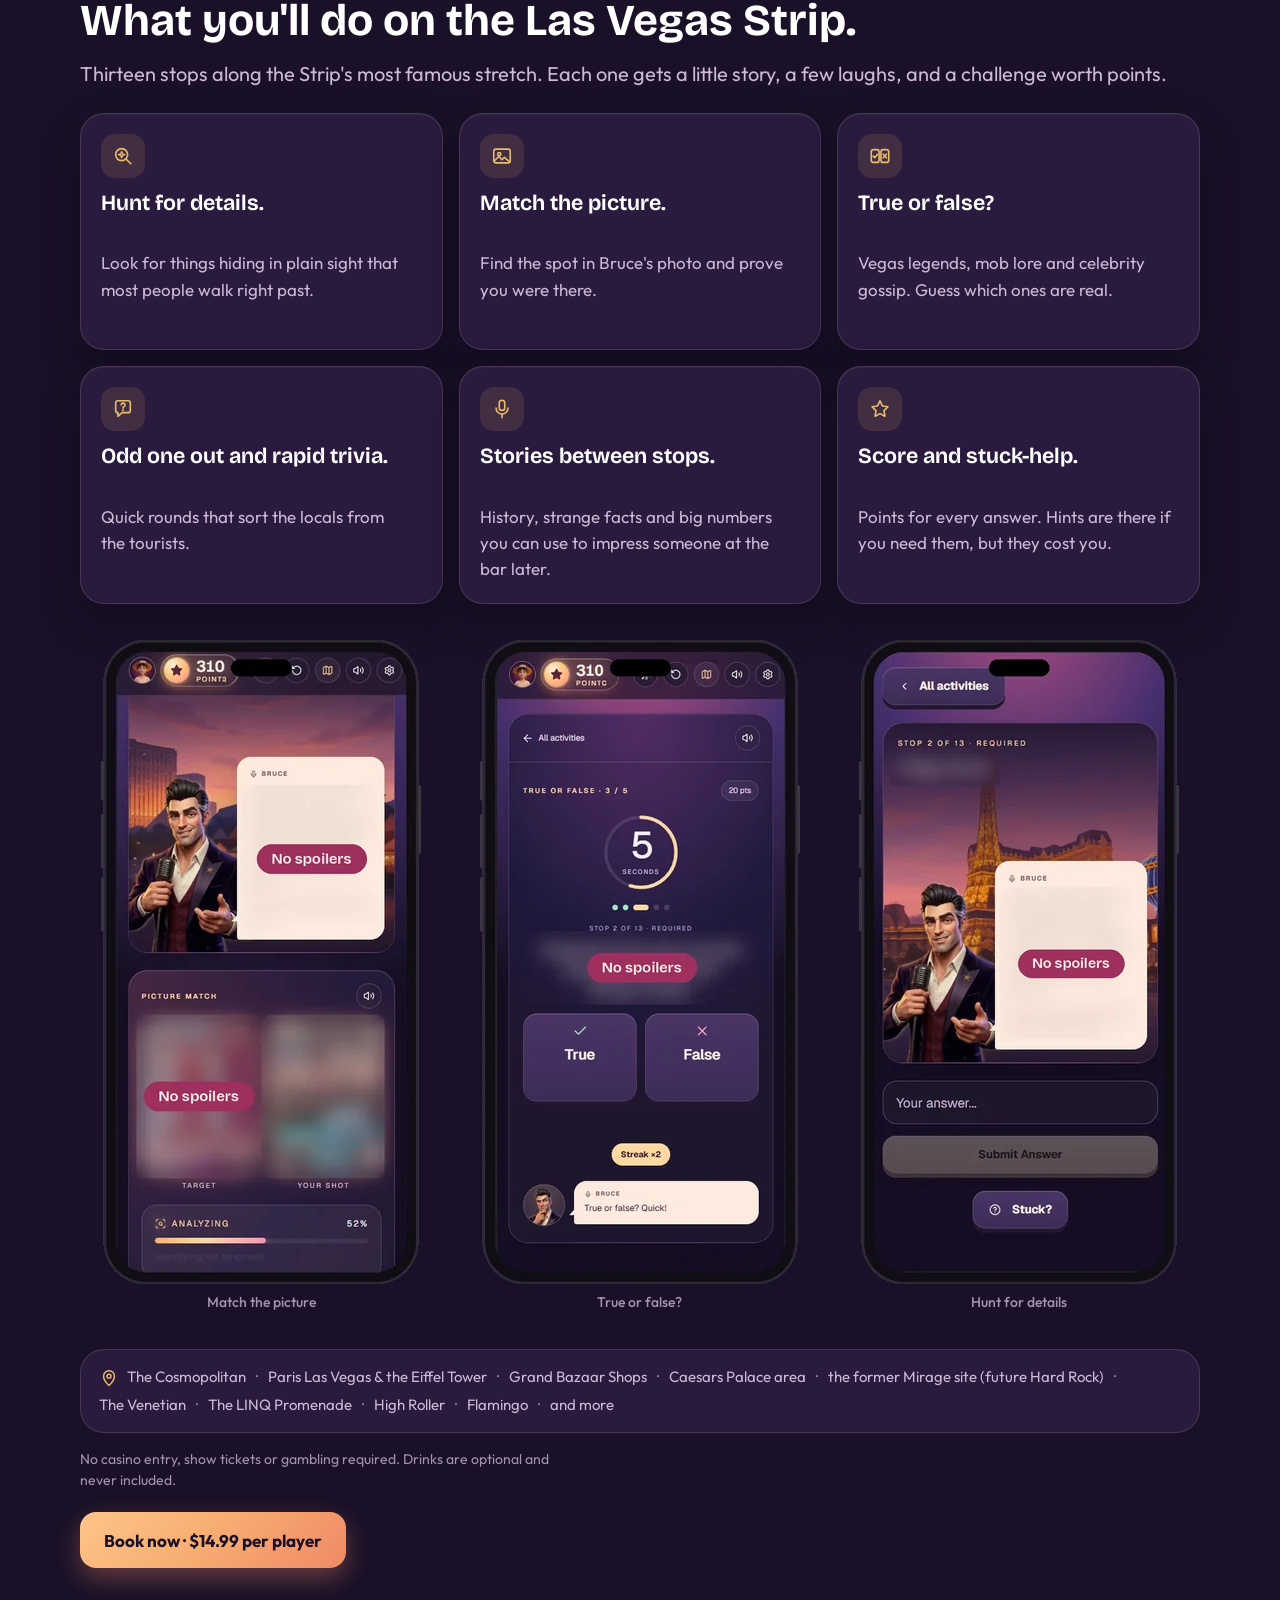
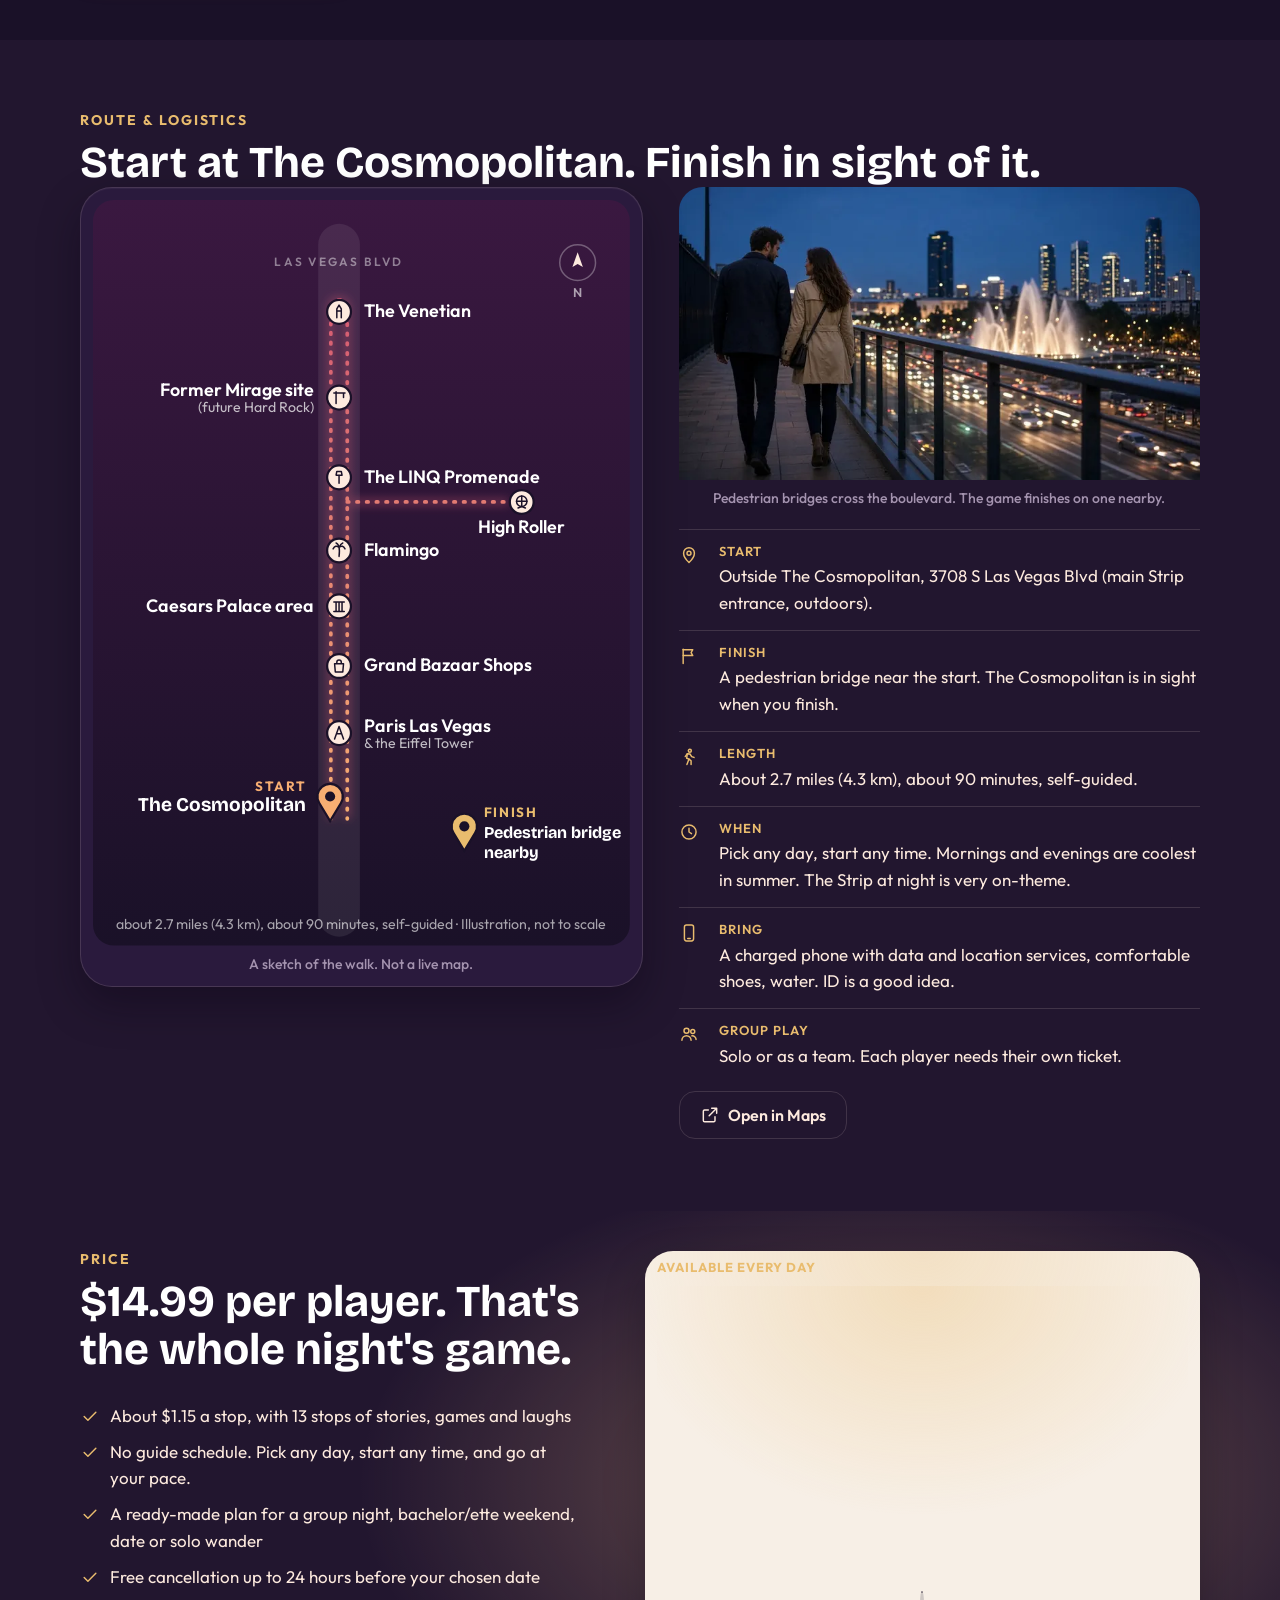
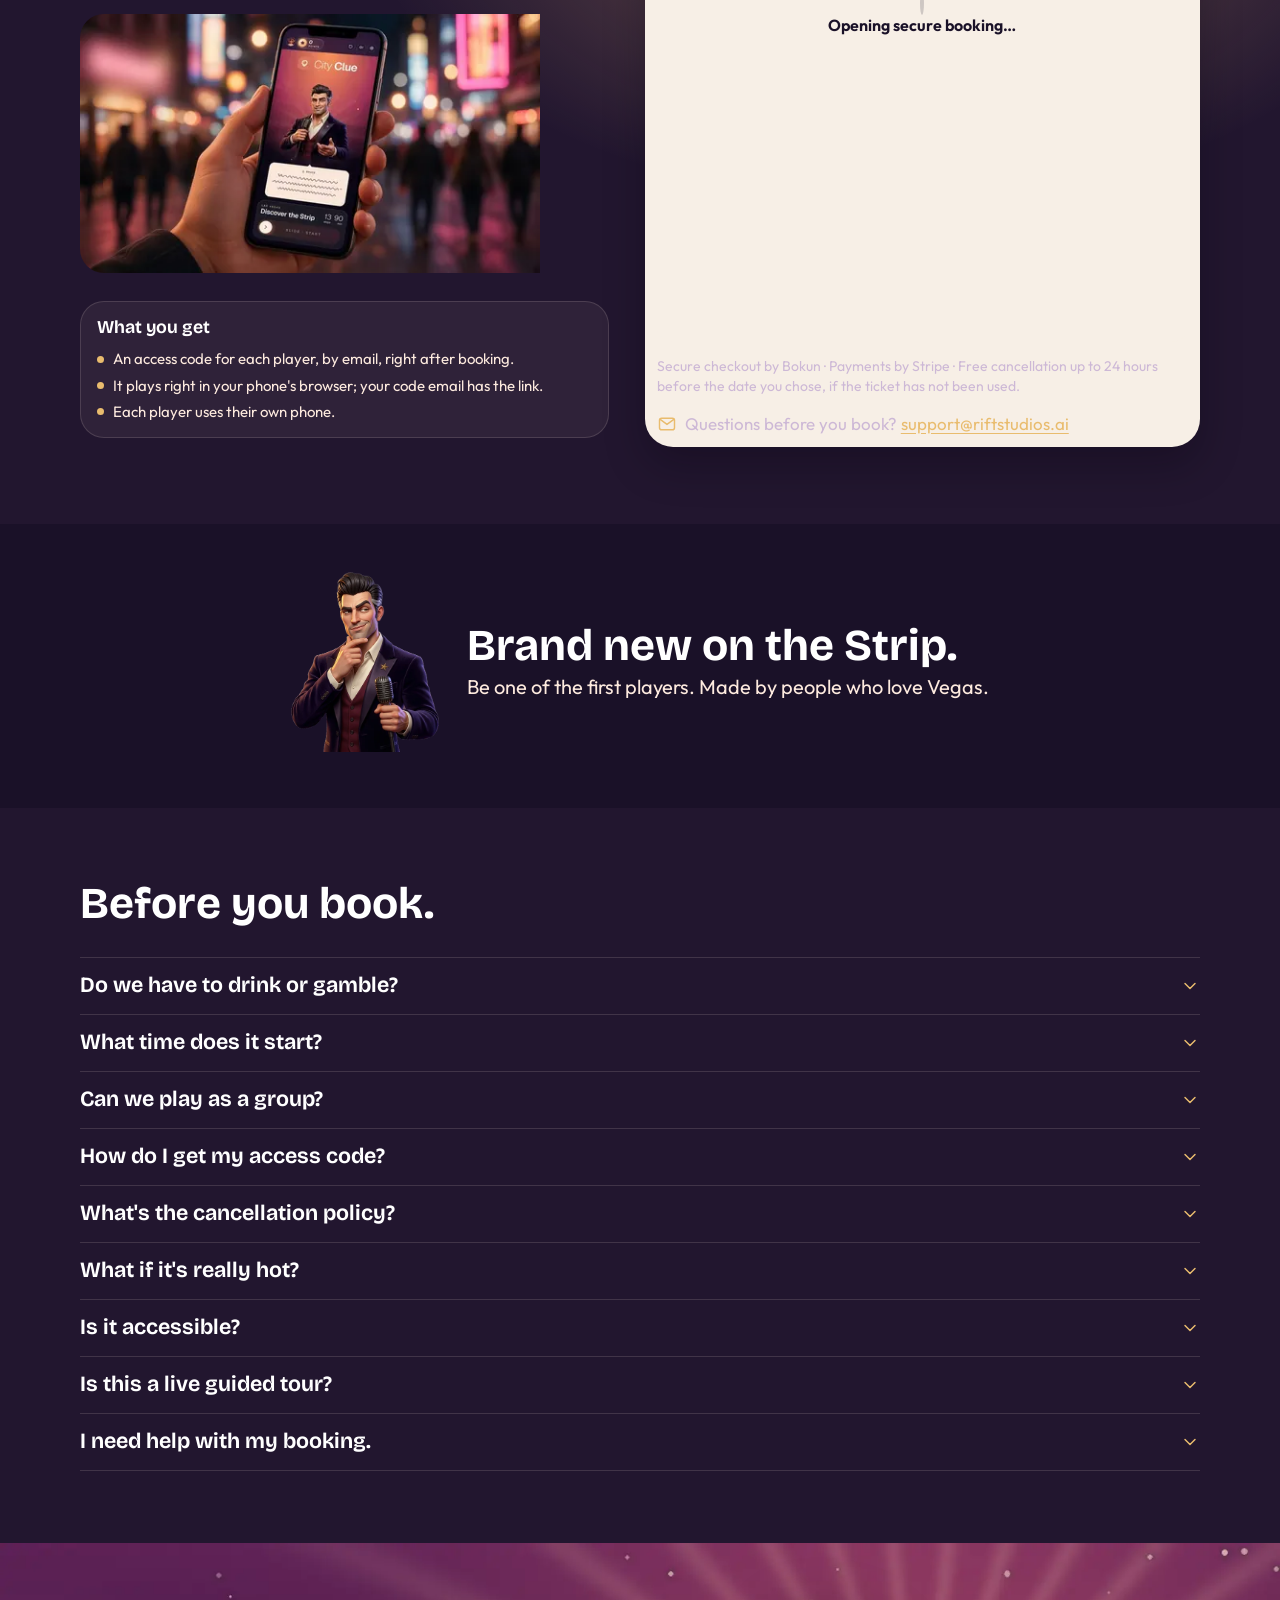
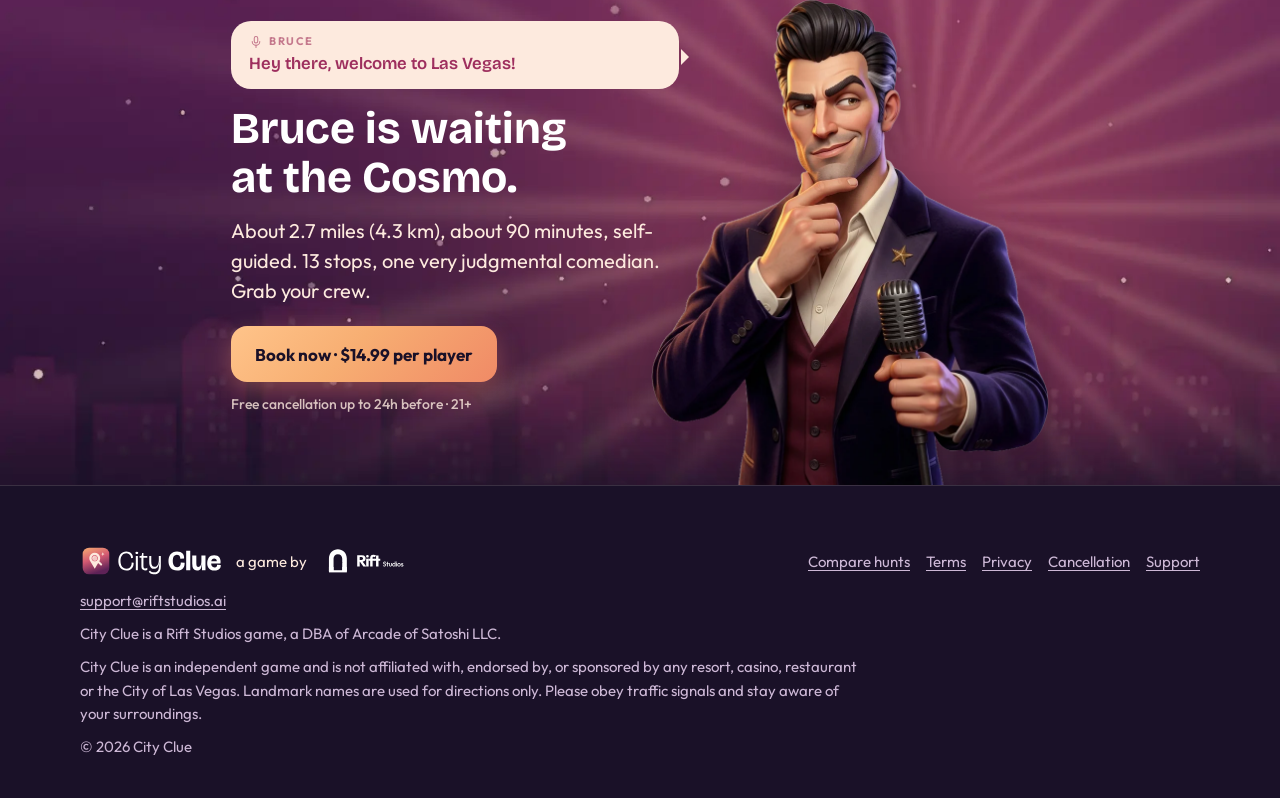
==== commit 8708e5dc: "Replace the social image with the v2 logo version. Point og:image and twitter:image at the same file" ====
--- a/index.html
+++ b/index.html
@@ -20,14 +20,14 @@
     <meta property="og:title" content="Vegas Strip Scavenger Hunt Game (21+) | City Clue">
     <meta property="og:description" content="Las Vegas Strip walking game for adults. 13 stops, clues &amp; trivia with host Bruce. About 2.7 miles (4.3 km), about 90 minutes, self-guided. Any time. $14.99, free cancellation.">
     <meta property="og:url" content="https://cityclue.site/">
-    <meta property="og:image" content="https://cityclue.site/img/og/og-1200x630.jpg">
+    <meta property="og:image" content="https://cityclue.site/img/og/og-1200x630.jpg?v=2">
     <meta property="og:image:width" content="1200">
     <meta property="og:image:height" content="630">
     <meta property="og:image:alt" content="City Clue: Discover the Strip, a self-guided Las Vegas Strip game for adults 21+, $14.99 per player">
     <meta name="twitter:card" content="summary_large_image">
     <meta name="twitter:title" content="Vegas Strip Scavenger Hunt Game (21+) | City Clue">
     <meta name="twitter:description" content="Las Vegas Strip walking game for adults. 13 stops, clues &amp; trivia with host Bruce. About 2.7 miles (4.3 km), about 90 minutes, self-guided. Any time. $14.99, free cancellation.">
-    <meta name="twitter:image" content="https://cityclue.site/img/og/og-1200x630.jpg">
+    <meta name="twitter:image" content="https://cityclue.site/img/og/og-1200x630.jpg?v=2">
     <meta name="twitter:image:alt" content="City Clue: Discover the Strip, a self-guided Las Vegas Strip game for adults 21+, $14.99 per player">
     <link rel="preload" href="/assets/fonts/bricolage-grotesque-latin.woff2" as="font" type="font/woff2" crossorigin>
     <link rel="stylesheet" href="/styles.css">
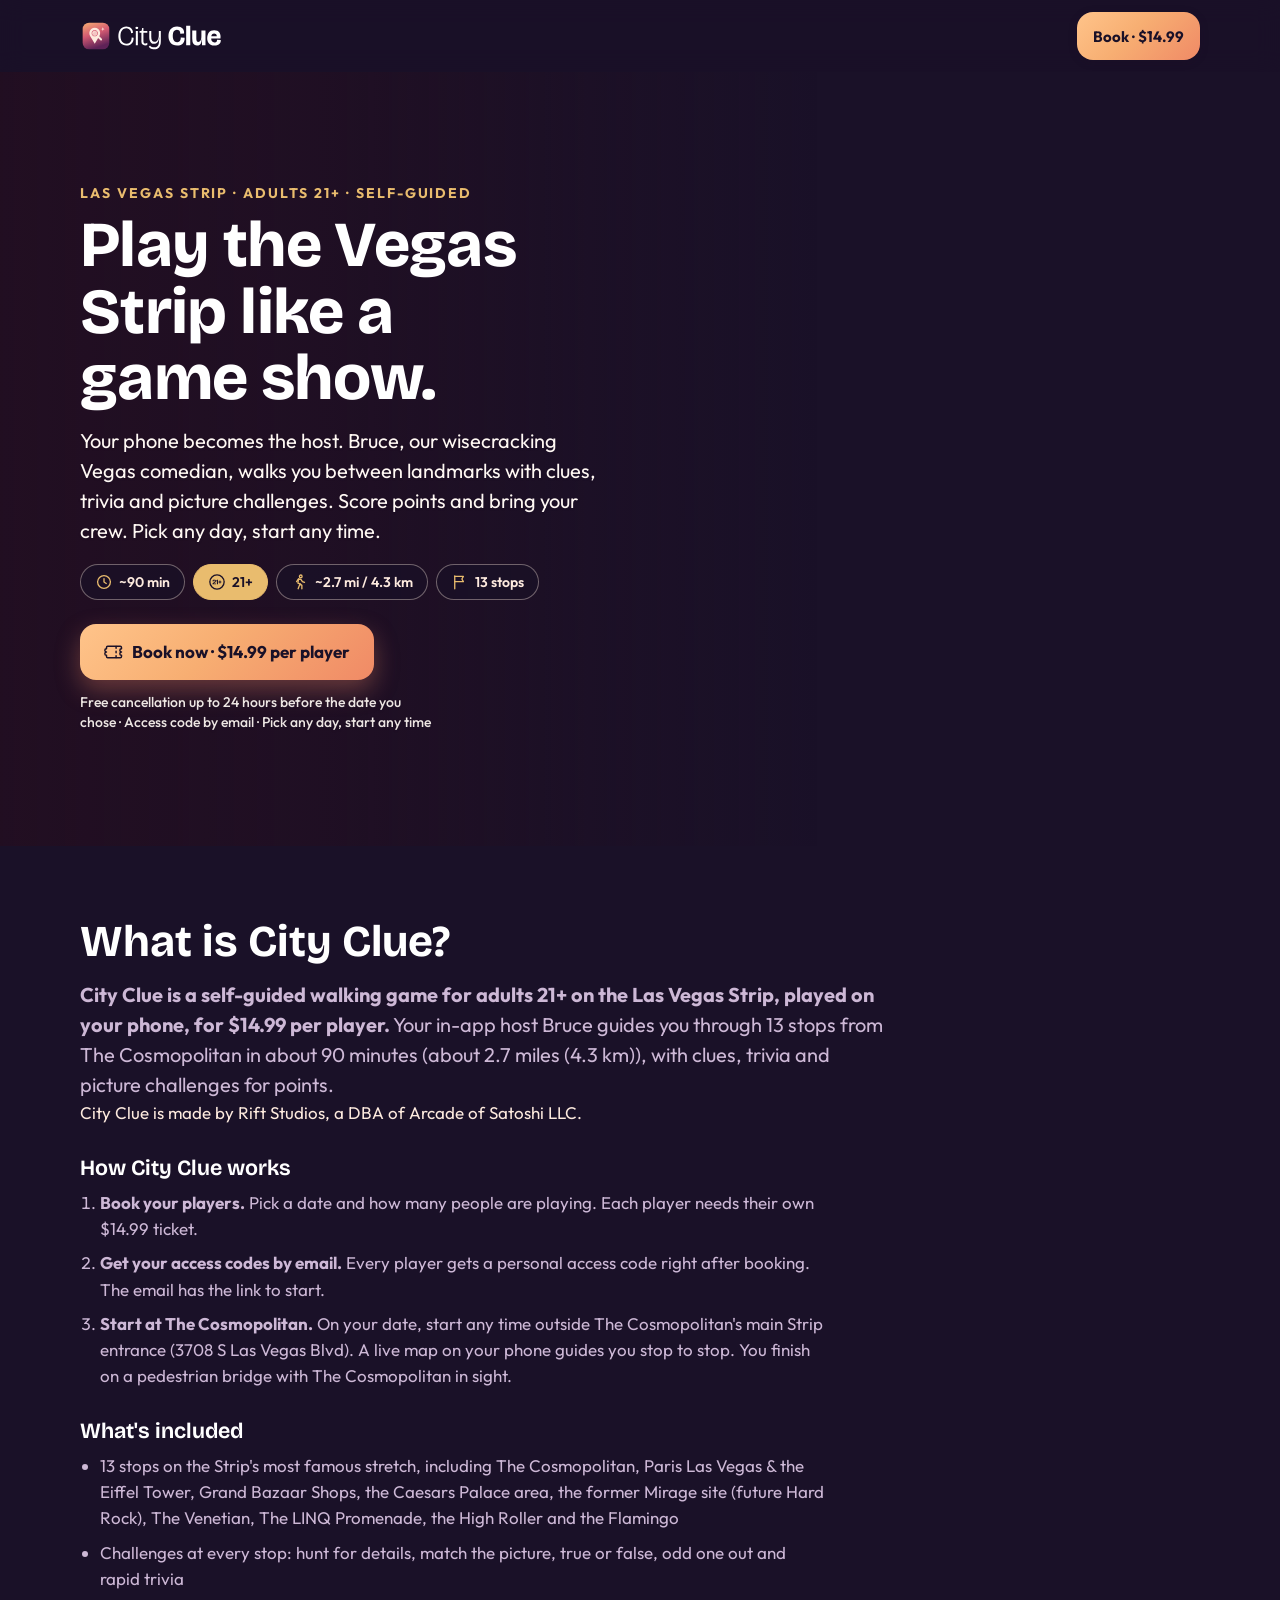
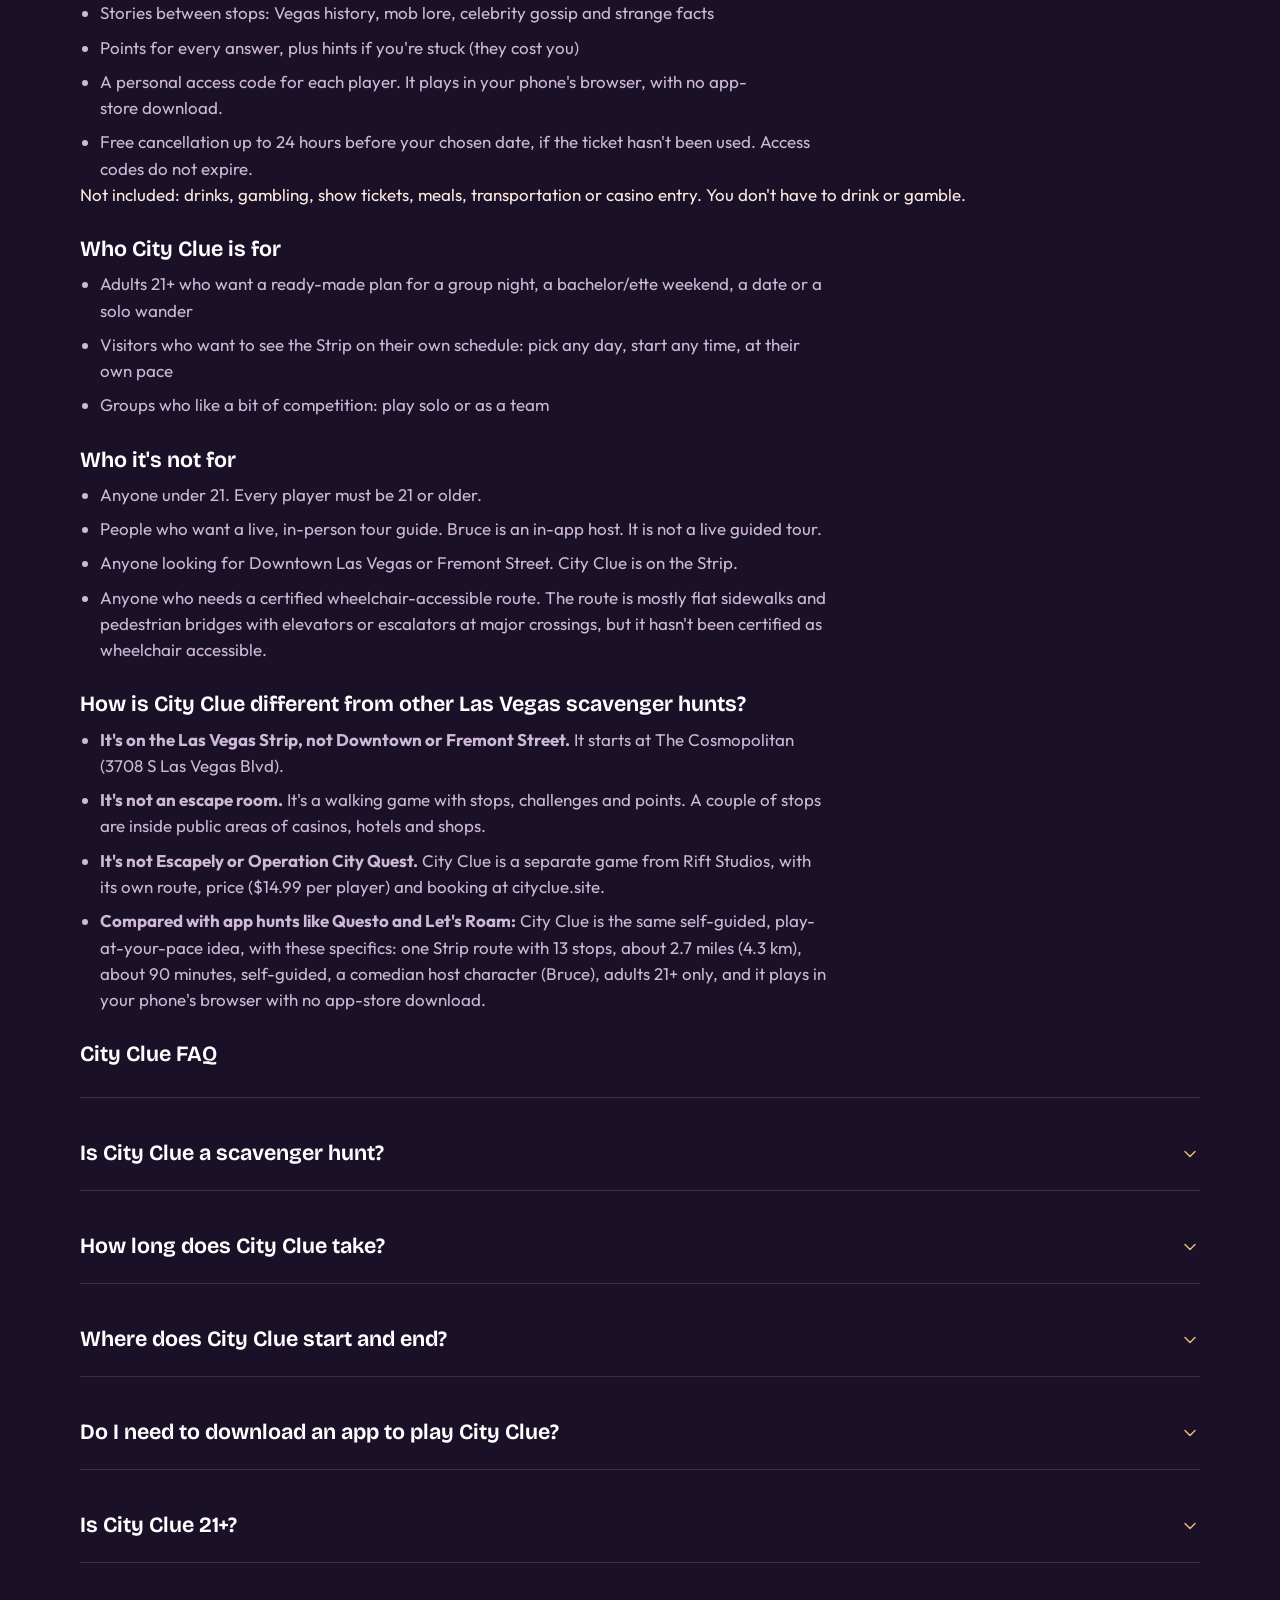
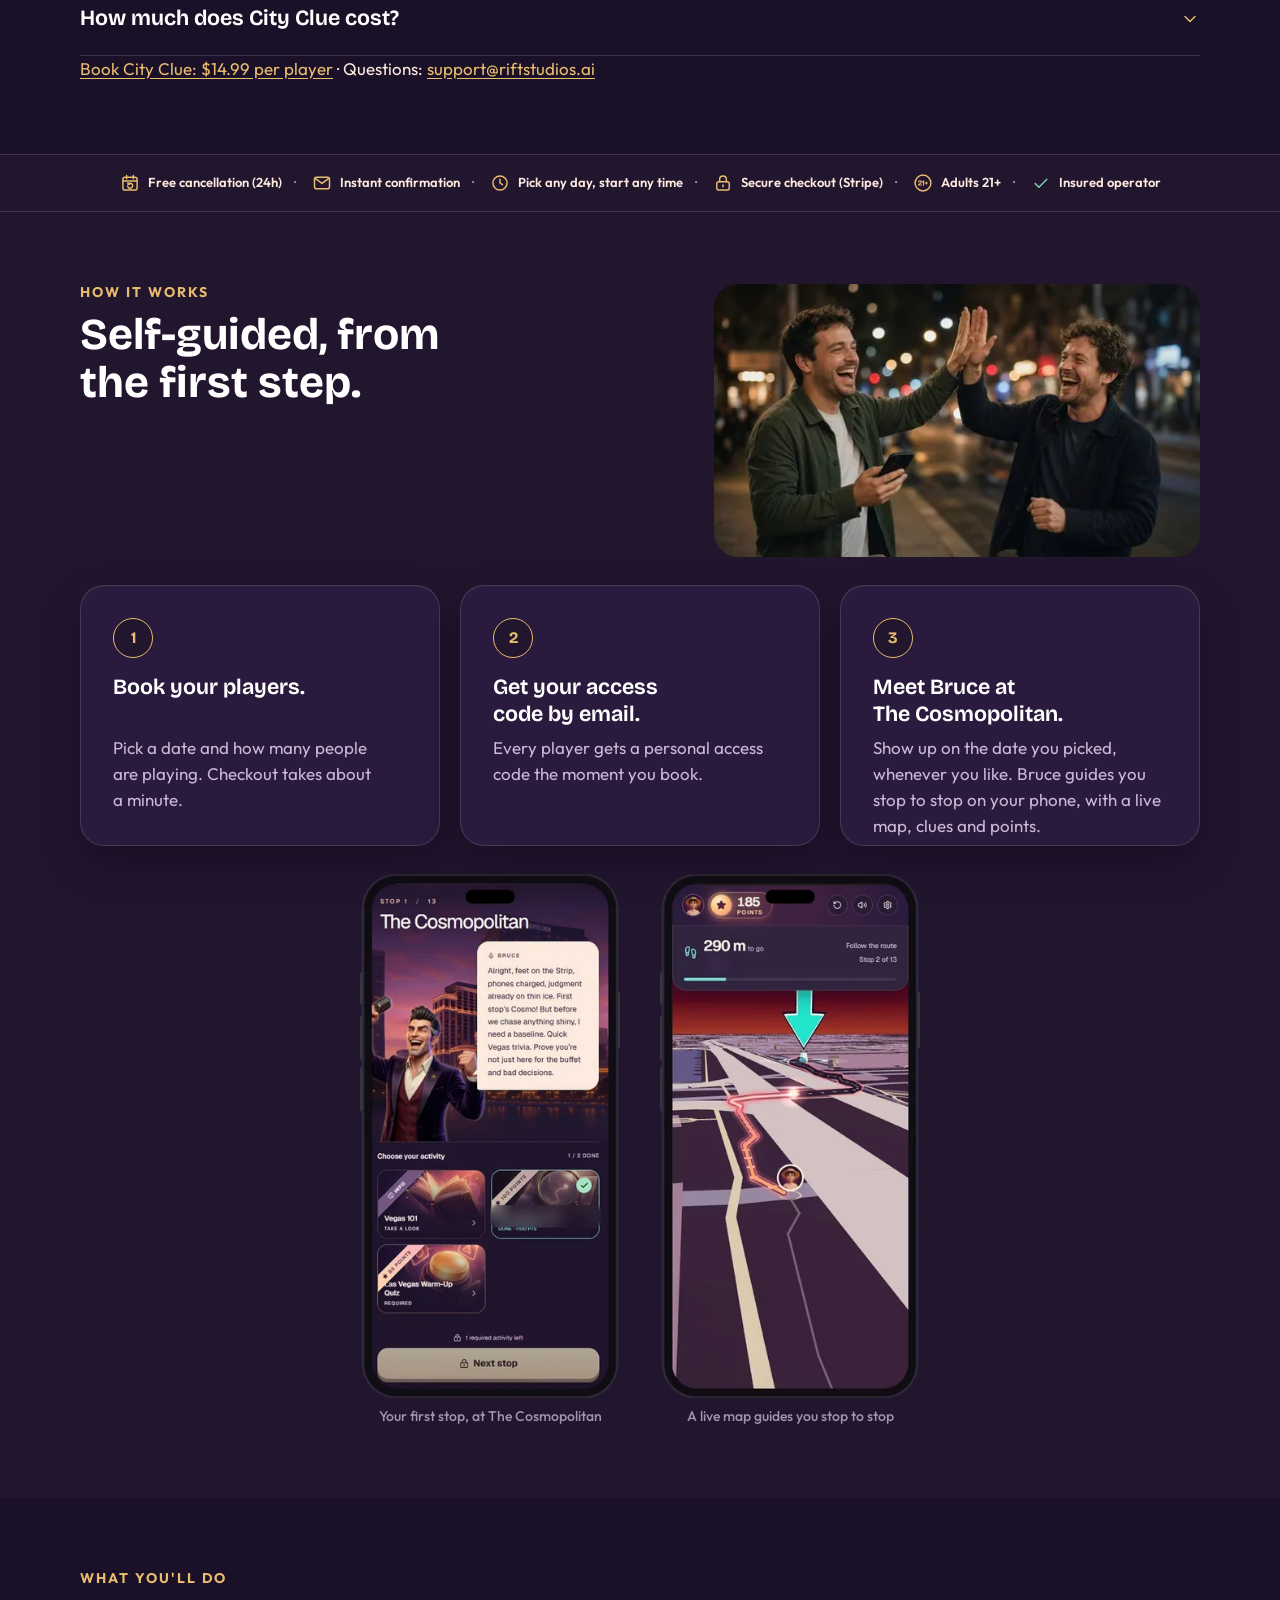
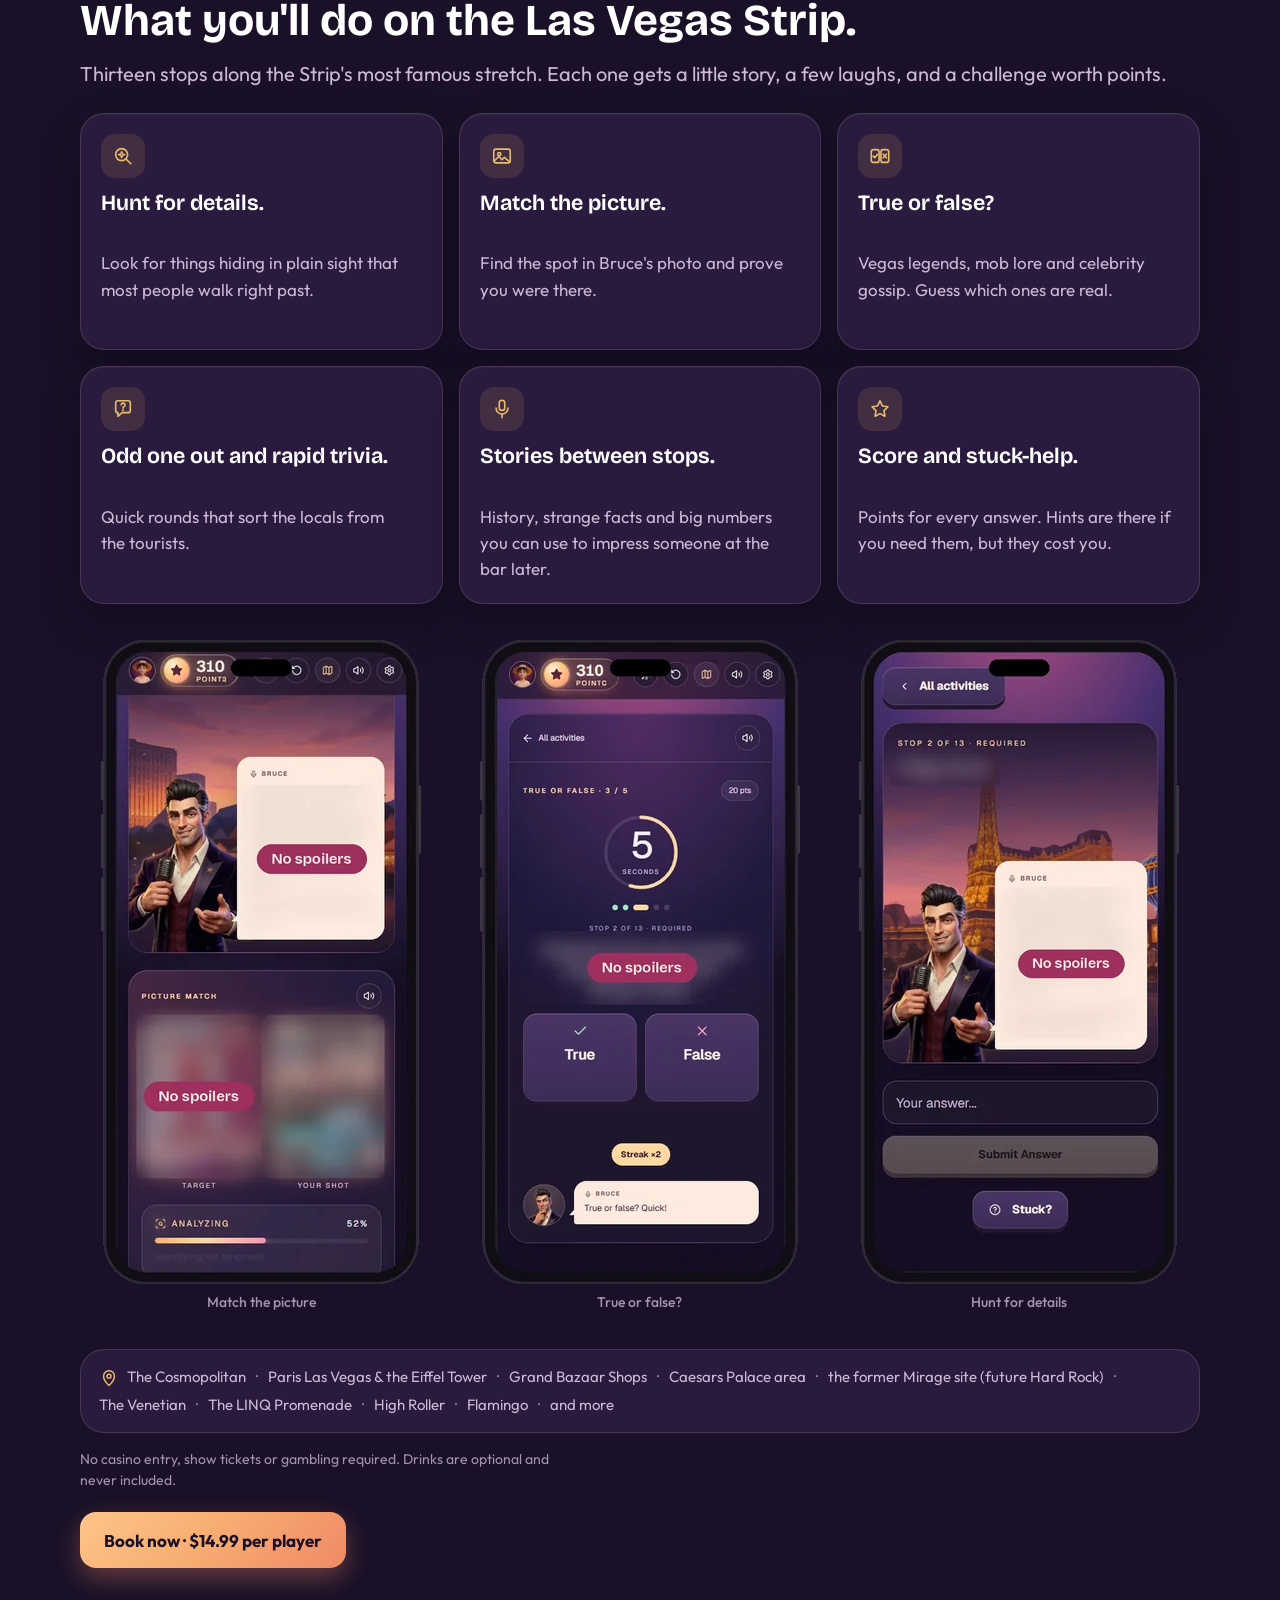
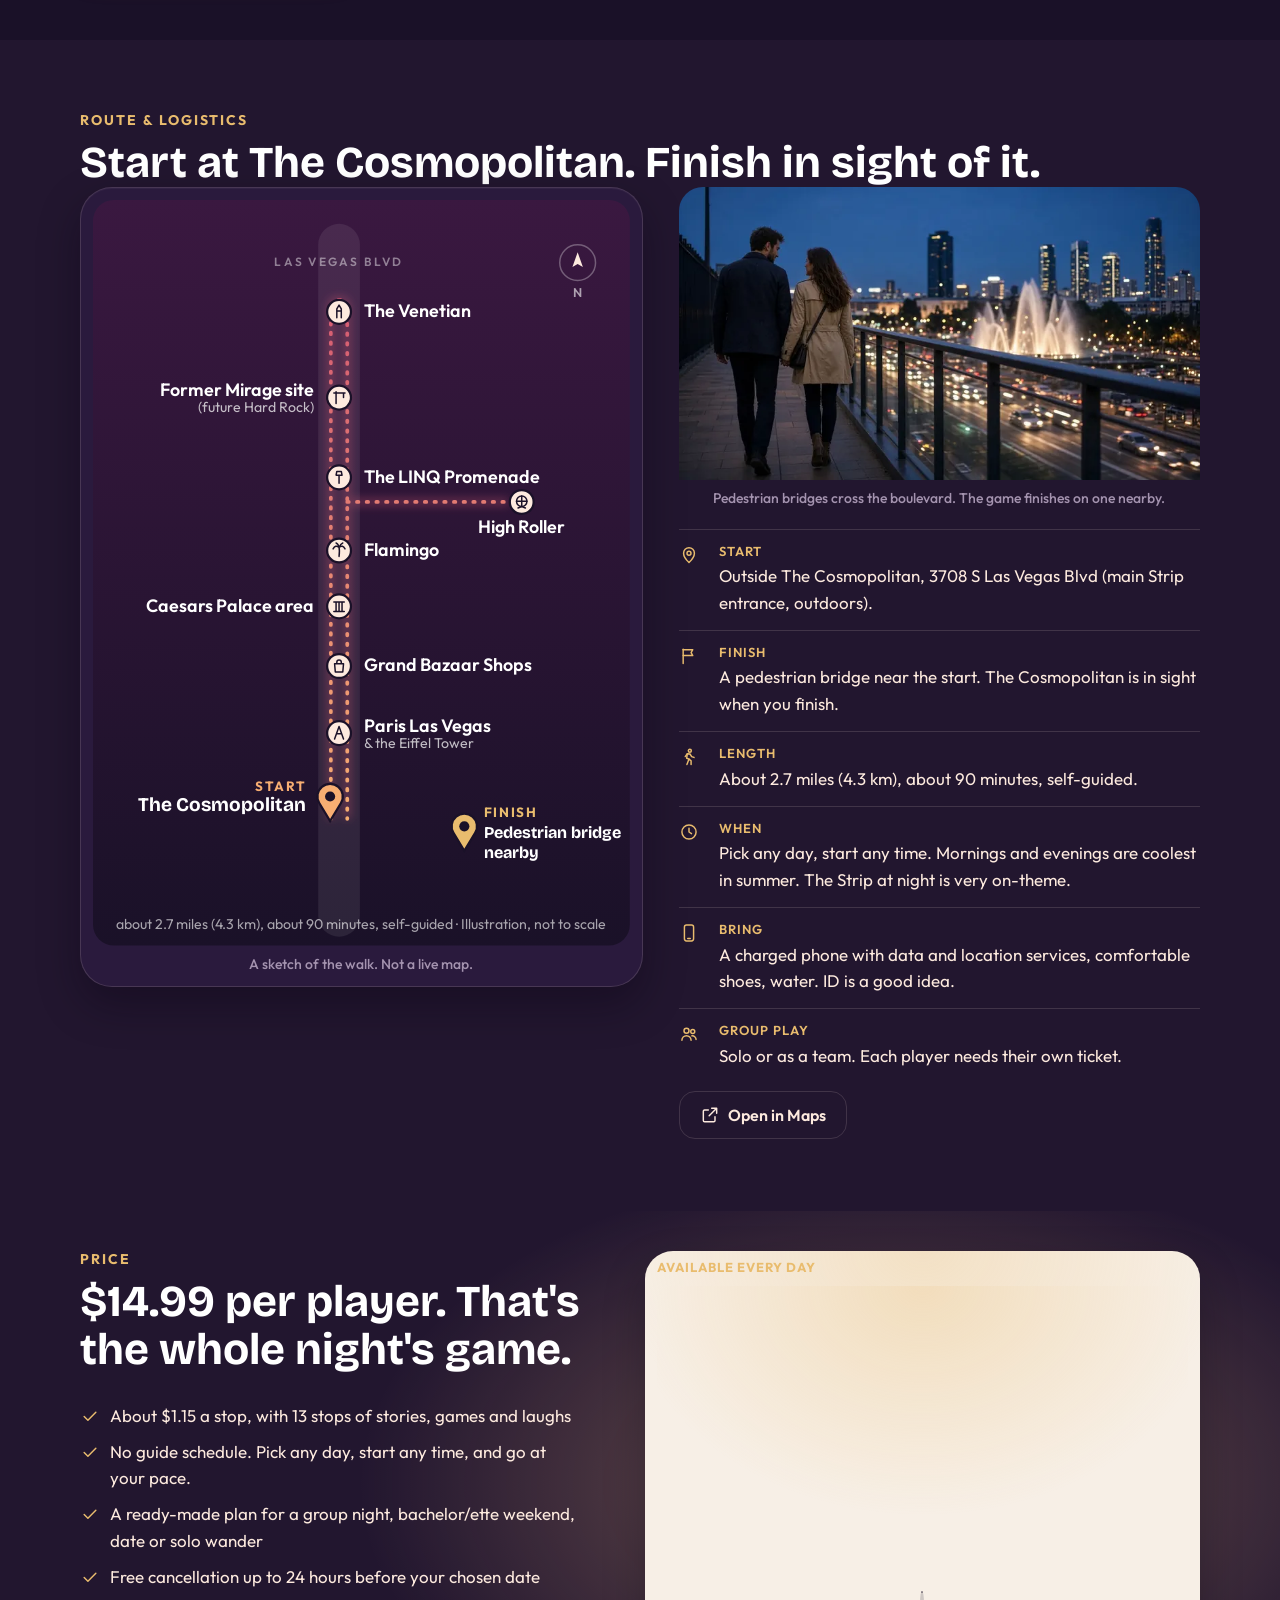
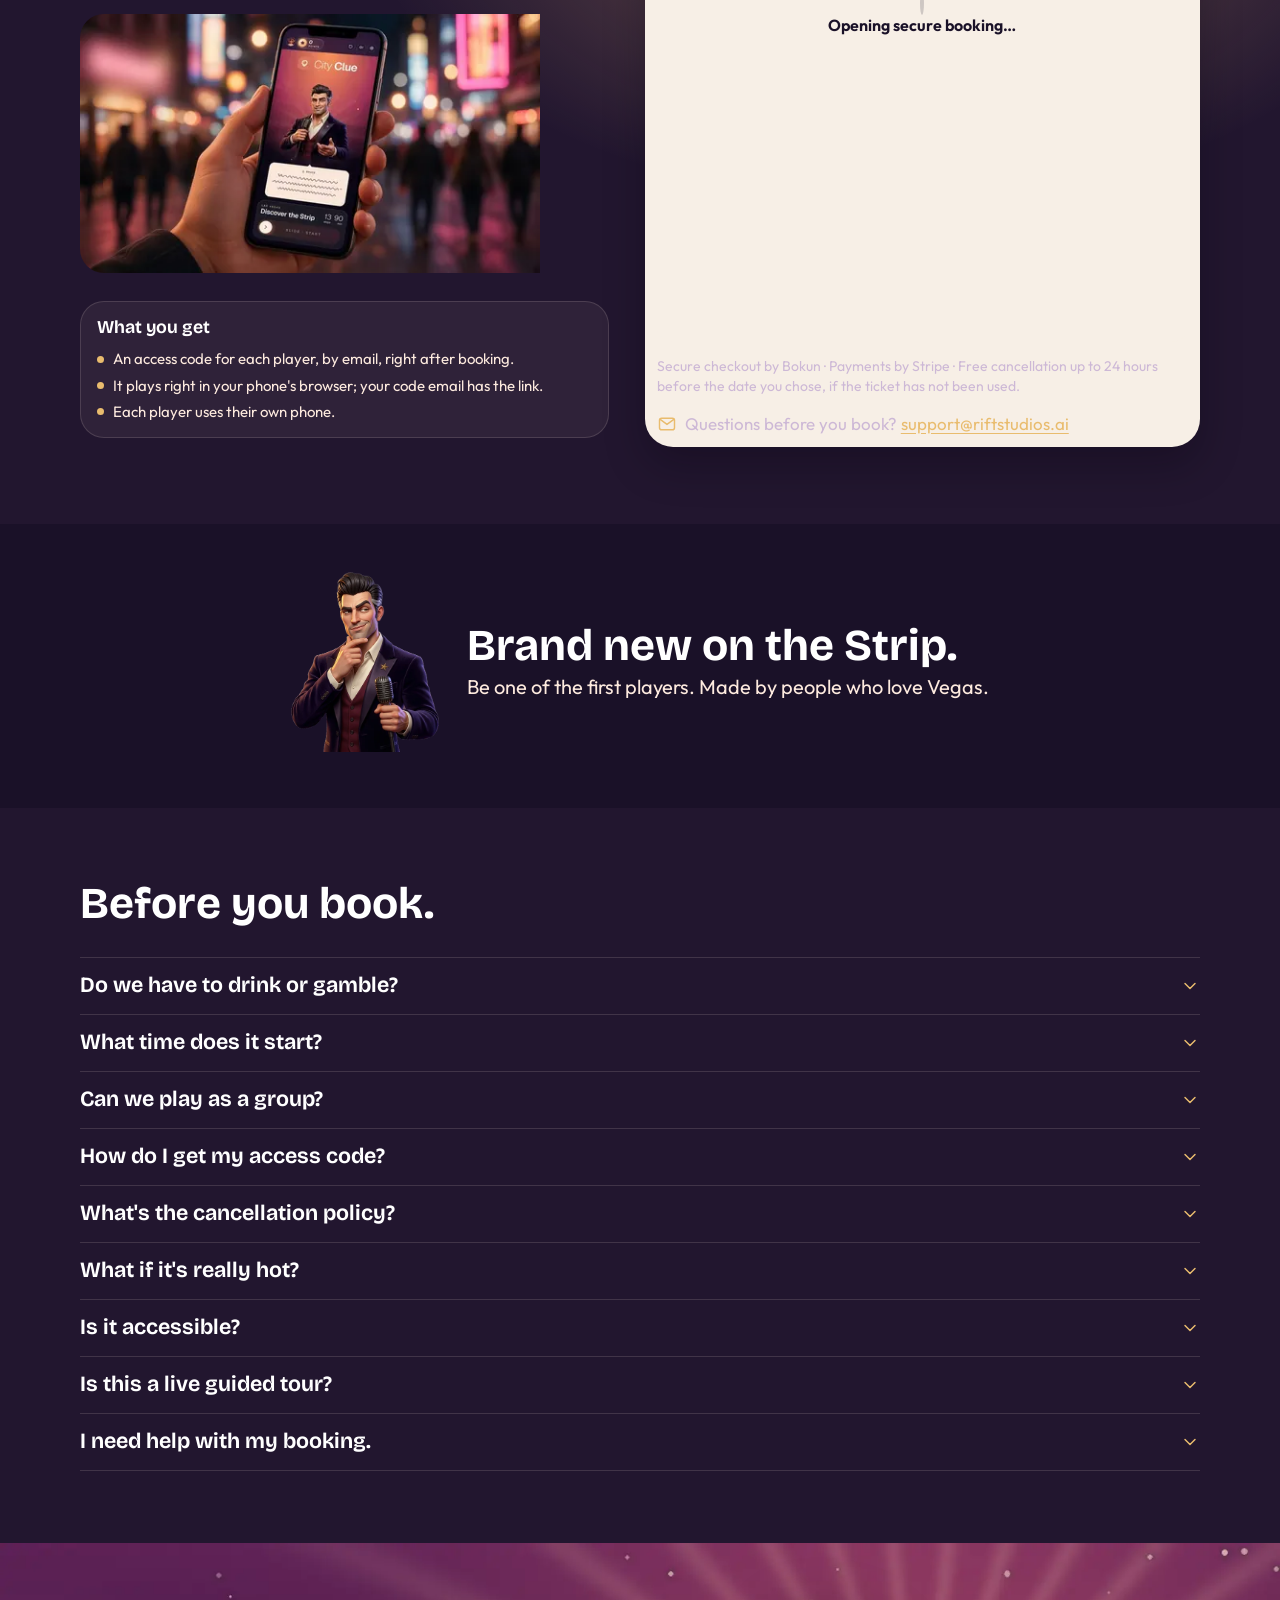
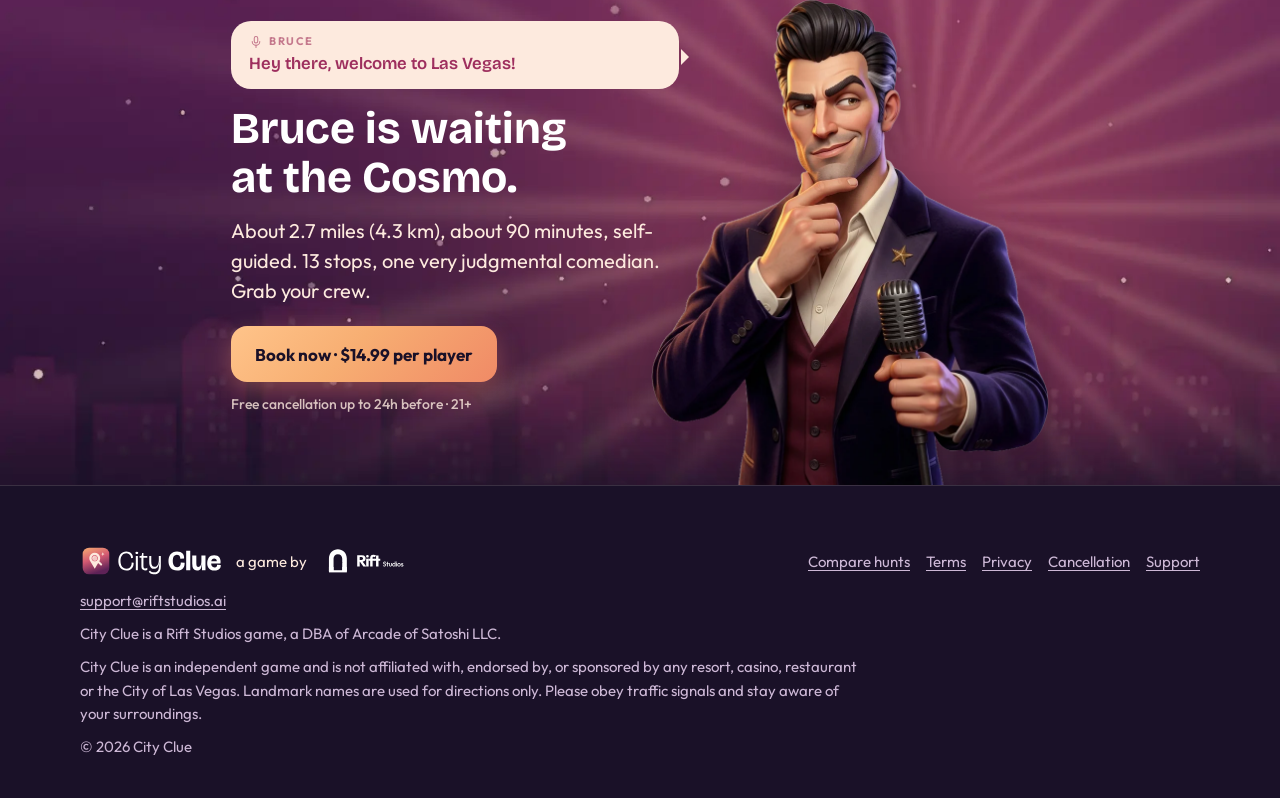
==== commit da25e7dc: "Bump the social image URL to v=3. Cloudflare cached the previous query string with the old picture. " ====
--- a/index.html
+++ b/index.html
@@ -20,14 +20,14 @@
     <meta property="og:title" content="Vegas Strip Scavenger Hunt Game (21+) | City Clue">
     <meta property="og:description" content="Las Vegas Strip walking game for adults. 13 stops, clues &amp; trivia with host Bruce. About 2.7 miles (4.3 km), about 90 minutes, self-guided. Any time. $14.99, free cancellation.">
     <meta property="og:url" content="https://cityclue.site/">
-    <meta property="og:image" content="https://cityclue.site/img/og/og-1200x630.jpg?v=2">
+    <meta property="og:image" content="https://cityclue.site/img/og/og-1200x630.jpg?v=3">
     <meta property="og:image:width" content="1200">
     <meta property="og:image:height" content="630">
     <meta property="og:image:alt" content="City Clue: Discover the Strip, a self-guided Las Vegas Strip game for adults 21+, $14.99 per player">
     <meta name="twitter:card" content="summary_large_image">
     <meta name="twitter:title" content="Vegas Strip Scavenger Hunt Game (21+) | City Clue">
     <meta name="twitter:description" content="Las Vegas Strip walking game for adults. 13 stops, clues &amp; trivia with host Bruce. About 2.7 miles (4.3 km), about 90 minutes, self-guided. Any time. $14.99, free cancellation.">
-    <meta name="twitter:image" content="https://cityclue.site/img/og/og-1200x630.jpg?v=2">
+    <meta name="twitter:image" content="https://cityclue.site/img/og/og-1200x630.jpg?v=3">
     <meta name="twitter:image:alt" content="City Clue: Discover the Strip, a self-guided Las Vegas Strip game for adults 21+, $14.99 per player">
     <link rel="preload" href="/assets/fonts/bricolage-grotesque-latin.woff2" as="font" type="font/woff2" crossorigin>
     <link rel="stylesheet" href="/styles.css">
